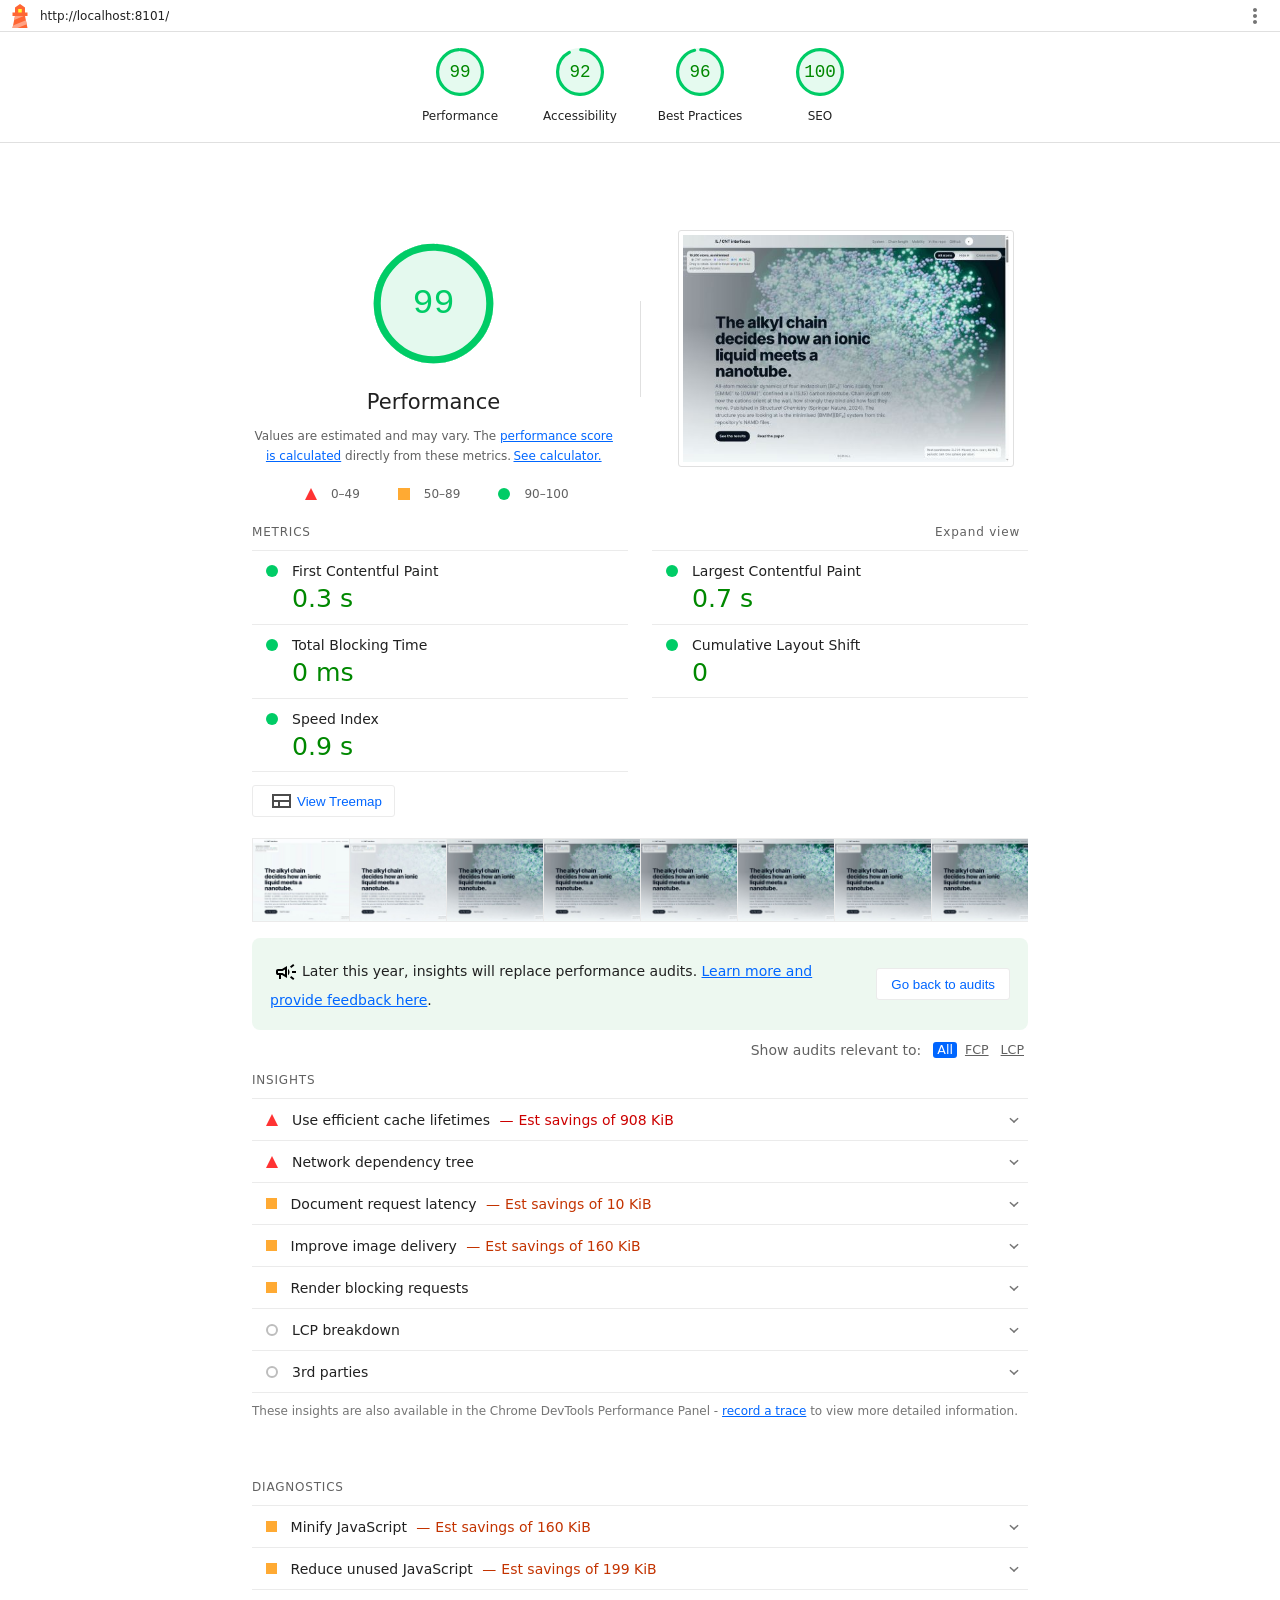
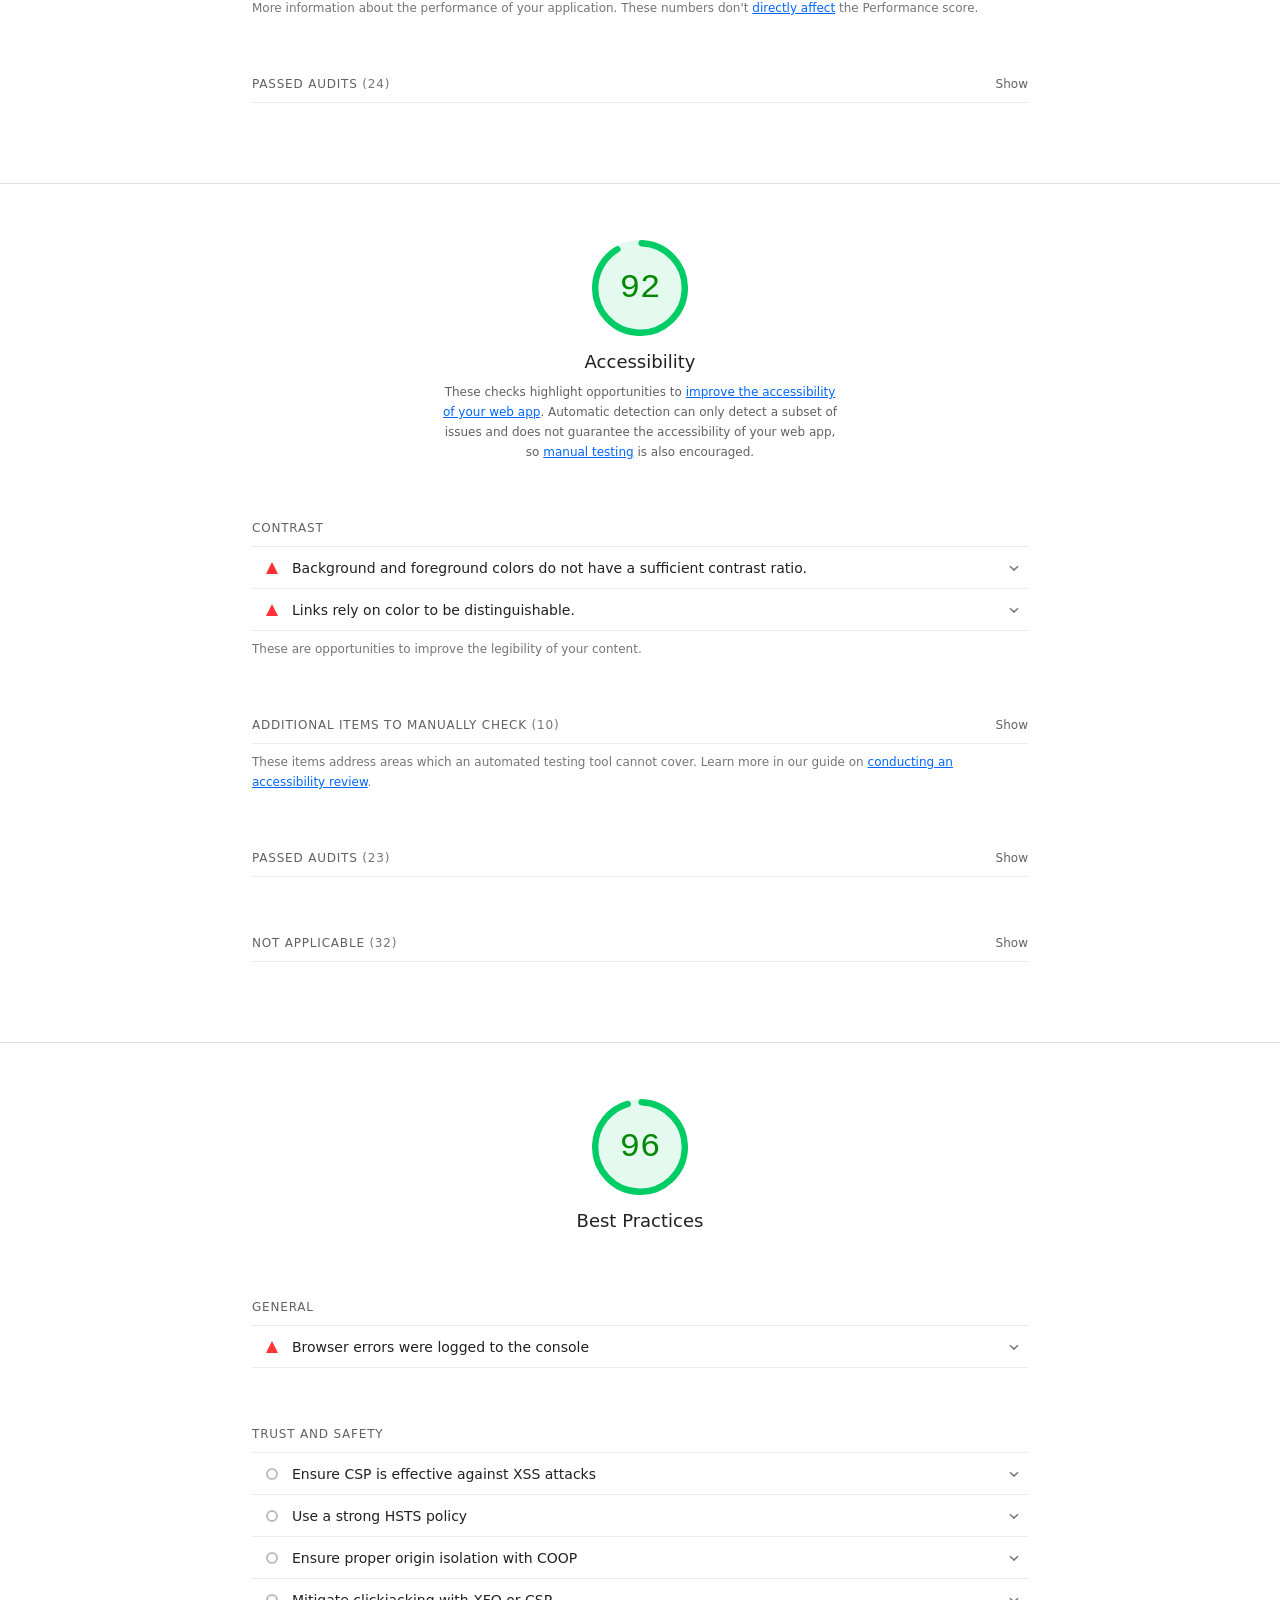
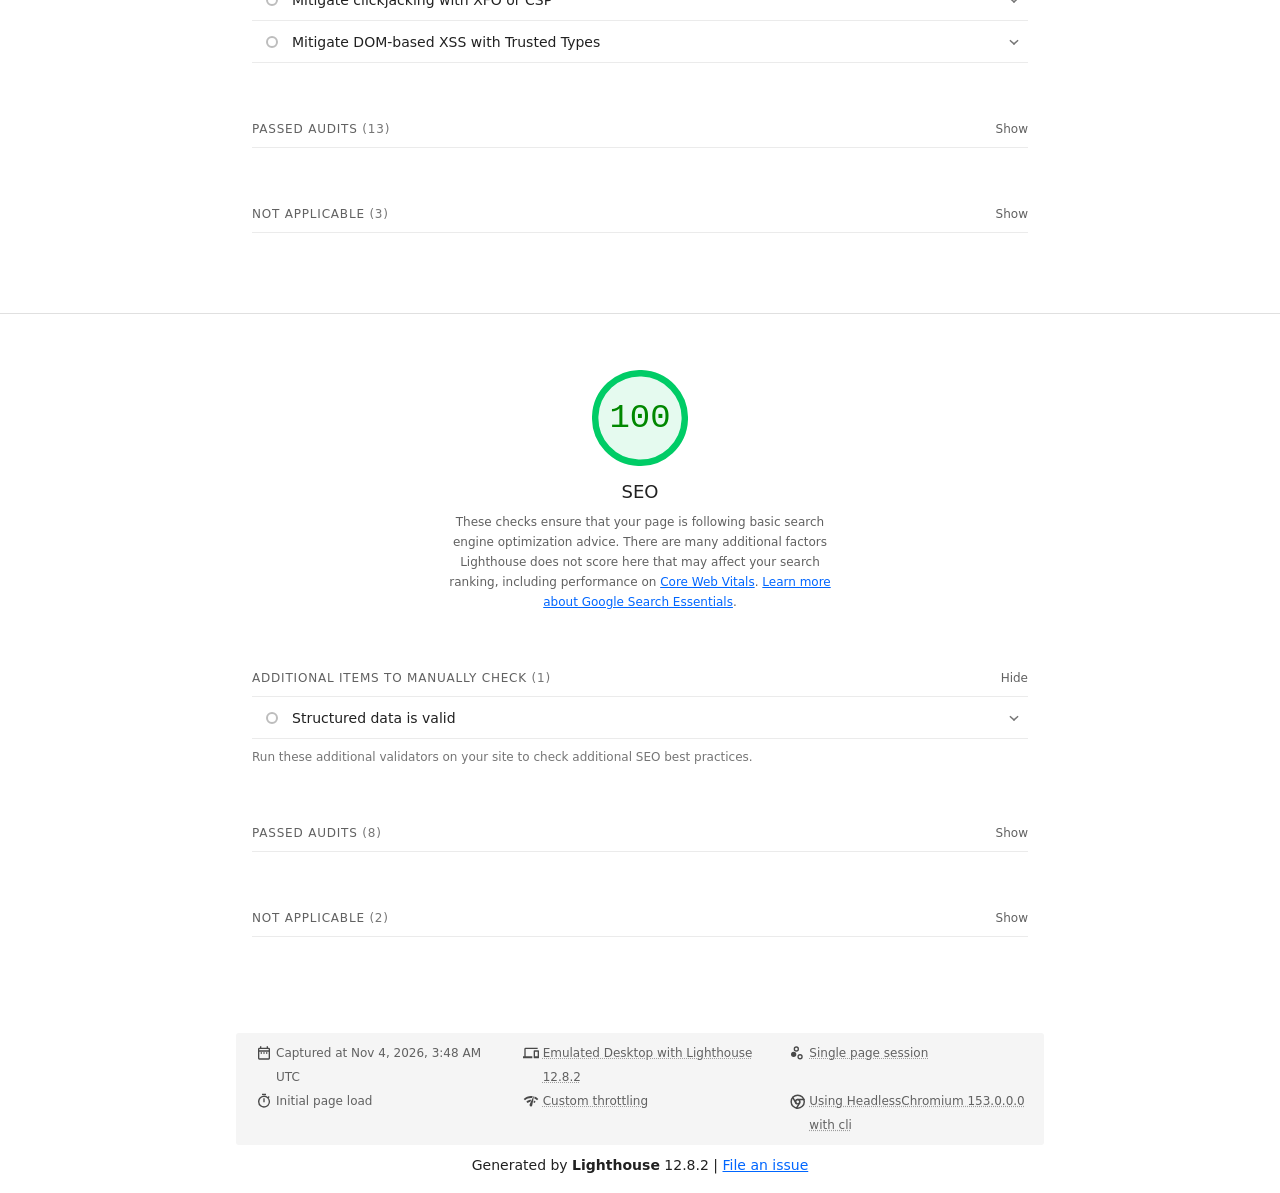
==== docs/qa/lighthouse.report.html @ 0d7b4948 "Rebuild the live page: scroll-driven 3D hero, post-processing, smooth scroll, animated README hero, " ====
<!--
@license
Copyright 2018 Google LLC
SPDX-License-Identifier: Apache-2.0
-->
<!doctype html>
<html lang="en">
<head>
  <meta charset="utf-8">
  <meta name="viewport" content="width=device-width, initial-scale=1, minimum-scale=1">
  <link rel="icon" href='data:image/svg+xml;utf8,<svg fill="none" xmlns="http://www.w3.org/2000/svg" viewBox="0 0 48 48"><path d="m14 7 10-7 10 7v10h5v7h-5l5 24H9l5-24H9v-7h5V7Z" fill="%23F63"/><path d="M31.561 24H14l-1.689 8.105L31.561 24ZM18.983 48H9l1.022-4.907L35.723 32.27l1.663 7.98L18.983 48Z" fill="%23FFA385"/><path fill="%23FF3" d="M20.5 10h7v7h-7z"/></svg>'>
  <title>Lighthouse Report</title>
  <style>body {margin: 0}</style>
</head>
<body>
  <noscript>Lighthouse report requires JavaScript. Please enable.</noscript>

  <div id="lh-log"></div>

  <script>window.__LIGHTHOUSE_JSON__ = {"lighthouseVersion":"12.8.2","requestedUrl":"http://localhost:8101/","mainDocumentUrl":"http://localhost:8101/","finalDisplayedUrl":"http://localhost:8101/","finalUrl":"http://localhost:8101/","fetchTime":"2026-11-04T03:48:01.990Z","gatherMode":"navigation","runWarnings":[],"userAgent":"Mozilla/5.0 (X11; Linux x86_64) AppleWebKit/537.36 (KHTML, like Gecko) HeadlessChrome/153.0.0.0 Safari/537.36","environment":{"networkUserAgent":"Mozilla/5.0 (Macintosh; Intel Mac OS X 10_15_7) AppleWebKit/537.36 (KHTML, like Gecko) Chrome/136.0.0.0 Safari/537.36","hostUserAgent":"Mozilla/5.0 (X11; Linux x86_64) AppleWebKit/537.36 (KHTML, like Gecko) HeadlessChrome/153.0.0.0 Safari/537.36","benchmarkIndex":2749.5,"credits":{"axe-core":"4.14.0"}},"audits":{"is-on-https":{"id":"is-on-https","title":"Uses HTTPS","description":"All sites should be protected with HTTPS, even ones that don't handle sensitive data. This includes avoiding [mixed content](https://developers.google.com/web/fundamentals/security/prevent-mixed-content/what-is-mixed-content), where some resources are loaded over HTTP despite the initial request being served over HTTPS. HTTPS prevents intruders from tampering with or passively listening in on the communications between your app and your users, and is a prerequisite for HTTP/2 and many new web platform APIs. [Learn more about HTTPS](https://developer.chrome.com/docs/lighthouse/pwa/is-on-https/).","score":1,"scoreDisplayMode":"binary","details":{"type":"table","headings":[{"key":"url","valueType":"url","label":"Insecure URL"},{"key":"resolution","valueType":"text","label":"Request Resolution"}],"items":[]}},"redirects-http":{"id":"redirects-http","title":"Redirects HTTP traffic to HTTPS","description":"Make sure that you redirect all HTTP traffic to HTTPS in order to enable secure web features for all your users. [Learn more](https://developer.chrome.com/docs/lighthouse/pwa/redirects-http/).","score":null,"scoreDisplayMode":"notApplicable"},"viewport":{"id":"viewport","title":"Has a `\u003cmeta name=\"viewport\">` tag with `width` or `initial-scale`","description":"A `\u003cmeta name=\"viewport\">` not only optimizes your app for mobile screen sizes, but also prevents [a 300 millisecond delay to user input](https://developer.chrome.com/blog/300ms-tap-delay-gone-away/). [Learn more about using the viewport meta tag](https://developer.chrome.com/docs/lighthouse/pwa/viewport/).","score":1,"scoreDisplayMode":"metricSavings","warnings":[],"metricSavings":{"INP":0},"details":{"type":"debugdata","viewportContent":"width=device-width, initial-scale=1"},"guidanceLevel":3},"first-contentful-paint":{"id":"first-contentful-paint","title":"First Contentful Paint","description":"First Contentful Paint marks the time at which the first text or image is painted. [Learn more about the First Contentful Paint metric](https://developer.chrome.com/docs/lighthouse/performance/first-contentful-paint/).","score":1,"scoreDisplayMode":"numeric","numericValue":322.50075000000004,"numericUnit":"millisecond","displayValue":"0.3 s","scoringOptions":{"p10":934,"median":1600}},"largest-contentful-paint":{"id":"largest-contentful-paint","title":"Largest Contentful Paint","description":"Largest Contentful Paint marks the time at which the largest text or image is painted. [Learn more about the Largest Contentful Paint metric](https://developer.chrome.com/docs/lighthouse/performance/lighthouse-largest-contentful-paint/)","score":0.98,"scoreDisplayMode":"numeric","numericValue":742.0006000000001,"numericUnit":"millisecond","displayValue":"0.7 s","scoringOptions":{"p10":1200,"median":2400}},"first-meaningful-paint":{"id":"first-meaningful-paint","title":"First Meaningful Paint","description":"First Meaningful Paint measures when the primary content of a page is visible. [Learn more about the First Meaningful Paint metric](https://developer.chrome.com/docs/lighthouse/performance/first-meaningful-paint/).","score":null,"scoreDisplayMode":"notApplicable"},"speed-index":{"id":"speed-index","title":"Speed Index","description":"Speed Index shows how quickly the contents of a page are visibly populated. [Learn more about the Speed Index metric](https://developer.chrome.com/docs/lighthouse/performance/speed-index/).","score":0.98,"scoreDisplayMode":"numeric","numericValue":906.3702199044739,"numericUnit":"millisecond","displayValue":"0.9 s","scoringOptions":{"p10":1311,"median":2300}},"screenshot-thumbnails":{"id":"screenshot-thumbnails","title":"Screenshot Thumbnails","description":"This is what the load of your site looked like.","score":1,"scoreDisplayMode":"informative","details":{"type":"filmstrip","scale":3000,"items":[{"timing":375,"timestamp":3261159986,"data":"[data-uri]"},{"timing":750,"timestamp":3261534986,"data":"[data-uri]"},{"timing":1125,"timestamp":3261909986,"data":"[data-uri]"},{"timing":1500,"timestamp":3262284986,"data":"[data-uri]"},{"timing":1875,"timestamp":3262659986,"data":"[data-uri]"},{"timing":2250,"timestamp":3263034986,"data":"[data-uri]"},{"timing":2625,"timestamp":3263409986,"data":"[data-uri]"},{"timing":3000,"timestamp":3263784986,"data":"[data-uri]"}]}},"final-screenshot":{"id":"final-screenshot","title":"Final Screenshot","description":"The last screenshot captured of the pageload.","score":1,"scoreDisplayMode":"informative","details":{"type":"screenshot","timing":1127,"timestamp":3261912342,"data":"[data-uri]"}},"total-blocking-time":{"id":"total-blocking-time","title":"Total Blocking Time","description":"Sum of all time periods between FCP and Time to Interactive, when task length exceeded 50ms, expressed in milliseconds. [Learn more about the Total Blocking Time metric](https://developer.chrome.com/docs/lighthouse/performance/lighthouse-total-blocking-time/).","score":1,"scoreDisplayMode":"numeric","numericValue":0,"numericUnit":"millisecond","displayValue":"0 ms","scoringOptions":{"p10":150,"median":350}},"max-potential-fid":{"id":"max-potential-fid","title":"Max Potential First Input Delay","description":"The maximum potential First Input Delay that your users could experience is the duration of the longest task. [Learn more about the Maximum Potential First Input Delay metric](https://developer.chrome.com/docs/lighthouse/performance/lighthouse-max-potential-fid/).","score":1,"scoreDisplayMode":"numeric","numericValue":30.5,"numericUnit":"millisecond","displayValue":"30 ms"},"cumulative-layout-shift":{"id":"cumulative-layout-shift","title":"Cumulative Layout Shift","description":"Cumulative Layout Shift measures the movement of visible elements within the viewport. [Learn more about the Cumulative Layout Shift metric](https://web.dev/articles/cls).","score":1,"scoreDisplayMode":"numeric","numericValue":0,"numericUnit":"unitless","displayValue":"0","scoringOptions":{"p10":0.1,"median":0.25},"details":{"type":"debugdata","items":[{"cumulativeLayoutShiftMainFrame":0,"newEngineResult":{"cumulativeLayoutShift":0,"cumulativeLayoutShiftMainFrame":0},"newEngineResultDiffered":false}]}},"errors-in-console":{"id":"errors-in-console","title":"Browser errors were logged to the console","description":"Errors logged to the console indicate unresolved problems. They can come from network request failures and other browser concerns. [Learn more about this errors in console diagnostic audit](https://developer.chrome.com/docs/lighthouse/best-practices/errors-in-console/)","score":0,"scoreDisplayMode":"binary","details":{"type":"table","headings":[{"key":"sourceLocation","valueType":"source-location","label":"Source"},{"key":"description","valueType":"code","label":"Description"}],"items":[{"source":"console.error","description":"THREE.WebGLRenderer: A WebGL context could not be created. Reason:  Could not create a WebGL context, VENDOR = 0xffff, DEVICE = 0xffff, GL_VENDOR = Disabled, GL_RENDERER = Disabled, Sandboxed = no, Optimus = no, AMD switchable = no, Reset notification strategy = 0x0000, ErrorMessage = BindToCurrentSequence failed: .","sourceLocation":{"type":"source-location","url":"https://cdn.jsdelivr.net/npm/three@0.186.1/build/three.core.js","urlProvider":"network","line":2060,"column":11}},{"source":"console.error","description":"THREE.WebGLRenderer: A WebGL context could not be created. Reason:  Could not create a WebGL context, VENDOR = 0xffff, DEVICE = 0xffff, GL_VENDOR = Disabled, GL_RENDERER = Disabled, Sandboxed = no, Optimus = no, AMD switchable = no, Reset notification strategy = 0x0000, ErrorMessage = BindToCurrentSequence failed: .","sourceLocation":{"type":"source-location","url":"https://cdn.jsdelivr.net/npm/three@0.186.1/build/three.core.js","urlProvider":"network","line":2060,"column":11}},{"source":"console.error","description":"THREE.WebGLRenderer: A WebGL context could not be created. Reason:  Could not create a WebGL context, VENDOR = 0xffff, DEVICE = 0xffff, GL_VENDOR = Disabled, GL_RENDERER = Disabled, Sandboxed = no, Optimus = no, AMD switchable = no, Reset notification strategy = 0x0000, ErrorMessage = BindToCurrentSequence failed: .","sourceLocation":{"type":"source-location","url":"https://cdn.jsdelivr.net/npm/three@0.186.1/build/three.core.js","urlProvider":"network","line":2060,"column":11}},{"source":"console.error","description":"THREE.WebGLRenderer: A WebGL context could not be created. Reason:  Could not create a WebGL context, VENDOR = 0xffff, DEVICE = 0xffff, GL_VENDOR = Disabled, GL_RENDERER = Disabled, Sandboxed = no, Optimus = no, AMD switchable = no, Reset notification strategy = 0x0000, ErrorMessage = BindToCurrentSequence failed: .","sourceLocation":{"type":"source-location","url":"https://cdn.jsdelivr.net/npm/three@0.186.1/build/three.core.js","urlProvider":"network","line":2060,"column":11}},{"source":"console.error","description":"THREE.WebGLRenderer: THREE.WebGLRenderer: Error creating WebGL context.","sourceLocation":{"type":"source-location","url":"https://cdn.jsdelivr.net/npm/three@0.186.1/build/three.core.js","urlProvider":"network","line":2060,"column":11}},{"source":"console.error","description":"THREE.WebGLRenderer: THREE.WebGLRenderer: Error creating WebGL context.","sourceLocation":{"type":"source-location","url":"https://cdn.jsdelivr.net/npm/three@0.186.1/build/three.core.js","urlProvider":"network","line":2060,"column":11}}]}},"server-response-time":{"id":"server-response-time","title":"Initial server response time was short","description":"Keep the server response time for the main document short because all other requests depend on it. [Learn more about the Time to First Byte metric](https://developer.chrome.com/docs/lighthouse/performance/time-to-first-byte/).","score":1,"scoreDisplayMode":"metricSavings","numericValue":0.7400000000000002,"numericUnit":"millisecond","displayValue":"Root document took 0 ms","metricSavings":{"FCP":0,"LCP":0},"details":{"type":"opportunity","headings":[{"key":"url","valueType":"url","label":"URL"},{"key":"responseTime","valueType":"timespanMs","label":"Time Spent"}],"items":[{"url":"http://localhost:8101/","responseTime":0.7400000000000002}],"overallSavingsMs":0},"guidanceLevel":1},"interactive":{"id":"interactive","title":"Time to Interactive","description":"Time to Interactive is the amount of time it takes for the page to become fully interactive. [Learn more about the Time to Interactive metric](https://developer.chrome.com/docs/lighthouse/performance/interactive/).","score":1,"scoreDisplayMode":"numeric","numericValue":742.0006000000001,"numericUnit":"millisecond","displayValue":"0.7 s"},"user-timings":{"id":"user-timings","title":"User Timing marks and measures","description":"Consider instrumenting your app with the User Timing API to measure your app's real-world performance during key user experiences. [Learn more about User Timing marks](https://developer.chrome.com/docs/lighthouse/performance/user-timings/).","score":null,"scoreDisplayMode":"notApplicable","details":{"type":"table","headings":[{"key":"name","valueType":"text","label":"Name"},{"key":"timingType","valueType":"text","label":"Type"},{"key":"startTime","valueType":"ms","granularity":0.01,"label":"Start Time"},{"key":"duration","valueType":"ms","granularity":0.01,"label":"Duration"}],"items":[]},"guidanceLevel":2},"critical-request-chains":{"id":"critical-request-chains","title":"Avoid chaining critical requests","description":"The Critical Request Chains below show you what resources are loaded with a high priority. Consider reducing the length of chains, reducing the download size of resources, or deferring the download of unnecessary resources to improve page load. [Learn how to avoid chaining critical requests](https://developer.chrome.com/docs/lighthouse/performance/critical-request-chains/).","score":1,"scoreDisplayMode":"informative","displayValue":"10 chains found","details":{"type":"criticalrequestchain","chains":{"EE38BE9EE37611DB2C313713AD232117":{"request":{"url":"http://localhost:8101/","startTime":3260.788118,"endTime":3260.791836,"responseReceivedTime":3260.791181,"transferSize":15839},"children":{"5132.2":{"request":{"url":"http://localhost:8101/assets/site.css","startTime":3260.807823,"endTime":3260.815475,"responseReceivedTime":3260.8134910000003,"transferSize":9549}},"5132.9":{"request":{"url":"http://localhost:8101/assets/scene.js","startTime":3260.808882,"endTime":3260.822928,"responseReceivedTime":3260.8147079999994,"transferSize":7864},"children":{"5132.26":{"request":{"url":"http://localhost:8101/assets/three-kit.js","startTime":3260.891462,"endTime":3260.895276,"responseReceivedTime":3260.894751,"transferSize":6264},"children":{"5132.28":{"request":{"url":"https://cdn.jsdelivr.net/npm/three@0.186.1/examples/jsm/postprocessing/EffectComposer.js","startTime":3260.898089,"endTime":3261.246448,"responseReceivedTime":3261.2448009999994,"transferSize":3202},"children":{"5132.39":{"request":{"url":"https://cdn.jsdelivr.net/npm/three@0.186.1/examples/jsm/shaders/CopyShader.js","startTime":3261.256694,"endTime":3261.326772,"responseReceivedTime":3261.32637,"transferSize":1096}},"5132.40":{"request":{"url":"https://cdn.jsdelivr.net/npm/three@0.186.1/examples/jsm/postprocessing/ShaderPass.js","startTime":3261.256939,"endTime":3261.327806,"responseReceivedTime":3261.327479,"transferSize":1601}},"5132.41":{"request":{"url":"https://cdn.jsdelivr.net/npm/three@0.186.1/examples/jsm/postprocessing/MaskPass.js","startTime":3261.257009,"endTime":3261.327287,"responseReceivedTime":3261.3269569999998,"transferSize":1663}}}},"5132.29":{"request":{"url":"https://cdn.jsdelivr.net/npm/three@0.186.1/examples/jsm/postprocessing/RenderPass.js","startTime":3260.899523,"endTime":3261.238786,"responseReceivedTime":3261.2382900000002,"transferSize":1680},"children":{"5132.37":{"request":{"url":"https://cdn.jsdelivr.net/npm/three@0.186.1/examples/jsm/postprocessing/Pass.js","startTime":3261.251827,"endTime":3261.3260980000005,"responseReceivedTime":3261.3248340000005,"transferSize":1829}}}},"5132.30":{"request":{"url":"https://cdn.jsdelivr.net/npm/three@0.186.1/examples/jsm/postprocessing/UnrealBloomPass.js","startTime":3260.899644,"endTime":3261.246617,"responseReceivedTime":3261.245712,"transferSize":4329},"children":{"5132.43":{"request":{"url":"https://cdn.jsdelivr.net/npm/three@0.186.1/examples/jsm/shaders/LuminosityHighPassShader.js","startTime":3261.258171,"endTime":3261.330278,"responseReceivedTime":3261.329924,"transferSize":906}}}},"5132.31":{"request":{"url":"https://cdn.jsdelivr.net/npm/three@0.186.1/examples/jsm/postprocessing/BokehPass.js","startTime":3260.899732,"endTime":3261.2397,"responseReceivedTime":3261.2392459999996,"transferSize":2200},"children":{"5132.38":{"request":{"url":"https://cdn.jsdelivr.net/npm/three@0.186.1/examples/jsm/shaders/BokehShader.js","startTime":3261.255764,"endTime":3261.329706,"responseReceivedTime":3261.3279580000003,"transferSize":1552}}}},"5132.32":{"request":{"url":"https://cdn.jsdelivr.net/npm/three@0.186.1/examples/jsm/postprocessing/OutputPass.js","startTime":3260.899841,"endTime":3261.246539,"responseReceivedTime":3261.2452719999997,"transferSize":1803},"children":{"5132.42":{"request":{"url":"https://cdn.jsdelivr.net/npm/three@0.186.1/examples/jsm/shaders/OutputShader.js","startTime":3261.257124,"endTime":3261.330887,"responseReceivedTime":3261.3304820000003,"transferSize":1440}}}},"5132.33":{"request":{"url":"https://cdn.jsdelivr.net/npm/three@0.186.1/examples/jsm/environments/RoomEnvironment.js","startTime":3260.900165,"endTime":3261.246239,"responseReceivedTime":3261.240585,"transferSize":1975}}}},"5132.27":{"request":{"url":"https://cdn.jsdelivr.net/npm/three@0.186.1/examples/jsm/controls/OrbitControls.js","startTime":3260.89164,"endTime":3261.246087,"responseReceivedTime":3261.2398999999996,"transferSize":9320}}}}}}},"longestChain":{"duration":542.7690000003204,"length":5,"transferSize":1440}},"guidanceLevel":1},"redirects":{"id":"redirects","title":"Avoid multiple page redirects","description":"Redirects introduce additional delays before the page can be loaded. [Learn how to avoid page redirects](https://developer.chrome.com/docs/lighthouse/performance/redirects/).","score":1,"scoreDisplayMode":"metricSavings","numericValue":0,"numericUnit":"millisecond","displayValue":"","metricSavings":{"LCP":0,"FCP":0},"details":{"type":"opportunity","headings":[],"items":[],"overallSavingsMs":0},"guidanceLevel":2},"image-aspect-ratio":{"id":"image-aspect-ratio","title":"Displays images with correct aspect ratio","description":"Image display dimensions should match natural aspect ratio. [Learn more about image aspect ratio](https://developer.chrome.com/docs/lighthouse/best-practices/image-aspect-ratio/).","score":1,"scoreDisplayMode":"binary","details":{"type":"table","headings":[{"key":"node","valueType":"node","label":""},{"key":"url","valueType":"url","label":"URL"},{"key":"displayedAspectRatio","valueType":"text","label":"Aspect Ratio (Displayed)"},{"key":"actualAspectRatio","valueType":"text","label":"Aspect Ratio (Actual)"}],"items":[]}},"image-size-responsive":{"id":"image-size-responsive","title":"Serves images with appropriate resolution","description":"Image natural dimensions should be proportional to the display size and the pixel ratio to maximize image clarity. [Learn how to provide responsive images](https://web.dev/articles/serve-responsive-images).","score":1,"scoreDisplayMode":"binary","details":{"type":"table","headings":[{"key":"node","valueType":"node","label":""},{"key":"url","valueType":"url","label":"URL"},{"key":"displayedSize","valueType":"text","label":"Displayed size"},{"key":"actualSize","valueType":"text","label":"Actual size"},{"key":"expectedSize","valueType":"text","label":"Expected size"}],"items":[]}},"deprecations":{"id":"deprecations","title":"Avoids deprecated APIs","description":"Deprecated APIs will eventually be removed from the browser. [Learn more about deprecated APIs](https://developer.chrome.com/docs/lighthouse/best-practices/deprecations/).","score":1,"scoreDisplayMode":"binary","details":{"type":"table","headings":[{"key":"value","valueType":"text","label":"Deprecation / Warning"},{"key":"source","valueType":"source-location","label":"Source"}],"items":[]}},"third-party-cookies":{"id":"third-party-cookies","title":"Avoids third-party cookies","description":"Third-party cookies may be blocked in some contexts. [Learn more about preparing for third-party cookie restrictions](https://privacysandbox.google.com/cookies/prepare/overview).","score":1,"scoreDisplayMode":"binary","details":{"type":"table","headings":[{"key":"name","valueType":"text","label":"Name"},{"key":"url","valueType":"url","label":"URL"}],"items":[]}},"mainthread-work-breakdown":{"id":"mainthread-work-breakdown","title":"Minimizes main-thread work","description":"Consider reducing the time spent parsing, compiling and executing JS. You may find delivering smaller JS payloads helps with this. [Learn how to minimize main-thread work](https://developer.chrome.com/docs/lighthouse/performance/mainthread-work-breakdown/)","score":1,"scoreDisplayMode":"metricSavings","numericValue":330.778000000002,"numericUnit":"millisecond","displayValue":"0.3 s","metricSavings":{"TBT":0},"details":{"type":"table","headings":[{"key":"groupLabel","valueType":"text","label":"Category"},{"key":"duration","valueType":"ms","granularity":1,"label":"Time Spent"}],"items":[{"group":"other","groupLabel":"Other","duration":174.86000000000163},{"group":"scriptEvaluation","groupLabel":"Script Evaluation","duration":69.89200000000034},{"group":"styleLayout","groupLabel":"Style & Layout","duration":55.357},{"group":"scriptParseCompile","groupLabel":"Script Parsing & Compilation","duration":15.095000000000006},{"group":"paintCompositeRender","groupLabel":"Rendering","duration":7.651000000000002},{"group":"parseHTML","groupLabel":"Parse HTML & CSS","duration":5.076},{"group":"garbageCollection","groupLabel":"Garbage Collection","duration":2.846999999999999}],"sortedBy":["duration"]},"guidanceLevel":1},"bootup-time":{"id":"bootup-time","title":"JavaScript execution time","description":"Consider reducing the time spent parsing, compiling, and executing JS. You may find delivering smaller JS payloads helps with this. [Learn how to reduce Javascript execution time](https://developer.chrome.com/docs/lighthouse/performance/bootup-time/).","score":1,"scoreDisplayMode":"metricSavings","numericValue":36.361000000000054,"numericUnit":"millisecond","displayValue":"0.0 s","metricSavings":{"TBT":0},"details":{"type":"table","headings":[{"key":"url","valueType":"url","label":"URL"},{"key":"total","granularity":1,"valueType":"ms","label":"Total CPU Time"},{"key":"scripting","granularity":1,"valueType":"ms","label":"Script Evaluation"},{"key":"scriptParseCompile","granularity":1,"valueType":"ms","label":"Script Parse"}],"items":[{"url":"Unattributable","total":115.60900000000078,"scripting":1.752,"scriptParseCompile":0},{"url":"https://cdn.jsdelivr.net/npm/gsap@3.15.0/dist/gsap.min.js","total":76.31200000000013,"scripting":28.082000000000058,"scriptParseCompile":1.5310000000000001},{"url":"http://localhost:8101/","total":65.554,"scripting":4.200999999999998,"scriptParseCompile":0.795}],"summary":{"wastedMs":36.361000000000054},"sortedBy":["total"]},"guidanceLevel":1},"uses-rel-preconnect":{"id":"uses-rel-preconnect","title":"Preconnect to required origins","description":"Consider adding `preconnect` or `dns-prefetch` resource hints to establish early connections to important third-party origins. [Learn how to preconnect to required origins](https://developer.chrome.com/docs/lighthouse/performance/uses-rel-preconnect/).","score":1,"scoreDisplayMode":"metricSavings","numericValue":0,"numericUnit":"millisecond","displayValue":"","warnings":[],"metricSavings":{"LCP":0,"FCP":0},"details":{"type":"opportunity","headings":[],"items":[],"overallSavingsMs":0,"sortedBy":["wastedMs"]},"guidanceLevel":3},"font-display":{"id":"font-display","title":"All text remains visible during webfont loads","description":"Leverage the `font-display` CSS feature to ensure text is user-visible while webfonts are loading. [Learn more about `font-display`](https://developer.chrome.com/docs/lighthouse/performance/font-display/).","score":1,"scoreDisplayMode":"metricSavings","warnings":[],"details":{"type":"table","headings":[{"key":"url","valueType":"url","label":"URL"},{"key":"wastedMs","valueType":"ms","label":"Est Savings"}],"items":[]},"guidanceLevel":3},"diagnostics":{"id":"diagnostics","title":"Diagnostics","description":"Collection of useful page vitals.","score":1,"scoreDisplayMode":"informative","details":{"type":"debugdata","items":[{"numRequests":30,"numScripts":23,"numStylesheets":1,"numFonts":0,"numTasks":1022,"numTasksOver10ms":7,"numTasksOver25ms":2,"numTasksOver50ms":0,"numTasksOver100ms":0,"numTasksOver500ms":0,"rtt":0.3207,"throughput":79286994.29072419,"maxRtt":61.00399999999996,"maxServerLatency":10.348000000000042,"totalByteWeight":1378226,"totalTaskTime":330.77799999999957,"mainDocumentTransferSize":15839}]}},"network-requests":{"id":"network-requests","title":"Network Requests","description":"Lists the network requests that were made during page load.","score":1,"scoreDisplayMode":"informative","details":{"type":"table","headings":[{"key":"url","valueType":"url","label":"URL"},{"key":"protocol","valueType":"text","label":"Protocol"},{"key":"networkRequestTime","valueType":"ms","granularity":1,"label":"Network Request Time"},{"key":"networkEndTime","valueType":"ms","granularity":1,"label":"Network End Time"},{"key":"transferSize","valueType":"bytes","displayUnit":"kb","granularity":1,"label":"Transfer Size"},{"key":"resourceSize","valueType":"bytes","displayUnit":"kb","granularity":1,"label":"Resource Size"},{"key":"statusCode","valueType":"text","label":"Status Code"},{"key":"mimeType","valueType":"text","label":"MIME Type"},{"key":"resourceType","valueType":"text","label":"Resource Type"}],"items":[{"url":"http://localhost:8101/","sessionTargetType":"page","protocol":"http/1.0","rendererStartTime":0,"networkRequestTime":1.322999999858439,"networkEndTime":5.040999999735504,"finished":true,"transferSize":15839,"resourceSize":15650,"statusCode":200,"mimeType":"text/html","resourceType":"Document","priority":"VeryHigh","experimentalFromMainFrame":true,"entity":"localhost"},{"url":"http://localhost:8101/assets/site.css","sessionTargetType":"page","protocol":"http/1.0","rendererStartTime":14.837999999988824,"networkRequestTime":21.028000000398606,"networkEndTime":28.680000000167638,"finished":true,"transferSize":9549,"resourceSize":9362,"statusCode":200,"mimeType":"text/css","resourceType":"Stylesheet","priority":"VeryHigh","experimentalFromMainFrame":true,"entity":"localhost"},{"url":"https://cdn.jsdelivr.net/npm/three@0.186.1/build/three.module.js","sessionTargetType":"page","protocol":"h2","rendererStartTime":15.76299999980256,"networkRequestTime":21.330999999772757,"networkEndTime":452.2510000001639,"finished":true,"transferSize":133391,"resourceSize":662772,"statusCode":200,"mimeType":"application/javascript","resourceType":"Script","priority":"High","isLinkPreload":true,"experimentalFromMainFrame":true,"entity":"JSDelivr CDN"},{"url":"https://cdn.jsdelivr.net/npm/gsap@3.15.0/dist/gsap.min.js","sessionTargetType":"page","protocol":"h2","rendererStartTime":17.469000000040978,"networkRequestTime":34.080000000074506,"networkEndTime":368.17199999978766,"finished":true,"transferSize":30114,"resourceSize":72927,"statusCode":200,"mimeType":"application/javascript","resourceType":"Script","priority":"Low","experimentalFromMainFrame":true,"entity":"JSDelivr CDN"},{"url":"https://cdn.jsdelivr.net/npm/gsap@3.15.0/dist/ScrollTrigger.min.js","sessionTargetType":"page","protocol":"h2","rendererStartTime":17.686000000219792,"networkRequestTime":34.22800000011921,"networkEndTime":390.9239999996498,"finished":true,"transferSize":18712,"resourceSize":44575,"statusCode":200,"mimeType":"application/javascript","resourceType":"Script","priority":"Low","experimentalFromMainFrame":true,"entity":"JSDelivr CDN"},{"url":"https://cdn.jsdelivr.net/npm/lenis@1.3.27/dist/lenis.min.js","sessionTargetType":"page","protocol":"h2","rendererStartTime":17.828999999910593,"networkRequestTime":35.02600000007078,"networkEndTime":384.6809999998659,"finished":true,"transferSize":5937,"resourceSize":18815,"statusCode":200,"mimeType":"application/javascript","resourceType":"Script","priority":"Low","experimentalFromMainFrame":true,"entity":"JSDelivr CDN"},{"url":"http://localhost:8101/assets/data.js","sessionTargetType":"page","protocol":"http/1.0","rendererStartTime":17.942999999970198,"networkRequestTime":35.46100000012666,"networkEndTime":53.66399999987334,"finished":true,"transferSize":399555,"resourceSize":399359,"statusCode":200,"mimeType":"text/javascript","resourceType":"Script","priority":"Low","experimentalFromMainFrame":true,"entity":"localhost"},{"url":"http://localhost:8101/assets/site.js","sessionTargetType":"page","protocol":"http/1.0","rendererStartTime":18.018000000156462,"networkRequestTime":35.94900000002235,"networkEndTime":51.82700000051409,"finished":true,"transferSize":5075,"resourceSize":4881,"statusCode":200,"mimeType":"text/javascript","resourceType":"Script","priority":"Low","experimentalFromMainFrame":true,"entity":"localhost"},{"url":"http://localhost:8101/assets/scene.js","sessionTargetType":"page","protocol":"http/1.0","rendererStartTime":18.12900000018999,"networkRequestTime":22.08699999982491,"networkEndTime":36.13299999991432,"finished":true,"transferSize":7864,"resourceSize":7670,"statusCode":200,"mimeType":"text/javascript","resourceType":"Script","priority":"High","experimentalFromMainFrame":true,"entity":"localhost"},{"url":"http://localhost:8101/assets/fig_rdf_dark.svg","sessionTargetType":"page","protocol":"http/1.0","rendererStartTime":18.257000000216067,"networkRequestTime":22.471000000368804,"networkEndTime":37.265000000130385,"finished":true,"transferSize":48256,"resourceSize":48063,"statusCode":200,"mimeType":"image/svg+xml","resourceType":"Image","priority":"Medium","experimentalFromMainFrame":true,"entity":"localhost"},{"url":"http://localhost:8101/assets/interaction_energy_plot.png","sessionTargetType":"page","protocol":"http/1.0","rendererStartTime":18.341999999713153,"networkRequestTime":22.91700000036508,"networkEndTime":46.106000000145286,"finished":true,"transferSize":5707,"resourceSize":5519,"statusCode":200,"mimeType":"image/png","resourceType":"Image","priority":"Medium","experimentalFromMainFrame":true,"entity":"localhost"},{"url":"[data-uri]","sessionTargetType":"page","protocol":"data","rendererStartTime":32.787000000011176,"networkRequestTime":32.787000000011176,"networkEndTime":32.91699999989942,"finished":true,"transferSize":0,"resourceSize":37,"statusCode":200,"mimeType":"image/gif","resourceType":"Image","priority":"Low","experimentalFromMainFrame":true},{"url":"http://localhost:8101/assets/three-kit.js","sessionTargetType":"page","protocol":"http/1.0","rendererStartTime":103.89000000013039,"networkRequestTime":104.66699999989942,"networkEndTime":108.48100000014529,"finished":true,"transferSize":6264,"resourceSize":6070,"statusCode":200,"mimeType":"text/javascript","resourceType":"Script","priority":"High","experimentalFromMainFrame":true,"entity":"localhost"},{"url":"https://cdn.jsdelivr.net/npm/three@0.186.1/examples/jsm/controls/OrbitControls.js","sessionTargetType":"page","protocol":"h2","rendererStartTime":104.28500000014901,"networkRequestTime":104.84499999973923,"networkEndTime":459.2919999998994,"finished":true,"transferSize":9320,"resourceSize":40755,"statusCode":200,"mimeType":"application/javascript","resourceType":"Script","priority":"High","experimentalFromMainFrame":true,"entity":"JSDelivr CDN"},{"url":"https://cdn.jsdelivr.net/npm/three@0.186.1/examples/jsm/postprocessing/EffectComposer.js","sessionTargetType":"page","protocol":"h2","rendererStartTime":110.43600000021979,"networkRequestTime":111.29399999976158,"networkEndTime":459.65299999993294,"finished":true,"transferSize":3202,"resourceSize":8501,"statusCode":200,"mimeType":"application/javascript","resourceType":"Script","priority":"High","experimentalFromMainFrame":true,"entity":"JSDelivr CDN"},{"url":"https://cdn.jsdelivr.net/npm/three@0.186.1/examples/jsm/postprocessing/RenderPass.js","sessionTargetType":"page","protocol":"h2","rendererStartTime":110.7090000002645,"networkRequestTime":112.72800000011921,"networkEndTime":451.99099999992177,"finished":true,"transferSize":1680,"resourceSize":4280,"statusCode":200,"mimeType":"application/javascript","resourceType":"Script","priority":"High","experimentalFromMainFrame":true,"entity":"JSDelivr CDN"},{"url":"https://cdn.jsdelivr.net/npm/three@0.186.1/examples/jsm/postprocessing/UnrealBloomPass.js","sessionTargetType":"page","protocol":"h2","rendererStartTime":110.77400000020862,"networkRequestTime":112.84899999992922,"networkEndTime":459.8219999996945,"finished":true,"transferSize":4329,"resourceSize":15397,"statusCode":200,"mimeType":"application/javascript","resourceType":"Script","priority":"High","experimentalFromMainFrame":true,"entity":"JSDelivr CDN"},{"url":"https://cdn.jsdelivr.net/npm/three@0.186.1/examples/jsm/postprocessing/BokehPass.js","sessionTargetType":"page","protocol":"h2","rendererStartTime":110.83199999993667,"networkRequestTime":112.93699999991804,"networkEndTime":452.90500000026077,"finished":true,"transferSize":2200,"resourceSize":5531,"statusCode":200,"mimeType":"application/javascript","resourceType":"Script","priority":"High","experimentalFromMainFrame":true,"entity":"JSDelivr CDN"},{"url":"https://cdn.jsdelivr.net/npm/three@0.186.1/examples/jsm/postprocessing/OutputPass.js","sessionTargetType":"page","protocol":"h2","rendererStartTime":110.89300000015646,"networkRequestTime":113.0460000000894,"networkEndTime":459.7440000004135,"finished":true,"transferSize":1803,"resourceSize":4184,"statusCode":200,"mimeType":"application/javascript","resourceType":"Script","priority":"High","experimentalFromMainFrame":true,"entity":"JSDelivr CDN"},{"url":"https://cdn.jsdelivr.net/npm/three@0.186.1/examples/jsm/environments/RoomEnvironment.js","sessionTargetType":"page","protocol":"h2","rendererStartTime":110.95200000004843,"networkRequestTime":113.37000000011176,"networkEndTime":459.4440000001341,"finished":true,"transferSize":1975,"resourceSize":4960,"statusCode":200,"mimeType":"application/javascript","resourceType":"Script","priority":"High","experimentalFromMainFrame":true,"entity":"JSDelivr CDN"},{"url":"http://localhost:8101/assets/fig_rdf_light.svg","sessionTargetType":"page","protocol":"http/1.0","rendererStartTime":423.719000000041,"networkRequestTime":424.28899999987334,"networkEndTime":426.74600000027567,"finished":true,"transferSize":48256,"resourceSize":48063,"statusCode":200,"mimeType":"image/svg+xml","resourceType":"Image","priority":"Low","experimentalFromMainFrame":true,"entity":"localhost"},{"url":"https://cdn.jsdelivr.net/npm/three@0.186.1/build/three.core.js","sessionTargetType":"page","protocol":"h2","rendererStartTime":462.58200000040233,"networkRequestTime":464.910000000149,"networkEndTime":539.1300000003539,"finished":true,"transferSize":209520,"resourceSize":1458113,"statusCode":200,"mimeType":"application/javascript","resourceType":"Script","priority":"High","experimentalFromMainFrame":true,"entity":"JSDelivr CDN"},{"url":"https://cdn.jsdelivr.net/npm/three@0.186.1/examples/jsm/postprocessing/Pass.js","sessionTargetType":"page","protocol":"h2","rendererStartTime":463.6239999998361,"networkRequestTime":465.03200000012293,"networkEndTime":539.3030000003055,"finished":true,"transferSize":1829,"resourceSize":4218,"statusCode":200,"mimeType":"application/javascript","resourceType":"Script","priority":"High","experimentalFromMainFrame":true,"entity":"JSDelivr CDN"},{"url":"https://cdn.jsdelivr.net/npm/three@0.186.1/examples/jsm/shaders/BokehShader.js","sessionTargetType":"page","protocol":"h2","rendererStartTime":468.4560000002384,"networkRequestTime":468.969000000041,"networkEndTime":542.9109999998473,"finished":true,"transferSize":1552,"resourceSize":5934,"statusCode":200,"mimeType":"application/javascript","resourceType":"Script","priority":"High","experimentalFromMainFrame":true,"entity":"JSDelivr CDN"},{"url":"https://cdn.jsdelivr.net/npm/three@0.186.1/examples/jsm/shaders/CopyShader.js","sessionTargetType":"page","protocol":"h2","rendererStartTime":469.11899999994785,"networkRequestTime":469.8990000002086,"networkEndTime":539.9769999999553,"finished":true,"transferSize":1096,"resourceSize":729,"statusCode":200,"mimeType":"application/javascript","resourceType":"Script","priority":"High","experimentalFromMainFrame":true,"entity":"JSDelivr CDN"},{"url":"https://cdn.jsdelivr.net/npm/three@0.186.1/examples/jsm/postprocessing/ShaderPass.js","sessionTargetType":"page","protocol":"h2","rendererStartTime":469.24800000013784,"networkRequestTime":470.1439999998547,"networkEndTime":541.0109999999404,"finished":true,"transferSize":1601,"resourceSize":3228,"statusCode":200,"mimeType":"application/javascript","resourceType":"Script","priority":"High","experimentalFromMainFrame":true,"entity":"JSDelivr CDN"},{"url":"https://cdn.jsdelivr.net/npm/three@0.186.1/examples/jsm/postprocessing/MaskPass.js","sessionTargetType":"page","protocol":"h2","rendererStartTime":469.3220000001602,"networkRequestTime":470.21400000015274,"networkEndTime":540.4920000000857,"finished":true,"transferSize":1663,"resourceSize":4694,"statusCode":200,"mimeType":"application/javascript","resourceType":"Script","priority":"High","experimentalFromMainFrame":true,"entity":"JSDelivr CDN"},{"url":"https://cdn.jsdelivr.net/npm/three@0.186.1/examples/jsm/shaders/OutputShader.js","sessionTargetType":"page","protocol":"h2","rendererStartTime":469.47200000006706,"networkRequestTime":470.32900000037625,"networkEndTime":544.0920000001788,"finished":true,"transferSize":1440,"resourceSize":1876,"statusCode":200,"mimeType":"application/javascript","resourceType":"Script","priority":"High","experimentalFromMainFrame":true,"entity":"JSDelivr CDN"},{"url":"https://cdn.jsdelivr.net/npm/three@0.186.1/examples/jsm/shaders/LuminosityHighPassShader.js","sessionTargetType":"page","protocol":"h2","rendererStartTime":470.3300000000745,"networkRequestTime":471.3760000001639,"networkEndTime":543.4830000000075,"finished":true,"transferSize":906,"resourceSize":1291,"statusCode":200,"mimeType":"application/javascript","resourceType":"Script","priority":"High","experimentalFromMainFrame":true,"entity":"JSDelivr CDN"},{"url":"http://localhost:8101/assets/hero.png","sessionTargetType":"page","protocol":"http/1.0","rendererStartTime":614.9860000000335,"networkRequestTime":615.4620000002906,"networkEndTime":618.2620000001043,"finished":true,"transferSize":399591,"resourceSize":399401,"statusCode":200,"mimeType":"image/png","resourceType":"Image","priority":"High","experimentalFromMainFrame":true,"entity":"localhost"}],"debugData":{"type":"debugdata","networkStartTimeTs":3260786795,"initiators":[{"type":"parser","url":"http://localhost:8101/","lineNumber":12,"columnNumber":46},{"type":"parser","url":"http://localhost:8101/","lineNumber":14,"columnNumber":98},{"type":"parser","url":"http://localhost:8101/","lineNumber":15,"columnNumber":78},{"type":"parser","url":"http://localhost:8101/","lineNumber":16,"columnNumber":87},{"type":"parser","url":"http://localhost:8101/","lineNumber":17,"columnNumber":80},{"type":"parser","url":"http://localhost:8101/","lineNumber":18,"columnNumber":35},{"type":"parser","url":"http://localhost:8101/","lineNumber":19,"columnNumber":35},{"type":"parser","url":"http://localhost:8101/","lineNumber":20,"columnNumber":44},{"type":"parser","url":"http://localhost:8101/","lineNumber":56,"columnNumber":371},{"type":"parser","url":"http://localhost:8101/","lineNumber":74,"columnNumber":365},{"type":"parser","url":"http://localhost:8101/","lineNumber":119,"columnNumber":9},{"type":"script","url":"http://localhost:8101/assets/scene.js","lineNumber":1,"columnNumber":47},{"type":"script","url":"http://localhost:8101/assets/scene.js","lineNumber":2,"columnNumber":30},{"type":"script","url":"http://localhost:8101/assets/three-kit.js","lineNumber":4,"columnNumber":31},{"type":"script","url":"http://localhost:8101/assets/three-kit.js","lineNumber":5,"columnNumber":27},{"type":"script","url":"http://localhost:8101/assets/three-kit.js","lineNumber":6,"columnNumber":32},{"type":"script","url":"http://localhost:8101/assets/three-kit.js","lineNumber":7,"columnNumber":26},{"type":"script","url":"http://localhost:8101/assets/three-kit.js","lineNumber":8,"columnNumber":27},{"type":"script","url":"http://localhost:8101/assets/three-kit.js","lineNumber":9,"columnNumber":32},{"type":"script","url":"https://cdn.jsdelivr.net/npm/three@0.186.1/build/three.module.js","lineNumber":5,"columnNumber":3499},{"type":"script","url":"https://cdn.jsdelivr.net/npm/three@0.186.1/examples/jsm/postprocessing/RenderPass.js","lineNumber":3,"columnNumber":21},{"type":"script","url":"https://cdn.jsdelivr.net/npm/three@0.186.1/examples/jsm/postprocessing/BokehPass.js","lineNumber":12,"columnNumber":28},{"type":"script","url":"https://cdn.jsdelivr.net/npm/three@0.186.1/examples/jsm/postprocessing/EffectComposer.js","lineNumber":7,"columnNumber":27},{"type":"script","url":"https://cdn.jsdelivr.net/npm/three@0.186.1/examples/jsm/postprocessing/EffectComposer.js","lineNumber":8,"columnNumber":27},{"type":"script","url":"https://cdn.jsdelivr.net/npm/three@0.186.1/examples/jsm/postprocessing/EffectComposer.js","lineNumber":9,"columnNumber":40},{"type":"script","url":"https://cdn.jsdelivr.net/npm/three@0.186.1/examples/jsm/postprocessing/OutputPass.js","lineNumber":14,"columnNumber":29},{"type":"script","url":"https://cdn.jsdelivr.net/npm/three@0.186.1/examples/jsm/postprocessing/UnrealBloomPass.js","lineNumber":13,"columnNumber":41}]}}},"network-rtt":{"id":"network-rtt","title":"Network Round Trip Times","description":"Network round trip times (RTT) have a large impact on performance. If the RTT to an origin is high, it's an indication that servers closer to the user could improve performance. [Learn more about the Round Trip Time](https://hpbn.co/primer-on-latency-and-bandwidth/).","score":1,"scoreDisplayMode":"informative","numericValue":61.00399999999996,"numericUnit":"millisecond","displayValue":"60 ms","details":{"type":"table","headings":[{"key":"origin","valueType":"text","label":"URL"},{"key":"rtt","valueType":"ms","granularity":1,"label":"Time Spent"}],"items":[{"origin":"https://cdn.jsdelivr.net","rtt":61.00399999999996},{"origin":"http://localhost:8101","rtt":0.3207}],"sortedBy":["rtt"]}},"network-server-latency":{"id":"network-server-latency","title":"Server Backend Latencies","description":"Server latencies can impact web performance. If the server latency of an origin is high, it's an indication the server is overloaded or has poor backend performance. [Learn more about server response time](https://hpbn.co/primer-on-web-performance/#analyzing-the-resource-waterfall).","score":1,"scoreDisplayMode":"informative","numericValue":10.348000000000042,"numericUnit":"millisecond","displayValue":"10 ms","details":{"type":"table","headings":[{"key":"origin","valueType":"text","label":"URL"},{"key":"serverResponseTime","valueType":"ms","granularity":1,"label":"Time Spent"}],"items":[{"origin":"https://cdn.jsdelivr.net","serverResponseTime":10.348000000000042},{"origin":"http://localhost:8101","serverResponseTime":1.0003000000000002}],"sortedBy":["serverResponseTime"]}},"main-thread-tasks":{"id":"main-thread-tasks","title":"Tasks","description":"Lists the toplevel main thread tasks that executed during page load.","score":1,"scoreDisplayMode":"informative","details":{"type":"table","headings":[{"key":"startTime","valueType":"ms","granularity":1,"label":"Start Time"},{"key":"duration","valueType":"ms","granularity":1,"label":"End Time"}],"items":[{"duration":19.919,"startTime":9.088},{"duration":6.671,"startTime":29.871},{"duration":48.277,"startTime":39.199},{"duration":12.502,"startTime":87.493},{"duration":10.273,"startTime":373.161},{"duration":8.301,"startTime":400.702},{"duration":17.23,"startTime":409.012},{"duration":9.363,"startTime":429.077},{"duration":44.813,"startTime":561.869},{"duration":13.251,"startTime":606.695}]}},"metrics":{"id":"metrics","title":"Metrics","description":"Collects all available metrics.","score":1,"scoreDisplayMode":"informative","numericValue":742,"numericUnit":"millisecond","details":{"type":"debugdata","items":[{"firstContentfulPaint":323,"largestContentfulPaint":742,"interactive":742,"speedIndex":906,"totalBlockingTime":0,"maxPotentialFID":31,"cumulativeLayoutShift":0,"cumulativeLayoutShiftMainFrame":0,"timeToFirstByte":121,"observedTimeOrigin":0,"observedTimeOriginTs":3260784986,"observedNavigationStart":0,"observedNavigationStartTs":3260784986,"observedFirstPaint":131,"observedFirstPaintTs":3260916363,"observedFirstContentfulPaint":131,"observedFirstContentfulPaintTs":3260916363,"observedFirstContentfulPaintAllFrames":131,"observedFirstContentfulPaintAllFramesTs":3260916363,"observedLargestContentfulPaint":131,"observedLargestContentfulPaintTs":3260916363,"observedLargestContentfulPaintAllFrames":131,"observedLargestContentfulPaintAllFramesTs":3260916363,"observedTraceEnd":2950,"observedTraceEndTs":3263735474,"observedLoad":625,"observedLoadTs":3261409917,"observedDomContentLoaded":619,"observedDomContentLoadedTs":3261404480,"observedCumulativeLayoutShift":0,"observedCumulativeLayoutShiftMainFrame":0,"observedFirstVisualChange":131,"observedFirstVisualChangeTs":3260915986,"observedLastVisualChange":1127,"observedLastVisualChangeTs":3261911986,"observedSpeedIndex":735,"observedSpeedIndexTs":3261519865},{"lcpInvalidated":false}]}},"resource-summary":{"id":"resource-summary","title":"Resources Summary","description":"Aggregates all network requests and groups them by type","score":1,"scoreDisplayMode":"informative","details":{"type":"table","headings":[{"key":"label","valueType":"text","label":"Resource Type"},{"key":"requestCount","valueType":"numeric","label":"Requests"},{"key":"transferSize","valueType":"bytes","label":"Transfer Size"}],"items":[{"resourceType":"total","label":"Total","requestCount":29,"transferSize":1378226},{"resourceType":"script","label":"Script","requestCount":23,"transferSize":851028},{"resourceType":"image","label":"Image","requestCount":4,"transferSize":501810},{"resourceType":"document","label":"Document","requestCount":1,"transferSize":15839},{"resourceType":"stylesheet","label":"Stylesheet","requestCount":1,"transferSize":9549},{"resourceType":"media","label":"Media","requestCount":0,"transferSize":0},{"resourceType":"font","label":"Font","requestCount":0,"transferSize":0},{"resourceType":"other","label":"Other","requestCount":0,"transferSize":0},{"resourceType":"third-party","label":"Third-party","requestCount":19,"transferSize":432270}]}},"third-party-summary":{"id":"third-party-summary","title":"Minimize third-party usage","description":"Third-party code can significantly impact load performance. Limit the number of redundant third-party providers and try to load third-party code after your page has primarily finished loading. [Learn how to minimize third-party impact](https://developers.google.com/web/fundamentals/performance/optimizing-content-efficiency/loading-third-party-javascript/).","score":1,"scoreDisplayMode":"informative","displayValue":"Third-party code blocked the main thread for 0 ms","metricSavings":{"TBT":0},"details":{"type":"table","headings":[{"key":"entity","valueType":"text","label":"Third-Party","subItemsHeading":{"key":"url","valueType":"url"}},{"key":"transferSize","granularity":1,"valueType":"bytes","label":"Transfer Size","subItemsHeading":{"key":"transferSize"}},{"key":"blockingTime","granularity":1,"valueType":"ms","label":"Main-Thread Blocking Time","subItemsHeading":{"key":"blockingTime"}}],"items":[{"mainThreadTime":120.4770000000002,"blockingTime":0,"transferSize":432270,"tbtImpact":0,"entity":"JSDelivr CDN","subItems":{"type":"subitems","items":[{"url":"https://cdn.jsdelivr.net/npm/three@0.186.1/build/three.core.js","mainThreadTime":3.293,"blockingTime":0,"transferSize":209520,"tbtImpact":0},{"url":"https://cdn.jsdelivr.net/npm/three@0.186.1/build/three.module.js","mainThreadTime":13.682,"blockingTime":0,"transferSize":133391,"tbtImpact":0},{"url":"https://cdn.jsdelivr.net/npm/gsap@3.15.0/dist/gsap.min.js","mainThreadTime":76.31200000000021,"blockingTime":0,"transferSize":30114,"tbtImpact":0},{"url":"https://cdn.jsdelivr.net/npm/gsap@3.15.0/dist/ScrollTrigger.min.js","mainThreadTime":12.872999999999992,"blockingTime":0,"transferSize":18712,"tbtImpact":0},{"url":"https://cdn.jsdelivr.net/npm/three@0.186.1/examples/jsm/controls/OrbitControls.js","mainThreadTime":0.565,"blockingTime":0,"transferSize":9320,"tbtImpact":0},{"url":"https://cdn.jsdelivr.net/npm/lenis@1.3.27/dist/lenis.min.js","mainThreadTime":0.8160000000000001,"blockingTime":0,"transferSize":5937,"tbtImpact":0},{"url":"https://cdn.jsdelivr.net/npm/three@0.186.1/examples/jsm/postprocessing/UnrealBloomPass.js","mainThreadTime":0.762,"blockingTime":0,"transferSize":4329,"tbtImpact":0},{"url":"https://cdn.jsdelivr.net/npm/three@0.186.1/examples/jsm/postprocessing/EffectComposer.js","mainThreadTime":0.5680000000000001,"blockingTime":0,"transferSize":3202,"tbtImpact":0},{"url":"https://cdn.jsdelivr.net/npm/three@0.186.1/examples/jsm/postprocessing/BokehPass.js","mainThreadTime":0.8320000000000001,"blockingTime":0,"transferSize":2200,"tbtImpact":0},{"url":"https://cdn.jsdelivr.net/npm/three@0.186.1/examples/jsm/environments/RoomEnvironment.js","mainThreadTime":0.35800000000000004,"blockingTime":0,"transferSize":1975,"tbtImpact":0},{"url":"https://cdn.jsdelivr.net/npm/three@0.186.1/examples/jsm/postprocessing/Pass.js","mainThreadTime":4.023,"blockingTime":0,"transferSize":1829,"tbtImpact":0},{"url":"https://cdn.jsdelivr.net/npm/three@0.186.1/examples/jsm/postprocessing/OutputPass.js","mainThreadTime":0.3,"blockingTime":0,"transferSize":1803,"tbtImpact":0},{"url":"https://cdn.jsdelivr.net/npm/three@0.186.1/examples/jsm/postprocessing/RenderPass.js","mainThreadTime":0.461,"blockingTime":0,"transferSize":1680,"tbtImpact":0},{"url":"https://cdn.jsdelivr.net/npm/three@0.186.1/examples/jsm/postprocessing/MaskPass.js","mainThreadTime":0.681,"blockingTime":0,"transferSize":1663,"tbtImpact":0},{"url":"https://cdn.jsdelivr.net/npm/three@0.186.1/examples/jsm/postprocessing/ShaderPass.js","mainThreadTime":2.192,"blockingTime":0,"transferSize":1601,"tbtImpact":0},{"url":"https://cdn.jsdelivr.net/npm/three@0.186.1/examples/jsm/shaders/BokehShader.js","mainThreadTime":0.41800000000000004,"blockingTime":0,"transferSize":1552,"tbtImpact":0},{"url":"https://cdn.jsdelivr.net/npm/three@0.186.1/examples/jsm/shaders/OutputShader.js","mainThreadTime":0.368,"blockingTime":0,"transferSize":1440,"tbtImpact":0},{"url":"https://cdn.jsdelivr.net/npm/three@0.186.1/examples/jsm/shaders/CopyShader.js","mainThreadTime":1.643,"blockingTime":0,"transferSize":1096,"tbtImpact":0},{"url":"https://cdn.jsdelivr.net/npm/three@0.186.1/examples/jsm/shaders/LuminosityHighPassShader.js","mainThreadTime":0.33,"blockingTime":0,"transferSize":906,"tbtImpact":0}]}}],"summary":{"wastedBytes":432270,"wastedMs":0},"isEntityGrouped":true},"guidanceLevel":1},"third-party-facades":{"id":"third-party-facades","title":"Lazy load third-party resources with facades","description":"Some third-party embeds can be lazy loaded. Consider replacing them with a facade until they are required. [Learn how to defer third-parties with a facade](https://developer.chrome.com/docs/lighthouse/performance/third-party-facades/).","score":null,"scoreDisplayMode":"notApplicable","metricSavings":{"TBT":0},"guidanceLevel":3},"largest-contentful-paint-element":{"id":"largest-contentful-paint-element","title":"Largest Contentful Paint element","description":"This is the largest contentful element painted within the viewport. [Learn more about the Largest Contentful Paint element](https://developer.chrome.com/docs/lighthouse/performance/lighthouse-largest-contentful-paint/)","score":1,"scoreDisplayMode":"informative","displayValue":"740 ms","metricSavings":{"LCP":0},"details":{"type":"list","items":[{"type":"table","headings":[{"key":"node","valueType":"node","label":"Element"}],"items":[{"node":{"type":"node","lhId":"page-0-H1","path":"1,HTML,1,BODY,1,DIV,0,DIV,5,DIV,0,DIV,0,H1","selector":"div.hero > div.copy > div.wrap > h1","boundingRect":{"top":328,"bottom":597,"left":134,"right":818,"width":685,"height":269},"snippet":"\u003ch1>","nodeLabel":"The alkyl chain decides how an ionic liquid meets a nanotube."}}]},{"type":"table","headings":[{"key":"phase","valueType":"text","label":"Phase"},{"key":"percent","valueType":"text","label":"% of LCP"},{"key":"timing","valueType":"ms","label":"Timing"}],"items":[{"phase":"TTFB","timing":121.0003,"percent":"16%"},{"phase":"Load Delay","timing":0,"percent":"0%"},{"phase":"Load Time","timing":0,"percent":"0%"},{"phase":"Render Delay","timing":621.0003,"percent":"84%"}]}]},"guidanceLevel":1},"lcp-lazy-loaded":{"id":"lcp-lazy-loaded","title":"Largest Contentful Paint image was not lazily loaded","description":"Above-the-fold images that are lazily loaded render later in the page lifecycle, which can delay the largest contentful paint. [Learn more about optimal lazy loading](https://web.dev/articles/lcp-lazy-loading).","score":null,"scoreDisplayMode":"notApplicable","metricSavings":{"LCP":0},"guidanceLevel":3},"layout-shifts":{"id":"layout-shifts","title":"Avoid large layout shifts","description":"These are the largest layout shifts observed on the page. Each table item represents a single layout shift, and shows the element that shifted the most. Below each item are possible root causes that led to the layout shift. Some of these layout shifts may not be included in the CLS metric value due to [windowing](https://web.dev/articles/cls#what_is_cls). [Learn how to improve CLS](https://web.dev/articles/optimize-cls)","score":null,"scoreDisplayMode":"notApplicable","metricSavings":{"CLS":0},"details":{"type":"table","headings":[{"key":"node","valueType":"node","subItemsHeading":{"key":"extra"},"label":"Element"},{"key":"score","valueType":"numeric","subItemsHeading":{"key":"cause","valueType":"text"},"granularity":0.001,"label":"Layout shift score"}],"items":[]},"guidanceLevel":2},"long-tasks":{"id":"long-tasks","title":"Avoid long main-thread tasks","description":"Lists the longest tasks on the main thread, useful for identifying worst contributors to input delay. [Learn how to avoid long main-thread tasks](https://web.dev/articles/optimize-long-tasks)","score":null,"scoreDisplayMode":"notApplicable","metricSavings":{"TBT":0},"details":{"type":"table","headings":[{"key":"url","valueType":"url","label":"URL"},{"key":"startTime","valueType":"ms","granularity":1,"label":"Start Time"},{"key":"duration","valueType":"ms","granularity":1,"label":"Duration"}],"items":[],"debugData":{"type":"debugdata","urls":[],"tasks":[]}},"guidanceLevel":1},"non-composited-animations":{"id":"non-composited-animations","title":"Avoid non-composited animations","description":"Animations which are not composited can be janky and increase CLS. [Learn how to avoid non-composited animations](https://developer.chrome.com/docs/lighthouse/performance/non-composited-animations/)","score":null,"scoreDisplayMode":"notApplicable","metricSavings":{"CLS":0},"details":{"type":"table","headings":[{"key":"node","valueType":"node","subItemsHeading":{"key":"failureReason","valueType":"text"},"label":"Element"}],"items":[]},"guidanceLevel":2},"unsized-images":{"id":"unsized-images","title":"Image elements have explicit `width` and `height`","description":"Set an explicit width and height on image elements to reduce layout shifts and improve CLS. [Learn how to set image dimensions](https://web.dev/articles/optimize-cls#images_without_dimensions)","score":1,"scoreDisplayMode":"metricSavings","metricSavings":{"CLS":0},"details":{"type":"table","headings":[{"key":"node","valueType":"node","label":""},{"key":"url","valueType":"url","label":"URL"}],"items":[]},"guidanceLevel":4},"valid-source-maps":{"id":"valid-source-maps","title":"Page has valid source maps","description":"Source maps translate minified code to the original source code. This helps developers debug in production. In addition, Lighthouse is able to provide further insights. Consider deploying source maps to take advantage of these benefits. [Learn more about source maps](https://developer.chrome.com/docs/devtools/javascript/source-maps/).","score":1,"scoreDisplayMode":"binary","details":{"type":"table","headings":[{"key":"scriptUrl","valueType":"url","subItemsHeading":{"key":"error"},"label":"URL"},{"key":"sourceMapUrl","valueType":"url","label":"Map URL"}],"items":[{"scriptUrl":"https://cdn.jsdelivr.net/npm/lenis@1.3.27/dist/lenis.min.js","sourceMapUrl":"https://cdn.jsdelivr.net/npm/lenis@1.3.27/dist/lenis.min.js.map","subItems":{"type":"subitems","items":[{"error":"Warning: missing 1 item in `.sourcesContent`"}]}}]}},"prioritize-lcp-image":{"id":"prioritize-lcp-image","title":"Preload Largest Contentful Paint image","description":"If the LCP element is dynamically added to the page, you should preload the image in order to improve LCP. [Learn more about preloading LCP elements](https://web.dev/articles/optimize-lcp#optimize_when_the_resource_is_discovered).","score":null,"scoreDisplayMode":"notApplicable","metricSavings":{"LCP":0},"guidanceLevel":4},"csp-xss":{"id":"csp-xss","title":"Ensure CSP is effective against XSS attacks","description":"A strong Content Security Policy (CSP) significantly reduces the risk of cross-site scripting (XSS) attacks. [Learn how to use a CSP to prevent XSS](https://developer.chrome.com/docs/lighthouse/best-practices/csp-xss/)","score":1,"scoreDisplayMode":"informative","details":{"type":"table","headings":[{"key":"description","valueType":"text","subItemsHeading":{"key":"description"},"label":"Description"},{"key":"directive","valueType":"code","subItemsHeading":{"key":"directive"},"label":"Directive"},{"key":"severity","valueType":"text","subItemsHeading":{"key":"severity"},"label":"Severity"}],"items":[{"severity":"High","description":"No CSP found in enforcement mode"}]}},"has-hsts":{"id":"has-hsts","title":"Use a strong HSTS policy","description":"Deployment of the HSTS header significantly reduces the risk of downgrading HTTP connections and eavesdropping attacks. A rollout in stages, starting with a low max-age is recommended. [Learn more about using a strong HSTS policy.](https://developer.chrome.com/docs/lighthouse/best-practices/has-hsts)","score":1,"scoreDisplayMode":"informative","details":{"type":"table","headings":[{"key":"description","valueType":"text","subItemsHeading":{"key":"description"},"label":"Description"},{"key":"directive","valueType":"code","subItemsHeading":{"key":"directive"},"label":"Directive"},{"key":"severity","valueType":"text","subItemsHeading":{"key":"severity"},"label":"Severity"}],"items":[{"severity":"High","description":"No HSTS header found"}]}},"origin-isolation":{"id":"origin-isolation","title":"Ensure proper origin isolation with COOP","description":"The Cross-Origin-Opener-Policy (COOP) can be used to isolate the top-level window from other documents such as pop-ups. [Learn more about deploying the COOP header.](https://web.dev/articles/why-coop-coep#coop)","score":1,"scoreDisplayMode":"informative","details":{"type":"table","headings":[{"key":"description","valueType":"text","subItemsHeading":{"key":"description"},"label":"Description"},{"key":"directive","valueType":"code","subItemsHeading":{"key":"directive"},"label":"Directive"},{"key":"severity","valueType":"text","subItemsHeading":{"key":"severity"},"label":"Severity"}],"items":[{"description":"No COOP header found","severity":"High"}]}},"clickjacking-mitigation":{"id":"clickjacking-mitigation","title":"Mitigate clickjacking with XFO or CSP","description":"The `X-Frame-Options` (XFO) header or the `frame-ancestors` directive in the `Content-Security-Policy` (CSP) header control where a page can be embedded. These can mitigate clickjacking attacks by blocking some or all sites from embedding the page. [Learn more about mitigating clickjacking](https://developer.chrome.com/docs/lighthouse/best-practices/clickjacking-mitigation).","score":1,"scoreDisplayMode":"informative","details":{"type":"table","headings":[{"key":"description","valueType":"text","subItemsHeading":{"key":"description"},"label":"Description"},{"key":"severity","valueType":"text","subItemsHeading":{"key":"severity"},"label":"Severity"}],"items":[{"severity":"High","description":"No frame control policy found"}]}},"trusted-types-xss":{"id":"trusted-types-xss","title":"Mitigate DOM-based XSS with Trusted Types","description":"The `require-trusted-types-for` directive in the `Content-Security-Policy` (CSP) header instructs user agents to control the data passed to DOM XSS sink functions. [Learn more about mitigating DOM-based XSS with Trusted Types](https://developer.chrome.com/docs/lighthouse/best-practices/trusted-types-xss).","score":1,"scoreDisplayMode":"informative","details":{"type":"table","headings":[{"key":"description","valueType":"text","subItemsHeading":{"key":"description"},"label":"Description"},{"key":"severity","valueType":"text","subItemsHeading":{"key":"severity"},"label":"Severity"}],"items":[{"severity":"High","description":"No `Content-Security-Policy` header with Trusted Types directive found"}]}},"script-treemap-data":{"id":"script-treemap-data","title":"Script Treemap Data","description":"Used for treemap app","score":1,"scoreDisplayMode":"informative","details":{"type":"treemap-data","nodes":[{"name":"http://localhost:8101/","resourceBytes":2030,"encodedBytes":2029,"children":[{"name":"(inline) document.addEve…","resourceBytes":2030,"unusedBytes":0}]},{"name":"https://cdn.jsdelivr.net/npm/gsap@3.15.0/dist/gsap.min.js","resourceBytes":72927,"encodedBytes":29357,"unusedBytes":41183},{"name":"https://cdn.jsdelivr.net/npm/gsap@3.15.0/dist/ScrollTrigger.min.js","resourceBytes":44575,"encodedBytes":18375,"unusedBytes":22223},{"name":"https://cdn.jsdelivr.net/npm/lenis@1.3.27/dist/lenis.min.js","resourceBytes":18815,"encodedBytes":5589,"unusedBytes":12534,"children":[{"name":"../packages/core","resourceBytes":18751,"unusedBytes":12534,"children":[{"name":"src","resourceBytes":18688,"unusedBytes":12534,"children":[{"name":"maths.ts","resourceBytes":170,"unusedBytes":170},{"name":"animate.ts","resourceBytes":736,"unusedBytes":221},{"name":"debounce.ts","resourceBytes":108},{"name":"dimensions.ts","resourceBytes":1338,"unusedBytes":277},{"name":"emitter.ts","resourceBytes":310,"unusedBytes":217},{"name":"virtual-scroll.ts","resourceBytes":1877,"unusedBytes":1194},{"name":"lenis.ts","resourceBytes":14149,"unusedBytes":10455}]},{"name":"browser.ts","resourceBytes":63}]},{"name":"(unmapped)","resourceBytes":64}]},{"name":"http://localhost:8101/assets/data.js","resourceBytes":399359,"encodedBytes":399359,"unusedBytes":0},{"name":"http://localhost:8101/assets/site.js","resourceBytes":4857,"encodedBytes":4881,"unusedBytes":646},{"name":"http://localhost:8101/assets/scene.js","resourceBytes":7669,"encodedBytes":7670,"unusedBytes":3428},{"name":"http://localhost:8101/assets/three-kit.js","resourceBytes":6070,"encodedBytes":6070,"unusedBytes":2007},{"name":"https://cdn.jsdelivr.net/npm/three@0.186.1/build/three.module.js","resourceBytes":662772,"encodedBytes":132631,"unusedBytes":428269},{"name":"https://cdn.jsdelivr.net/npm/three@0.186.1/build/three.core.js","resourceBytes":1458076,"encodedBytes":209197,"unusedBytes":824756},{"name":"https://cdn.jsdelivr.net/npm/three@0.186.1/examples/jsm/postprocessing/EffectComposer.js","resourceBytes":8501,"encodedBytes":2475,"unusedBytes":5148},{"name":"https://cdn.jsdelivr.net/npm/three@0.186.1/examples/jsm/shaders/CopyShader.js","resourceBytes":729,"encodedBytes":388,"unusedBytes":0},{"name":"https://cdn.jsdelivr.net/npm/three@0.186.1/examples/jsm/postprocessing/ShaderPass.js","resourceBytes":3228,"encodedBytes":1273,"unusedBytes":1708},{"name":"https://cdn.jsdelivr.net/npm/three@0.186.1/examples/jsm/postprocessing/Pass.js","resourceBytes":4218,"encodedBytes":1494,"unusedBytes":1419},{"name":"https://cdn.jsdelivr.net/npm/three@0.186.1/examples/jsm/postprocessing/MaskPass.js","resourceBytes":4694,"encodedBytes":1310,"unusedBytes":2611},{"name":"https://cdn.jsdelivr.net/npm/three@0.186.1/examples/jsm/postprocessing/RenderPass.js","resourceBytes":4280,"encodedBytes":1349,"unusedBytes":2810},{"name":"https://cdn.jsdelivr.net/npm/three@0.186.1/examples/jsm/postprocessing/UnrealBloomPass.js","resourceBytes":15397,"encodedBytes":3995,"unusedBytes":12874},{"name":"https://cdn.jsdelivr.net/npm/three@0.186.1/examples/jsm/shaders/LuminosityHighPassShader.js","resourceBytes":1291,"encodedBytes":568,"unusedBytes":0},{"name":"https://cdn.jsdelivr.net/npm/three@0.186.1/examples/jsm/postprocessing/BokehPass.js","resourceBytes":5531,"encodedBytes":1867,"unusedBytes":3506},{"name":"https://cdn.jsdelivr.net/npm/three@0.186.1/examples/jsm/shaders/BokehShader.js","resourceBytes":5934,"encodedBytes":1213,"unusedBytes":0},{"name":"https://cdn.jsdelivr.net/npm/three@0.186.1/examples/jsm/postprocessing/OutputPass.js","resourceBytes":4184,"encodedBytes":1459,"unusedBytes":2505},{"name":"https://cdn.jsdelivr.net/npm/three@0.186.1/examples/jsm/shaders/OutputShader.js","resourceBytes":1876,"encodedBytes":726,"unusedBytes":0},{"name":"https://cdn.jsdelivr.net/npm/three@0.186.1/examples/jsm/environments/RoomEnvironment.js","resourceBytes":4960,"encodedBytes":1642,"unusedBytes":3709},{"name":"https://cdn.jsdelivr.net/npm/three@0.186.1/examples/jsm/controls/OrbitControls.js","resourceBytes":40755,"encodedBytes":8985,"unusedBytes":36487}]}},"accesskeys":{"id":"accesskeys","title":"`[accesskey]` values are unique","description":"Access keys let users quickly focus a part of the page. For proper navigation, each access key must be unique. [Learn more about access keys](https://dequeuniversity.com/rules/axe/4.10/accesskeys).","score":null,"scoreDisplayMode":"notApplicable"},"aria-allowed-attr":{"id":"aria-allowed-attr","title":"`[aria-*]` attributes match their roles","description":"Each ARIA `role` supports a specific subset of `aria-*` attributes. Mismatching these invalidates the `aria-*` attributes. [Learn how to match ARIA attributes to their roles](https://dequeuniversity.com/rules/axe/4.10/aria-allowed-attr).","score":1,"scoreDisplayMode":"binary","details":{"type":"table","headings":[{"key":"node","valueType":"node","subItemsHeading":{"key":"relatedNode","valueType":"node"},"label":"Failing Elements"}],"items":[]}},"aria-allowed-role":{"id":"aria-allowed-role","title":"Uses ARIA roles only on compatible elements","description":"Many HTML elements can only be assigned certain ARIA roles. Using ARIA roles where they are not allowed can interfere with the accessibility of the web page. [Learn more about ARIA roles](https://dequeuniversity.com/rules/axe/4.10/aria-allowed-role).","score":1,"scoreDisplayMode":"binary","details":{"type":"table","headings":[{"key":"node","valueType":"node","subItemsHeading":{"key":"relatedNode","valueType":"node"},"label":"Failing Elements"}],"items":[]}},"aria-command-name":{"id":"aria-command-name","title":"`button`, `link`, and `menuitem` elements have accessible names","description":"When an element doesn't have an accessible name, screen readers announce it with a generic name, making it unusable for users who rely on screen readers. [Learn how to make command elements more accessible](https://dequeuniversity.com/rules/axe/4.10/aria-command-name).","score":null,"scoreDisplayMode":"notApplicable"},"aria-conditional-attr":{"id":"aria-conditional-attr","title":"ARIA attributes are used as specified for the element's role","description":"Some ARIA attributes are only allowed on an element under certain conditions. [Learn more about conditional ARIA attributes](https://dequeuniversity.com/rules/axe/4.10/aria-conditional-attr).","score":1,"scoreDisplayMode":"binary","details":{"type":"table","headings":[{"key":"node","valueType":"node","subItemsHeading":{"key":"relatedNode","valueType":"node"},"label":"Failing Elements"}],"items":[]}},"aria-deprecated-role":{"id":"aria-deprecated-role","title":"Deprecated ARIA roles were not used","description":"Deprecated ARIA roles may not be processed correctly by assistive technology. [Learn more about deprecated ARIA roles](https://dequeuniversity.com/rules/axe/4.10/aria-deprecated-role).","score":1,"scoreDisplayMode":"binary","details":{"type":"table","headings":[{"key":"node","valueType":"node","subItemsHeading":{"key":"relatedNode","valueType":"node"},"label":"Failing Elements"}],"items":[]}},"aria-dialog-name":{"id":"aria-dialog-name","title":"Elements with `role=\"dialog\"` or `role=\"alertdialog\"` have accessible names.","description":"ARIA dialog elements without accessible names may prevent screen readers users from discerning the purpose of these elements. [Learn how to make ARIA dialog elements more accessible](https://dequeuniversity.com/rules/axe/4.10/aria-dialog-name).","score":null,"scoreDisplayMode":"notApplicable"},"aria-hidden-body":{"id":"aria-hidden-body","title":"`[aria-hidden=\"true\"]` is not present on the document `\u003cbody>`","description":"Assistive technologies, like screen readers, work inconsistently when `aria-hidden=\"true\"` is set on the document `\u003cbody>`. [Learn how `aria-hidden` affects the document body](https://dequeuniversity.com/rules/axe/4.10/aria-hidden-body).","score":1,"scoreDisplayMode":"binary","details":{"type":"table","headings":[{"key":"node","valueType":"node","subItemsHeading":{"key":"relatedNode","valueType":"node"},"label":"Failing Elements"}],"items":[]}},"aria-hidden-focus":{"id":"aria-hidden-focus","title":"`[aria-hidden=\"true\"]` elements do not contain focusable descendents","description":"Focusable descendents within an `[aria-hidden=\"true\"]` element prevent those interactive elements from being available to users of assistive technologies like screen readers. [Learn how `aria-hidden` affects focusable elements](https://dequeuniversity.com/rules/axe/4.10/aria-hidden-focus).","score":1,"scoreDisplayMode":"binary","details":{"type":"table","headings":[{"key":"node","valueType":"node","subItemsHeading":{"key":"relatedNode","valueType":"node"},"label":"Failing Elements"}],"items":[]}},"aria-input-field-name":{"id":"aria-input-field-name","title":"ARIA input fields have accessible names","description":"When an input field doesn't have an accessible name, screen readers announce it with a generic name, making it unusable for users who rely on screen readers. [Learn more about input field labels](https://dequeuniversity.com/rules/axe/4.10/aria-input-field-name).","score":null,"scoreDisplayMode":"notApplicable"},"aria-meter-name":{"id":"aria-meter-name","title":"ARIA `meter` elements have accessible names","description":"When a meter element doesn't have an accessible name, screen readers announce it with a generic name, making it unusable for users who rely on screen readers. [Learn how to name `meter` elements](https://dequeuniversity.com/rules/axe/4.10/aria-meter-name).","score":null,"scoreDisplayMode":"notApplicable"},"aria-progressbar-name":{"id":"aria-progressbar-name","title":"ARIA `progressbar` elements have accessible names","description":"When a `progressbar` element doesn't have an accessible name, screen readers announce it with a generic name, making it unusable for users who rely on screen readers. [Learn how to label `progressbar` elements](https://dequeuniversity.com/rules/axe/4.10/aria-progressbar-name).","score":null,"scoreDisplayMode":"notApplicable"},"aria-prohibited-attr":{"id":"aria-prohibited-attr","title":"Elements use only permitted ARIA attributes","description":"Using ARIA attributes in roles where they are prohibited can mean that important information is not communicated to users of assistive technologies. [Learn more about prohibited ARIA roles](https://dequeuniversity.com/rules/axe/4.10/aria-prohibited-attr).","score":1,"scoreDisplayMode":"binary","details":{"type":"table","headings":[{"key":"node","valueType":"node","subItemsHeading":{"key":"relatedNode","valueType":"node"},"label":"Failing Elements"}],"items":[]}},"aria-required-attr":{"id":"aria-required-attr","title":"`[role]`s have all required `[aria-*]` attributes","description":"Some ARIA roles have required attributes that describe the state of the element to screen readers. [Learn more about roles and required attributes](https://dequeuniversity.com/rules/axe/4.10/aria-required-attr).","score":1,"scoreDisplayMode":"binary","details":{"type":"table","headings":[{"key":"node","valueType":"node","subItemsHeading":{"key":"relatedNode","valueType":"node"},"label":"Failing Elements"}],"items":[]}},"aria-required-children":{"id":"aria-required-children","title":"Elements with an ARIA `[role]` that require children to contain a specific `[role]` have all required children.","description":"Some ARIA parent roles must contain specific child roles to perform their intended accessibility functions. [Learn more about roles and required children elements](https://dequeuniversity.com/rules/axe/4.10/aria-required-children).","score":null,"scoreDisplayMode":"notApplicable"},"aria-required-parent":{"id":"aria-required-parent","title":"`[role]`s are contained by their required parent element","description":"Some ARIA child roles must be contained by specific parent roles to properly perform their intended accessibility functions. [Learn more about ARIA roles and required parent element](https://dequeuniversity.com/rules/axe/4.10/aria-required-parent).","score":null,"scoreDisplayMode":"notApplicable"},"aria-roles":{"id":"aria-roles","title":"`[role]` values are valid","description":"ARIA roles must have valid values in order to perform their intended accessibility functions. [Learn more about valid ARIA roles](https://dequeuniversity.com/rules/axe/4.10/aria-roles).","score":1,"scoreDisplayMode":"binary","details":{"type":"table","headings":[{"key":"node","valueType":"node","subItemsHeading":{"key":"relatedNode","valueType":"node"},"label":"Failing Elements"}],"items":[]}},"aria-text":{"id":"aria-text","title":"Elements with the `role=text` attribute do not have focusable descendents.","description":"Adding `role=text` around a text node split by markup enables VoiceOver to treat it as one phrase, but the element's focusable descendents will not be announced. [Learn more about the `role=text` attribute](https://dequeuniversity.com/rules/axe/4.10/aria-text).","score":null,"scoreDisplayMode":"notApplicable"},"aria-toggle-field-name":{"id":"aria-toggle-field-name","title":"ARIA toggle fields have accessible names","description":"When a toggle field doesn't have an accessible name, screen readers announce it with a generic name, making it unusable for users who rely on screen readers. [Learn more about toggle fields](https://dequeuniversity.com/rules/axe/4.10/aria-toggle-field-name).","score":null,"scoreDisplayMode":"notApplicable"},"aria-tooltip-name":{"id":"aria-tooltip-name","title":"ARIA `tooltip` elements have accessible names","description":"When a tooltip element doesn't have an accessible name, screen readers announce it with a generic name, making it unusable for users who rely on screen readers. [Learn how to name `tooltip` elements](https://dequeuniversity.com/rules/axe/4.10/aria-tooltip-name).","score":null,"scoreDisplayMode":"notApplicable"},"aria-treeitem-name":{"id":"aria-treeitem-name","title":"ARIA `treeitem` elements have accessible names","description":"When a `treeitem` element doesn't have an accessible name, screen readers announce it with a generic name, making it unusable for users who rely on screen readers. [Learn more about labeling `treeitem` elements](https://dequeuniversity.com/rules/axe/4.10/aria-treeitem-name).","score":null,"scoreDisplayMode":"notApplicable"},"aria-valid-attr-value":{"id":"aria-valid-attr-value","title":"`[aria-*]` attributes have valid values","description":"Assistive technologies, like screen readers, can't interpret ARIA attributes with invalid values. [Learn more about valid values for ARIA attributes](https://dequeuniversity.com/rules/axe/4.10/aria-valid-attr-value).","score":1,"scoreDisplayMode":"binary","details":{"type":"table","headings":[{"key":"node","valueType":"node","subItemsHeading":{"key":"relatedNode","valueType":"node"},"label":"Failing Elements"}],"items":[]}},"aria-valid-attr":{"id":"aria-valid-attr","title":"`[aria-*]` attributes are valid and not misspelled","description":"Assistive technologies, like screen readers, can't interpret ARIA attributes with invalid names. [Learn more about valid ARIA attributes](https://dequeuniversity.com/rules/axe/4.10/aria-valid-attr).","score":1,"scoreDisplayMode":"binary","details":{"type":"table","headings":[{"key":"node","valueType":"node","subItemsHeading":{"key":"relatedNode","valueType":"node"},"label":"Failing Elements"}],"items":[]}},"button-name":{"id":"button-name","title":"Buttons have an accessible name","description":"When a button doesn't have an accessible name, screen readers announce it as \"button\", making it unusable for users who rely on screen readers. [Learn how to make buttons more accessible](https://dequeuniversity.com/rules/axe/4.10/button-name).","score":1,"scoreDisplayMode":"binary","details":{"type":"table","headings":[{"key":"node","valueType":"node","subItemsHeading":{"key":"relatedNode","valueType":"node"},"label":"Failing Elements"}],"items":[]}},"bypass":{"id":"bypass","title":"The page contains a heading, skip link, or landmark region","description":"Adding ways to bypass repetitive content lets keyboard users navigate the page more efficiently. [Learn more about bypass blocks](https://dequeuniversity.com/rules/axe/4.10/bypass).","score":null,"scoreDisplayMode":"notApplicable"},"color-contrast":{"id":"color-contrast","title":"Background and foreground colors do not have a sufficient contrast ratio.","description":"Low-contrast text is difficult or impossible for many users to read. [Learn how to provide sufficient color contrast](https://dequeuniversity.com/rules/axe/4.10/color-contrast).","score":0,"scoreDisplayMode":"binary","details":{"type":"table","headings":[{"key":"node","valueType":"node","subItemsHeading":{"key":"relatedNode","valueType":"node"},"label":"Failing Elements"}],"items":[{"node":{"type":"node","lhId":"1-0-H3","path":"1,HTML,1,BODY,4,SECTION,0,DIV,3,DIV,1,DIV,1,DIV,0,H3","selector":"div.sticky-wrap > div#steps > div.step > h3","boundingRect":{"top":5058,"bottom":5103,"left":688,"right":1202,"width":514,"height":45},"snippet":"\u003ch3>","nodeLabel":"[BMIM]⁺, C4","explanation":"Fix any of the following:\n  Element has insufficient color contrast of 2.27 (foreground color: #aaacb1, background color: #ffffff, font size: 22.5pt (30px), font weight: bold). Expected contrast ratio of 3:1"},"subItems":{"type":"subitems","items":[{"relatedNode":{"type":"node","lhId":"1-1-SECTION","path":"1,HTML,1,BODY,4,SECTION","selector":"body > section#chain","boundingRect":{"top":4031,"bottom":6877,"left":0,"right":1335,"width":1335,"height":2846},"snippet":"\u003csection class=\"story alt\" id=\"chain\">","nodeLabel":"02 · CHAIN LENGTH PUBLISHED RESULTS\nLonger chains lie down on the wall and bind…"}}]}},{"node":{"type":"node","lhId":"1-2-P","path":"1,HTML,1,BODY,4,SECTION,0,DIV,3,DIV,1,DIV,1,DIV,1,P","selector":"div.sticky-wrap > div#steps > div.step > p","boundingRect":{"top":5113,"bottom":5189,"left":688,"right":1202,"width":514,"height":77},"snippet":"\u003cp>","nodeLabel":"A butyl chain starts to compete with the ring for the wall. Binding roughly dou…","explanation":"Fix any of the following:\n  Element has insufficient color contrast of 1.65 (foreground color: #c6c9cf, background color: #ffffff, font size: 12.8pt (17px), font weight: normal). Expected contrast ratio of 4.5:1"},"subItems":{"type":"subitems","items":[{"relatedNode":{"type":"node","lhId":"1-1-SECTION","path":"1,HTML,1,BODY,4,SECTION","selector":"body > section#chain","boundingRect":{"top":4031,"bottom":6877,"left":0,"right":1335,"width":1335,"height":2846},"snippet":"\u003csection class=\"story alt\" id=\"chain\">","nodeLabel":"02 · CHAIN LENGTH PUBLISHED RESULTS\nLonger chains lie down on the wall and bind…"}}]}},{"node":{"type":"node","lhId":"1-3-H3","path":"1,HTML,1,BODY,4,SECTION,0,DIV,3,DIV,1,DIV,2,DIV,0,H3","selector":"div.sticky-wrap > div#steps > div.step > h3","boundingRect":{"top":5500,"bottom":5545,"left":688,"right":1202,"width":514,"height":45},"snippet":"\u003ch3>","nodeLabel":"[HMIM]⁺, C6","explanation":"Fix any of the following:\n  Element has insufficient color contrast of 2.27 (foreground color: #aaacb1, background color: #ffffff, font size: 22.5pt (30px), font weight: bold). Expected contrast ratio of 3:1"},"subItems":{"type":"subitems","items":[{"relatedNode":{"type":"node","lhId":"1-1-SECTION","path":"1,HTML,1,BODY,4,SECTION","selector":"body > section#chain","boundingRect":{"top":4031,"bottom":6877,"left":0,"right":1335,"width":1335,"height":2846},"snippet":"\u003csection class=\"story alt\" id=\"chain\">","nodeLabel":"02 · CHAIN LENGTH PUBLISHED RESULTS\nLonger chains lie down on the wall and bind…"}}]}},{"node":{"type":"node","lhId":"1-4-P","path":"1,HTML,1,BODY,4,SECTION,0,DIV,3,DIV,1,DIV,2,DIV,1,P","selector":"div.sticky-wrap > div#steps > div.step > p","boundingRect":{"top":5555,"bottom":5632,"left":688,"right":1202,"width":514,"height":77},"snippet":"\u003cp>","nodeLabel":"The hexyl tail lies along the graphene-like wall and the ring tilts toward the …","explanation":"Fix any of the following:\n  Element has insufficient color contrast of 1.65 (foreground color: #c6c9cf, background color: #ffffff, font size: 12.8pt (17px), font weight: normal). Expected contrast ratio of 4.5:1"},"subItems":{"type":"subitems","items":[{"relatedNode":{"type":"node","lhId":"1-1-SECTION","path":"1,HTML,1,BODY,4,SECTION","selector":"body > section#chain","boundingRect":{"top":4031,"bottom":6877,"left":0,"right":1335,"width":1335,"height":2846},"snippet":"\u003csection class=\"story alt\" id=\"chain\">","nodeLabel":"02 · CHAIN LENGTH PUBLISHED RESULTS\nLonger chains lie down on the wall and bind…"}}]}},{"node":{"type":"node","lhId":"1-5-H3","path":"1,HTML,1,BODY,4,SECTION,0,DIV,3,DIV,1,DIV,3,DIV,0,H3","selector":"div.sticky-wrap > div#steps > div.step > h3","boundingRect":{"top":5943,"bottom":5988,"left":688,"right":1202,"width":514,"height":45},"snippet":"\u003ch3>","nodeLabel":"[OMIM]⁺, C8","explanation":"Fix any of the following:\n  Element has insufficient color contrast of 2.27 (foreground color: #aaacb1, background color: #ffffff, font size: 22.5pt (30px), font weight: bold). Expected contrast ratio of 3:1"},"subItems":{"type":"subitems","items":[{"relatedNode":{"type":"node","lhId":"1-1-SECTION","path":"1,HTML,1,BODY,4,SECTION","selector":"body > section#chain","boundingRect":{"top":4031,"bottom":6877,"left":0,"right":1335,"width":1335,"height":2846},"snippet":"\u003csection class=\"story alt\" id=\"chain\">","nodeLabel":"02 · CHAIN LENGTH PUBLISHED RESULTS\nLonger chains lie down on the wall and bind…"}}]}},{"node":{"type":"node","lhId":"1-6-P","path":"1,HTML,1,BODY,4,SECTION,0,DIV,3,DIV,1,DIV,3,DIV,1,P","selector":"div.sticky-wrap > div#steps > div.step > p","boundingRect":{"top":5998,"bottom":6100,"left":688,"right":1202,"width":514,"height":102},"snippet":"\u003cp>","nodeLabel":"Strongest interfacial binding, −8.75 kcal/mol per ion, and the most hydrogen bo…","explanation":"Fix any of the following:\n  Element has insufficient color contrast of 1.65 (foreground color: #c6c9cf, background color: #ffffff, font size: 12.8pt (17px), font weight: normal). Expected contrast ratio of 4.5:1"},"subItems":{"type":"subitems","items":[{"relatedNode":{"type":"node","lhId":"1-1-SECTION","path":"1,HTML,1,BODY,4,SECTION","selector":"body > section#chain","boundingRect":{"top":4031,"bottom":6877,"left":0,"right":1335,"width":1335,"height":2846},"snippet":"\u003csection class=\"story alt\" id=\"chain\">","nodeLabel":"02 · CHAIN LENGTH PUBLISHED RESULTS\nLonger chains lie down on the wall and bind…"}}]}},{"node":{"type":"node","lhId":"1-7-A","path":"1,HTML,1,BODY,7,FOOTER,0,DIV,0,DIV,3,A","selector":"footer > div.wrap > div > a","boundingRect":{"top":8779,"bottom":8796,"left":134,"right":304,"width":170,"height":17},"snippet":"\u003ca href=\"mailto:stg3719@seas.upenn.edu\">","nodeLabel":"stg3719@seas.upenn.edu","explanation":"Fix any of the following:\n  Element has insufficient color contrast of 3.76 (foreground color: #059669, background color: #ffffff, font size: 10.5pt (14px), font weight: normal). Expected contrast ratio of 4.5:1"},"subItems":{"type":"subitems","items":[{"relatedNode":{"type":"node","lhId":"1-8-FOOTER","path":"1,HTML,1,BODY,7,FOOTER","selector":"body > footer","boundingRect":{"top":8715,"bottom":8875,"left":0,"right":1335,"width":1335,"height":160},"snippet":"\u003cfooter>","nodeLabel":"Soham Kavathekar · MS Chemical & Biomolecular Engineering, University of Pennsy…"}}]}},{"node":{"type":"node","lhId":"1-9-A","path":"1,HTML,1,BODY,7,FOOTER,0,DIV,0,DIV,5,A","selector":"footer > div.wrap > div > a","boundingRect":{"top":8779,"bottom":8796,"left":316,"right":595,"width":279,"height":17},"snippet":"\u003ca href=\"https://www.linkedin.com/in/soham-kavathekar-cheme\">","nodeLabel":"linkedin.com/in/soham-kavathekar-cheme","explanation":"Fix any of the following:\n  Element has insufficient color contrast of 3.76 (foreground color: #059669, background color: #ffffff, font size: 10.5pt (14px), font weight: normal). Expected contrast ratio of 4.5:1"},"subItems":{"type":"subitems","items":[{"relatedNode":{"type":"node","lhId":"1-8-FOOTER","path":"1,HTML,1,BODY,7,FOOTER","selector":"body > footer","boundingRect":{"top":8715,"bottom":8875,"left":0,"right":1335,"width":1335,"height":160},"snippet":"\u003cfooter>","nodeLabel":"Soham Kavathekar · MS Chemical & Biomolecular Engineering, University of Pennsy…"}}]}},{"node":{"type":"node","lhId":"1-10-A","path":"1,HTML,1,BODY,7,FOOTER,0,DIV,0,DIV,7,A","selector":"footer > div.wrap > div > a","boundingRect":{"top":8779,"bottom":8796,"left":607,"right":786,"width":179,"height":17},"snippet":"\u003ca href=\"https://github.com/Soham-ChemE\">","nodeLabel":"github.com/Soham-ChemE","explanation":"Fix any of the following:\n  Element has insufficient color contrast of 3.76 (foreground color: #059669, background color: #ffffff, font size: 10.5pt (14px), font weight: normal). Expected contrast ratio of 4.5:1"},"subItems":{"type":"subitems","items":[{"relatedNode":{"type":"node","lhId":"1-8-FOOTER","path":"1,HTML,1,BODY,7,FOOTER","selector":"body > footer","boundingRect":{"top":8715,"bottom":8875,"left":0,"right":1335,"width":1335,"height":160},"snippet":"\u003cfooter>","nodeLabel":"Soham Kavathekar · MS Chemical & Biomolecular Engineering, University of Pennsy…"}}]}},{"node":{"type":"node","lhId":"1-11-A","path":"1,HTML,1,BODY,7,FOOTER,0,DIV,1,DIV,1,A","selector":"footer > div.wrap > div > a","boundingRect":{"top":8816,"bottom":8833,"left":540,"right":625,"width":85,"height":17},"snippet":"\u003ca href=\"DESIGN.md\">","nodeLabel":"design notes","explanation":"Fix any of the following:\n  Element has insufficient color contrast of 3.76 (foreground color: #059669, background color: #ffffff, font size: 10.5pt (14px), font weight: normal). Expected contrast ratio of 4.5:1"},"subItems":{"type":"subitems","items":[{"relatedNode":{"type":"node","lhId":"1-8-FOOTER","path":"1,HTML,1,BODY,7,FOOTER","selector":"body > footer","boundingRect":{"top":8715,"bottom":8875,"left":0,"right":1335,"width":1335,"height":160},"snippet":"\u003cfooter>","nodeLabel":"Soham Kavathekar · MS Chemical & Biomolecular Engineering, University of Pennsy…"}}]}}],"debugData":{"type":"debugdata","impact":"serious","tags":["cat.color","wcag2aa","wcag143","TTv5","TT13.c","EN-301-549","EN-9.1.4.3","ACT","RGAAv4","RGAA-3.2.1"]}}},"definition-list":{"id":"definition-list","title":"`\u003cdl>`'s contain only properly-ordered `\u003cdt>` and `\u003cdd>` groups, `\u003cscript>`, `\u003ctemplate>` or `\u003cdiv>` elements.","description":"When definition lists are not properly marked up, screen readers may produce confusing or inaccurate output. [Learn how to structure definition lists correctly](https://dequeuniversity.com/rules/axe/4.10/definition-list).","score":null,"scoreDisplayMode":"notApplicable"},"dlitem":{"id":"dlitem","title":"Definition list items are wrapped in `\u003cdl>` elements","description":"Definition list items (`\u003cdt>` and `\u003cdd>`) must be wrapped in a parent `\u003cdl>` element to ensure that screen readers can properly announce them. [Learn how to structure definition lists correctly](https://dequeuniversity.com/rules/axe/4.10/dlitem).","score":null,"scoreDisplayMode":"notApplicable"},"document-title":{"id":"document-title","title":"Document has a `\u003ctitle>` element","description":"The title gives screen reader users an overview of the page, and search engine users rely on it heavily to determine if a page is relevant to their search. [Learn more about document titles](https://dequeuniversity.com/rules/axe/4.10/document-title).","score":1,"scoreDisplayMode":"binary","details":{"type":"table","headings":[{"key":"node","valueType":"node","subItemsHeading":{"key":"relatedNode","valueType":"node"},"label":"Failing Elements"}],"items":[]}},"duplicate-id-aria":{"id":"duplicate-id-aria","title":"ARIA IDs are unique","description":"The value of an ARIA ID must be unique to prevent other instances from being overlooked by assistive technologies. [Learn how to fix duplicate ARIA IDs](https://dequeuniversity.com/rules/axe/4.10/duplicate-id-aria).","score":null,"scoreDisplayMode":"notApplicable"},"empty-heading":{"id":"empty-heading","title":"All heading elements contain content.","description":"A heading with no content or inaccessible text prevent screen reader users from accessing information on the page's structure. [Learn more about headings](https://dequeuniversity.com/rules/axe/4.10/empty-heading).","score":null,"scoreDisplayMode":"notApplicable"},"form-field-multiple-labels":{"id":"form-field-multiple-labels","title":"No form fields have multiple labels","description":"Form fields with multiple labels can be confusingly announced by assistive technologies like screen readers which use either the first, the last, or all of the labels. [Learn how to use form labels](https://dequeuniversity.com/rules/axe/4.10/form-field-multiple-labels).","score":null,"scoreDisplayMode":"notApplicable"},"frame-title":{"id":"frame-title","title":"`\u003cframe>` or `\u003ciframe>` elements have a title","description":"Screen reader users rely on frame titles to describe the contents of frames. [Learn more about frame titles](https://dequeuniversity.com/rules/axe/4.10/frame-title).","score":null,"scoreDisplayMode":"notApplicable"},"heading-order":{"id":"heading-order","title":"Heading elements appear in a sequentially-descending order","description":"Properly ordered headings that do not skip levels convey the semantic structure of the page, making it easier to navigate and understand when using assistive technologies. [Learn more about heading order](https://dequeuniversity.com/rules/axe/4.10/heading-order).","score":1,"scoreDisplayMode":"binary","details":{"type":"table","headings":[{"key":"node","valueType":"node","subItemsHeading":{"key":"relatedNode","valueType":"node"},"label":"Failing Elements"}],"items":[]}},"html-has-lang":{"id":"html-has-lang","title":"`\u003chtml>` element has a `[lang]` attribute","description":"If a page doesn't specify a `lang` attribute, a screen reader assumes that the page is in the default language that the user chose when setting up the screen reader. If the page isn't actually in the default language, then the screen reader might not announce the page's text correctly. [Learn more about the `lang` attribute](https://dequeuniversity.com/rules/axe/4.10/html-has-lang).","score":1,"scoreDisplayMode":"binary","details":{"type":"table","headings":[{"key":"node","valueType":"node","subItemsHeading":{"key":"relatedNode","valueType":"node"},"label":"Failing Elements"}],"items":[]}},"html-lang-valid":{"id":"html-lang-valid","title":"`\u003chtml>` element has a valid value for its `[lang]` attribute","description":"Specifying a valid [BCP 47 language](https://www.w3.org/International/questions/qa-choosing-language-tags#question) helps screen readers announce text properly. [Learn how to use the `lang` attribute](https://dequeuniversity.com/rules/axe/4.10/html-lang-valid).","score":1,"scoreDisplayMode":"binary","details":{"type":"table","headings":[{"key":"node","valueType":"node","subItemsHeading":{"key":"relatedNode","valueType":"node"},"label":"Failing Elements"}],"items":[]}},"html-xml-lang-mismatch":{"id":"html-xml-lang-mismatch","title":"`\u003chtml>` element has an `[xml:lang]` attribute with the same base language as the `[lang]` attribute.","description":"If the webpage does not specify a consistent language, then the screen reader might not announce the page's text correctly. [Learn more about the `lang` attribute](https://dequeuniversity.com/rules/axe/4.10/html-xml-lang-mismatch).","score":null,"scoreDisplayMode":"notApplicable"},"identical-links-same-purpose":{"id":"identical-links-same-purpose","title":"Identical links have the same purpose.","description":"Links with the same destination should have the same description, to help users understand the link's purpose and decide whether to follow it. [Learn more about identical links](https://dequeuniversity.com/rules/axe/4.10/identical-links-same-purpose).","score":null,"scoreDisplayMode":"notApplicable"},"image-alt":{"id":"image-alt","title":"Image elements have `[alt]` attributes","description":"Informative elements should aim for short, descriptive alternate text. Decorative elements can be ignored with an empty alt attribute. [Learn more about the `alt` attribute](https://dequeuniversity.com/rules/axe/4.10/image-alt).","score":1,"scoreDisplayMode":"binary","details":{"type":"table","headings":[{"key":"node","valueType":"node","subItemsHeading":{"key":"relatedNode","valueType":"node"},"label":"Failing Elements"}],"items":[]}},"image-redundant-alt":{"id":"image-redundant-alt","title":"Image elements do not have `[alt]` attributes that are redundant text.","description":"Informative elements should aim for short, descriptive alternative text. Alternative text that is exactly the same as the text adjacent to the link or image is potentially confusing for screen reader users, because the text will be read twice. [Learn more about the `alt` attribute](https://dequeuniversity.com/rules/axe/4.10/image-redundant-alt).","score":1,"scoreDisplayMode":"binary","details":{"type":"table","headings":[{"key":"node","valueType":"node","subItemsHeading":{"key":"relatedNode","valueType":"node"},"label":"Failing Elements"}],"items":[]}},"input-button-name":{"id":"input-button-name","title":"Input buttons have discernible text.","description":"Adding discernable and accessible text to input buttons may help screen reader users understand the purpose of the input button. [Learn more about input buttons](https://dequeuniversity.com/rules/axe/4.10/input-button-name).","score":null,"scoreDisplayMode":"notApplicable"},"input-image-alt":{"id":"input-image-alt","title":"`\u003cinput type=\"image\">` elements have `[alt]` text","description":"When an image is being used as an `\u003cinput>` button, providing alternative text can help screen reader users understand the purpose of the button. [Learn about input image alt text](https://dequeuniversity.com/rules/axe/4.10/input-image-alt).","score":null,"scoreDisplayMode":"notApplicable"},"label-content-name-mismatch":{"id":"label-content-name-mismatch","title":"Elements with visible text labels have matching accessible names.","description":"Visible text labels that do not match the accessible name can result in a confusing experience for screen reader users. [Learn more about accessible names](https://dequeuniversity.com/rules/axe/4.10/label-content-name-mismatch).","score":1,"scoreDisplayMode":"binary","details":{"type":"table","headings":[{"key":"node","valueType":"node","subItemsHeading":{"key":"relatedNode","valueType":"node"},"label":"Failing Elements"}],"items":[]}},"label":{"id":"label","title":"Form elements have associated labels","description":"Labels ensure that form controls are announced properly by assistive technologies, like screen readers. [Learn more about form element labels](https://dequeuniversity.com/rules/axe/4.10/label).","score":null,"scoreDisplayMode":"notApplicable"},"landmark-one-main":{"id":"landmark-one-main","title":"Document has a main landmark.","description":"One main landmark helps screen reader users navigate a web page. [Learn more about landmarks](https://dequeuniversity.com/rules/axe/4.10/landmark-one-main).","score":null,"scoreDisplayMode":"notApplicable"},"link-name":{"id":"link-name","title":"Links have a discernible name","description":"Link text (and alternate text for images, when used as links) that is discernible, unique, and focusable improves the navigation experience for screen reader users. [Learn how to make links accessible](https://dequeuniversity.com/rules/axe/4.10/link-name).","score":1,"scoreDisplayMode":"binary","details":{"type":"table","headings":[{"key":"node","valueType":"node","subItemsHeading":{"key":"relatedNode","valueType":"node"},"label":"Failing Elements"}],"items":[]}},"link-in-text-block":{"id":"link-in-text-block","title":"Links rely on color to be distinguishable.","description":"Low-contrast text is difficult or impossible for many users to read. Link text that is discernible improves the experience for users with low vision. [Learn how to make links distinguishable](https://dequeuniversity.com/rules/axe/4.10/link-in-text-block).","score":0,"scoreDisplayMode":"binary","details":{"type":"table","headings":[{"key":"node","valueType":"node","subItemsHeading":{"key":"relatedNode","valueType":"node"},"label":"Failing Elements"}],"items":[{"node":{"type":"node","lhId":"1-11-A","path":"1,HTML,1,BODY,7,FOOTER,0,DIV,1,DIV,1,A","selector":"footer > div.wrap > div > a","boundingRect":{"top":8816,"bottom":8833,"left":540,"right":625,"width":85,"height":17},"snippet":"\u003ca href=\"DESIGN.md\">","nodeLabel":"design notes","explanation":"Fix any of the following:\n  The link has insufficient color contrast of 1.54:1 with the surrounding text. (Minimum contrast is 3:1, link text: #059669, surrounding text: #5b6676)\n  The link has no styling (such as underline) to distinguish it from the surrounding text"},"subItems":{"type":"subitems","items":[{"relatedNode":{"type":"node","lhId":"1-12-DIV","path":"1,HTML,1,BODY,7,FOOTER,0,DIV,1,DIV","selector":"body > footer > div.wrap > div","boundingRect":{"top":8814,"bottom":8835,"left":134,"right":625,"width":491,"height":21},"snippet":"\u003cdiv>","nodeLabel":"NAMD 2.14 · OPLS-AA · three.js 0.186 · GSAP 3.15 · Lenis 1.3 · design notes"}}]}}],"debugData":{"type":"debugdata","impact":"serious","tags":["cat.color","wcag2a","wcag141","TTv5","TT13.a","EN-301-549","EN-9.1.4.1","RGAAv4","RGAA-10.6.1"]}}},"list":{"id":"list","title":"Lists contain only `\u003cli>` elements and script supporting elements (`\u003cscript>` and `\u003ctemplate>`).","description":"Screen readers have a specific way of announcing lists. Ensuring proper list structure aids screen reader output. [Learn more about proper list structure](https://dequeuniversity.com/rules/axe/4.10/list).","score":null,"scoreDisplayMode":"notApplicable"},"listitem":{"id":"listitem","title":"List items (`\u003cli>`) are contained within `\u003cul>`, `\u003col>` or `\u003cmenu>` parent elements","description":"Screen readers require list items (`\u003cli>`) to be contained within a parent `\u003cul>`, `\u003col>` or `\u003cmenu>` to be announced properly. [Learn more about proper list structure](https://dequeuniversity.com/rules/axe/4.10/listitem).","score":null,"scoreDisplayMode":"notApplicable"},"meta-refresh":{"id":"meta-refresh","title":"The document does not use `\u003cmeta http-equiv=\"refresh\">`","description":"Users do not expect a page to refresh automatically, and doing so will move focus back to the top of the page. This may create a frustrating or confusing experience. [Learn more about the refresh meta tag](https://dequeuniversity.com/rules/axe/4.10/meta-refresh).","score":null,"scoreDisplayMode":"notApplicable"},"meta-viewport":{"id":"meta-viewport","title":"`[user-scalable=\"no\"]` is not used in the `\u003cmeta name=\"viewport\">` element and the `[maximum-scale]` attribute is not less than 5.","description":"Disabling zooming is problematic for users with low vision who rely on screen magnification to properly see the contents of a web page. [Learn more about the viewport meta tag](https://dequeuniversity.com/rules/axe/4.10/meta-viewport).","score":1,"scoreDisplayMode":"binary","details":{"type":"table","headings":[{"key":"node","valueType":"node","subItemsHeading":{"key":"relatedNode","valueType":"node"},"label":"Failing Elements"}],"items":[]}},"object-alt":{"id":"object-alt","title":"`\u003cobject>` elements have alternate text","description":"Screen readers cannot translate non-text content. Adding alternate text to `\u003cobject>` elements helps screen readers convey meaning to users. [Learn more about alt text for `object` elements](https://dequeuniversity.com/rules/axe/4.10/object-alt).","score":null,"scoreDisplayMode":"notApplicable"},"select-name":{"id":"select-name","title":"Select elements have associated label elements.","description":"Form elements without effective labels can create frustrating experiences for screen reader users. [Learn more about the `select` element](https://dequeuniversity.com/rules/axe/4.10/select-name).","score":null,"scoreDisplayMode":"notApplicable"},"skip-link":{"id":"skip-link","title":"Skip links are focusable.","description":"Including a skip link can help users skip to the main content to save time. [Learn more about skip links](https://dequeuniversity.com/rules/axe/4.10/skip-link).","score":null,"scoreDisplayMode":"notApplicable"},"tabindex":{"id":"tabindex","title":"No element has a `[tabindex]` value greater than 0","description":"A value greater than 0 implies an explicit navigation ordering. Although technically valid, this often creates frustrating experiences for users who rely on assistive technologies. [Learn more about the `tabindex` attribute](https://dequeuniversity.com/rules/axe/4.10/tabindex).","score":null,"scoreDisplayMode":"notApplicable"},"table-duplicate-name":{"id":"table-duplicate-name","title":"Tables have different content in the summary attribute and `\u003ccaption>`.","description":"The summary attribute should describe the table structure, while `\u003ccaption>` should have the onscreen title. Accurate table mark-up helps users of screen readers. [Learn more about summary and caption](https://dequeuniversity.com/rules/axe/4.10/table-duplicate-name).","score":1,"scoreDisplayMode":"binary","details":{"type":"table","headings":[{"key":"node","valueType":"node","subItemsHeading":{"key":"relatedNode","valueType":"node"},"label":"Failing Elements"}],"items":[]}},"table-fake-caption":{"id":"table-fake-caption","title":"Tables use `\u003ccaption>` instead of cells with the `[colspan]` attribute to indicate a caption.","description":"Screen readers have features to make navigating tables easier. Ensuring that tables use the actual caption element instead of cells with the `[colspan]` attribute may improve the experience for screen reader users. [Learn more about captions](https://dequeuniversity.com/rules/axe/4.10/table-fake-caption).","score":1,"scoreDisplayMode":"binary","details":{"type":"table","headings":[{"key":"node","valueType":"node","subItemsHeading":{"key":"relatedNode","valueType":"node"},"label":"Failing Elements"}],"items":[]}},"target-size":{"id":"target-size","title":"Touch targets have sufficient size and spacing.","description":"Touch targets with sufficient size and spacing help users who may have difficulty targeting small controls to activate the targets. [Learn more about touch targets](https://dequeuniversity.com/rules/axe/4.10/target-size).","score":1,"scoreDisplayMode":"binary","details":{"type":"table","headings":[{"key":"node","valueType":"node","subItemsHeading":{"key":"relatedNode","valueType":"node"},"label":"Failing Elements"}],"items":[]}},"td-has-header":{"id":"td-has-header","title":"`\u003ctd>` elements in a large `\u003ctable>` have one or more table headers.","description":"Screen readers have features to make navigating tables easier. Ensuring that `\u003ctd>` elements in a large table (3 or more cells in width and height) have an associated table header may improve the experience for screen reader users. [Learn more about table headers](https://dequeuniversity.com/rules/axe/4.10/td-has-header).","score":1,"scoreDisplayMode":"binary","details":{"type":"table","headings":[{"key":"node","valueType":"node","subItemsHeading":{"key":"relatedNode","valueType":"node"},"label":"Failing Elements"}],"items":[]}},"td-headers-attr":{"id":"td-headers-attr","title":"Cells in a `\u003ctable>` element that use the `[headers]` attribute refer to table cells within the same table.","description":"Screen readers have features to make navigating tables easier. Ensuring `\u003ctd>` cells using the `[headers]` attribute only refer to other cells in the same table may improve the experience for screen reader users. [Learn more about the `headers` attribute](https://dequeuniversity.com/rules/axe/4.10/td-headers-attr).","score":1,"scoreDisplayMode":"binary","details":{"type":"table","headings":[{"key":"node","valueType":"node","subItemsHeading":{"key":"relatedNode","valueType":"node"},"label":"Failing Elements"}],"items":[]}},"th-has-data-cells":{"id":"th-has-data-cells","title":"`\u003cth>` elements and elements with `[role=\"columnheader\"/\"rowheader\"]` have data cells they describe.","description":"Screen readers have features to make navigating tables easier. Ensuring table headers always refer to some set of cells may improve the experience for screen reader users. [Learn more about table headers](https://dequeuniversity.com/rules/axe/4.10/th-has-data-cells).","score":null,"scoreDisplayMode":"notApplicable"},"valid-lang":{"id":"valid-lang","title":"`[lang]` attributes have a valid value","description":"Specifying a valid [BCP 47 language](https://www.w3.org/International/questions/qa-choosing-language-tags#question) on elements helps ensure that text is pronounced correctly by a screen reader. [Learn how to use the `lang` attribute](https://dequeuniversity.com/rules/axe/4.10/valid-lang).","score":null,"scoreDisplayMode":"notApplicable"},"video-caption":{"id":"video-caption","title":"`\u003cvideo>` elements contain a `\u003ctrack>` element with `[kind=\"captions\"]`","description":"When a video provides a caption it is easier for deaf and hearing impaired users to access its information. [Learn more about video captions](https://dequeuniversity.com/rules/axe/4.10/video-caption).","score":null,"scoreDisplayMode":"notApplicable"},"custom-controls-labels":{"id":"custom-controls-labels","title":"Custom controls have associated labels","description":"Custom interactive controls have associated labels, provided by aria-label or aria-labelledby. [Learn more about custom controls and labels](https://developer.chrome.com/docs/lighthouse/accessibility/custom-controls-labels/).","score":null,"scoreDisplayMode":"manual"},"custom-controls-roles":{"id":"custom-controls-roles","title":"Custom controls have ARIA roles","description":"Custom interactive controls have appropriate ARIA roles. [Learn how to add roles to custom controls](https://developer.chrome.com/docs/lighthouse/accessibility/custom-control-roles/).","score":null,"scoreDisplayMode":"manual"},"focus-traps":{"id":"focus-traps","title":"User focus is not accidentally trapped in a region","description":"A user can tab into and out of any control or region without accidentally trapping their focus. [Learn how to avoid focus traps](https://developer.chrome.com/docs/lighthouse/accessibility/focus-traps/).","score":null,"scoreDisplayMode":"manual"},"focusable-controls":{"id":"focusable-controls","title":"Interactive controls are keyboard focusable","description":"Custom interactive controls are keyboard focusable and display a focus indicator. [Learn how to make custom controls focusable](https://developer.chrome.com/docs/lighthouse/accessibility/focusable-controls/).","score":null,"scoreDisplayMode":"manual"},"interactive-element-affordance":{"id":"interactive-element-affordance","title":"Interactive elements indicate their purpose and state","description":"Interactive elements, such as links and buttons, should indicate their state and be distinguishable from non-interactive elements. [Learn how to decorate interactive elements with affordance hints](https://developer.chrome.com/docs/lighthouse/accessibility/interactive-element-affordance/).","score":null,"scoreDisplayMode":"manual"},"logical-tab-order":{"id":"logical-tab-order","title":"The page has a logical tab order","description":"Tabbing through the page follows the visual layout. Users cannot focus elements that are offscreen. [Learn more about logical tab ordering](https://developer.chrome.com/docs/lighthouse/accessibility/logical-tab-order/).","score":null,"scoreDisplayMode":"manual"},"managed-focus":{"id":"managed-focus","title":"The user's focus is directed to new content added to the page","description":"If new content, such as a dialog, is added to the page, the user's focus is directed to it. [Learn how to direct focus to new content](https://developer.chrome.com/docs/lighthouse/accessibility/managed-focus/).","score":null,"scoreDisplayMode":"manual"},"offscreen-content-hidden":{"id":"offscreen-content-hidden","title":"Offscreen content is hidden from assistive technology","description":"Offscreen content is hidden with display: none or aria-hidden=true. [Learn how to properly hide offscreen content](https://developer.chrome.com/docs/lighthouse/accessibility/offscreen-content-hidden/).","score":null,"scoreDisplayMode":"manual"},"use-landmarks":{"id":"use-landmarks","title":"HTML5 landmark elements are used to improve navigation","description":"Landmark elements (`\u003cmain>`, `\u003cnav>`, etc.) are used to improve the keyboard navigation of the page for assistive technology. [Learn more about landmark elements](https://developer.chrome.com/docs/lighthouse/accessibility/use-landmarks/).","score":null,"scoreDisplayMode":"manual"},"visual-order-follows-dom":{"id":"visual-order-follows-dom","title":"Visual order on the page follows DOM order","description":"DOM order matches the visual order, improving navigation for assistive technology. [Learn more about DOM and visual ordering](https://developer.chrome.com/docs/lighthouse/accessibility/visual-order-follows-dom/).","score":null,"scoreDisplayMode":"manual"},"uses-long-cache-ttl":{"id":"uses-long-cache-ttl","title":"Serve static assets with an efficient cache policy","description":"A long cache lifetime can speed up repeat visits to your page. [Learn more about efficient cache policies](https://developer.chrome.com/docs/lighthouse/performance/uses-long-cache-ttl/).","score":0.5,"scoreDisplayMode":"metricSavings","numericValue":930117,"numericUnit":"byte","displayValue":"9 resources found","details":{"type":"table","headings":[{"key":"url","valueType":"url","label":"URL"},{"key":"cacheLifetimeMs","valueType":"ms","label":"Cache TTL","displayUnit":"duration"},{"key":"totalBytes","valueType":"bytes","label":"Transfer Size","displayUnit":"kb","granularity":1}],"items":[{"url":"http://localhost:8101/assets/hero.png","cacheLifetimeMs":0,"cacheHitProbability":0,"totalBytes":399591,"wastedBytes":399591},{"url":"http://localhost:8101/assets/data.js","cacheLifetimeMs":0,"cacheHitProbability":0,"totalBytes":399555,"wastedBytes":399555},{"url":"http://localhost:8101/assets/fig_rdf_dark.svg","cacheLifetimeMs":0,"cacheHitProbability":0,"totalBytes":48256,"wastedBytes":48256},{"url":"http://localhost:8101/assets/fig_rdf_light.svg","cacheLifetimeMs":0,"cacheHitProbability":0,"totalBytes":48256,"wastedBytes":48256},{"url":"http://localhost:8101/assets/site.css","cacheLifetimeMs":0,"cacheHitProbability":0,"totalBytes":9549,"wastedBytes":9549},{"url":"http://localhost:8101/assets/scene.js","cacheLifetimeMs":0,"cacheHitProbability":0,"totalBytes":7864,"wastedBytes":7864},{"url":"http://localhost:8101/assets/three-kit.js","cacheLifetimeMs":0,"cacheHitProbability":0,"totalBytes":6264,"wastedBytes":6264},{"url":"http://localhost:8101/assets/interaction_energy_plot.png","cacheLifetimeMs":0,"cacheHitProbability":0,"totalBytes":5707,"wastedBytes":5707},{"url":"http://localhost:8101/assets/site.js","cacheLifetimeMs":0,"cacheHitProbability":0,"totalBytes":5075,"wastedBytes":5075}],"summary":{"wastedBytes":930117},"sortedBy":["totalBytes"],"skipSumming":["cacheLifetimeMs"]},"guidanceLevel":3},"total-byte-weight":{"id":"total-byte-weight","title":"Avoids enormous network payloads","description":"Large network payloads cost users real money and are highly correlated with long load times. [Learn how to reduce payload sizes](https://developer.chrome.com/docs/lighthouse/performance/total-byte-weight/).","score":1,"scoreDisplayMode":"metricSavings","numericValue":1378226,"numericUnit":"byte","displayValue":"Total size was 1,346 KiB","details":{"type":"table","headings":[{"key":"url","valueType":"url","label":"URL"},{"key":"totalBytes","valueType":"bytes","label":"Transfer Size"}],"items":[{"url":"http://localhost:8101/assets/hero.png","totalBytes":399591},{"url":"http://localhost:8101/assets/data.js","totalBytes":399555},{"url":"https://cdn.jsdelivr.net/npm/three@0.186.1/build/three.core.js","totalBytes":209520},{"url":"https://cdn.jsdelivr.net/npm/three@0.186.1/build/three.module.js","totalBytes":133391},{"url":"http://localhost:8101/assets/fig_rdf_dark.svg","totalBytes":48256},{"url":"http://localhost:8101/assets/fig_rdf_light.svg","totalBytes":48256},{"url":"https://cdn.jsdelivr.net/npm/gsap@3.15.0/dist/gsap.min.js","totalBytes":30114},{"url":"https://cdn.jsdelivr.net/npm/gsap@3.15.0/dist/ScrollTrigger.min.js","totalBytes":18712},{"url":"http://localhost:8101/","totalBytes":15839},{"url":"http://localhost:8101/assets/site.css","totalBytes":9549}],"sortedBy":["totalBytes"]},"guidanceLevel":1},"offscreen-images":{"id":"offscreen-images","title":"Defer offscreen images","description":"Consider lazy-loading offscreen and hidden images after all critical resources have finished loading to lower time to interactive. [Learn how to defer offscreen images](https://developer.chrome.com/docs/lighthouse/performance/offscreen-images/).","score":1,"scoreDisplayMode":"metricSavings","numericValue":0,"numericUnit":"millisecond","displayValue":"","warnings":[],"metricSavings":{"FCP":0,"LCP":0},"details":{"type":"opportunity","headings":[],"items":[],"overallSavingsMs":0,"overallSavingsBytes":0,"sortedBy":["wastedBytes"],"debugData":{"type":"debugdata","metricSavings":{"FCP":0,"LCP":0}}},"guidanceLevel":2},"render-blocking-resources":{"id":"render-blocking-resources","title":"Eliminate render-blocking resources","description":"Resources are blocking the first paint of your page. Consider delivering critical JS/CSS inline and deferring all non-critical JS/styles. [Learn how to eliminate render-blocking resources](https://developer.chrome.com/docs/lighthouse/performance/render-blocking-resources/).","score":1,"scoreDisplayMode":"metricSavings","numericValue":0,"numericUnit":"millisecond","metricSavings":{"FCP":0,"LCP":0},"details":{"type":"opportunity","headings":[],"items":[],"overallSavingsMs":0},"guidanceLevel":2},"unminified-css":{"id":"unminified-css","title":"Minify CSS","description":"Minifying CSS files can reduce network payload sizes. [Learn how to minify CSS](https://developer.chrome.com/docs/lighthouse/performance/unminified-css/).","score":1,"scoreDisplayMode":"metricSavings","numericValue":0,"numericUnit":"millisecond","displayValue":"","metricSavings":{"FCP":0,"LCP":0},"details":{"type":"opportunity","headings":[],"items":[],"overallSavingsMs":0,"overallSavingsBytes":0,"sortedBy":["wastedBytes"],"debugData":{"type":"debugdata","metricSavings":{"FCP":0,"LCP":0}}},"guidanceLevel":3},"unminified-javascript":{"id":"unminified-javascript","title":"Minify JavaScript","description":"Minifying JavaScript files can reduce payload sizes and script parse time. [Learn how to minify JavaScript](https://developer.chrome.com/docs/lighthouse/performance/unminified-javascript/).","score":0.5,"scoreDisplayMode":"metricSavings","numericValue":0,"numericUnit":"millisecond","displayValue":"Est savings of 160 KiB","warnings":[],"metricSavings":{"FCP":0,"LCP":0},"details":{"type":"opportunity","headings":[{"key":"url","valueType":"url","label":"URL"},{"key":"totalBytes","valueType":"bytes","label":"Transfer Size"},{"key":"wastedBytes","valueType":"bytes","label":"Est Savings"}],"items":[{"url":"https://cdn.jsdelivr.net/npm/three@0.186.1/build/three.core.js","totalBytes":209197,"wastedBytes":130565,"wastedPercent":62.41259029021806},{"url":"https://cdn.jsdelivr.net/npm/three@0.186.1/build/three.module.js","totalBytes":132631,"wastedBytes":29945,"wastedPercent":22.57790009233944},{"url":"https://cdn.jsdelivr.net/npm/three@0.186.1/examples/jsm/controls/OrbitControls.js","totalBytes":8985,"wastedBytes":3753,"wastedPercent":41.77156177156177}],"overallSavingsMs":0,"overallSavingsBytes":164263,"sortedBy":["wastedBytes"],"debugData":{"type":"debugdata","metricSavings":{"FCP":0,"LCP":0}}},"guidanceLevel":3},"unused-css-rules":{"id":"unused-css-rules","title":"Reduce unused CSS","description":"Reduce unused rules from stylesheets and defer CSS not used for above-the-fold content to decrease bytes consumed by network activity. [Learn how to reduce unused CSS](https://developer.chrome.com/docs/lighthouse/performance/unused-css-rules/).","score":1,"scoreDisplayMode":"metricSavings","numericValue":0,"numericUnit":"millisecond","displayValue":"","metricSavings":{"FCP":0,"LCP":0},"details":{"type":"opportunity","headings":[],"items":[],"overallSavingsMs":0,"overallSavingsBytes":0,"sortedBy":["wastedBytes"],"debugData":{"type":"debugdata","metricSavings":{"FCP":0,"LCP":0}}},"guidanceLevel":1},"unused-javascript":{"id":"unused-javascript","title":"Reduce unused JavaScript","description":"Reduce unused JavaScript and defer loading scripts until they are required to decrease bytes consumed by network activity. [Learn how to reduce unused JavaScript](https://developer.chrome.com/docs/lighthouse/performance/unused-javascript/).","score":0.5,"scoreDisplayMode":"metricSavings","numericValue":0,"numericUnit":"millisecond","displayValue":"Est savings of 199 KiB","metricSavings":{"FCP":0,"LCP":0},"details":{"type":"opportunity","headings":[{"key":"url","valueType":"url","subItemsHeading":{"key":"source","valueType":"code"},"label":"URL"},{"key":"totalBytes","valueType":"bytes","subItemsHeading":{"key":"sourceBytes"},"label":"Transfer Size"},{"key":"wastedBytes","valueType":"bytes","subItemsHeading":{"key":"sourceWastedBytes"},"label":"Est Savings"}],"items":[{"url":"https://cdn.jsdelivr.net/npm/three@0.186.1/build/three.core.js","totalBytes":209192,"wastedBytes":118329,"wastedPercent":56.564678384391485},{"url":"https://cdn.jsdelivr.net/npm/three@0.186.1/build/three.module.js","totalBytes":132631,"wastedBytes":85703,"wastedPercent":64.61784746488989}],"overallSavingsMs":0,"overallSavingsBytes":204032,"sortedBy":["wastedBytes"],"debugData":{"type":"debugdata","metricSavings":{"FCP":0,"LCP":0}}},"guidanceLevel":1},"modern-image-formats":{"id":"modern-image-formats","title":"Serve images in next-gen formats","description":"Image formats like WebP and AVIF often provide better compression than PNG or JPEG, which means faster downloads and less data consumption. [Learn more about modern image formats](https://developer.chrome.com/docs/lighthouse/performance/uses-webp-images/).","score":0.5,"scoreDisplayMode":"metricSavings","numericValue":0,"numericUnit":"millisecond","displayValue":"Est savings of 258 KiB","warnings":[],"metricSavings":{"FCP":0,"LCP":0},"details":{"type":"opportunity","headings":[{"key":"node","valueType":"node","label":""},{"key":"url","valueType":"url","label":"URL"},{"key":"totalBytes","valueType":"bytes","label":"Resource Size"},{"key":"wastedBytes","valueType":"bytes","label":"Est Savings"}],"items":[{"node":{"type":"node","lhId":"1-27-IMG","path":"1,HTML,1,BODY,1,DIV,0,DIV,1,IMG","selector":"body > div#top > div.hero > img.fallback","boundingRect":{"top":0,"bottom":940,"left":0,"right":1335,"width":1335,"height":940},"snippet":"\u003cimg class=\"fallback\" alt=\"\" data-src=\"assets/hero.png\" src=\"assets/hero.png\">","nodeLabel":"body > div#top > div.hero > img.fallback"},"url":"http://localhost:8101/assets/hero.png","fromProtocol":true,"isCrossOrigin":false,"totalBytes":399401,"wastedBytes":264676.3,"wastedWebpBytes":252503}],"overallSavingsMs":0,"overallSavingsBytes":264676.3,"sortedBy":["wastedBytes"],"debugData":{"type":"debugdata","metricSavings":{"FCP":0,"LCP":0}}},"guidanceLevel":3},"uses-optimized-images":{"id":"uses-optimized-images","title":"Efficiently encode images","description":"Optimized images load faster and consume less cellular data. [Learn how to efficiently encode images](https://developer.chrome.com/docs/lighthouse/performance/uses-optimized-images/).","score":1,"scoreDisplayMode":"metricSavings","numericValue":0,"numericUnit":"millisecond","displayValue":"","warnings":[],"metricSavings":{"FCP":0,"LCP":0},"details":{"type":"opportunity","headings":[],"items":[],"overallSavingsMs":0,"overallSavingsBytes":0,"sortedBy":["wastedBytes"],"debugData":{"type":"debugdata","metricSavings":{"FCP":0,"LCP":0}}},"guidanceLevel":2},"uses-text-compression":{"id":"uses-text-compression","title":"Enable text compression","description":"Text-based resources should be served with compression (gzip, deflate or brotli) to minimize total network bytes. [Learn more about text compression](https://developer.chrome.com/docs/lighthouse/performance/uses-text-compression/).","score":0,"scoreDisplayMode":"metricSavings","numericValue":280,"numericUnit":"millisecond","displayValue":"Est savings of 293 KiB","metricSavings":{"FCP":50,"LCP":300},"details":{"type":"opportunity","headings":[{"key":"url","valueType":"url","label":"URL"},{"key":"totalBytes","valueType":"bytes","label":"Transfer Size"},{"key":"wastedBytes","valueType":"bytes","label":"Est Savings"}],"items":[{"url":"http://localhost:8101/assets/data.js","totalBytes":399359,"wastedBytes":272946},{"url":"http://localhost:8101/","totalBytes":15650,"wastedBytes":9905},{"url":"http://localhost:8101/assets/site.css","totalBytes":9362,"wastedBytes":6485},{"url":"http://localhost:8101/assets/scene.js","totalBytes":7670,"wastedBytes":4618},{"url":"http://localhost:8101/assets/three-kit.js","totalBytes":6070,"wastedBytes":3606},{"url":"http://localhost:8101/assets/site.js","totalBytes":4881,"wastedBytes":2640}],"overallSavingsMs":280,"overallSavingsBytes":300200,"sortedBy":["wastedBytes"],"debugData":{"type":"debugdata","metricSavings":{"FCP":40,"LCP":280}}},"guidanceLevel":3},"uses-responsive-images":{"id":"uses-responsive-images","title":"Properly size images","description":"Serve images that are appropriately-sized to save cellular data and improve load time. [Learn how to size images](https://developer.chrome.com/docs/lighthouse/performance/uses-responsive-images/).","score":0.5,"scoreDisplayMode":"metricSavings","numericValue":0,"numericUnit":"millisecond","displayValue":"Est savings of 84 KiB","metricSavings":{"FCP":0,"LCP":0},"details":{"type":"opportunity","headings":[{"key":"node","valueType":"node","label":""},{"key":"url","valueType":"url","label":"URL"},{"key":"totalBytes","valueType":"bytes","label":"Resource Size"},{"key":"wastedBytes","valueType":"bytes","label":"Est Savings"}],"items":[{"node":{"type":"node","lhId":"1-27-IMG","path":"1,HTML,1,BODY,1,DIV,0,DIV,1,IMG","selector":"body > div#top > div.hero > img.fallback","boundingRect":{"top":0,"bottom":940,"left":0,"right":1335,"width":1335,"height":940},"snippet":"\u003cimg class=\"fallback\" alt=\"\" data-src=\"assets/hero.png\" src=\"assets/hero.png\">","nodeLabel":"body > div#top > div.hero > img.fallback"},"url":"http://localhost:8101/assets/hero.png","totalBytes":399401,"wastedBytes":86146,"wastedPercent":21.56875}],"overallSavingsMs":0,"overallSavingsBytes":86146,"sortedBy":["wastedBytes"],"debugData":{"type":"debugdata","metricSavings":{"FCP":0,"LCP":0}}},"guidanceLevel":2},"efficient-animated-content":{"id":"efficient-animated-content","title":"Use video formats for animated content","description":"Large GIFs are inefficient for delivering animated content. Consider using MPEG4/WebM videos for animations and PNG/WebP for static images instead of GIF to save network bytes. [Learn more about efficient video formats](https://developer.chrome.com/docs/lighthouse/performance/efficient-animated-content/)","score":1,"scoreDisplayMode":"metricSavings","numericValue":0,"numericUnit":"millisecond","displayValue":"","metricSavings":{"FCP":0,"LCP":0},"details":{"type":"opportunity","headings":[],"items":[],"overallSavingsMs":0,"overallSavingsBytes":0,"sortedBy":["wastedBytes"],"debugData":{"type":"debugdata","metricSavings":{"FCP":0,"LCP":0}}},"guidanceLevel":3},"duplicated-javascript":{"id":"duplicated-javascript","title":"Remove duplicate modules in JavaScript bundles","description":"Remove large, duplicate JavaScript modules from bundles to reduce unnecessary bytes consumed by network activity. ","score":1,"scoreDisplayMode":"metricSavings","numericValue":0,"numericUnit":"millisecond","displayValue":"","metricSavings":{"FCP":0,"LCP":0},"details":{"type":"opportunity","headings":[],"items":[],"overallSavingsMs":0,"overallSavingsBytes":0,"sortedBy":["wastedBytes"],"debugData":{"type":"debugdata","metricSavings":{"FCP":0,"LCP":0}}},"guidanceLevel":2},"legacy-javascript":{"id":"legacy-javascript","title":"Avoid serving legacy JavaScript to modern browsers","description":"Polyfills and transforms enable legacy browsers to use new JavaScript features. However, many aren't necessary for modern browsers. Consider modifying your JavaScript build process to not transpile [Baseline](https://web.dev/baseline) features, unless you know you must support legacy browsers. [Learn why most sites can deploy ES6+ code without transpiling](https://philipwalton.com/articles/the-state-of-es5-on-the-web/)","score":1,"scoreDisplayMode":"metricSavings","numericValue":0,"numericUnit":"millisecond","displayValue":"","warnings":[],"metricSavings":{"FCP":0,"LCP":0},"details":{"type":"opportunity","headings":[],"items":[],"overallSavingsMs":0,"overallSavingsBytes":0,"sortedBy":["wastedBytes"],"debugData":{"type":"debugdata","metricSavings":{"FCP":0,"LCP":0}}},"guidanceLevel":2},"doctype":{"id":"doctype","title":"Page has the HTML doctype","description":"Specifying a doctype prevents the browser from switching to quirks-mode. [Learn more about the doctype declaration](https://developer.chrome.com/docs/lighthouse/best-practices/doctype/).","score":1,"scoreDisplayMode":"binary"},"charset":{"id":"charset","title":"Properly defines charset","description":"A character encoding declaration is required. It can be done with a `\u003cmeta>` tag in the first 1024 bytes of the HTML or in the Content-Type HTTP response header. [Learn more about declaring the character encoding](https://developer.chrome.com/docs/lighthouse/best-practices/charset/).","score":1,"scoreDisplayMode":"binary"},"dom-size":{"id":"dom-size","title":"Avoids an excessive DOM size","description":"A large DOM will increase memory usage, cause longer [style calculations](https://developers.google.com/web/fundamentals/performance/rendering/reduce-the-scope-and-complexity-of-style-calculations), and produce costly [layout reflows](https://developers.google.com/speed/articles/reflow). [Learn how to avoid an excessive DOM size](https://developer.chrome.com/docs/lighthouse/performance/dom-size/).","score":1,"scoreDisplayMode":"metricSavings","numericValue":231,"numericUnit":"element","displayValue":"231 elements","metricSavings":{"TBT":0},"details":{"type":"table","headings":[{"key":"statistic","valueType":"text","label":"Statistic"},{"key":"node","valueType":"node","label":"Element"},{"key":"value","valueType":"numeric","label":"Value"}],"items":[{"statistic":"Total DOM Elements","value":{"type":"numeric","granularity":1,"value":231}},{"node":{"type":"node","lhId":"1-25-SPAN","path":"1,HTML,1,BODY,3,SECTION,0,DIV,3,DIV,0,DIV,0,TABLE,1,TBODY,0,TR,2,TD,0,SPAN","selector":"tbody#sysTable > tr > td > span.note","boundingRect":{"top":3576,"bottom":3592,"left":506,"right":642,"width":136,"height":16},"snippet":"\u003cspan class=\"note\">","nodeLabel":"IL219-Mixed_min.coor"},"statistic":"Maximum DOM Depth","value":{"type":"numeric","granularity":1,"value":10}},{"node":{"type":"node","lhId":"1-26-BODY","path":"1,HTML,1,BODY","selector":"body","boundingRect":{"top":0,"bottom":8875,"left":0,"right":1335,"width":1335,"height":8875},"snippet":"\u003cbody>","nodeLabel":"body"},"statistic":"Maximum Child Elements","value":{"type":"numeric","granularity":1,"value":9}}]},"guidanceLevel":1},"geolocation-on-start":{"id":"geolocation-on-start","title":"Avoids requesting the geolocation permission on page load","description":"Users are mistrustful of or confused by sites that request their location without context. Consider tying the request to a user action instead. [Learn more about the geolocation permission](https://developer.chrome.com/docs/lighthouse/best-practices/geolocation-on-start/).","score":1,"scoreDisplayMode":"binary","details":{"type":"table","headings":[{"key":"source","valueType":"source-location","label":"Source"}],"items":[]}},"inspector-issues":{"id":"inspector-issues","title":"No issues in the `Issues` panel in Chrome Devtools","description":"Issues logged to the `Issues` panel in Chrome Devtools indicate unresolved problems. They can come from network request failures, insufficient security controls, and other browser concerns. Open up the Issues panel in Chrome DevTools for more details on each issue.","score":1,"scoreDisplayMode":"binary","details":{"type":"table","headings":[{"key":"issueType","valueType":"text","subItemsHeading":{"key":"url","valueType":"url"},"label":"Issue type"}],"items":[]}},"no-document-write":{"id":"no-document-write","title":"Avoids `document.write()`","description":"For users on slow connections, external scripts dynamically injected via `document.write()` can delay page load by tens of seconds. [Learn how to avoid document.write()](https://developer.chrome.com/docs/lighthouse/best-practices/no-document-write/).","score":1,"scoreDisplayMode":"metricSavings","details":{"type":"table","headings":[{"key":"source","valueType":"source-location","label":"Source"}],"items":[]},"guidanceLevel":2},"js-libraries":{"id":"js-libraries","title":"Detected JavaScript libraries","description":"All front-end JavaScript libraries detected on the page. [Learn more about this JavaScript library detection diagnostic audit](https://developer.chrome.com/docs/lighthouse/best-practices/js-libraries/).","score":null,"scoreDisplayMode":"notApplicable"},"notification-on-start":{"id":"notification-on-start","title":"Avoids requesting the notification permission on page load","description":"Users are mistrustful of or confused by sites that request to send notifications without context. Consider tying the request to user gestures instead. [Learn more about responsibly getting permission for notifications](https://developer.chrome.com/docs/lighthouse/best-practices/notification-on-start/).","score":1,"scoreDisplayMode":"binary","details":{"type":"table","headings":[{"key":"source","valueType":"source-location","label":"Source"}],"items":[]}},"paste-preventing-inputs":{"id":"paste-preventing-inputs","title":"Allows users to paste into input fields","description":"Preventing input pasting is a bad practice for the UX, and weakens security by blocking password managers.[Learn more about user-friendly input fields](https://developer.chrome.com/docs/lighthouse/best-practices/paste-preventing-inputs/).","score":1,"scoreDisplayMode":"binary","details":{"type":"table","headings":[{"key":"node","valueType":"node","label":"Failing Elements"}],"items":[]}},"uses-http2":{"id":"uses-http2","title":"Use HTTP/2","description":"HTTP/2 offers many benefits over HTTP/1.1, including binary headers and multiplexing. [Learn more about HTTP/2](https://developer.chrome.com/docs/lighthouse/best-practices/uses-http2/).","score":1,"scoreDisplayMode":"metricSavings","numericValue":0,"numericUnit":"millisecond","metricSavings":{"LCP":0,"FCP":0},"details":{"type":"opportunity","headings":[],"items":[],"overallSavingsMs":0},"guidanceLevel":3},"uses-passive-event-listeners":{"id":"uses-passive-event-listeners","title":"Uses passive listeners to improve scrolling performance","description":"Consider marking your touch and wheel event listeners as `passive` to improve your page's scroll performance. [Learn more about adopting passive event listeners](https://developer.chrome.com/docs/lighthouse/best-practices/uses-passive-event-listeners/).","score":1,"scoreDisplayMode":"metricSavings","details":{"type":"table","headings":[{"key":"source","valueType":"source-location","label":"Source"}],"items":[]},"guidanceLevel":3},"meta-description":{"id":"meta-description","title":"Document has a meta description","description":"Meta descriptions may be included in search results to concisely summarize page content. [Learn more about the meta description](https://developer.chrome.com/docs/lighthouse/seo/meta-description/).","score":1,"scoreDisplayMode":"binary"},"http-status-code":{"id":"http-status-code","title":"Page has successful HTTP status code","description":"Pages with unsuccessful HTTP status codes may not be indexed properly. [Learn more about HTTP status codes](https://developer.chrome.com/docs/lighthouse/seo/http-status-code/).","score":1,"scoreDisplayMode":"binary"},"font-size":{"id":"font-size","title":"Document uses legible font sizes","description":"Font sizes less than 12px are too small to be legible and require mobile visitors to “pinch to zoom” in order to read. Strive to have >60% of page text ≥12px. [Learn more about legible font sizes](https://developer.chrome.com/docs/lighthouse/seo/font-size/).","score":null,"scoreDisplayMode":"notApplicable"},"link-text":{"id":"link-text","title":"Links have descriptive text","description":"Descriptive link text helps search engines understand your content. [Learn how to make links more accessible](https://developer.chrome.com/docs/lighthouse/seo/link-text/).","score":1,"scoreDisplayMode":"binary","details":{"type":"table","headings":[{"key":"href","valueType":"url","label":"Link destination"},{"key":"text","valueType":"text","label":"Link Text"}],"items":[]}},"crawlable-anchors":{"id":"crawlable-anchors","title":"Links are crawlable","description":"Search engines may use `href` attributes on links to crawl websites. Ensure that the `href` attribute of anchor elements links to an appropriate destination, so more pages of the site can be discovered. [Learn how to make links crawlable](https://support.google.com/webmasters/answer/9112205)","score":1,"scoreDisplayMode":"binary","details":{"type":"table","headings":[{"key":"node","valueType":"node","label":"Uncrawlable Link"}],"items":[]}},"is-crawlable":{"id":"is-crawlable","title":"Page isn’t blocked from indexing","description":"Search engines are unable to include your pages in search results if they don't have permission to crawl them. [Learn more about crawler directives](https://developer.chrome.com/docs/lighthouse/seo/is-crawlable/).","score":1,"scoreDisplayMode":"binary","warnings":[],"details":{"type":"table","headings":[{"key":"source","valueType":"code","label":"Blocking Directive Source"}],"items":[]}},"robots-txt":{"id":"robots-txt","title":"robots.txt is valid","description":"If your robots.txt file is malformed, crawlers may not be able to understand how you want your website to be crawled or indexed. [Learn more about robots.txt](https://developer.chrome.com/docs/lighthouse/seo/invalid-robots-txt/).","score":null,"scoreDisplayMode":"notApplicable"},"hreflang":{"id":"hreflang","title":"Document has a valid `hreflang`","description":"hreflang links tell search engines what version of a page they should list in search results for a given language or region. [Learn more about `hreflang`](https://developer.chrome.com/docs/lighthouse/seo/hreflang/).","score":1,"scoreDisplayMode":"binary","details":{"type":"table","headings":[{"key":"source","valueType":"code","subItemsHeading":{"key":"reason","valueType":"text"},"label":""}],"items":[]}},"canonical":{"id":"canonical","title":"Document has a valid `rel=canonical`","description":"Canonical links suggest which URL to show in search results. [Learn more about canonical links](https://developer.chrome.com/docs/lighthouse/seo/canonical/).","score":null,"scoreDisplayMode":"notApplicable"},"structured-data":{"id":"structured-data","title":"Structured data is valid","description":"Run the [Structured Data Testing Tool](https://search.google.com/structured-data/testing-tool/) and the [Structured Data Linter](http://linter.structured-data.org/) to validate structured data. [Learn more about Structured Data](https://developer.chrome.com/docs/lighthouse/seo/structured-data/).","score":null,"scoreDisplayMode":"manual"},"bf-cache":{"id":"bf-cache","title":"Page didn't prevent back/forward cache restoration","description":"Many navigations are performed by going back to a previous page, or forwards again. The back/forward cache (bfcache) can speed up these return navigations. [Learn more about the bfcache](https://developer.chrome.com/docs/lighthouse/performance/bf-cache/)","score":1,"scoreDisplayMode":"binary","guidanceLevel":4},"cache-insight":{"id":"cache-insight","title":"Use efficient cache lifetimes","description":"A long cache lifetime can speed up repeat visits to your page. [Learn more](https://web.dev/uses-long-cache-ttl/).","score":0,"scoreDisplayMode":"metricSavings","displayValue":"Est savings of 908 KiB","metricSavings":{"FCP":0,"LCP":350},"details":{"type":"table","headings":[{"key":"url","valueType":"url","label":"Request"},{"key":"cacheLifetimeMs","valueType":"ms","label":"Cache TTL","displayUnit":"duration"},{"key":"totalBytes","valueType":"bytes","label":"Transfer Size","displayUnit":"kb","granularity":1}],"items":[{"url":"http://localhost:8101/assets/hero.png","cacheLifetimeMs":0,"totalBytes":399591,"wastedBytes":399591},{"url":"http://localhost:8101/assets/data.js","cacheLifetimeMs":0,"totalBytes":399555,"wastedBytes":399555},{"url":"http://localhost:8101/assets/fig_rdf_dark.svg","cacheLifetimeMs":0,"totalBytes":48256,"wastedBytes":48256},{"url":"http://localhost:8101/assets/fig_rdf_light.svg","cacheLifetimeMs":0,"totalBytes":48256,"wastedBytes":48256},{"url":"http://localhost:8101/assets/site.css","cacheLifetimeMs":0,"totalBytes":9549,"wastedBytes":9549},{"url":"http://localhost:8101/assets/scene.js","cacheLifetimeMs":0,"totalBytes":7864,"wastedBytes":7864},{"url":"http://localhost:8101/assets/three-kit.js","cacheLifetimeMs":0,"totalBytes":6264,"wastedBytes":6264},{"url":"http://localhost:8101/assets/interaction_energy_plot.png","cacheLifetimeMs":0,"totalBytes":5707,"wastedBytes":5707},{"url":"http://localhost:8101/assets/site.js","cacheLifetimeMs":0,"totalBytes":5075,"wastedBytes":5075}],"sortedBy":["wastedBytes"],"skipSumming":["cacheLifetimeMs"],"debugData":{"type":"debugdata","wastedBytes":930117}},"guidanceLevel":3,"replacesAudits":["uses-long-cache-ttl"]},"cls-culprits-insight":{"id":"cls-culprits-insight","title":"Layout shift culprits","description":"Layout shifts occur when elements move absent any user interaction. [Investigate the causes of layout shifts](https://web.dev/articles/optimize-cls), such as elements being added, removed, or their fonts changing as the page loads.","score":1,"scoreDisplayMode":"numeric","metricSavings":{"CLS":0},"details":{"type":"list","items":[]},"guidanceLevel":3,"replacesAudits":["layout-shifts","non-composited-animations","unsized-images"]},"document-latency-insight":{"id":"document-latency-insight","title":"Document request latency","description":"Your first network request is the most important.  Reduce its latency by avoiding redirects, ensuring a fast server response, and enabling text compression.","score":0.5,"scoreDisplayMode":"metricSavings","displayValue":"Est savings of 10 KiB","metricSavings":{"FCP":0,"LCP":0},"details":{"type":"checklist","items":{"noRedirects":{"label":"Avoids redirects","value":true},"serverResponseIsFast":{"label":"Server responds quickly (observed 1 ms)","value":true},"usesCompression":{"label":"No compression applied","value":false}},"debugData":{"type":"debugdata","redirectDuration":0,"serverResponseTime":1,"uncompressedResponseBytes":10486,"wastedBytes":10486}},"guidanceLevel":3,"replacesAudits":["redirects","server-response-time","uses-text-compression"]},"dom-size-insight":{"id":"dom-size-insight","title":"Optimize DOM size","description":"A large DOM can increase the duration of style calculations and layout reflows, impacting page responsiveness. A large DOM will also increase memory usage. [Learn how to avoid an excessive DOM size](https://developer.chrome.com/docs/lighthouse/performance/dom-size/).","score":1,"scoreDisplayMode":"numeric","metricSavings":{"INP":0},"details":{"type":"table","headings":[{"key":"statistic","valueType":"text","label":"Statistic"},{"key":"node","valueType":"node","label":"Element"},{"key":"value","valueType":"numeric","label":"Value"}],"items":[{"statistic":"Total elements","value":{"type":"numeric","granularity":1,"value":233}},{"statistic":"Most children","node":{"type":"node","lhId":"page-3-BODY","path":"1,HTML,1,BODY","selector":"body","boundingRect":{"top":0,"bottom":8875,"left":0,"right":1335,"width":1335,"height":8875},"snippet":"\u003cbody>","nodeLabel":"body"},"value":{"type":"numeric","granularity":1,"value":9}},{"statistic":"DOM depth","node":{"type":"node","lhId":"page-4-SPAN","path":"1,HTML,1,BODY,3,SECTION,0,DIV,3,DIV,0,DIV,0,TABLE,1,TBODY,0,TR,2,TD,0,SPAN","selector":"tbody#sysTable > tr > td > span.note","boundingRect":{"top":3576,"bottom":3592,"left":506,"right":642,"width":136,"height":16},"snippet":"\u003cspan class=\"note\">","nodeLabel":"IL219-Mixed_min.coor"},"value":{"type":"numeric","granularity":1,"value":10}}],"debugData":{"type":"debugdata","totalElements":233,"maxChildren":9,"maxDepth":10}},"guidanceLevel":3,"replacesAudits":["dom-size"]},"duplicated-javascript-insight":{"id":"duplicated-javascript-insight","title":"Duplicated JavaScript","description":"Remove large, duplicate JavaScript modules from bundles to reduce unnecessary bytes consumed by network activity.","score":1,"scoreDisplayMode":"metricSavings","metricSavings":{"FCP":0,"LCP":0},"details":{"type":"table","headings":[{"key":"source","valueType":"code","subItemsHeading":{"key":"url","valueType":"url"},"label":"Source"},{"key":"wastedBytes","valueType":"bytes","subItemsHeading":{"key":"sourceTransferBytes"},"granularity":10,"label":"Duplicated bytes"}],"items":[],"debugData":{"type":"debugdata","wastedBytes":0}},"guidanceLevel":2,"replacesAudits":["duplicated-javascript"]},"font-display-insight":{"id":"font-display-insight","title":"Font display","description":"Consider setting [font-display](https://developer.chrome.com/blog/font-display) to swap or optional to ensure text is consistently visible. swap can be further optimized to mitigate layout shifts with [font metric overrides](https://developer.chrome.com/blog/font-fallbacks).","score":1,"scoreDisplayMode":"metricSavings","metricSavings":{"INP":0},"details":{"type":"table","headings":[{"key":"url","valueType":"url","label":"URL"},{"key":"wastedMs","valueType":"ms","label":"Est Savings"}],"items":[]},"guidanceLevel":3,"replacesAudits":["font-display"]},"forced-reflow-insight":{"id":"forced-reflow-insight","title":"Forced reflow","description":"A forced reflow occurs when JavaScript queries geometric properties (such as offsetWidth) after styles have been invalidated by a change to the DOM state. This can result in poor performance. Learn more about [forced reflows](https://developers.google.com/web/fundamentals/performance/rendering/avoid-large-complex-layouts-and-layout-thrashing#avoid-forced-synchronous-layouts) and possible mitigations.","score":1,"scoreDisplayMode":"numeric","details":{"type":"list","items":[{"type":"table","headings":[{"key":"source","valueType":"source-location","label":"Source"},{"key":"reflowTime","valueType":"ms","granularity":1,"label":"Total reflow time"}],"items":[]}]},"guidanceLevel":3},"image-delivery-insight":{"id":"image-delivery-insight","title":"Improve image delivery","description":"Reducing the download time of images can improve the perceived load time of the page and LCP. [Learn more about optimizing image size](https://developer.chrome.com/docs/lighthouse/performance/uses-optimized-images/)","score":0.5,"scoreDisplayMode":"metricSavings","displayValue":"Est savings of 160 KiB","metricSavings":{"FCP":0,"LCP":0},"details":{"type":"table","headings":[{"key":"url","valueType":"url","label":"URL","subItemsHeading":{"key":"reason","valueType":"text"}},{"key":"totalBytes","valueType":"bytes","label":"Resource Size"},{"key":"wastedBytes","valueType":"bytes","label":"Est Savings","subItemsHeading":{"key":"wastedBytes","valueType":"bytes"}}],"items":[{"url":"http://localhost:8101/assets/hero.png","totalBytes":399401,"wastedBytes":163774,"subItems":{"type":"subitems","items":[{"reason":"Using a modern image format (WebP, AVIF) or increasing the image compression could improve this image's download size.","wastedBytes":162699}]}}],"debugData":{"type":"debugdata","wastedBytes":163774}},"guidanceLevel":3,"replacesAudits":["modern-image-formats","uses-optimized-images","efficient-animated-content","uses-responsive-images"]},"inp-breakdown-insight":{"id":"inp-breakdown-insight","title":"INP breakdown","description":"Start investigating with the longest subpart. [Delays can be minimized](https://web.dev/articles/optimize-inp#optimize_interactions). To reduce processing duration, [optimize the main-thread costs](https://web.dev/articles/optimize-long-tasks), often JS.","score":null,"scoreDisplayMode":"notApplicable","guidanceLevel":3,"replacesAudits":["work-during-interaction"]},"lcp-breakdown-insight":{"id":"lcp-breakdown-insight","title":"LCP breakdown","description":"Each [subpart has specific improvement strategies](https://web.dev/articles/optimize-lcp#lcp-breakdown). Ideally, most of the LCP time should be spent on loading the resources, not within delays.","score":1,"scoreDisplayMode":"informative","metricSavings":{"LCP":0},"details":{"type":"list","items":[{"type":"table","headings":[{"key":"label","valueType":"text","label":"Subpart"},{"key":"duration","valueType":"ms","label":"Duration"}],"items":[{"subpart":"timeToFirstByte","label":"Time to first byte","duration":6.135},{"subpart":"elementRenderDelay","label":"Element render delay","duration":125.242}]},{"type":"node","lhId":"page-0-H1","path":"1,HTML,1,BODY,1,DIV,0,DIV,5,DIV,0,DIV,0,H1","selector":"div.hero > div.copy > div.wrap > h1","boundingRect":{"top":328,"bottom":597,"left":134,"right":818,"width":685,"height":269},"snippet":"\u003ch1>","nodeLabel":"The alkyl chain decides how an ionic liquid meets a nanotube."}]},"guidanceLevel":3,"replacesAudits":["largest-contentful-paint-element"]},"lcp-discovery-insight":{"id":"lcp-discovery-insight","title":"LCP request discovery","description":"Optimize LCP by making the LCP image [discoverable](https://web.dev/articles/optimize-lcp#1_eliminate_resource_load_delay) from the HTML immediately, and [avoiding lazy-loading](https://web.dev/articles/lcp-lazy-loading)","score":null,"scoreDisplayMode":"notApplicable","guidanceLevel":3,"replacesAudits":["prioritize-lcp-image","lcp-lazy-loaded"]},"legacy-javascript-insight":{"id":"legacy-javascript-insight","title":"Legacy JavaScript","description":"Polyfills and transforms enable older browsers to use new JavaScript features. However, many aren't necessary for modern browsers. Consider modifying your JavaScript build process to not transpile [Baseline](https://web.dev/articles/baseline-and-polyfills) features, unless you know you must support older browsers. [Learn why most sites can deploy ES6+ code without transpiling](https://philipwalton.com/articles/the-state-of-es5-on-the-web/)","score":1,"scoreDisplayMode":"metricSavings","metricSavings":{"FCP":0,"LCP":0},"details":{"type":"table","headings":[{"key":"url","valueType":"url","subItemsHeading":{"key":"location","valueType":"source-location"},"label":"URL"},{"key":null,"valueType":"code","subItemsHeading":{"key":"signal"},"label":""},{"key":"wastedBytes","valueType":"bytes","label":"Wasted bytes"}],"items":[],"debugData":{"type":"debugdata","wastedBytes":0}},"guidanceLevel":2},"modern-http-insight":{"id":"modern-http-insight","title":"Modern HTTP","description":"HTTP/2 and HTTP/3 offer many benefits over HTTP/1.1, such as multiplexing. [Learn more about using modern HTTP](https://developer.chrome.com/docs/lighthouse/best-practices/uses-http2/).","score":1,"scoreDisplayMode":"metricSavings","metricSavings":{"FCP":0,"LCP":0},"details":{"type":"table","headings":[{"key":"url","valueType":"url","label":"URL"},{"key":"protocol","valueType":"text","label":"Protocol"}],"items":[]},"guidanceLevel":3},"network-dependency-tree-insight":{"id":"network-dependency-tree-insight","title":"Network dependency tree","description":"[Avoid chaining critical requests](https://developer.chrome.com/docs/lighthouse/performance/critical-request-chains) by reducing the length of chains, reducing the download size of resources, or deferring the download of unnecessary resources to improve page load.","score":0,"scoreDisplayMode":"numeric","metricSavings":{"LCP":0},"details":{"type":"list","items":[{"type":"list-section","value":{"type":"network-tree","chains":{"EE38BE9EE37611DB2C313713AD232117":{"url":"http://localhost:8101/","navStartToEndTime":99,"transferSize":15839,"isLongest":true,"children":{"5132.9":{"url":"http://localhost:8101/assets/scene.js","navStartToEndTime":100,"transferSize":7864,"isLongest":true,"children":{"5132.26":{"url":"http://localhost:8101/assets/three-kit.js","navStartToEndTime":110,"transferSize":6264,"isLongest":true,"children":{"5132.32":{"url":"https://cdn.jsdelivr.net/npm/three@0.186.1/examples/jsm/postprocessing/OutputPass.js","navStartToEndTime":467,"transferSize":1803,"isLongest":true,"children":{"5132.42":{"url":"https://cdn.jsdelivr.net/npm/three@0.186.1/examples/jsm/shaders/OutputShader.js","navStartToEndTime":556,"transferSize":1440,"isLongest":true,"children":{}}}},"5132.30":{"url":"https://cdn.jsdelivr.net/npm/three@0.186.1/examples/jsm/postprocessing/UnrealBloomPass.js","navStartToEndTime":468,"transferSize":4329,"children":{"5132.43":{"url":"https://cdn.jsdelivr.net/npm/three@0.186.1/examples/jsm/shaders/LuminosityHighPassShader.js","navStartToEndTime":556,"transferSize":906,"children":{}}}},"5132.31":{"url":"https://cdn.jsdelivr.net/npm/three@0.186.1/examples/jsm/postprocessing/BokehPass.js","navStartToEndTime":466,"transferSize":2200,"children":{"5132.38":{"url":"https://cdn.jsdelivr.net/npm/three@0.186.1/examples/jsm/shaders/BokehShader.js","navStartToEndTime":555,"transferSize":1552,"children":{}}}},"5132.28":{"url":"https://cdn.jsdelivr.net/npm/three@0.186.1/examples/jsm/postprocessing/EffectComposer.js","navStartToEndTime":466,"transferSize":3202,"children":{"5132.41":{"url":"https://cdn.jsdelivr.net/npm/three@0.186.1/examples/jsm/postprocessing/MaskPass.js","navStartToEndTime":555,"transferSize":1663,"children":{}},"5132.40":{"url":"https://cdn.jsdelivr.net/npm/three@0.186.1/examples/jsm/postprocessing/ShaderPass.js","navStartToEndTime":553,"transferSize":1601,"children":{}},"5132.39":{"url":"https://cdn.jsdelivr.net/npm/three@0.186.1/examples/jsm/shaders/CopyShader.js","navStartToEndTime":552,"transferSize":1096,"children":{}}}},"5132.29":{"url":"https://cdn.jsdelivr.net/npm/three@0.186.1/examples/jsm/postprocessing/RenderPass.js","navStartToEndTime":463,"transferSize":1680,"children":{"5132.37":{"url":"https://cdn.jsdelivr.net/npm/three@0.186.1/examples/jsm/postprocessing/Pass.js","navStartToEndTime":550,"transferSize":1829,"children":{}}}},"5132.33":{"url":"https://cdn.jsdelivr.net/npm/three@0.186.1/examples/jsm/environments/RoomEnvironment.js","navStartToEndTime":469,"transferSize":1975,"children":{}}}},"5132.27":{"url":"https://cdn.jsdelivr.net/npm/three@0.186.1/examples/jsm/controls/OrbitControls.js","navStartToEndTime":465,"transferSize":9320,"children":{}}}},"5132.2":{"url":"http://localhost:8101/assets/site.css","navStartToEndTime":36,"transferSize":9549,"children":{}}}}},"longestChain":{"duration":556}}},{"type":"list-section","title":"Preconnected origins","description":"[preconnect](https://developer.chrome.com/docs/lighthouse/performance/uses-rel-preconnect/) hints help the browser establish a connection earlier in the page load, saving time when the first request for that origin is made. The following are the origins that the page preconnected to.","value":{"type":"text","value":"no origins were preconnected"}},{"type":"list-section","title":"Preconnect candidates","description":"Add [preconnect](https://developer.chrome.com/docs/lighthouse/performance/uses-rel-preconnect/) hints to your most important origins, but try to use no more than 4.","value":{"type":"text","value":"No additional origins are good candidates for preconnecting"}}]},"guidanceLevel":1,"replacesAudits":["critical-request-chains","uses-rel-preconnect"]},"render-blocking-insight":{"id":"render-blocking-insight","title":"Render blocking requests","description":"Requests are blocking the page's initial render, which may delay LCP. [Deferring or inlining](https://web.dev/learn/performance/understanding-the-critical-path#render-blocking_resources) can move these network requests out of the critical path.","score":0.5,"scoreDisplayMode":"metricSavings","metricSavings":{"FCP":0,"LCP":0},"details":{"type":"table","headings":[{"key":"url","valueType":"url","label":"URL"},{"key":"totalBytes","valueType":"bytes","label":"Transfer Size"},{"key":"wastedMs","valueType":"timespanMs","label":"Duration"}],"items":[{"url":"http://localhost:8101/assets/site.css","totalBytes":9549}]},"guidanceLevel":3,"replacesAudits":["render-blocking-resources"]},"third-parties-insight":{"id":"third-parties-insight","title":"3rd parties","description":"3rd party code can significantly impact load performance. [Reduce and defer loading of 3rd party code](https://web.dev/articles/optimizing-content-efficiency-loading-third-party-javascript/) to prioritize your page's content.","score":1,"scoreDisplayMode":"informative","details":{"type":"table","headings":[{"key":"entity","valueType":"text","label":"3rd party","subItemsHeading":{"key":"url","valueType":"url"}},{"key":"transferSize","granularity":1,"valueType":"bytes","label":"Transfer size","subItemsHeading":{"key":"transferSize"}},{"key":"mainThreadTime","granularity":1,"valueType":"ms","label":"Main thread time","subItemsHeading":{"key":"mainThreadTime"}}],"items":[{"entity":"JSDelivr CDN","mainThreadTime":35.35899999784306,"transferSize":432270,"subItems":{"type":"subitems","items":[{"url":"https://cdn.jsdelivr.net/npm/gsap@3.15.0/dist/gsap.min.js","mainThreadTime":23.280999999959022,"transferSize":30114},{"url":"https://cdn.jsdelivr.net/npm/gsap@3.15.0/dist/ScrollTrigger.min.js","mainThreadTime":10.292999998200685,"transferSize":18712},{"url":"https://cdn.jsdelivr.net/npm/three@0.186.1/build/three.module.js","mainThreadTime":1.108999999705702,"transferSize":133391},{"url":"https://cdn.jsdelivr.net/npm/lenis@1.3.27/dist/lenis.min.js","mainThreadTime":0.6759999999776483,"transferSize":5937},{"url":"https://cdn.jsdelivr.net/npm/three@0.186.1/build/three.core.js","mainThreadTime":0,"transferSize":209520},{"url":"https://cdn.jsdelivr.net/npm/three@0.186.1/examples/jsm/controls/OrbitControls.js","mainThreadTime":0,"transferSize":9320},{"url":"https://cdn.jsdelivr.net/npm/three@0.186.1/examples/jsm/postprocessing/UnrealBloomPass.js","mainThreadTime":0,"transferSize":4329},{"url":"https://cdn.jsdelivr.net/npm/three@0.186.1/examples/jsm/postprocessing/EffectComposer.js","mainThreadTime":0,"transferSize":3202},{"url":"https://cdn.jsdelivr.net/npm/three@0.186.1/examples/jsm/postprocessing/BokehPass.js","mainThreadTime":0,"transferSize":2200},{"url":"https://cdn.jsdelivr.net/npm/three@0.186.1/examples/jsm/environments/RoomEnvironment.js","mainThreadTime":0,"transferSize":1975},{"url":"https://cdn.jsdelivr.net/npm/three@0.186.1/examples/jsm/postprocessing/Pass.js","mainThreadTime":0,"transferSize":1829},{"url":"https://cdn.jsdelivr.net/npm/three@0.186.1/examples/jsm/postprocessing/OutputPass.js","mainThreadTime":0,"transferSize":1803},{"url":"https://cdn.jsdelivr.net/npm/three@0.186.1/examples/jsm/postprocessing/RenderPass.js","mainThreadTime":0,"transferSize":1680},{"url":"https://cdn.jsdelivr.net/npm/three@0.186.1/examples/jsm/postprocessing/MaskPass.js","mainThreadTime":0,"transferSize":1663},{"url":"https://cdn.jsdelivr.net/npm/three@0.186.1/examples/jsm/postprocessing/ShaderPass.js","mainThreadTime":0,"transferSize":1601},{"url":"https://cdn.jsdelivr.net/npm/three@0.186.1/examples/jsm/shaders/BokehShader.js","mainThreadTime":0,"transferSize":1552},{"url":"https://cdn.jsdelivr.net/npm/three@0.186.1/examples/jsm/shaders/OutputShader.js","mainThreadTime":0,"transferSize":1440},{"url":"https://cdn.jsdelivr.net/npm/three@0.186.1/examples/jsm/shaders/CopyShader.js","mainThreadTime":0,"transferSize":1096},{"url":"https://cdn.jsdelivr.net/npm/three@0.186.1/examples/jsm/shaders/LuminosityHighPassShader.js","mainThreadTime":0,"transferSize":906}]}}],"isEntityGrouped":true},"guidanceLevel":3,"replacesAudits":["third-party-summary"]},"viewport-insight":{"id":"viewport-insight","title":"Optimize viewport for mobile","description":"Tap interactions may be [delayed by up to 300 ms](https://developer.chrome.com/blog/300ms-tap-delay-gone-away/) if the viewport is not optimized for mobile.","score":1,"scoreDisplayMode":"numeric","metricSavings":{"INP":0},"details":{"type":"table","headings":[{"key":"node","valueType":"node","label":""}],"items":[{"node":{"type":"node","lhId":"page-2-META","path":"1,HTML,0,HEAD,1,META","selector":"head > meta","boundingRect":{"top":0,"bottom":0,"left":0,"right":0,"width":0,"height":0},"snippet":"\u003cmeta name=\"viewport\" content=\"width=device-width, initial-scale=1\">","nodeLabel":"head > meta"}}]},"guidanceLevel":3,"replacesAudits":["viewport"]}},"configSettings":{"output":["html","json"],"maxWaitForFcp":30000,"maxWaitForLoad":45000,"pauseAfterFcpMs":1000,"pauseAfterLoadMs":1000,"networkQuietThresholdMs":1000,"cpuQuietThresholdMs":1000,"formFactor":"desktop","throttling":{"rttMs":40,"throughputKbps":10240,"requestLatencyMs":0,"downloadThroughputKbps":0,"uploadThroughputKbps":0,"cpuSlowdownMultiplier":1},"throttlingMethod":"simulate","screenEmulation":{"mobile":false,"width":1350,"height":940,"deviceScaleFactor":1,"disabled":false},"emulatedUserAgent":"Mozilla/5.0 (Macintosh; Intel Mac OS X 10_15_7) AppleWebKit/537.36 (KHTML, like Gecko) Chrome/136.0.0.0 Safari/537.36","auditMode":false,"gatherMode":false,"clearStorageTypes":["file_systems","shader_cache","service_workers","cache_storage"],"disableStorageReset":false,"debugNavigation":false,"channel":"cli","usePassiveGathering":false,"disableFullPageScreenshot":false,"skipAboutBlank":false,"blankPage":"about:blank","ignoreStatusCode":false,"locale":"en-US","blockedUrlPatterns":null,"additionalTraceCategories":null,"extraHeaders":null,"precomputedLanternData":null,"onlyAudits":null,"onlyCategories":["performance","accessibility","best-practices","seo"],"skipAudits":null},"categories":{"performance":{"title":"Performance","supportedModes":["navigation","timespan","snapshot"],"auditRefs":[{"id":"first-contentful-paint","weight":10,"group":"metrics","acronym":"FCP"},{"id":"largest-contentful-paint","weight":25,"group":"metrics","acronym":"LCP"},{"id":"total-blocking-time","weight":30,"group":"metrics","acronym":"TBT"},{"id":"cumulative-layout-shift","weight":25,"group":"metrics","acronym":"CLS"},{"id":"speed-index","weight":10,"group":"metrics","acronym":"SI"},{"id":"cache-insight","weight":0,"group":"hidden"},{"id":"cls-culprits-insight","weight":0,"group":"hidden"},{"id":"document-latency-insight","weight":0,"group":"hidden"},{"id":"dom-size-insight","weight":0,"group":"hidden"},{"id":"duplicated-javascript-insight","weight":0,"group":"hidden"},{"id":"font-display-insight","weight":0,"group":"hidden"},{"id":"forced-reflow-insight","weight":0,"group":"hidden"},{"id":"image-delivery-insight","weight":0,"group":"hidden"},{"id":"inp-breakdown-insight","weight":0,"group":"hidden"},{"id":"lcp-breakdown-insight","weight":0,"group":"hidden"},{"id":"lcp-discovery-insight","weight":0,"group":"hidden"},{"id":"legacy-javascript-insight","weight":0,"group":"hidden"},{"id":"modern-http-insight","weight":0,"group":"hidden"},{"id":"network-dependency-tree-insight","weight":0,"group":"hidden"},{"id":"render-blocking-insight","weight":0,"group":"hidden"},{"id":"third-parties-insight","weight":0,"group":"hidden"},{"id":"viewport-insight","weight":0,"group":"hidden"},{"id":"interactive","weight":0,"group":"hidden","acronym":"TTI"},{"id":"max-potential-fid","weight":0,"group":"hidden"},{"id":"first-meaningful-paint","weight":0,"acronym":"FMP","group":"hidden"},{"id":"render-blocking-resources","weight":0,"group":"diagnostics"},{"id":"uses-responsive-images","weight":0,"group":"diagnostics"},{"id":"offscreen-images","weight":0,"group":"diagnostics"},{"id":"unminified-css","weight":0,"group":"diagnostics"},{"id":"unminified-javascript","weight":0,"group":"diagnostics"},{"id":"unused-css-rules","weight":0,"group":"diagnostics"},{"id":"unused-javascript","weight":0,"group":"diagnostics"},{"id":"uses-optimized-images","weight":0,"group":"diagnostics"},{"id":"modern-image-formats","weight":0,"group":"diagnostics"},{"id":"uses-text-compression","weight":0,"group":"diagnostics"},{"id":"uses-rel-preconnect","weight":0,"group":"diagnostics"},{"id":"server-response-time","weight":0,"group":"diagnostics"},{"id":"redirects","weight":0,"group":"diagnostics"},{"id":"uses-http2","weight":0,"group":"diagnostics"},{"id":"efficient-animated-content","weight":0,"group":"diagnostics"},{"id":"duplicated-javascript","weight":0,"group":"diagnostics"},{"id":"legacy-javascript","weight":0,"group":"diagnostics"},{"id":"prioritize-lcp-image","weight":0,"group":"diagnostics"},{"id":"total-byte-weight","weight":0,"group":"diagnostics"},{"id":"uses-long-cache-ttl","weight":0,"group":"diagnostics"},{"id":"dom-size","weight":0,"group":"diagnostics"},{"id":"critical-request-chains","weight":0,"group":"diagnostics"},{"id":"user-timings","weight":0,"group":"diagnostics"},{"id":"bootup-time","weight":0,"group":"diagnostics"},{"id":"mainthread-work-breakdown","weight":0,"group":"diagnostics"},{"id":"font-display","weight":0,"group":"diagnostics"},{"id":"third-party-summary","weight":0,"group":"diagnostics"},{"id":"third-party-facades","weight":0,"group":"diagnostics"},{"id":"largest-contentful-paint-element","weight":0,"group":"diagnostics"},{"id":"lcp-lazy-loaded","weight":0,"group":"diagnostics"},{"id":"layout-shifts","weight":0,"group":"diagnostics"},{"id":"uses-passive-event-listeners","weight":0,"group":"diagnostics"},{"id":"no-document-write","weight":0,"group":"diagnostics"},{"id":"long-tasks","weight":0,"group":"diagnostics"},{"id":"non-composited-animations","weight":0,"group":"diagnostics"},{"id":"unsized-images","weight":0,"group":"diagnostics"},{"id":"viewport","weight":0,"group":"diagnostics"},{"id":"bf-cache","weight":0,"group":"diagnostics"},{"id":"network-requests","weight":0,"group":"hidden"},{"id":"network-rtt","weight":0,"group":"hidden"},{"id":"network-server-latency","weight":0,"group":"hidden"},{"id":"main-thread-tasks","weight":0,"group":"hidden"},{"id":"diagnostics","weight":0,"group":"hidden"},{"id":"metrics","weight":0,"group":"hidden"},{"id":"screenshot-thumbnails","weight":0,"group":"hidden"},{"id":"final-screenshot","weight":0,"group":"hidden"},{"id":"script-treemap-data","weight":0,"group":"hidden"},{"id":"resource-summary","weight":0,"group":"hidden"}],"id":"performance","score":0.99},"accessibility":{"title":"Accessibility","description":"These checks highlight opportunities to [improve the accessibility of your web app](https://developer.chrome.com/docs/lighthouse/accessibility/). Automatic detection can only detect a subset of issues and does not guarantee the accessibility of your web app, so [manual testing](https://web.dev/articles/how-to-review) is also encouraged.","manualDescription":"These items address areas which an automated testing tool cannot cover. Learn more in our guide on [conducting an accessibility review](https://web.dev/articles/how-to-review).","supportedModes":["navigation","snapshot"],"auditRefs":[{"id":"accesskeys","weight":0,"group":"a11y-navigation"},{"id":"aria-allowed-attr","weight":10,"group":"a11y-aria"},{"id":"aria-allowed-role","weight":1,"group":"a11y-aria"},{"id":"aria-command-name","weight":0,"group":"a11y-aria"},{"id":"aria-conditional-attr","weight":7,"group":"a11y-aria"},{"id":"aria-deprecated-role","weight":1,"group":"a11y-aria"},{"id":"aria-dialog-name","weight":0,"group":"a11y-aria"},{"id":"aria-hidden-body","weight":10,"group":"a11y-aria"},{"id":"aria-hidden-focus","weight":7,"group":"a11y-aria"},{"id":"aria-input-field-name","weight":0,"group":"a11y-aria"},{"id":"aria-meter-name","weight":0,"group":"a11y-aria"},{"id":"aria-progressbar-name","weight":0,"group":"a11y-aria"},{"id":"aria-prohibited-attr","weight":7,"group":"a11y-aria"},{"id":"aria-required-attr","weight":10,"group":"a11y-aria"},{"id":"aria-required-children","weight":0,"group":"a11y-aria"},{"id":"aria-required-parent","weight":0,"group":"a11y-aria"},{"id":"aria-roles","weight":7,"group":"a11y-aria"},{"id":"aria-text","weight":0,"group":"a11y-aria"},{"id":"aria-toggle-field-name","weight":0,"group":"a11y-aria"},{"id":"aria-tooltip-name","weight":0,"group":"a11y-aria"},{"id":"aria-treeitem-name","weight":0,"group":"a11y-aria"},{"id":"aria-valid-attr-value","weight":10,"group":"a11y-aria"},{"id":"aria-valid-attr","weight":10,"group":"a11y-aria"},{"id":"button-name","weight":10,"group":"a11y-names-labels"},{"id":"bypass","weight":0,"group":"a11y-navigation"},{"id":"color-contrast","weight":7,"group":"a11y-color-contrast"},{"id":"definition-list","weight":0,"group":"a11y-tables-lists"},{"id":"dlitem","weight":0,"group":"a11y-tables-lists"},{"id":"document-title","weight":7,"group":"a11y-names-labels"},{"id":"duplicate-id-aria","weight":0,"group":"a11y-aria"},{"id":"form-field-multiple-labels","weight":0,"group":"a11y-names-labels"},{"id":"frame-title","weight":0,"group":"a11y-names-labels"},{"id":"heading-order","weight":3,"group":"a11y-navigation"},{"id":"html-has-lang","weight":7,"group":"a11y-language"},{"id":"html-lang-valid","weight":7,"group":"a11y-language"},{"id":"html-xml-lang-mismatch","weight":0,"group":"a11y-language"},{"id":"image-alt","weight":10,"group":"a11y-names-labels"},{"id":"image-redundant-alt","weight":1,"group":"a11y-names-labels"},{"id":"input-button-name","weight":0,"group":"a11y-names-labels"},{"id":"input-image-alt","weight":0,"group":"a11y-names-labels"},{"id":"label","weight":0,"group":"a11y-names-labels"},{"id":"link-in-text-block","weight":7,"group":"a11y-color-contrast"},{"id":"link-name","weight":7,"group":"a11y-names-labels"},{"id":"list","weight":0,"group":"a11y-tables-lists"},{"id":"listitem","weight":0,"group":"a11y-tables-lists"},{"id":"meta-refresh","weight":0,"group":"a11y-best-practices"},{"id":"meta-viewport","weight":10,"group":"a11y-best-practices"},{"id":"object-alt","weight":0,"group":"a11y-names-labels"},{"id":"select-name","weight":0,"group":"a11y-names-labels"},{"id":"skip-link","weight":0,"group":"a11y-names-labels"},{"id":"tabindex","weight":0,"group":"a11y-navigation"},{"id":"table-duplicate-name","weight":1,"group":"a11y-tables-lists"},{"id":"target-size","weight":7,"group":"a11y-best-practices"},{"id":"td-headers-attr","weight":7,"group":"a11y-tables-lists"},{"id":"th-has-data-cells","weight":0,"group":"a11y-tables-lists"},{"id":"valid-lang","weight":0,"group":"a11y-language"},{"id":"video-caption","weight":0,"group":"a11y-audio-video"},{"id":"focusable-controls","weight":0},{"id":"interactive-element-affordance","weight":0},{"id":"logical-tab-order","weight":0},{"id":"visual-order-follows-dom","weight":0},{"id":"focus-traps","weight":0},{"id":"managed-focus","weight":0},{"id":"use-landmarks","weight":0},{"id":"offscreen-content-hidden","weight":0},{"id":"custom-controls-labels","weight":0},{"id":"custom-controls-roles","weight":0},{"id":"empty-heading","weight":0,"group":"hidden"},{"id":"identical-links-same-purpose","weight":0,"group":"hidden"},{"id":"landmark-one-main","weight":0,"group":"hidden"},{"id":"label-content-name-mismatch","weight":0,"group":"hidden"},{"id":"table-fake-caption","weight":0,"group":"hidden"},{"id":"td-has-header","weight":0,"group":"hidden"}],"id":"accessibility","score":0.92},"best-practices":{"title":"Best Practices","supportedModes":["navigation","timespan","snapshot"],"auditRefs":[{"id":"is-on-https","weight":5,"group":"best-practices-trust-safety"},{"id":"redirects-http","weight":0,"group":"best-practices-trust-safety"},{"id":"geolocation-on-start","weight":1,"group":"best-practices-trust-safety"},{"id":"notification-on-start","weight":1,"group":"best-practices-trust-safety"},{"id":"csp-xss","weight":0,"group":"best-practices-trust-safety"},{"id":"has-hsts","weight":0,"group":"best-practices-trust-safety"},{"id":"origin-isolation","weight":0,"group":"best-practices-trust-safety"},{"id":"clickjacking-mitigation","weight":0,"group":"best-practices-trust-safety"},{"id":"trusted-types-xss","weight":0,"group":"best-practices-trust-safety"},{"id":"paste-preventing-inputs","weight":3,"group":"best-practices-ux"},{"id":"image-aspect-ratio","weight":1,"group":"best-practices-ux"},{"id":"image-size-responsive","weight":1,"group":"best-practices-ux"},{"id":"viewport","weight":1,"group":"best-practices-ux"},{"id":"font-size","weight":0,"group":"best-practices-ux"},{"id":"doctype","weight":1,"group":"best-practices-browser-compat"},{"id":"charset","weight":1,"group":"best-practices-browser-compat"},{"id":"js-libraries","weight":0,"group":"best-practices-general"},{"id":"deprecations","weight":5,"group":"best-practices-general"},{"id":"third-party-cookies","weight":5,"group":"best-practices-general"},{"id":"errors-in-console","weight":1,"group":"best-practices-general"},{"id":"valid-source-maps","weight":0,"group":"best-practices-general"},{"id":"inspector-issues","weight":1,"group":"best-practices-general"}],"id":"best-practices","score":0.96},"seo":{"title":"SEO","description":"These checks ensure that your page is following basic search engine optimization advice. There are many additional factors Lighthouse does not score here that may affect your search ranking, including performance on [Core Web Vitals](https://web.dev/explore/vitals). [Learn more about Google Search Essentials](https://support.google.com/webmasters/answer/35769).","manualDescription":"Run these additional validators on your site to check additional SEO best practices.","supportedModes":["navigation","snapshot"],"auditRefs":[{"id":"is-crawlable","weight":4.043478260869565,"group":"seo-crawl"},{"id":"document-title","weight":1,"group":"seo-content"},{"id":"meta-description","weight":1,"group":"seo-content"},{"id":"http-status-code","weight":1,"group":"seo-crawl"},{"id":"link-text","weight":1,"group":"seo-content"},{"id":"crawlable-anchors","weight":1,"group":"seo-crawl"},{"id":"robots-txt","weight":0,"group":"seo-crawl"},{"id":"image-alt","weight":1,"group":"seo-content"},{"id":"hreflang","weight":1,"group":"seo-content"},{"id":"canonical","weight":0,"group":"seo-content"},{"id":"structured-data","weight":0}],"id":"seo","score":1}},"categoryGroups":{"metrics":{"title":"Metrics"},"insights":{"title":"Insights","description":"These insights are also available in the Chrome DevTools Performance Panel - [record a trace](https://developer.chrome.com/docs/devtools/performance/reference) to view more detailed information."},"diagnostics":{"title":"Diagnostics","description":"More information about the performance of your application. These numbers don't [directly affect](https://developer.chrome.com/docs/lighthouse/performance/performance-scoring/) the Performance score."},"a11y-best-practices":{"title":"Best practices","description":"These items highlight common accessibility best practices."},"a11y-color-contrast":{"title":"Contrast","description":"These are opportunities to improve the legibility of your content."},"a11y-names-labels":{"title":"Names and labels","description":"These are opportunities to improve the semantics of the controls in your application. This may enhance the experience for users of assistive technology, like a screen reader."},"a11y-navigation":{"title":"Navigation","description":"These are opportunities to improve keyboard navigation in your application."},"a11y-aria":{"title":"ARIA","description":"These are opportunities to improve the usage of ARIA in your application which may enhance the experience for users of assistive technology, like a screen reader."},"a11y-language":{"title":"Internationalization and localization","description":"These are opportunities to improve the interpretation of your content by users in different locales."},"a11y-audio-video":{"title":"Audio and video","description":"These are opportunities to provide alternative content for audio and video. This may improve the experience for users with hearing or vision impairments."},"a11y-tables-lists":{"title":"Tables and lists","description":"These are opportunities to improve the experience of reading tabular or list data using assistive technology, like a screen reader."},"seo-mobile":{"title":"Mobile Friendly","description":"Make sure your pages are mobile friendly so users don’t have to pinch or zoom in order to read the content pages. [Learn how to make pages mobile-friendly](https://developers.google.com/search/mobile-sites/)."},"seo-content":{"title":"Content Best Practices","description":"Format your HTML in a way that enables crawlers to better understand your app’s content."},"seo-crawl":{"title":"Crawling and Indexing","description":"To appear in search results, crawlers need access to your app."},"best-practices-trust-safety":{"title":"Trust and Safety"},"best-practices-ux":{"title":"User Experience"},"best-practices-browser-compat":{"title":"Browser Compatibility"},"best-practices-general":{"title":"General"},"hidden":{"title":""}},"stackPacks":[],"entities":[{"name":"localhost","origins":["http://localhost:8101"],"isFirstParty":true,"isUnrecognized":true},{"name":"JSDelivr CDN","homepage":"https://www.jsdelivr.com/","origins":["https://cdn.jsdelivr.net"],"category":"cdn"}],"fullPageScreenshot":{"screenshot":{"data":"[data-uri]","width":1335,"height":8875},"nodes":{"page-0-H1":{"id":"","top":7549,"bottom":7818,"left":134,"right":818,"width":685,"height":269},"page-1-IMG":{"id":"","top":0,"bottom":8875,"left":0,"right":1335,"width":1335,"height":8875},"page-2-META":{"id":"","top":0,"bottom":0,"left":0,"right":0,"width":0,"height":0},"page-3-BODY":{"id":"","top":0,"bottom":43631,"left":0,"right":1335,"width":1335,"height":43631},"page-4-SPAN":{"id":"","top":27540,"bottom":27556,"left":506,"right":642,"width":136,"height":16},"page-5-IMG":{"id":"","top":27519,"bottom":27803,"left":723,"right":1179,"width":455,"height":284},"1-0-H3":{"id":"","top":32672,"bottom":32717,"left":688,"right":1202,"width":514,"height":45},"1-1-SECTION":{"id":"chain","top":27995,"bottom":41633,"left":0,"right":1335,"width":1335,"height":13638},"1-2-P":{"id":"","top":32727,"bottom":32803,"left":688,"right":1202,"width":514,"height":77},"1-3-H3":{"id":"","top":35653,"bottom":35698,"left":688,"right":1202,"width":514,"height":45},"1-4-P":{"id":"","top":35708,"bottom":35785,"left":688,"right":1202,"width":514,"height":77},"1-5-H3":{"id":"","top":38635,"bottom":38680,"left":688,"right":1202,"width":514,"height":45},"1-6-P":{"id":"","top":38690,"bottom":38792,"left":688,"right":1202,"width":514,"height":102},"1-7-A":{"id":"","top":43535,"bottom":43552,"left":134,"right":304,"width":170,"height":17},"1-8-FOOTER":{"id":"","top":43471,"bottom":43631,"left":0,"right":1335,"width":1335,"height":160},"1-9-A":{"id":"","top":43535,"bottom":43552,"left":316,"right":595,"width":279,"height":17},"1-10-A":{"id":"","top":43535,"bottom":43552,"left":607,"right":786,"width":179,"height":17},"1-11-A":{"id":"","top":43572,"bottom":43589,"left":540,"right":625,"width":85,"height":17},"1-12-DIV":{"id":"","top":43570,"bottom":43591,"left":134,"right":625,"width":491,"height":21},"1-13-A":{"id":"","top":14,"bottom":38,"left":134,"right":279,"width":145,"height":24},"1-14-NAV":{"id":"","top":0,"bottom":53,"left":0,"right":1335,"width":1335,"height":53},"1-15-DIV":{"id":"","top":0,"bottom":8875,"left":0,"right":1335,"width":1335,"height":8875},"1-16-BUTTON":{"id":"themeBtn","top":9,"bottom":43,"left":1168,"right":1202,"width":34,"height":34},"1-17-A":{"id":"","top":16,"bottom":37,"left":784,"right":833,"width":49,"height":21},"1-18-A":{"id":"","top":16,"bottom":37,"left":849,"right":932,"width":83,"height":21},"1-19-A":{"id":"","top":16,"bottom":37,"left":948,"right":1001,"width":53,"height":21},"1-20-A":{"id":"","top":16,"bottom":37,"left":1017,"right":1088,"width":71,"height":21},"1-21-A":{"id":"","top":16,"bottom":37,"left":1104,"right":1150,"width":46,"height":21},"1-22-A":{"id":"","top":8033,"bottom":8075,"left":134,"right":277,"width":144,"height":43},"1-23-A":{"id":"","top":8032,"bottom":8076,"left":289,"right":437,"width":148,"height":45},"1-24-A":{"id":"","top":43335,"bottom":43351,"left":449,"right":629,"width":181,"height":16},"1-25-SPAN":{"id":"","top":27540,"bottom":27556,"left":506,"right":642,"width":136,"height":16},"1-26-BODY":{"id":"","top":0,"bottom":43631,"left":0,"right":1335,"width":1335,"height":43631},"1-27-IMG":{"id":"","top":0,"bottom":8875,"left":0,"right":1335,"width":1335,"height":8875},"1-28-IMG":{"id":"","top":27519,"bottom":27803,"left":723,"right":1179,"width":455,"height":284},"1-29-IMG":{"id":"","top":41233,"bottom":41548,"left":723,"right":1179,"width":455,"height":314},"1-30-IMG":{"id":"","top":41913,"bottom":42522,"left":157,"right":637,"width":481,"height":609},"1-31-IMG":{"id":"","top":42147,"bottom":42497,"left":723,"right":1179,"width":455,"height":350},"1-32-IMG":{"id":"","top":43040,"bottom":43194,"left":157,"right":430,"width":273,"height":154},"1-33-LINK":{"id":"","top":0,"bottom":0,"left":0,"right":0,"width":0,"height":0},"1-34-LINK":{"id":"","top":0,"bottom":0,"left":0,"right":0,"width":0,"height":0},"1-35-LINK":{"id":"","top":0,"bottom":0,"left":0,"right":0,"width":0,"height":0},"1-36-META":{"id":"","top":0,"bottom":0,"left":0,"right":0,"width":0,"height":0},"1-37-META":{"id":"","top":0,"bottom":0,"left":0,"right":0,"width":0,"height":0},"1-38-META":{"id":"","top":0,"bottom":0,"left":0,"right":0,"width":0,"height":0},"1-39-META":{"id":"","top":0,"bottom":0,"left":0,"right":0,"width":0,"height":0},"1-40-META":{"id":"","top":0,"bottom":0,"left":0,"right":0,"width":0,"height":0},"1-41-META":{"id":"","top":0,"bottom":0,"left":0,"right":0,"width":0,"height":0},"1-42-META":{"id":"","top":0,"bottom":0,"left":0,"right":0,"width":0,"height":0}}},"timing":{"entries":[{"startTime":1180.97,"name":"lh:config","duration":572.42,"entryType":"measure"},{"startTime":1182.74,"name":"lh:config:resolveArtifactsToDefns","duration":36.52,"entryType":"measure"},{"startTime":1753.62,"name":"lh:runner:gather","duration":8645.97,"entryType":"measure"},{"startTime":1830.68,"name":"lh:driver:connect","duration":9.91,"entryType":"measure"},{"startTime":1840.79,"name":"lh:driver:navigate","duration":7.67,"entryType":"measure"},{"startTime":1848.72,"name":"lh:gather:getBenchmarkIndex","duration":1009.36,"entryType":"measure"},{"startTime":2858.34,"name":"lh:gather:getVersion","duration":1.85,"entryType":"measure"},{"startTime":2860.37,"name":"lh:gather:getDevicePixelRatio","duration":2.09,"entryType":"measure"},{"startTime":2862.96,"name":"lh:prepare:navigationMode","duration":38.9,"entryType":"measure"},{"startTime":2884.33,"name":"lh:storage:clearDataForOrigin","duration":5.3,"entryType":"measure"},{"startTime":2889.8,"name":"lh:storage:clearBrowserCaches","duration":7.16,"entryType":"measure"},{"startTime":2899.04,"name":"lh:gather:prepareThrottlingAndNetwork","duration":2.78,"entryType":"measure"},{"startTime":2959.87,"name":"lh:driver:navigate","duration":2951.17,"entryType":"measure"},{"startTime":6412.9,"name":"lh:computed:NetworkRecords","duration":1.18,"entryType":"measure"},{"startTime":6414.57,"name":"lh:gather:getArtifact:DevtoolsLog","duration":0.03,"entryType":"measure"},{"startTime":6414.61,"name":"lh:gather:getArtifact:Trace","duration":0.01,"entryType":"measure"},{"startTime":6414.63,"name":"lh:gather:getArtifact:Accessibility","duration":242.53,"entryType":"measure"},{"startTime":6657.2,"name":"lh:gather:getArtifact:AnchorElements","duration":66.26,"entryType":"measure"},{"startTime":6723.51,"name":"lh:gather:getArtifact:ConsoleMessages","duration":0.07,"entryType":"measure"},{"startTime":6723.59,"name":"lh:gather:getArtifact:CSSUsage","duration":17.05,"entryType":"measure"},{"startTime":6740.67,"name":"lh:gather:getArtifact:Doctype","duration":1.58,"entryType":"measure"},{"startTime":6742.28,"name":"lh:gather:getArtifact:DOMStats","duration":6.98,"entryType":"measure"},{"startTime":6749.29,"name":"lh:gather:getArtifact:FontSize","duration":44.23,"entryType":"measure"},{"startTime":6793.56,"name":"lh:gather:getArtifact:Inputs","duration":3.11,"entryType":"measure"},{"startTime":6796.7,"name":"lh:gather:getArtifact:ImageElements","duration":71.44,"entryType":"measure"},{"startTime":6868.33,"name":"lh:gather:getArtifact:InspectorIssues","duration":0.27,"entryType":"measure"},{"startTime":6868.61,"name":"lh:gather:getArtifact:JsUsage","duration":0.15,"entryType":"measure"},{"startTime":6868.78,"name":"lh:gather:getArtifact:LinkElements","duration":5.01,"entryType":"measure"},{"startTime":6873.4,"name":"lh:computed:MainResource","duration":0.34,"entryType":"measure"},{"startTime":6873.83,"name":"lh:gather:getArtifact:MainDocumentContent","duration":3.22,"entryType":"measure"},{"startTime":6877.09,"name":"lh:gather:getArtifact:MetaElements","duration":4.84,"entryType":"measure"},{"startTime":6881.99,"name":"lh:gather:getArtifact:NetworkUserAgent","duration":0.13,"entryType":"measure"},{"startTime":6882.15,"name":"lh:gather:getArtifact:OptimizedImages","duration":168.64,"entryType":"measure"},{"startTime":7050.86,"name":"lh:gather:getArtifact:ResponseCompression","duration":38.8,"entryType":"measure"},{"startTime":7089.75,"name":"lh:gather:getArtifact:RobotsTxt","duration":6.17,"entryType":"measure"},{"startTime":7095.97,"name":"lh:gather:getArtifact:Scripts","duration":0.22,"entryType":"measure"},{"startTime":7096.22,"name":"lh:gather:getArtifact:SourceMaps","duration":78.1,"entryType":"measure"},{"startTime":7174.36,"name":"lh:gather:getArtifact:Stacks","duration":13.49,"entryType":"measure"},{"startTime":7174.5,"name":"lh:gather:collectStacks","duration":13.32,"entryType":"measure"},{"startTime":7187.86,"name":"lh:gather:getArtifact:Stylesheets","duration":20.64,"entryType":"measure"},{"startTime":7208.56,"name":"lh:gather:getArtifact:TraceElements","duration":340.49,"entryType":"measure"},{"startTime":7208.97,"name":"lh:computed:TraceEngineResult","duration":292.63,"entryType":"measure"},{"startTime":7209.09,"name":"lh:computed:ProcessedTrace","duration":30.19,"entryType":"measure"},{"startTime":7241.2,"name":"lh:computed:TraceEngineResult:total","duration":242.77,"entryType":"measure"},{"startTime":7241.23,"name":"lh:computed:TraceEngineResult:parse","duration":167.16,"entryType":"measure"},{"startTime":7242.13,"name":"lh:computed:TraceEngineResult:parse:handleEvent","duration":93.95,"entryType":"measure"},{"startTime":7336.15,"name":"lh:computed:TraceEngineResult:parse:Meta:finalize","duration":1.7,"entryType":"measure"},{"startTime":7337.98,"name":"lh:computed:TraceEngineResult:parse:AnimationFrames:finalize","duration":1.42,"entryType":"measure"},{"startTime":7339.48,"name":"lh:computed:TraceEngineResult:parse:Animations:finalize","duration":1.61,"entryType":"measure"},{"startTime":7341.13,"name":"lh:computed:TraceEngineResult:parse:Samples:finalize","duration":1.4,"entryType":"measure"},{"startTime":7342.57,"name":"lh:computed:TraceEngineResult:parse:AuctionWorklets:finalize","duration":1.45,"entryType":"measure"},{"startTime":7344.08,"name":"lh:computed:TraceEngineResult:parse:NetworkRequests:finalize","duration":3.92,"entryType":"measure"},{"startTime":7348.05,"name":"lh:computed:TraceEngineResult:parse:Renderer:finalize","duration":12.13,"entryType":"measure"},{"startTime":7360.22,"name":"lh:computed:TraceEngineResult:parse:Flows:finalize","duration":5.58,"entryType":"measure"},{"startTime":7365.85,"name":"lh:computed:TraceEngineResult:parse:AsyncJSCalls:finalize","duration":2.25,"entryType":"measure"},{"startTime":7368.21,"name":"lh:computed:TraceEngineResult:parse:DOMStats:finalize","duration":1.31,"entryType":"measure"},{"startTime":7369.76,"name":"lh:computed:TraceEngineResult:parse:UserTimings:finalize","duration":1.32,"entryType":"measure"},{"startTime":7371.32,"name":"lh:computed:TraceEngineResult:parse:ExtensionTraceData:finalize","duration":1.85,"entryType":"measure"},{"startTime":7373.22,"name":"lh:computed:TraceEngineResult:parse:LayerTree:finalize","duration":1.83,"entryType":"measure"},{"startTime":7375.09,"name":"lh:computed:TraceEngineResult:parse:Frames:finalize","duration":5.21,"entryType":"measure"},{"startTime":7380.33,"name":"lh:computed:TraceEngineResult:parse:GPU:finalize","duration":1.32,"entryType":"measure"},{"startTime":7381.69,"name":"lh:computed:TraceEngineResult:parse:ImagePainting:finalize","duration":1.56,"entryType":"measure"},{"startTime":7383.31,"name":"lh:computed:TraceEngineResult:parse:Initiators:finalize","duration":1.81,"entryType":"measure"},{"startTime":7385.16,"name":"lh:computed:TraceEngineResult:parse:Invalidations:finalize","duration":1.34,"entryType":"measure"},{"startTime":7386.53,"name":"lh:computed:TraceEngineResult:parse:PageLoadMetrics:finalize","duration":2.13,"entryType":"measure"},{"startTime":7388.7,"name":"lh:computed:TraceEngineResult:parse:LargestImagePaint:finalize","duration":1.5,"entryType":"measure"},{"startTime":7390.23,"name":"lh:computed:TraceEngineResult:parse:LargestTextPaint:finalize","duration":1.22,"entryType":"measure"},{"startTime":7391.48,"name":"lh:computed:TraceEngineResult:parse:Screenshots:finalize","duration":2.12,"entryType":"measure"},{"startTime":7393.65,"name":"lh:computed:TraceEngineResult:parse:LayoutShifts:finalize","duration":1.85,"entryType":"measure"},{"startTime":7395.54,"name":"lh:computed:TraceEngineResult:parse:Memory:finalize","duration":1.42,"entryType":"measure"},{"startTime":7397.01,"name":"lh:computed:TraceEngineResult:parse:PageFrames:finalize","duration":1.32,"entryType":"measure"},{"startTime":7398.38,"name":"lh:computed:TraceEngineResult:parse:Scripts:finalize","duration":2.42,"entryType":"measure"},{"startTime":7400.84,"name":"lh:computed:TraceEngineResult:parse:SelectorStats:finalize","duration":1.41,"entryType":"measure"},{"startTime":7402.31,"name":"lh:computed:TraceEngineResult:parse:UserInteractions:finalize","duration":1.58,"entryType":"measure"},{"startTime":7403.93,"name":"lh:computed:TraceEngineResult:parse:Workers:finalize","duration":1.3,"entryType":"measure"},{"startTime":7405.26,"name":"lh:computed:TraceEngineResult:parse:Warnings:finalize","duration":1.43,"entryType":"measure"},{"startTime":7406.72,"name":"lh:computed:TraceEngineResult:parse:clone","duration":1.62,"entryType":"measure"},{"startTime":7408.4,"name":"lh:computed:TraceEngineResult:insights","duration":75.54,"entryType":"measure"},{"startTime":7408.79,"name":"lh:computed:TraceEngineResult:insights:CLSCulprits","duration":0.48,"entryType":"measure"},{"startTime":7409.29,"name":"lh:computed:TraceEngineResult:insights:Cache","duration":0.2,"entryType":"measure"},{"startTime":7409.5,"name":"lh:computed:TraceEngineResult:insights:DOMSize","duration":0.48,"entryType":"measure"},{"startTime":7410,"name":"lh:computed:TraceEngineResult:insights:DocumentLatency","duration":0.15,"entryType":"measure"},{"startTime":7410.15,"name":"lh:computed:TraceEngineResult:insights:DuplicatedJavaScript","duration":1.51,"entryType":"measure"},{"startTime":7411.7,"name":"lh:computed:TraceEngineResult:insights:FontDisplay","duration":0.15,"entryType":"measure"},{"startTime":7411.86,"name":"lh:computed:TraceEngineResult:insights:ForcedReflow","duration":0.16,"entryType":"measure"},{"startTime":7412.02,"name":"lh:computed:TraceEngineResult:insights:INPBreakdown","duration":0.09,"entryType":"measure"},{"startTime":7412.12,"name":"lh:computed:TraceEngineResult:insights:ImageDelivery","duration":0.24,"entryType":"measure"},{"startTime":7412.37,"name":"lh:computed:TraceEngineResult:insights:LCPBreakdown","duration":0.15,"entryType":"measure"},{"startTime":7412.54,"name":"lh:computed:TraceEngineResult:insights:LCPDiscovery","duration":0.12,"entryType":"measure"},{"startTime":7412.67,"name":"lh:computed:TraceEngineResult:insights:LegacyJavaScript","duration":0.22,"entryType":"measure"},{"startTime":7412.9,"name":"lh:computed:TraceEngineResult:insights:ModernHTTP","duration":0.2,"entryType":"measure"},{"startTime":7413.16,"name":"lh:computed:TraceEngineResult:insights:NetworkDependencyTree","duration":0.12,"entryType":"measure"},{"startTime":7413.29,"name":"lh:computed:TraceEngineResult:insights:RenderBlocking","duration":0.23,"entryType":"measure"},{"startTime":7413.53,"name":"lh:computed:TraceEngineResult:insights:SlowCSSSelector","duration":0.18,"entryType":"measure"},{"startTime":7413.72,"name":"lh:computed:TraceEngineResult:insights:ThirdParties","duration":1.73,"entryType":"measure"},{"startTime":7415.48,"name":"lh:computed:TraceEngineResult:insights:Viewport","duration":0.23,"entryType":"measure"},{"startTime":7415.91,"name":"lh:computed:TraceEngineResult:insights:createLanternContext","duration":29.2,"entryType":"measure"},{"startTime":7445.18,"name":"lh:computed:TraceEngineResult:insights:CLSCulprits","duration":0.5,"entryType":"measure"},{"startTime":7445.7,"name":"lh:computed:TraceEngineResult:insights:Cache","duration":1.65,"entryType":"measure"},{"startTime":7447.37,"name":"lh:computed:TraceEngineResult:insights:DOMSize","duration":0.12,"entryType":"measure"},{"startTime":7447.5,"name":"lh:computed:TraceEngineResult:insights:DocumentLatency","duration":0.33,"entryType":"measure"},{"startTime":7447.83,"name":"lh:computed:TraceEngineResult:insights:DuplicatedJavaScript","duration":6.72,"entryType":"measure"},{"startTime":7454.58,"name":"lh:computed:TraceEngineResult:insights:FontDisplay","duration":0.03,"entryType":"measure"},{"startTime":7454.61,"name":"lh:computed:TraceEngineResult:insights:ForcedReflow","duration":0.02,"entryType":"measure"},{"startTime":7454.64,"name":"lh:computed:TraceEngineResult:insights:INPBreakdown","duration":0.01,"entryType":"measure"},{"startTime":7454.65,"name":"lh:computed:TraceEngineResult:insights:ImageDelivery","duration":1.33,"entryType":"measure"},{"startTime":7456.01,"name":"lh:computed:TraceEngineResult:insights:LCPBreakdown","duration":0.21,"entryType":"measure"},{"startTime":7456.23,"name":"lh:computed:TraceEngineResult:insights:LCPDiscovery","duration":0.02,"entryType":"measure"},{"startTime":7456.25,"name":"lh:computed:TraceEngineResult:insights:LegacyJavaScript","duration":3.01,"entryType":"measure"},{"startTime":7459.28,"name":"lh:computed:TraceEngineResult:insights:ModernHTTP","duration":1.49,"entryType":"measure"},{"startTime":7460.8,"name":"lh:computed:TraceEngineResult:insights:NetworkDependencyTree","duration":1.31,"entryType":"measure"},{"startTime":7462.13,"name":"lh:computed:TraceEngineResult:insights:RenderBlocking","duration":0.22,"entryType":"measure"},{"startTime":7462.36,"name":"lh:computed:TraceEngineResult:insights:SlowCSSSelector","duration":0.02,"entryType":"measure"},{"startTime":7462.38,"name":"lh:computed:TraceEngineResult:insights:ThirdParties","duration":20.1,"entryType":"measure"},{"startTime":7482.52,"name":"lh:computed:TraceEngineResult:insights:Viewport","duration":0.25,"entryType":"measure"},{"startTime":7509.94,"name":"lh:computed:ProcessedNavigation","duration":1.64,"entryType":"measure"},{"startTime":7511.74,"name":"lh:computed:CumulativeLayoutShift","duration":11.55,"entryType":"measure"},{"startTime":7524.37,"name":"lh:computed:Responsiveness","duration":0.24,"entryType":"measure"},{"startTime":7549.09,"name":"lh:gather:getArtifact:ViewportDimensions","duration":1.92,"entryType":"measure"},{"startTime":7551.03,"name":"lh:gather:getArtifact:FullPageScreenshot","duration":2558.07,"entryType":"measure"},{"startTime":10109.2,"name":"lh:gather:getArtifact:BFCacheFailures","duration":274.86,"entryType":"measure"},{"startTime":10399.96,"name":"lh:runner:audit","duration":1096.77,"entryType":"measure"},{"startTime":10400.06,"name":"lh:runner:auditing","duration":1096.09,"entryType":"measure"},{"startTime":10401.07,"name":"lh:audit:is-on-https","duration":1.23,"entryType":"measure"},{"startTime":10402.59,"name":"lh:audit:redirects-http","duration":1.36,"entryType":"measure"},{"startTime":10404.15,"name":"lh:audit:viewport","duration":1.47,"entryType":"measure"},{"startTime":10404.45,"name":"lh:computed:ViewportMeta","duration":0.6,"entryType":"measure"},{"startTime":10405.86,"name":"lh:audit:first-contentful-paint","duration":9.89,"entryType":"measure"},{"startTime":10406.31,"name":"lh:computed:FirstContentfulPaint","duration":7.68,"entryType":"measure"},{"startTime":10406.62,"name":"lh:computed:LanternFirstContentfulPaint","duration":7.36,"entryType":"measure"},{"startTime":10406.72,"name":"lh:computed:PageDependencyGraph","duration":5.67,"entryType":"measure"},{"startTime":10412.48,"name":"lh:computed:LoadSimulator","duration":0.64,"entryType":"measure"},{"startTime":10412.56,"name":"lh:computed:NetworkAnalysis","duration":0.5,"entryType":"measure"},{"startTime":10415.91,"name":"lh:audit:largest-contentful-paint","duration":5.32,"entryType":"measure"},{"startTime":10419.18,"name":"lh:computed:LargestContentfulPaint","duration":1.3,"entryType":"measure"},{"startTime":10419.27,"name":"lh:computed:LanternLargestContentfulPaint","duration":1.19,"entryType":"measure"},{"startTime":10421.39,"name":"lh:audit:first-meaningful-paint","duration":0.57,"entryType":"measure"},{"startTime":10422.1,"name":"lh:audit:speed-index","duration":332.65,"entryType":"measure"},{"startTime":10422.36,"name":"lh:computed:SpeedIndex","duration":331.42,"entryType":"measure"},{"startTime":10422.47,"name":"lh:computed:LanternSpeedIndex","duration":331.28,"entryType":"measure"},{"startTime":10422.52,"name":"lh:computed:Speedline","duration":327.89,"entryType":"measure"},{"startTime":10754.8,"name":"lh:audit:screenshot-thumbnails","duration":0.67,"entryType":"measure"},{"startTime":10755.51,"name":"lh:audit:final-screenshot","duration":1.46,"entryType":"measure"},{"startTime":10755.7,"name":"lh:computed:Screenshots","duration":1.14,"entryType":"measure"},{"startTime":10757.31,"name":"lh:audit:total-blocking-time","duration":4.83,"entryType":"measure"},{"startTime":10757.69,"name":"lh:computed:TotalBlockingTime","duration":3.7,"entryType":"measure"},{"startTime":10757.8,"name":"lh:computed:LanternTotalBlockingTime","duration":3.57,"entryType":"measure"},{"startTime":10757.9,"name":"lh:computed:LanternInteractive","duration":1.68,"entryType":"measure"},{"startTime":10762.29,"name":"lh:audit:max-potential-fid","duration":4.53,"entryType":"measure"},{"startTime":10762.64,"name":"lh:computed:MaxPotentialFID","duration":2.47,"entryType":"measure"},{"startTime":10762.71,"name":"lh:computed:LanternMaxPotentialFID","duration":2.37,"entryType":"measure"},{"startTime":10766.99,"name":"lh:audit:cumulative-layout-shift","duration":0.8,"entryType":"measure"},{"startTime":10767.97,"name":"lh:audit:errors-in-console","duration":4.9,"entryType":"measure"},{"startTime":10768.27,"name":"lh:computed:JSBundles","duration":2.62,"entryType":"measure"},{"startTime":10773.06,"name":"lh:audit:server-response-time","duration":1.29,"entryType":"measure"},{"startTime":10774.59,"name":"lh:audit:interactive","duration":1.03,"entryType":"measure"},{"startTime":10774.83,"name":"lh:computed:Interactive","duration":0.1,"entryType":"measure"},{"startTime":10775.77,"name":"lh:audit:user-timings","duration":2.32,"entryType":"measure"},{"startTime":10776.01,"name":"lh:computed:UserTimings","duration":1.54,"entryType":"measure"},{"startTime":10778.28,"name":"lh:audit:critical-request-chains","duration":3.87,"entryType":"measure"},{"startTime":10778.68,"name":"lh:computed:CriticalRequestChains","duration":0.84,"entryType":"measure"},{"startTime":10782.47,"name":"lh:audit:redirects","duration":2.63,"entryType":"measure"},{"startTime":10785.29,"name":"lh:audit:image-aspect-ratio","duration":2.59,"entryType":"measure"},{"startTime":10788.08,"name":"lh:audit:image-size-responsive","duration":1.88,"entryType":"measure"},{"startTime":10788.41,"name":"lh:computed:ImageRecords","duration":0.41,"entryType":"measure"},{"startTime":10790.15,"name":"lh:audit:deprecations","duration":0.83,"entryType":"measure"},{"startTime":10791.31,"name":"lh:audit:third-party-cookies","duration":0.74,"entryType":"measure"},{"startTime":10792.23,"name":"lh:audit:mainthread-work-breakdown","duration":16.85,"entryType":"measure"},{"startTime":10792.67,"name":"lh:computed:MainThreadTasks","duration":14.73,"entryType":"measure"},{"startTime":10809.27,"name":"lh:audit:bootup-time","duration":7.12,"entryType":"measure"},{"startTime":10811.56,"name":"lh:computed:TBTImpactTasks","duration":3.06,"entryType":"measure"},{"startTime":10816.61,"name":"lh:audit:uses-rel-preconnect","duration":1.71,"entryType":"measure"},{"startTime":10818.58,"name":"lh:audit:font-display","duration":1.25,"entryType":"measure"},{"startTime":10819.86,"name":"lh:audit:diagnostics","duration":0.68,"entryType":"measure"},{"startTime":10820.72,"name":"lh:audit:network-requests","duration":2.57,"entryType":"measure"},{"startTime":10820.95,"name":"lh:computed:EntityClassification","duration":1.65,"entryType":"measure"},{"startTime":10823.61,"name":"lh:audit:network-rtt","duration":0.97,"entryType":"measure"},{"startTime":10824.72,"name":"lh:audit:network-server-latency","duration":0.96,"entryType":"measure"},{"startTime":10825.7,"name":"lh:audit:main-thread-tasks","duration":0.34,"entryType":"measure"},{"startTime":10826.06,"name":"lh:audit:metrics","duration":2.67,"entryType":"measure"},{"startTime":10826.21,"name":"lh:computed:TimingSummary","duration":2.37,"entryType":"measure"},{"startTime":10826.55,"name":"lh:computed:FirstContentfulPaintAllFrames","duration":0.08,"entryType":"measure"},{"startTime":10826.66,"name":"lh:computed:LargestContentfulPaintAllFrames","duration":0.11,"entryType":"measure"},{"startTime":10826.82,"name":"lh:computed:LCPBreakdown","duration":1.21,"entryType":"measure"},{"startTime":10826.9,"name":"lh:computed:TimeToFirstByte","duration":0.12,"entryType":"measure"},{"startTime":10827.03,"name":"lh:computed:LCPImageRecord","duration":0.96,"entryType":"measure"},{"startTime":10828.75,"name":"lh:audit:resource-summary","duration":1.31,"entryType":"measure"},{"startTime":10828.93,"name":"lh:computed:ResourceSummary","duration":0.56,"entryType":"measure"},{"startTime":10830.26,"name":"lh:audit:third-party-summary","duration":3.28,"entryType":"measure"},{"startTime":10833.77,"name":"lh:audit:third-party-facades","duration":2.16,"entryType":"measure"},{"startTime":10836.08,"name":"lh:audit:largest-contentful-paint-element","duration":2.27,"entryType":"measure"},{"startTime":10838.61,"name":"lh:audit:lcp-lazy-loaded","duration":0.74,"entryType":"measure"},{"startTime":10839.55,"name":"lh:audit:layout-shifts","duration":1,"entryType":"measure"},{"startTime":10840.7,"name":"lh:audit:long-tasks","duration":7.55,"entryType":"measure"},{"startTime":10848.51,"name":"lh:audit:non-composited-animations","duration":0.75,"entryType":"measure"},{"startTime":10849.5,"name":"lh:audit:unsized-images","duration":1.04,"entryType":"measure"},{"startTime":10850.73,"name":"lh:audit:valid-source-maps","duration":1.62,"entryType":"measure"},{"startTime":10852.59,"name":"lh:audit:prioritize-lcp-image","duration":0.7,"entryType":"measure"},{"startTime":10853.53,"name":"lh:audit:csp-xss","duration":0.94,"entryType":"measure"},{"startTime":10854.65,"name":"lh:audit:has-hsts","duration":1.06,"entryType":"measure"},{"startTime":10855.88,"name":"lh:audit:origin-isolation","duration":1.04,"entryType":"measure"},{"startTime":10857.48,"name":"lh:audit:clickjacking-mitigation","duration":0.86,"entryType":"measure"},{"startTime":10858.56,"name":"lh:audit:trusted-types-xss","duration":0.81,"entryType":"measure"},{"startTime":10859.4,"name":"lh:audit:script-treemap-data","duration":36.39,"entryType":"measure"},{"startTime":10859.77,"name":"lh:computed:ModuleDuplication","duration":0.24,"entryType":"measure"},{"startTime":10860.05,"name":"lh:computed:UnusedJavascriptSummary","duration":0.3,"entryType":"measure"},{"startTime":10860.74,"name":"lh:computed:UnusedJavascriptSummary","duration":2.6,"entryType":"measure"},{"startTime":10863.57,"name":"lh:computed:UnusedJavascriptSummary","duration":1.16,"entryType":"measure"},{"startTime":10864.78,"name":"lh:computed:UnusedJavascriptSummary","duration":1.84,"entryType":"measure"},{"startTime":10867.3,"name":"lh:computed:UnusedJavascriptSummary","duration":13.05,"entryType":"measure"},{"startTime":10880.49,"name":"lh:computed:UnusedJavascriptSummary","duration":0.08,"entryType":"measure"},{"startTime":10880.61,"name":"lh:computed:UnusedJavascriptSummary","duration":0.07,"entryType":"measure"},{"startTime":10880.72,"name":"lh:computed:UnusedJavascriptSummary","duration":0.06,"entryType":"measure"},{"startTime":10880.83,"name":"lh:computed:UnusedJavascriptSummary","duration":3.42,"entryType":"measure"},{"startTime":10884.31,"name":"lh:computed:UnusedJavascriptSummary","duration":7.98,"entryType":"measure"},{"startTime":10892.39,"name":"lh:computed:UnusedJavascriptSummary","duration":0.14,"entryType":"measure"},{"startTime":10892.6,"name":"lh:computed:UnusedJavascriptSummary","duration":0.06,"entryType":"measure"},{"startTime":10892.72,"name":"lh:computed:UnusedJavascriptSummary","duration":0.07,"entryType":"measure"},{"startTime":10893.02,"name":"lh:computed:UnusedJavascriptSummary","duration":0.08,"entryType":"measure"},{"startTime":10893.19,"name":"lh:computed:UnusedJavascriptSummary","duration":0.09,"entryType":"measure"},{"startTime":10893.35,"name":"lh:computed:UnusedJavascriptSummary","duration":0.18,"entryType":"measure"},{"startTime":10893.72,"name":"lh:computed:UnusedJavascriptSummary","duration":0.16,"entryType":"measure"},{"startTime":10893.97,"name":"lh:computed:UnusedJavascriptSummary","duration":0.09,"entryType":"measure"},{"startTime":10894.18,"name":"lh:computed:UnusedJavascriptSummary","duration":0.12,"entryType":"measure"},{"startTime":10894.49,"name":"lh:computed:UnusedJavascriptSummary","duration":0.13,"entryType":"measure"},{"startTime":10894.71,"name":"lh:computed:UnusedJavascriptSummary","duration":0.11,"entryType":"measure"},{"startTime":10894.9,"name":"lh:computed:UnusedJavascriptSummary","duration":0.1,"entryType":"measure"},{"startTime":10895.08,"name":"lh:computed:UnusedJavascriptSummary","duration":0.15,"entryType":"measure"},{"startTime":10895.34,"name":"lh:computed:UnusedJavascriptSummary","duration":0.34,"entryType":"measure"},{"startTime":10896.08,"name":"lh:audit:accesskeys","duration":0.8,"entryType":"measure"},{"startTime":10899.28,"name":"lh:audit:aria-allowed-attr","duration":2.58,"entryType":"measure"},{"startTime":10902.04,"name":"lh:audit:aria-allowed-role","duration":2.25,"entryType":"measure"},{"startTime":10904.52,"name":"lh:audit:aria-command-name","duration":0.62,"entryType":"measure"},{"startTime":10905.29,"name":"lh:audit:aria-conditional-attr","duration":2.77,"entryType":"measure"},{"startTime":10908.23,"name":"lh:audit:aria-deprecated-role","duration":2.22,"entryType":"measure"},{"startTime":10910.71,"name":"lh:audit:aria-dialog-name","duration":0.69,"entryType":"measure"},{"startTime":10911.61,"name":"lh:audit:aria-hidden-body","duration":2.29,"entryType":"measure"},{"startTime":10914.07,"name":"lh:audit:aria-hidden-focus","duration":2.39,"entryType":"measure"},{"startTime":10916.66,"name":"lh:audit:aria-input-field-name","duration":0.72,"entryType":"measure"},{"startTime":10917.58,"name":"lh:audit:aria-meter-name","duration":0.72,"entryType":"measure"},{"startTime":10918.49,"name":"lh:audit:aria-progressbar-name","duration":0.86,"entryType":"measure"},{"startTime":10919.55,"name":"lh:audit:aria-prohibited-attr","duration":2.17,"entryType":"measure"},{"startTime":10921.93,"name":"lh:audit:aria-required-attr","duration":2.29,"entryType":"measure"},{"startTime":10924.4,"name":"lh:audit:aria-required-children","duration":1.05,"entryType":"measure"},{"startTime":10925.63,"name":"lh:audit:aria-required-parent","duration":0.72,"entryType":"measure"},{"startTime":10926.53,"name":"lh:audit:aria-roles","duration":1.95,"entryType":"measure"},{"startTime":10928.67,"name":"lh:audit:aria-text","duration":6.11,"entryType":"measure"},{"startTime":10934.95,"name":"lh:audit:aria-toggle-field-name","duration":1,"entryType":"measure"},{"startTime":10936.11,"name":"lh:audit:aria-tooltip-name","duration":0.94,"entryType":"measure"},{"startTime":10937.2,"name":"lh:audit:aria-treeitem-name","duration":1,"entryType":"measure"},{"startTime":10938.35,"name":"lh:audit:aria-valid-attr-value","duration":1.98,"entryType":"measure"},{"startTime":10940.54,"name":"lh:audit:aria-valid-attr","duration":1.83,"entryType":"measure"},{"startTime":10942.58,"name":"lh:audit:button-name","duration":1.97,"entryType":"measure"},{"startTime":10944.73,"name":"lh:audit:bypass","duration":1.94,"entryType":"measure"},{"startTime":10946.82,"name":"lh:audit:color-contrast","duration":7.89,"entryType":"measure"},{"startTime":10954.9,"name":"lh:audit:definition-list","duration":1.2,"entryType":"measure"},{"startTime":10956.26,"name":"lh:audit:dlitem","duration":1.02,"entryType":"measure"},{"startTime":10957.47,"name":"lh:audit:document-title","duration":1.89,"entryType":"measure"},{"startTime":10959.59,"name":"lh:audit:duplicate-id-aria","duration":1,"entryType":"measure"},{"startTime":10960.74,"name":"lh:audit:empty-heading","duration":1.89,"entryType":"measure"},{"startTime":10962.79,"name":"lh:audit:form-field-multiple-labels","duration":1.12,"entryType":"measure"},{"startTime":10964.06,"name":"lh:audit:frame-title","duration":1.09,"entryType":"measure"},{"startTime":10965.29,"name":"lh:audit:heading-order","duration":1.89,"entryType":"measure"},{"startTime":10967.36,"name":"lh:audit:html-has-lang","duration":2.29,"entryType":"measure"},{"startTime":10969.84,"name":"lh:audit:html-lang-valid","duration":2.07,"entryType":"measure"},{"startTime":10972.09,"name":"lh:audit:html-xml-lang-mismatch","duration":1.26,"entryType":"measure"},{"startTime":10973.57,"name":"lh:audit:identical-links-same-purpose","duration":7.41,"entryType":"measure"},{"startTime":10981.15,"name":"lh:audit:image-alt","duration":1.82,"entryType":"measure"},{"startTime":10983.21,"name":"lh:audit:image-redundant-alt","duration":1.94,"entryType":"measure"},{"startTime":10985.3,"name":"lh:audit:input-button-name","duration":1.38,"entryType":"measure"},{"startTime":10986.84,"name":"lh:audit:input-image-alt","duration":1.27,"entryType":"measure"},{"startTime":10988.27,"name":"lh:audit:label-content-name-mismatch","duration":1.96,"entryType":"measure"},{"startTime":10990.39,"name":"lh:audit:label","duration":1.3,"entryType":"measure"},{"startTime":10991.84,"name":"lh:audit:landmark-one-main","duration":1.82,"entryType":"measure"},{"startTime":10993.81,"name":"lh:audit:link-name","duration":1.88,"entryType":"measure"},{"startTime":10995.85,"name":"lh:audit:link-in-text-block","duration":8.02,"entryType":"measure"},{"startTime":11004.04,"name":"lh:audit:list","duration":1.4,"entryType":"measure"},{"startTime":11005.62,"name":"lh:audit:listitem","duration":1.4,"entryType":"measure"},{"startTime":11007.23,"name":"lh:audit:meta-refresh","duration":1.41,"entryType":"measure"},{"startTime":11008.81,"name":"lh:audit:meta-viewport","duration":1.94,"entryType":"measure"},{"startTime":11010.95,"name":"lh:audit:object-alt","duration":1.44,"entryType":"measure"},{"startTime":11012.59,"name":"lh:audit:select-name","duration":1.4,"entryType":"measure"},{"startTime":11014.13,"name":"lh:audit:skip-link","duration":1.46,"entryType":"measure"},{"startTime":11015.75,"name":"lh:audit:tabindex","duration":1.63,"entryType":"measure"},{"startTime":11017.6,"name":"lh:audit:table-duplicate-name","duration":2.05,"entryType":"measure"},{"startTime":11019.83,"name":"lh:audit:table-fake-caption","duration":7.57,"entryType":"measure"},{"startTime":11027.63,"name":"lh:audit:target-size","duration":1.81,"entryType":"measure"},{"startTime":11029.63,"name":"lh:audit:td-has-header","duration":2.12,"entryType":"measure"},{"startTime":11031.93,"name":"lh:audit:td-headers-attr","duration":2.08,"entryType":"measure"},{"startTime":11034.17,"name":"lh:audit:th-has-data-cells","duration":2.2,"entryType":"measure"},{"startTime":11036.58,"name":"lh:audit:valid-lang","duration":1.74,"entryType":"measure"},{"startTime":11038.53,"name":"lh:audit:video-caption","duration":1.66,"entryType":"measure"},{"startTime":11040.22,"name":"lh:audit:custom-controls-labels","duration":0.12,"entryType":"measure"},{"startTime":11040.34,"name":"lh:audit:custom-controls-roles","duration":0.01,"entryType":"measure"},{"startTime":11040.36,"name":"lh:audit:focus-traps","duration":0.01,"entryType":"measure"},{"startTime":11040.37,"name":"lh:audit:focusable-controls","duration":0.01,"entryType":"measure"},{"startTime":11040.39,"name":"lh:audit:interactive-element-affordance","duration":0.01,"entryType":"measure"},{"startTime":11040.4,"name":"lh:audit:logical-tab-order","duration":0.01,"entryType":"measure"},{"startTime":11040.41,"name":"lh:audit:managed-focus","duration":0.03,"entryType":"measure"},{"startTime":11040.45,"name":"lh:audit:offscreen-content-hidden","duration":0.01,"entryType":"measure"},{"startTime":11040.47,"name":"lh:audit:use-landmarks","duration":0.01,"entryType":"measure"},{"startTime":11040.49,"name":"lh:audit:visual-order-follows-dom","duration":0.01,"entryType":"measure"},{"startTime":11040.69,"name":"lh:audit:uses-long-cache-ttl","duration":2.36,"entryType":"measure"},{"startTime":11043.29,"name":"lh:audit:total-byte-weight","duration":1.1,"entryType":"measure"},{"startTime":11044.61,"name":"lh:audit:offscreen-images","duration":9.27,"entryType":"measure"},{"startTime":11054.02,"name":"lh:audit:render-blocking-resources","duration":1.85,"entryType":"measure"},{"startTime":11054.5,"name":"lh:computed:UnusedCSS","duration":0.38,"entryType":"measure"},{"startTime":11054.91,"name":"lh:computed:NavigationInsights","duration":0.08,"entryType":"measure"},{"startTime":11055.02,"name":"lh:computed:FirstContentfulPaint","duration":0.2,"entryType":"measure"},{"startTime":11056,"name":"lh:audit:unminified-css","duration":3,"entryType":"measure"},{"startTime":11059.2,"name":"lh:audit:unminified-javascript","duration":116.29,"entryType":"measure"},{"startTime":11175.78,"name":"lh:audit:unused-css-rules","duration":2.87,"entryType":"measure"},{"startTime":11178.87,"name":"lh:audit:unused-javascript","duration":7.08,"entryType":"measure"},{"startTime":11186.2,"name":"lh:audit:modern-image-formats","duration":3.19,"entryType":"measure"},{"startTime":11189.65,"name":"lh:audit:uses-optimized-images","duration":2.59,"entryType":"measure"},{"startTime":11192.5,"name":"lh:audit:uses-text-compression","duration":2.77,"entryType":"measure"},{"startTime":11195.54,"name":"lh:audit:uses-responsive-images","duration":3.69,"entryType":"measure"},{"startTime":11199.64,"name":"lh:audit:efficient-animated-content","duration":2.38,"entryType":"measure"},{"startTime":11202.24,"name":"lh:audit:duplicated-javascript","duration":2.52,"entryType":"measure"},{"startTime":11205,"name":"lh:audit:legacy-javascript","duration":240.29,"entryType":"measure"},{"startTime":11445.54,"name":"lh:audit:doctype","duration":0.77,"entryType":"measure"},{"startTime":11446.53,"name":"lh:audit:charset","duration":1.18,"entryType":"measure"},{"startTime":11447.89,"name":"lh:audit:dom-size","duration":1.67,"entryType":"measure"},{"startTime":11449.75,"name":"lh:audit:geolocation-on-start","duration":0.65,"entryType":"measure"},{"startTime":11450.63,"name":"lh:audit:inspector-issues","duration":0.55,"entryType":"measure"},{"startTime":11451.33,"name":"lh:audit:no-document-write","duration":0.58,"entryType":"measure"},{"startTime":11452.01,"name":"lh:audit:js-libraries","duration":0.37,"entryType":"measure"},{"startTime":11452.56,"name":"lh:audit:notification-on-start","duration":0.51,"entryType":"measure"},{"startTime":11453.2,"name":"lh:audit:paste-preventing-inputs","duration":0.52,"entryType":"measure"},{"startTime":11453.85,"name":"lh:audit:uses-http2","duration":2.02,"entryType":"measure"},{"startTime":11456.03,"name":"lh:audit:uses-passive-event-listeners","duration":0.58,"entryType":"measure"},{"startTime":11456.76,"name":"lh:audit:meta-description","duration":0.47,"entryType":"measure"},{"startTime":11457.35,"name":"lh:audit:http-status-code","duration":0.5,"entryType":"measure"},{"startTime":11457.98,"name":"lh:audit:font-size","duration":0.55,"entryType":"measure"},{"startTime":11458.66,"name":"lh:audit:link-text","duration":0.75,"entryType":"measure"},{"startTime":11459.59,"name":"lh:audit:crawlable-anchors","duration":2.73,"entryType":"measure"},{"startTime":11462.52,"name":"lh:audit:is-crawlable","duration":0.93,"entryType":"measure"},{"startTime":11463.62,"name":"lh:audit:robots-txt","duration":0.53,"entryType":"measure"},{"startTime":11464.29,"name":"lh:audit:hreflang","duration":0.62,"entryType":"measure"},{"startTime":11465.05,"name":"lh:audit:canonical","duration":0.61,"entryType":"measure"},{"startTime":11465.79,"name":"lh:audit:structured-data","duration":0.24,"entryType":"measure"},{"startTime":11466.16,"name":"lh:audit:bf-cache","duration":0.61,"entryType":"measure"},{"startTime":11466.9,"name":"lh:audit:cache-insight","duration":1.17,"entryType":"measure"},{"startTime":11468.21,"name":"lh:audit:cls-culprits-insight","duration":0.99,"entryType":"measure"},{"startTime":11469.4,"name":"lh:audit:document-latency-insight","duration":0.92,"entryType":"measure"},{"startTime":11470.53,"name":"lh:audit:dom-size-insight","duration":0.83,"entryType":"measure"},{"startTime":11471.57,"name":"lh:audit:duplicated-javascript-insight","duration":0.56,"entryType":"measure"},{"startTime":11472.25,"name":"lh:audit:font-display-insight","duration":0.64,"entryType":"measure"},{"startTime":11473.04,"name":"lh:audit:forced-reflow-insight","duration":0.76,"entryType":"measure"},{"startTime":11473.93,"name":"lh:audit:image-delivery-insight","duration":1.02,"entryType":"measure"},{"startTime":11475.1,"name":"lh:audit:inp-breakdown-insight","duration":0.84,"entryType":"measure"},{"startTime":11476.13,"name":"lh:audit:lcp-breakdown-insight","duration":0.93,"entryType":"measure"},{"startTime":11477.19,"name":"lh:audit:lcp-discovery-insight","duration":0.7,"entryType":"measure"},{"startTime":11478.06,"name":"lh:audit:legacy-javascript-insight","duration":0.81,"entryType":"measure"},{"startTime":11479.01,"name":"lh:audit:modern-http-insight","duration":0.69,"entryType":"measure"},{"startTime":11479.86,"name":"lh:audit:network-dependency-tree-insight","duration":0.9,"entryType":"measure"},{"startTime":11480.91,"name":"lh:audit:render-blocking-insight","duration":0.75,"entryType":"measure"},{"startTime":11481.82,"name":"lh:audit:third-parties-insight","duration":13.66,"entryType":"measure"},{"startTime":11495.63,"name":"lh:audit:viewport-insight","duration":0.5,"entryType":"measure"},{"startTime":11496.15,"name":"lh:runner:generate","duration":0.55,"entryType":"measure"}],"total":9742.74},"i18n":{"rendererFormattedStrings":{"calculatorLink":"See calculator.","collapseView":"Collapse view","crcInitialNavigation":"Initial Navigation","crcLongestDurationLabel":"Maximum critical path latency:","dropdownCopyJSON":"Copy JSON","dropdownDarkTheme":"Toggle Dark Theme","dropdownPrintExpanded":"Print Expanded","dropdownPrintSummary":"Print Summary","dropdownSaveGist":"Save as Gist","dropdownSaveHTML":"Save as HTML","dropdownSaveJSON":"Save as JSON","dropdownViewUnthrottledTrace":"View Unthrottled Trace","dropdownViewer":"Open in Viewer","errorLabel":"Error!","errorMissingAuditInfo":"Report error: no audit information","expandView":"Expand view","firstPartyChipLabel":"1st party","footerIssue":"File an issue","goBackToAudits":"Go back to audits","hide":"Hide","insightsNotice":"Later this year, insights will replace performance audits. [Learn more and provide feedback here](https://github.com/GoogleChrome/lighthouse/discussions/16462).","labDataTitle":"Lab Data","lsPerformanceCategoryDescription":"[Lighthouse](https://developers.google.com/web/tools/lighthouse/) analysis of the current page on an emulated mobile network. Values are estimated and may vary.","manualAuditsGroupTitle":"Additional items to manually check","notApplicableAuditsGroupTitle":"Not applicable","openInANewTabTooltip":"Open in a new tab","opportunityResourceColumnLabel":"Opportunity","opportunitySavingsColumnLabel":"Estimated Savings","passedAuditsGroupTitle":"Passed audits","runtimeAnalysisWindow":"Initial page load","runtimeAnalysisWindowSnapshot":"Point-in-time snapshot","runtimeAnalysisWindowTimespan":"User interactions timespan","runtimeCustom":"Custom throttling","runtimeDesktopEmulation":"Emulated Desktop","runtimeMobileEmulation":"Emulated Moto G Power","runtimeNoEmulation":"No emulation","runtimeSettingsAxeVersion":"Axe version","runtimeSettingsBenchmark":"Unthrottled CPU/Memory Power","runtimeSettingsCPUThrottling":"CPU throttling","runtimeSettingsDevice":"Device","runtimeSettingsNetworkThrottling":"Network throttling","runtimeSettingsScreenEmulation":"Screen emulation","runtimeSettingsUANetwork":"User agent (network)","runtimeSingleLoad":"Single page session","runtimeSingleLoadTooltip":"This data is taken from a single page session, as opposed to field data summarizing many sessions.","runtimeSlow4g":"Slow 4G throttling","runtimeUnknown":"Unknown","show":"Show","showRelevantAudits":"Show audits relevant to:","snippetCollapseButtonLabel":"Collapse snippet","snippetExpandButtonLabel":"Expand snippet","thirdPartyResourcesLabel":"Show 3rd-party resources","throttlingProvided":"Provided by environment","toplevelWarningsMessage":"There were issues affecting this run of Lighthouse:","tryInsights":"Try insights","unattributable":"Unattributable","varianceDisclaimer":"Values are estimated and may vary. The [performance score is calculated](https://developer.chrome.com/docs/lighthouse/performance/performance-scoring/) directly from these metrics.","viewTraceLabel":"View Trace","viewTreemapLabel":"View Treemap","warningAuditsGroupTitle":"Passed audits but with warnings","warningHeader":"Warnings: "},"icuMessagePaths":{"core/audits/is-on-https.js | title":["audits[is-on-https].title"],"core/audits/is-on-https.js | description":["audits[is-on-https].description"],"core/audits/is-on-https.js | columnInsecureURL":["audits[is-on-https].details.headings[0].label"],"core/audits/is-on-https.js | columnResolution":["audits[is-on-https].details.headings[1].label"],"core/audits/redirects-http.js | title":["audits[redirects-http].title"],"core/audits/redirects-http.js | description":["audits[redirects-http].description"],"core/audits/viewport.js | title":["audits.viewport.title"],"core/audits/viewport.js | description":["audits.viewport.description"],"core/lib/i18n/i18n.js | firstContentfulPaintMetric":["audits[first-contentful-paint].title"],"core/audits/metrics/first-contentful-paint.js | description":["audits[first-contentful-paint].description"],"core/lib/i18n/i18n.js | seconds":[{"values":{"timeInMs":322.50075000000004},"path":"audits[first-contentful-paint].displayValue"},{"values":{"timeInMs":742.0006000000001},"path":"audits[largest-contentful-paint].displayValue"},{"values":{"timeInMs":906.3702199044739},"path":"audits[speed-index].displayValue"},{"values":{"timeInMs":742.0006000000001},"path":"audits.interactive.displayValue"},{"values":{"timeInMs":330.778000000002},"path":"audits[mainthread-work-breakdown].displayValue"},{"values":{"timeInMs":36.361000000000054},"path":"audits[bootup-time].displayValue"}],"core/lib/i18n/i18n.js | largestContentfulPaintMetric":["audits[largest-contentful-paint].title"],"core/audits/metrics/largest-contentful-paint.js | description":["audits[largest-contentful-paint].description"],"core/lib/i18n/i18n.js | firstMeaningfulPaintMetric":["audits[first-meaningful-paint].title"],"core/audits/metrics/first-meaningful-paint.js | description":["audits[first-meaningful-paint].description"],"core/lib/i18n/i18n.js | speedIndexMetric":["audits[speed-index].title"],"core/audits/metrics/speed-index.js | description":["audits[speed-index].description"],"core/lib/i18n/i18n.js | totalBlockingTimeMetric":["audits[total-blocking-time].title"],"core/audits/metrics/total-blocking-time.js | description":["audits[total-blocking-time].description"],"core/lib/i18n/i18n.js | ms":[{"values":{"timeInMs":0},"path":"audits[total-blocking-time].displayValue"},{"values":{"timeInMs":30.5},"path":"audits[max-potential-fid].displayValue"},{"values":{"timeInMs":61.00399999999996},"path":"audits[network-rtt].displayValue"},{"values":{"timeInMs":10.348000000000042},"path":"audits[network-server-latency].displayValue"},{"values":{"timeInMs":742.0006000000001},"path":"audits[largest-contentful-paint-element].displayValue"}],"core/lib/i18n/i18n.js | maxPotentialFIDMetric":["audits[max-potential-fid].title"],"core/audits/metrics/max-potential-fid.js | description":["audits[max-potential-fid].description"],"core/lib/i18n/i18n.js | cumulativeLayoutShiftMetric":["audits[cumulative-layout-shift].title"],"core/audits/metrics/cumulative-layout-shift.js | description":["audits[cumulative-layout-shift].description"],"core/audits/errors-in-console.js | failureTitle":["audits[errors-in-console].title"],"core/audits/errors-in-console.js | description":["audits[errors-in-console].description"],"core/lib/i18n/i18n.js | columnSource":["audits[errors-in-console].details.headings[0].label","audits.deprecations.details.headings[1].label","audits[geolocation-on-start].details.headings[0].label","audits[no-document-write].details.headings[0].label","audits[notification-on-start].details.headings[0].label","audits[uses-passive-event-listeners].details.headings[0].label","audits[forced-reflow-insight].details.items[0].headings[0].label"],"core/lib/i18n/i18n.js | columnDescription":["audits[errors-in-console].details.headings[1].label","audits[csp-xss].details.headings[0].label","audits[has-hsts].details.headings[0].label","audits[origin-isolation].details.headings[0].label","audits[clickjacking-mitigation].details.headings[0].label","audits[trusted-types-xss].details.headings[0].label"],"core/audits/server-response-time.js | title":["audits[server-response-time].title"],"core/audits/server-response-time.js | description":["audits[server-response-time].description"],"core/audits/server-response-time.js | displayValue":[{"values":{"timeInMs":0.7400000000000002},"path":"audits[server-response-time].displayValue"}],"core/lib/i18n/i18n.js | columnURL":["audits[server-response-time].details.headings[0].label","audits[image-aspect-ratio].details.headings[1].label","audits[image-size-responsive].details.headings[1].label","audits[third-party-cookies].details.headings[1].label","audits[bootup-time].details.headings[0].label","audits[font-display].details.headings[0].label","audits[network-rtt].details.headings[0].label","audits[network-server-latency].details.headings[0].label","audits[long-tasks].details.headings[0].label","audits[unsized-images].details.headings[1].label","audits[valid-source-maps].details.headings[0].label","audits[uses-long-cache-ttl].details.headings[0].label","audits[total-byte-weight].details.headings[0].label","audits[unminified-javascript].details.headings[0].label","audits[unused-javascript].details.headings[0].label","audits[modern-image-formats].details.headings[1].label","audits[uses-text-compression].details.headings[0].label","audits[uses-responsive-images].details.headings[1].label","audits[font-display-insight].details.headings[0].label","audits[image-delivery-insight].details.headings[0].label","audits[legacy-javascript-insight].details.headings[0].label","audits[modern-http-insight].details.headings[0].label","audits[render-blocking-insight].details.headings[0].label"],"core/lib/i18n/i18n.js | columnTimeSpent":["audits[server-response-time].details.headings[1].label","audits[mainthread-work-breakdown].details.headings[1].label","audits[network-rtt].details.headings[1].label","audits[network-server-latency].details.headings[1].label"],"core/lib/i18n/i18n.js | interactiveMetric":["audits.interactive.title"],"core/audits/metrics/interactive.js | description":["audits.interactive.description"],"core/audits/user-timings.js | title":["audits[user-timings].title"],"core/audits/user-timings.js | description":["audits[user-timings].description"],"core/lib/i18n/i18n.js | columnName":["audits[user-timings].details.headings[0].label","audits[third-party-cookies].details.headings[0].label"],"core/audits/user-timings.js | columnType":["audits[user-timings].details.headings[1].label"],"core/lib/i18n/i18n.js | columnStartTime":["audits[user-timings].details.headings[2].label","audits[long-tasks].details.headings[1].label"],"core/lib/i18n/i18n.js | columnDuration":["audits[user-timings].details.headings[3].label","audits[long-tasks].details.headings[2].label","audits[lcp-breakdown-insight].details.items[0].headings[1].label","audits[render-blocking-insight].details.headings[2].label"],"core/audits/critical-request-chains.js | title":["audits[critical-request-chains].title"],"core/audits/critical-request-chains.js | description":["audits[critical-request-chains].description"],"core/audits/critical-request-chains.js | displayValue":[{"values":{"itemCount":10},"path":"audits[critical-request-chains].displayValue"}],"core/audits/redirects.js | title":["audits.redirects.title"],"core/audits/redirects.js | description":["audits.redirects.description"],"core/audits/image-aspect-ratio.js | title":["audits[image-aspect-ratio].title"],"core/audits/image-aspect-ratio.js | description":["audits[image-aspect-ratio].description"],"core/audits/image-aspect-ratio.js | columnDisplayed":["audits[image-aspect-ratio].details.headings[2].label"],"core/audits/image-aspect-ratio.js | columnActual":["audits[image-aspect-ratio].details.headings[3].label"],"core/audits/image-size-responsive.js | title":["audits[image-size-responsive].title"],"core/audits/image-size-responsive.js | description":["audits[image-size-responsive].description"],"core/audits/image-size-responsive.js | columnDisplayed":["audits[image-size-responsive].details.headings[2].label"],"core/audits/image-size-responsive.js | columnActual":["audits[image-size-responsive].details.headings[3].label"],"core/audits/image-size-responsive.js | columnExpected":["audits[image-size-responsive].details.headings[4].label"],"core/audits/deprecations.js | title":["audits.deprecations.title"],"core/audits/deprecations.js | description":["audits.deprecations.description"],"core/audits/deprecations.js | columnDeprecate":["audits.deprecations.details.headings[0].label"],"core/audits/third-party-cookies.js | title":["audits[third-party-cookies].title"],"core/audits/third-party-cookies.js | description":["audits[third-party-cookies].description"],"core/audits/mainthread-work-breakdown.js | title":["audits[mainthread-work-breakdown].title"],"core/audits/mainthread-work-breakdown.js | description":["audits[mainthread-work-breakdown].description"],"core/audits/mainthread-work-breakdown.js | columnCategory":["audits[mainthread-work-breakdown].details.headings[0].label"],"core/audits/bootup-time.js | title":["audits[bootup-time].title"],"core/audits/bootup-time.js | description":["audits[bootup-time].description"],"core/audits/bootup-time.js | columnTotal":["audits[bootup-time].details.headings[1].label"],"core/audits/bootup-time.js | columnScriptEval":["audits[bootup-time].details.headings[2].label"],"core/audits/bootup-time.js | columnScriptParse":["audits[bootup-time].details.headings[3].label"],"core/audits/uses-rel-preconnect.js | title":["audits[uses-rel-preconnect].title"],"core/audits/uses-rel-preconnect.js | description":["audits[uses-rel-preconnect].description"],"core/audits/font-display.js | title":["audits[font-display].title"],"core/audits/font-display.js | description":["audits[font-display].description"],"core/lib/i18n/i18n.js | columnWastedBytes":["audits[font-display].details.headings[1].label","audits[unminified-javascript].details.headings[2].label","audits[unused-javascript].details.headings[2].label","audits[modern-image-formats].details.headings[3].label","audits[uses-text-compression].details.headings[2].label","audits[uses-responsive-images].details.headings[3].label","audits[font-display-insight].details.headings[1].label","audits[image-delivery-insight].details.headings[2].label"],"core/audits/network-rtt.js | title":["audits[network-rtt].title"],"core/audits/network-rtt.js | description":["audits[network-rtt].description"],"core/audits/network-server-latency.js | title":["audits[network-server-latency].title"],"core/audits/network-server-latency.js | description":["audits[network-server-latency].description"],"core/lib/i18n/i18n.js | columnResourceType":["audits[resource-summary].details.headings[0].label"],"core/lib/i18n/i18n.js | columnRequests":["audits[resource-summary].details.headings[1].label"],"core/lib/i18n/i18n.js | columnTransferSize":["audits[resource-summary].details.headings[2].label","audits[third-party-summary].details.headings[1].label","audits[uses-long-cache-ttl].details.headings[2].label","audits[total-byte-weight].details.headings[1].label","audits[unminified-javascript].details.headings[1].label","audits[unused-javascript].details.headings[1].label","audits[uses-text-compression].details.headings[1].label","audits[cache-insight].details.headings[2].label","audits[render-blocking-insight].details.headings[1].label"],"core/lib/i18n/i18n.js | total":["audits[resource-summary].details.items[0].label"],"core/lib/i18n/i18n.js | scriptResourceType":["audits[resource-summary].details.items[1].label"],"core/lib/i18n/i18n.js | imageResourceType":["audits[resource-summary].details.items[2].label"],"core/lib/i18n/i18n.js | documentResourceType":["audits[resource-summary].details.items[3].label"],"core/lib/i18n/i18n.js | stylesheetResourceType":["audits[resource-summary].details.items[4].label"],"core/lib/i18n/i18n.js | mediaResourceType":["audits[resource-summary].details.items[5].label"],"core/lib/i18n/i18n.js | fontResourceType":["audits[resource-summary].details.items[6].label"],"core/lib/i18n/i18n.js | otherResourceType":["audits[resource-summary].details.items[7].label"],"core/lib/i18n/i18n.js | thirdPartyResourceType":["audits[resource-summary].details.items[8].label"],"core/audits/third-party-summary.js | title":["audits[third-party-summary].title"],"core/audits/third-party-summary.js | description":["audits[third-party-summary].description"],"core/audits/third-party-summary.js | displayValue":[{"values":{"timeInMs":0},"path":"audits[third-party-summary].displayValue"}],"core/audits/third-party-summary.js | columnThirdParty":["audits[third-party-summary].details.headings[0].label"],"core/lib/i18n/i18n.js | columnBlockingTime":["audits[third-party-summary].details.headings[2].label"],"core/audits/third-party-facades.js | title":["audits[third-party-facades].title"],"core/audits/third-party-facades.js | description":["audits[third-party-facades].description"],"core/audits/largest-contentful-paint-element.js | title":["audits[largest-contentful-paint-element].title"],"core/audits/largest-contentful-paint-element.js | description":["audits[largest-contentful-paint-element].description"],"core/lib/i18n/i18n.js | columnElement":["audits[largest-contentful-paint-element].details.items[0].headings[0].label","audits[layout-shifts].details.headings[0].label","audits[non-composited-animations].details.headings[0].label","audits[dom-size].details.headings[1].label","audits[dom-size-insight].details.headings[1].label"],"core/audits/largest-contentful-paint-element.js | columnPhase":["audits[largest-contentful-paint-element].details.items[1].headings[0].label"],"core/audits/largest-contentful-paint-element.js | columnPercentOfLCP":["audits[largest-contentful-paint-element].details.items[1].headings[1].label"],"core/audits/largest-contentful-paint-element.js | columnTiming":["audits[largest-contentful-paint-element].details.items[1].headings[2].label"],"core/audits/largest-contentful-paint-element.js | itemTTFB":["audits[largest-contentful-paint-element].details.items[1].items[0].phase"],"core/audits/largest-contentful-paint-element.js | itemLoadDelay":["audits[largest-contentful-paint-element].details.items[1].items[1].phase"],"core/audits/largest-contentful-paint-element.js | itemLoadTime":["audits[largest-contentful-paint-element].details.items[1].items[2].phase"],"core/audits/largest-contentful-paint-element.js | itemRenderDelay":["audits[largest-contentful-paint-element].details.items[1].items[3].phase"],"core/audits/lcp-lazy-loaded.js | title":["audits[lcp-lazy-loaded].title"],"core/audits/lcp-lazy-loaded.js | description":["audits[lcp-lazy-loaded].description"],"core/audits/layout-shifts.js | title":["audits[layout-shifts].title"],"core/audits/layout-shifts.js | description":["audits[layout-shifts].description"],"core/audits/layout-shifts.js | columnScore":["audits[layout-shifts].details.headings[1].label"],"core/audits/long-tasks.js | title":["audits[long-tasks].title"],"core/audits/long-tasks.js | description":["audits[long-tasks].description"],"core/audits/non-composited-animations.js | title":["audits[non-composited-animations].title"],"core/audits/non-composited-animations.js | description":["audits[non-composited-animations].description"],"core/audits/unsized-images.js | title":["audits[unsized-images].title"],"core/audits/unsized-images.js | description":["audits[unsized-images].description"],"core/audits/valid-source-maps.js | title":["audits[valid-source-maps].title"],"core/audits/valid-source-maps.js | description":["audits[valid-source-maps].description"],"core/audits/valid-source-maps.js | columnMapURL":["audits[valid-source-maps].details.headings[1].label"],"core/audits/valid-source-maps.js | missingSourceMapItemsWarningMesssage":[{"values":{"missingItems":1},"path":"audits[valid-source-maps].details.items[0].subItems.items[0].error"}],"core/audits/prioritize-lcp-image.js | title":["audits[prioritize-lcp-image].title"],"core/audits/prioritize-lcp-image.js | description":["audits[prioritize-lcp-image].description"],"core/audits/csp-xss.js | title":["audits[csp-xss].title"],"core/audits/csp-xss.js | description":["audits[csp-xss].description"],"core/audits/csp-xss.js | columnDirective":["audits[csp-xss].details.headings[1].label"],"core/audits/csp-xss.js | columnSeverity":["audits[csp-xss].details.headings[2].label"],"core/lib/i18n/i18n.js | itemSeverityHigh":["audits[csp-xss].details.items[0].severity","audits[has-hsts].details.items[0].severity","audits[origin-isolation].details.items[0].severity","audits[clickjacking-mitigation].details.items[0].severity","audits[trusted-types-xss].details.items[0].severity"],"core/audits/csp-xss.js | noCsp":["audits[csp-xss].details.items[0].description"],"core/audits/has-hsts.js | title":["audits[has-hsts].title"],"core/audits/has-hsts.js | description":["audits[has-hsts].description"],"core/audits/has-hsts.js | columnDirective":["audits[has-hsts].details.headings[1].label"],"core/audits/has-hsts.js | columnSeverity":["audits[has-hsts].details.headings[2].label"],"core/audits/has-hsts.js | noHsts":["audits[has-hsts].details.items[0].description"],"core/audits/origin-isolation.js | title":["audits[origin-isolation].title"],"core/audits/origin-isolation.js | description":["audits[origin-isolation].description"],"core/audits/origin-isolation.js | columnDirective":["audits[origin-isolation].details.headings[1].label"],"core/audits/origin-isolation.js | columnSeverity":["audits[origin-isolation].details.headings[2].label"],"core/audits/origin-isolation.js | noCoop":["audits[origin-isolation].details.items[0].description"],"core/audits/clickjacking-mitigation.js | title":["audits[clickjacking-mitigation].title"],"core/audits/clickjacking-mitigation.js | description":["audits[clickjacking-mitigation].description"],"core/audits/clickjacking-mitigation.js | columnSeverity":["audits[clickjacking-mitigation].details.headings[1].label"],"core/audits/clickjacking-mitigation.js | noClickjackingMitigation":["audits[clickjacking-mitigation].details.items[0].description"],"core/audits/trusted-types-xss.js | title":["audits[trusted-types-xss].title"],"core/audits/trusted-types-xss.js | description":["audits[trusted-types-xss].description"],"core/audits/trusted-types-xss.js | columnSeverity":["audits[trusted-types-xss].details.headings[1].label"],"core/audits/trusted-types-xss.js | noTrustedTypesToMitigateXss":["audits[trusted-types-xss].details.items[0].description"],"core/audits/accessibility/accesskeys.js | title":["audits.accesskeys.title"],"core/audits/accessibility/accesskeys.js | description":["audits.accesskeys.description"],"core/audits/accessibility/aria-allowed-attr.js | title":["audits[aria-allowed-attr].title"],"core/audits/accessibility/aria-allowed-attr.js | description":["audits[aria-allowed-attr].description"],"core/lib/i18n/i18n.js | columnFailingElem":["audits[aria-allowed-attr].details.headings[0].label","audits[aria-allowed-role].details.headings[0].label","audits[aria-conditional-attr].details.headings[0].label","audits[aria-deprecated-role].details.headings[0].label","audits[aria-hidden-body].details.headings[0].label","audits[aria-hidden-focus].details.headings[0].label","audits[aria-prohibited-attr].details.headings[0].label","audits[aria-required-attr].details.headings[0].label","audits[aria-roles].details.headings[0].label","audits[aria-valid-attr-value].details.headings[0].label","audits[aria-valid-attr].details.headings[0].label","audits[button-name].details.headings[0].label","audits[color-contrast].details.headings[0].label","audits[document-title].details.headings[0].label","audits[heading-order].details.headings[0].label","audits[html-has-lang].details.headings[0].label","audits[html-lang-valid].details.headings[0].label","audits[image-alt].details.headings[0].label","audits[image-redundant-alt].details.headings[0].label","audits[label-content-name-mismatch].details.headings[0].label","audits[link-name].details.headings[0].label","audits[link-in-text-block].details.headings[0].label","audits[meta-viewport].details.headings[0].label","audits[table-duplicate-name].details.headings[0].label","audits[table-fake-caption].details.headings[0].label","audits[target-size].details.headings[0].label","audits[td-has-header].details.headings[0].label","audits[td-headers-attr].details.headings[0].label","audits[paste-preventing-inputs].details.headings[0].label"],"core/audits/accessibility/aria-allowed-role.js | title":["audits[aria-allowed-role].title"],"core/audits/accessibility/aria-allowed-role.js | description":["audits[aria-allowed-role].description"],"core/audits/accessibility/aria-command-name.js | title":["audits[aria-command-name].title"],"core/audits/accessibility/aria-command-name.js | description":["audits[aria-command-name].description"],"core/audits/accessibility/aria-conditional-attr.js | title":["audits[aria-conditional-attr].title"],"core/audits/accessibility/aria-conditional-attr.js | description":["audits[aria-conditional-attr].description"],"core/audits/accessibility/aria-deprecated-role.js | title":["audits[aria-deprecated-role].title"],"core/audits/accessibility/aria-deprecated-role.js | description":["audits[aria-deprecated-role].description"],"core/audits/accessibility/aria-dialog-name.js | title":["audits[aria-dialog-name].title"],"core/audits/accessibility/aria-dialog-name.js | description":["audits[aria-dialog-name].description"],"core/audits/accessibility/aria-hidden-body.js | title":["audits[aria-hidden-body].title"],"core/audits/accessibility/aria-hidden-body.js | description":["audits[aria-hidden-body].description"],"core/audits/accessibility/aria-hidden-focus.js | title":["audits[aria-hidden-focus].title"],"core/audits/accessibility/aria-hidden-focus.js | description":["audits[aria-hidden-focus].description"],"core/audits/accessibility/aria-input-field-name.js | title":["audits[aria-input-field-name].title"],"core/audits/accessibility/aria-input-field-name.js | description":["audits[aria-input-field-name].description"],"core/audits/accessibility/aria-meter-name.js | title":["audits[aria-meter-name].title"],"core/audits/accessibility/aria-meter-name.js | description":["audits[aria-meter-name].description"],"core/audits/accessibility/aria-progressbar-name.js | title":["audits[aria-progressbar-name].title"],"core/audits/accessibility/aria-progressbar-name.js | description":["audits[aria-progressbar-name].description"],"core/audits/accessibility/aria-prohibited-attr.js | title":["audits[aria-prohibited-attr].title"],"core/audits/accessibility/aria-prohibited-attr.js | description":["audits[aria-prohibited-attr].description"],"core/audits/accessibility/aria-required-attr.js | title":["audits[aria-required-attr].title"],"core/audits/accessibility/aria-required-attr.js | description":["audits[aria-required-attr].description"],"core/audits/accessibility/aria-required-children.js | title":["audits[aria-required-children].title"],"core/audits/accessibility/aria-required-children.js | description":["audits[aria-required-children].description"],"core/audits/accessibility/aria-required-parent.js | title":["audits[aria-required-parent].title"],"core/audits/accessibility/aria-required-parent.js | description":["audits[aria-required-parent].description"],"core/audits/accessibility/aria-roles.js | title":["audits[aria-roles].title"],"core/audits/accessibility/aria-roles.js | description":["audits[aria-roles].description"],"core/audits/accessibility/aria-text.js | title":["audits[aria-text].title"],"core/audits/accessibility/aria-text.js | description":["audits[aria-text].description"],"core/audits/accessibility/aria-toggle-field-name.js | title":["audits[aria-toggle-field-name].title"],"core/audits/accessibility/aria-toggle-field-name.js | description":["audits[aria-toggle-field-name].description"],"core/audits/accessibility/aria-tooltip-name.js | title":["audits[aria-tooltip-name].title"],"core/audits/accessibility/aria-tooltip-name.js | description":["audits[aria-tooltip-name].description"],"core/audits/accessibility/aria-treeitem-name.js | title":["audits[aria-treeitem-name].title"],"core/audits/accessibility/aria-treeitem-name.js | description":["audits[aria-treeitem-name].description"],"core/audits/accessibility/aria-valid-attr-value.js | title":["audits[aria-valid-attr-value].title"],"core/audits/accessibility/aria-valid-attr-value.js | description":["audits[aria-valid-attr-value].description"],"core/audits/accessibility/aria-valid-attr.js | title":["audits[aria-valid-attr].title"],"core/audits/accessibility/aria-valid-attr.js | description":["audits[aria-valid-attr].description"],"core/audits/accessibility/button-name.js | title":["audits[button-name].title"],"core/audits/accessibility/button-name.js | description":["audits[button-name].description"],"core/audits/accessibility/bypass.js | title":["audits.bypass.title"],"core/audits/accessibility/bypass.js | description":["audits.bypass.description"],"core/audits/accessibility/color-contrast.js | failureTitle":["audits[color-contrast].title"],"core/audits/accessibility/color-contrast.js | description":["audits[color-contrast].description"],"core/audits/accessibility/definition-list.js | title":["audits[definition-list].title"],"core/audits/accessibility/definition-list.js | description":["audits[definition-list].description"],"core/audits/accessibility/dlitem.js | title":["audits.dlitem.title"],"core/audits/accessibility/dlitem.js | description":["audits.dlitem.description"],"core/audits/accessibility/document-title.js | title":["audits[document-title].title"],"core/audits/accessibility/document-title.js | description":["audits[document-title].description"],"core/audits/accessibility/duplicate-id-aria.js | title":["audits[duplicate-id-aria].title"],"core/audits/accessibility/duplicate-id-aria.js | description":["audits[duplicate-id-aria].description"],"core/audits/accessibility/empty-heading.js | title":["audits[empty-heading].title"],"core/audits/accessibility/empty-heading.js | description":["audits[empty-heading].description"],"core/audits/accessibility/form-field-multiple-labels.js | title":["audits[form-field-multiple-labels].title"],"core/audits/accessibility/form-field-multiple-labels.js | description":["audits[form-field-multiple-labels].description"],"core/audits/accessibility/frame-title.js | title":["audits[frame-title].title"],"core/audits/accessibility/frame-title.js | description":["audits[frame-title].description"],"core/audits/accessibility/heading-order.js | title":["audits[heading-order].title"],"core/audits/accessibility/heading-order.js | description":["audits[heading-order].description"],"core/audits/accessibility/html-has-lang.js | title":["audits[html-has-lang].title"],"core/audits/accessibility/html-has-lang.js | description":["audits[html-has-lang].description"],"core/audits/accessibility/html-lang-valid.js | title":["audits[html-lang-valid].title"],"core/audits/accessibility/html-lang-valid.js | description":["audits[html-lang-valid].description"],"core/audits/accessibility/html-xml-lang-mismatch.js | title":["audits[html-xml-lang-mismatch].title"],"core/audits/accessibility/html-xml-lang-mismatch.js | description":["audits[html-xml-lang-mismatch].description"],"core/audits/accessibility/identical-links-same-purpose.js | title":["audits[identical-links-same-purpose].title"],"core/audits/accessibility/identical-links-same-purpose.js | description":["audits[identical-links-same-purpose].description"],"core/audits/accessibility/image-alt.js | title":["audits[image-alt].title"],"core/audits/accessibility/image-alt.js | description":["audits[image-alt].description"],"core/audits/accessibility/image-redundant-alt.js | title":["audits[image-redundant-alt].title"],"core/audits/accessibility/image-redundant-alt.js | description":["audits[image-redundant-alt].description"],"core/audits/accessibility/input-button-name.js | title":["audits[input-button-name].title"],"core/audits/accessibility/input-button-name.js | description":["audits[input-button-name].description"],"core/audits/accessibility/input-image-alt.js | title":["audits[input-image-alt].title"],"core/audits/accessibility/input-image-alt.js | description":["audits[input-image-alt].description"],"core/audits/accessibility/label-content-name-mismatch.js | title":["audits[label-content-name-mismatch].title"],"core/audits/accessibility/label-content-name-mismatch.js | description":["audits[label-content-name-mismatch].description"],"core/audits/accessibility/label.js | title":["audits.label.title"],"core/audits/accessibility/label.js | description":["audits.label.description"],"core/audits/accessibility/landmark-one-main.js | title":["audits[landmark-one-main].title"],"core/audits/accessibility/landmark-one-main.js | description":["audits[landmark-one-main].description"],"core/audits/accessibility/link-name.js | title":["audits[link-name].title"],"core/audits/accessibility/link-name.js | description":["audits[link-name].description"],"core/audits/accessibility/link-in-text-block.js | failureTitle":["audits[link-in-text-block].title"],"core/audits/accessibility/link-in-text-block.js | description":["audits[link-in-text-block].description"],"core/audits/accessibility/list.js | title":["audits.list.title"],"core/audits/accessibility/list.js | description":["audits.list.description"],"core/audits/accessibility/listitem.js | title":["audits.listitem.title"],"core/audits/accessibility/listitem.js | description":["audits.listitem.description"],"core/audits/accessibility/meta-refresh.js | title":["audits[meta-refresh].title"],"core/audits/accessibility/meta-refresh.js | description":["audits[meta-refresh].description"],"core/audits/accessibility/meta-viewport.js | title":["audits[meta-viewport].title"],"core/audits/accessibility/meta-viewport.js | description":["audits[meta-viewport].description"],"core/audits/accessibility/object-alt.js | title":["audits[object-alt].title"],"core/audits/accessibility/object-alt.js | description":["audits[object-alt].description"],"core/audits/accessibility/select-name.js | title":["audits[select-name].title"],"core/audits/accessibility/select-name.js | description":["audits[select-name].description"],"core/audits/accessibility/skip-link.js | title":["audits[skip-link].title"],"core/audits/accessibility/skip-link.js | description":["audits[skip-link].description"],"core/audits/accessibility/tabindex.js | title":["audits.tabindex.title"],"core/audits/accessibility/tabindex.js | description":["audits.tabindex.description"],"core/audits/accessibility/table-duplicate-name.js | title":["audits[table-duplicate-name].title"],"core/audits/accessibility/table-duplicate-name.js | description":["audits[table-duplicate-name].description"],"core/audits/accessibility/table-fake-caption.js | title":["audits[table-fake-caption].title"],"core/audits/accessibility/table-fake-caption.js | description":["audits[table-fake-caption].description"],"core/audits/accessibility/target-size.js | title":["audits[target-size].title"],"core/audits/accessibility/target-size.js | description":["audits[target-size].description"],"core/audits/accessibility/td-has-header.js | title":["audits[td-has-header].title"],"core/audits/accessibility/td-has-header.js | description":["audits[td-has-header].description"],"core/audits/accessibility/td-headers-attr.js | title":["audits[td-headers-attr].title"],"core/audits/accessibility/td-headers-attr.js | description":["audits[td-headers-attr].description"],"core/audits/accessibility/th-has-data-cells.js | title":["audits[th-has-data-cells].title"],"core/audits/accessibility/th-has-data-cells.js | description":["audits[th-has-data-cells].description"],"core/audits/accessibility/valid-lang.js | title":["audits[valid-lang].title"],"core/audits/accessibility/valid-lang.js | description":["audits[valid-lang].description"],"core/audits/accessibility/video-caption.js | title":["audits[video-caption].title"],"core/audits/accessibility/video-caption.js | description":["audits[video-caption].description"],"core/audits/byte-efficiency/uses-long-cache-ttl.js | failureTitle":["audits[uses-long-cache-ttl].title"],"core/audits/byte-efficiency/uses-long-cache-ttl.js | description":["audits[uses-long-cache-ttl].description"],"core/audits/byte-efficiency/uses-long-cache-ttl.js | displayValue":[{"values":{"itemCount":9},"path":"audits[uses-long-cache-ttl].displayValue"}],"core/lib/i18n/i18n.js | columnCacheTTL":["audits[uses-long-cache-ttl].details.headings[1].label","audits[cache-insight].details.headings[1].label"],"core/audits/byte-efficiency/total-byte-weight.js | title":["audits[total-byte-weight].title"],"core/audits/byte-efficiency/total-byte-weight.js | description":["audits[total-byte-weight].description"],"core/audits/byte-efficiency/total-byte-weight.js | displayValue":[{"values":{"totalBytes":1378226},"path":"audits[total-byte-weight].displayValue"}],"core/audits/byte-efficiency/offscreen-images.js | title":["audits[offscreen-images].title"],"core/audits/byte-efficiency/offscreen-images.js | description":["audits[offscreen-images].description"],"core/audits/byte-efficiency/render-blocking-resources.js | title":["audits[render-blocking-resources].title"],"core/audits/byte-efficiency/render-blocking-resources.js | description":["audits[render-blocking-resources].description"],"core/audits/byte-efficiency/unminified-css.js | title":["audits[unminified-css].title"],"core/audits/byte-efficiency/unminified-css.js | description":["audits[unminified-css].description"],"core/audits/byte-efficiency/unminified-javascript.js | title":["audits[unminified-javascript].title"],"core/audits/byte-efficiency/unminified-javascript.js | description":["audits[unminified-javascript].description"],"core/lib/i18n/i18n.js | displayValueByteSavings":[{"values":{"wastedBytes":164263},"path":"audits[unminified-javascript].displayValue"},{"values":{"wastedBytes":204032},"path":"audits[unused-javascript].displayValue"},{"values":{"wastedBytes":264676.3},"path":"audits[modern-image-formats].displayValue"},{"values":{"wastedBytes":300200},"path":"audits[uses-text-compression].displayValue"},{"values":{"wastedBytes":86146},"path":"audits[uses-responsive-images].displayValue"},{"values":{"wastedBytes":930117},"path":"audits[cache-insight].displayValue"},{"values":{"wastedBytes":10486},"path":"audits[document-latency-insight].displayValue"},{"values":{"wastedBytes":163774},"path":"audits[image-delivery-insight].displayValue"}],"core/audits/byte-efficiency/unused-css-rules.js | title":["audits[unused-css-rules].title"],"core/audits/byte-efficiency/unused-css-rules.js | description":["audits[unused-css-rules].description"],"core/audits/byte-efficiency/unused-javascript.js | title":["audits[unused-javascript].title"],"core/audits/byte-efficiency/unused-javascript.js | description":["audits[unused-javascript].description"],"core/audits/byte-efficiency/modern-image-formats.js | title":["audits[modern-image-formats].title"],"core/audits/byte-efficiency/modern-image-formats.js | description":["audits[modern-image-formats].description"],"core/lib/i18n/i18n.js | columnResourceSize":["audits[modern-image-formats].details.headings[2].label","audits[uses-responsive-images].details.headings[2].label","audits[image-delivery-insight].details.headings[1].label"],"core/audits/byte-efficiency/uses-optimized-images.js | title":["audits[uses-optimized-images].title"],"core/audits/byte-efficiency/uses-optimized-images.js | description":["audits[uses-optimized-images].description"],"core/audits/byte-efficiency/uses-text-compression.js | title":["audits[uses-text-compression].title"],"core/audits/byte-efficiency/uses-text-compression.js | description":["audits[uses-text-compression].description"],"core/audits/byte-efficiency/uses-responsive-images.js | title":["audits[uses-responsive-images].title"],"core/audits/byte-efficiency/uses-responsive-images.js | description":["audits[uses-responsive-images].description"],"core/audits/byte-efficiency/efficient-animated-content.js | title":["audits[efficient-animated-content].title"],"core/audits/byte-efficiency/efficient-animated-content.js | description":["audits[efficient-animated-content].description"],"core/audits/byte-efficiency/duplicated-javascript.js | title":["audits[duplicated-javascript].title"],"core/audits/byte-efficiency/duplicated-javascript.js | description":["audits[duplicated-javascript].description"],"core/audits/byte-efficiency/legacy-javascript.js | title":["audits[legacy-javascript].title"],"core/audits/byte-efficiency/legacy-javascript.js | description":["audits[legacy-javascript].description"],"core/audits/dobetterweb/doctype.js | title":["audits.doctype.title"],"core/audits/dobetterweb/doctype.js | description":["audits.doctype.description"],"core/audits/dobetterweb/charset.js | title":["audits.charset.title"],"core/audits/dobetterweb/charset.js | description":["audits.charset.description"],"core/audits/dobetterweb/dom-size.js | title":["audits[dom-size].title"],"core/audits/dobetterweb/dom-size.js | description":["audits[dom-size].description"],"core/audits/dobetterweb/dom-size.js | displayValue":[{"values":{"itemCount":231},"path":"audits[dom-size].displayValue"}],"core/audits/dobetterweb/dom-size.js | columnStatistic":["audits[dom-size].details.headings[0].label"],"core/audits/dobetterweb/dom-size.js | columnValue":["audits[dom-size].details.headings[2].label"],"core/audits/dobetterweb/dom-size.js | statisticDOMElements":["audits[dom-size].details.items[0].statistic"],"core/audits/dobetterweb/dom-size.js | statisticDOMDepth":["audits[dom-size].details.items[1].statistic"],"core/audits/dobetterweb/dom-size.js | statisticDOMWidth":["audits[dom-size].details.items[2].statistic"],"core/audits/dobetterweb/geolocation-on-start.js | title":["audits[geolocation-on-start].title"],"core/audits/dobetterweb/geolocation-on-start.js | description":["audits[geolocation-on-start].description"],"core/audits/dobetterweb/inspector-issues.js | title":["audits[inspector-issues].title"],"core/audits/dobetterweb/inspector-issues.js | description":["audits[inspector-issues].description"],"core/audits/dobetterweb/inspector-issues.js | columnIssueType":["audits[inspector-issues].details.headings[0].label"],"core/audits/dobetterweb/no-document-write.js | title":["audits[no-document-write].title"],"core/audits/dobetterweb/no-document-write.js | description":["audits[no-document-write].description"],"core/audits/dobetterweb/js-libraries.js | title":["audits[js-libraries].title"],"core/audits/dobetterweb/js-libraries.js | description":["audits[js-libraries].description"],"core/audits/dobetterweb/notification-on-start.js | title":["audits[notification-on-start].title"],"core/audits/dobetterweb/notification-on-start.js | description":["audits[notification-on-start].description"],"core/audits/dobetterweb/paste-preventing-inputs.js | title":["audits[paste-preventing-inputs].title"],"core/audits/dobetterweb/paste-preventing-inputs.js | description":["audits[paste-preventing-inputs].description"],"core/audits/dobetterweb/uses-http2.js | title":["audits[uses-http2].title"],"core/audits/dobetterweb/uses-http2.js | description":["audits[uses-http2].description"],"core/audits/dobetterweb/uses-passive-event-listeners.js | title":["audits[uses-passive-event-listeners].title"],"core/audits/dobetterweb/uses-passive-event-listeners.js | description":["audits[uses-passive-event-listeners].description"],"core/audits/seo/meta-description.js | title":["audits[meta-description].title"],"core/audits/seo/meta-description.js | description":["audits[meta-description].description"],"core/audits/seo/http-status-code.js | title":["audits[http-status-code].title"],"core/audits/seo/http-status-code.js | description":["audits[http-status-code].description"],"core/audits/seo/font-size.js | title":["audits[font-size].title"],"core/audits/seo/font-size.js | description":["audits[font-size].description"],"core/audits/seo/link-text.js | title":["audits[link-text].title"],"core/audits/seo/link-text.js | description":["audits[link-text].description"],"core/audits/seo/crawlable-anchors.js | title":["audits[crawlable-anchors].title"],"core/audits/seo/crawlable-anchors.js | description":["audits[crawlable-anchors].description"],"core/audits/seo/crawlable-anchors.js | columnFailingLink":["audits[crawlable-anchors].details.headings[0].label"],"core/audits/seo/is-crawlable.js | title":["audits[is-crawlable].title"],"core/audits/seo/is-crawlable.js | description":["audits[is-crawlable].description"],"core/audits/seo/robots-txt.js | title":["audits[robots-txt].title"],"core/audits/seo/robots-txt.js | description":["audits[robots-txt].description"],"core/audits/seo/hreflang.js | title":["audits.hreflang.title"],"core/audits/seo/hreflang.js | description":["audits.hreflang.description"],"core/audits/seo/canonical.js | title":["audits.canonical.title"],"core/audits/seo/canonical.js | description":["audits.canonical.description"],"core/audits/seo/manual/structured-data.js | title":["audits[structured-data].title"],"core/audits/seo/manual/structured-data.js | description":["audits[structured-data].description"],"core/audits/bf-cache.js | title":["audits[bf-cache].title"],"core/audits/bf-cache.js | description":["audits[bf-cache].description"],"node_modules/@paulirish/trace_engine/models/trace/insights/Cache.js | title":["audits[cache-insight].title"],"node_modules/@paulirish/trace_engine/models/trace/insights/Cache.js | description":["audits[cache-insight].description"],"node_modules/@paulirish/trace_engine/models/trace/insights/Cache.js | requestColumn":["audits[cache-insight].details.headings[0].label"],"node_modules/@paulirish/trace_engine/models/trace/insights/CLSCulprits.js | title":["audits[cls-culprits-insight].title"],"node_modules/@paulirish/trace_engine/models/trace/insights/CLSCulprits.js | description":["audits[cls-culprits-insight].description"],"node_modules/@paulirish/trace_engine/models/trace/insights/DocumentLatency.js | title":["audits[document-latency-insight].title"],"node_modules/@paulirish/trace_engine/models/trace/insights/DocumentLatency.js | description":["audits[document-latency-insight].description"],"node_modules/@paulirish/trace_engine/models/trace/insights/DocumentLatency.js | passingRedirects":["audits[document-latency-insight].details.items.noRedirects.label"],"node_modules/@paulirish/trace_engine/models/trace/insights/DocumentLatency.js | passingServerResponseTime":[{"values":{"PH1":"1 ms"},"path":"audits[document-latency-insight].details.items.serverResponseIsFast.label"}],"node_modules/@paulirish/trace_engine/models/trace/insights/DocumentLatency.js | failedTextCompression":["audits[document-latency-insight].details.items.usesCompression.label"],"node_modules/@paulirish/trace_engine/models/trace/insights/DOMSize.js | title":["audits[dom-size-insight].title"],"node_modules/@paulirish/trace_engine/models/trace/insights/DOMSize.js | description":["audits[dom-size-insight].description"],"node_modules/@paulirish/trace_engine/models/trace/insights/DOMSize.js | statistic":["audits[dom-size-insight].details.headings[0].label"],"node_modules/@paulirish/trace_engine/models/trace/insights/DOMSize.js | value":["audits[dom-size-insight].details.headings[2].label"],"node_modules/@paulirish/trace_engine/models/trace/insights/DOMSize.js | totalElements":["audits[dom-size-insight].details.items[0].statistic"],"node_modules/@paulirish/trace_engine/models/trace/insights/DOMSize.js | maxChildren":["audits[dom-size-insight].details.items[1].statistic"],"node_modules/@paulirish/trace_engine/models/trace/insights/DOMSize.js | maxDOMDepth":["audits[dom-size-insight].details.items[2].statistic"],"node_modules/@paulirish/trace_engine/models/trace/insights/DuplicatedJavaScript.js | title":["audits[duplicated-javascript-insight].title"],"node_modules/@paulirish/trace_engine/models/trace/insights/DuplicatedJavaScript.js | description":["audits[duplicated-javascript-insight].description"],"node_modules/@paulirish/trace_engine/models/trace/insights/DuplicatedJavaScript.js | columnSource":["audits[duplicated-javascript-insight].details.headings[0].label"],"node_modules/@paulirish/trace_engine/models/trace/insights/DuplicatedJavaScript.js | columnDuplicatedBytes":["audits[duplicated-javascript-insight].details.headings[1].label"],"node_modules/@paulirish/trace_engine/models/trace/insights/FontDisplay.js | title":["audits[font-display-insight].title"],"node_modules/@paulirish/trace_engine/models/trace/insights/FontDisplay.js | description":["audits[font-display-insight].description"],"node_modules/@paulirish/trace_engine/models/trace/insights/ForcedReflow.js | title":["audits[forced-reflow-insight].title"],"node_modules/@paulirish/trace_engine/models/trace/insights/ForcedReflow.js | description":["audits[forced-reflow-insight].description"],"node_modules/@paulirish/trace_engine/models/trace/insights/ForcedReflow.js | totalReflowTime":["audits[forced-reflow-insight].details.items[0].headings[1].label"],"node_modules/@paulirish/trace_engine/models/trace/insights/ImageDelivery.js | title":["audits[image-delivery-insight].title"],"node_modules/@paulirish/trace_engine/models/trace/insights/ImageDelivery.js | description":["audits[image-delivery-insight].description"],"node_modules/@paulirish/trace_engine/models/trace/insights/ImageDelivery.js | useModernFormat":["audits[image-delivery-insight].details.items[0].subItems.items[0].reason"],"node_modules/@paulirish/trace_engine/models/trace/insights/INPBreakdown.js | title":["audits[inp-breakdown-insight].title"],"node_modules/@paulirish/trace_engine/models/trace/insights/INPBreakdown.js | description":["audits[inp-breakdown-insight].description"],"node_modules/@paulirish/trace_engine/models/trace/insights/LCPBreakdown.js | title":["audits[lcp-breakdown-insight].title"],"node_modules/@paulirish/trace_engine/models/trace/insights/LCPBreakdown.js | description":["audits[lcp-breakdown-insight].description"],"node_modules/@paulirish/trace_engine/models/trace/insights/LCPBreakdown.js | subpart":["audits[lcp-breakdown-insight].details.items[0].headings[0].label"],"node_modules/@paulirish/trace_engine/models/trace/insights/LCPBreakdown.js | timeToFirstByte":["audits[lcp-breakdown-insight].details.items[0].items[0].label"],"node_modules/@paulirish/trace_engine/models/trace/insights/LCPBreakdown.js | elementRenderDelay":["audits[lcp-breakdown-insight].details.items[0].items[1].label"],"node_modules/@paulirish/trace_engine/models/trace/insights/LCPDiscovery.js | title":["audits[lcp-discovery-insight].title"],"node_modules/@paulirish/trace_engine/models/trace/insights/LCPDiscovery.js | description":["audits[lcp-discovery-insight].description"],"node_modules/@paulirish/trace_engine/models/trace/insights/LegacyJavaScript.js | title":["audits[legacy-javascript-insight].title"],"node_modules/@paulirish/trace_engine/models/trace/insights/LegacyJavaScript.js | description":["audits[legacy-javascript-insight].description"],"node_modules/@paulirish/trace_engine/models/trace/insights/LegacyJavaScript.js | columnWastedBytes":["audits[legacy-javascript-insight].details.headings[2].label"],"node_modules/@paulirish/trace_engine/models/trace/insights/ModernHTTP.js | title":["audits[modern-http-insight].title"],"node_modules/@paulirish/trace_engine/models/trace/insights/ModernHTTP.js | description":["audits[modern-http-insight].description"],"node_modules/@paulirish/trace_engine/models/trace/insights/ModernHTTP.js | protocol":["audits[modern-http-insight].details.headings[1].label"],"node_modules/@paulirish/trace_engine/models/trace/insights/NetworkDependencyTree.js | title":["audits[network-dependency-tree-insight].title"],"node_modules/@paulirish/trace_engine/models/trace/insights/NetworkDependencyTree.js | description":["audits[network-dependency-tree-insight].description"],"node_modules/@paulirish/trace_engine/models/trace/insights/NetworkDependencyTree.js | preconnectOriginsTableTitle":["audits[network-dependency-tree-insight].details.items[1].title"],"node_modules/@paulirish/trace_engine/models/trace/insights/NetworkDependencyTree.js | preconnectOriginsTableDescription":["audits[network-dependency-tree-insight].details.items[1].description"],"node_modules/@paulirish/trace_engine/models/trace/insights/NetworkDependencyTree.js | noPreconnectOrigins":["audits[network-dependency-tree-insight].details.items[1].value.value"],"node_modules/@paulirish/trace_engine/models/trace/insights/NetworkDependencyTree.js | estSavingTableTitle":["audits[network-dependency-tree-insight].details.items[2].title"],"node_modules/@paulirish/trace_engine/models/trace/insights/NetworkDependencyTree.js | estSavingTableDescription":["audits[network-dependency-tree-insight].details.items[2].description"],"node_modules/@paulirish/trace_engine/models/trace/insights/NetworkDependencyTree.js | noPreconnectCandidates":["audits[network-dependency-tree-insight].details.items[2].value.value"],"node_modules/@paulirish/trace_engine/models/trace/insights/RenderBlocking.js | title":["audits[render-blocking-insight].title"],"node_modules/@paulirish/trace_engine/models/trace/insights/RenderBlocking.js | description":["audits[render-blocking-insight].description"],"node_modules/@paulirish/trace_engine/models/trace/insights/ThirdParties.js | title":["audits[third-parties-insight].title"],"node_modules/@paulirish/trace_engine/models/trace/insights/ThirdParties.js | description":["audits[third-parties-insight].description"],"node_modules/@paulirish/trace_engine/models/trace/insights/ThirdParties.js | columnThirdParty":["audits[third-parties-insight].details.headings[0].label"],"node_modules/@paulirish/trace_engine/models/trace/insights/ThirdParties.js | columnTransferSize":["audits[third-parties-insight].details.headings[1].label"],"node_modules/@paulirish/trace_engine/models/trace/insights/ThirdParties.js | columnMainThreadTime":["audits[third-parties-insight].details.headings[2].label"],"node_modules/@paulirish/trace_engine/models/trace/insights/Viewport.js | title":["audits[viewport-insight].title"],"node_modules/@paulirish/trace_engine/models/trace/insights/Viewport.js | description":["audits[viewport-insight].description"],"core/config/default-config.js | performanceCategoryTitle":["categories.performance.title"],"core/config/default-config.js | a11yCategoryTitle":["categories.accessibility.title"],"core/config/default-config.js | a11yCategoryDescription":["categories.accessibility.description"],"core/config/default-config.js | a11yCategoryManualDescription":["categories.accessibility.manualDescription"],"core/config/default-config.js | bestPracticesCategoryTitle":["categories[best-practices].title"],"core/config/default-config.js | seoCategoryTitle":["categories.seo.title"],"core/config/default-config.js | seoCategoryDescription":["categories.seo.description"],"core/config/default-config.js | seoCategoryManualDescription":["categories.seo.manualDescription"],"core/config/default-config.js | metricGroupTitle":["categoryGroups.metrics.title"],"core/config/default-config.js | insightsGroupTitle":["categoryGroups.insights.title"],"core/config/default-config.js | insightsGroupDescription":["categoryGroups.insights.description"],"core/config/default-config.js | diagnosticsGroupTitle":["categoryGroups.diagnostics.title"],"core/config/default-config.js | diagnosticsGroupDescription":["categoryGroups.diagnostics.description"],"core/config/default-config.js | a11yBestPracticesGroupTitle":["categoryGroups[a11y-best-practices].title"],"core/config/default-config.js | a11yBestPracticesGroupDescription":["categoryGroups[a11y-best-practices].description"],"core/config/default-config.js | a11yColorContrastGroupTitle":["categoryGroups[a11y-color-contrast].title"],"core/config/default-config.js | a11yColorContrastGroupDescription":["categoryGroups[a11y-color-contrast].description"],"core/config/default-config.js | a11yNamesLabelsGroupTitle":["categoryGroups[a11y-names-labels].title"],"core/config/default-config.js | a11yNamesLabelsGroupDescription":["categoryGroups[a11y-names-labels].description"],"core/config/default-config.js | a11yNavigationGroupTitle":["categoryGroups[a11y-navigation].title"],"core/config/default-config.js | a11yNavigationGroupDescription":["categoryGroups[a11y-navigation].description"],"core/config/default-config.js | a11yAriaGroupTitle":["categoryGroups[a11y-aria].title"],"core/config/default-config.js | a11yAriaGroupDescription":["categoryGroups[a11y-aria].description"],"core/config/default-config.js | a11yLanguageGroupTitle":["categoryGroups[a11y-language].title"],"core/config/default-config.js | a11yLanguageGroupDescription":["categoryGroups[a11y-language].description"],"core/config/default-config.js | a11yAudioVideoGroupTitle":["categoryGroups[a11y-audio-video].title"],"core/config/default-config.js | a11yAudioVideoGroupDescription":["categoryGroups[a11y-audio-video].description"],"core/config/default-config.js | a11yTablesListsVideoGroupTitle":["categoryGroups[a11y-tables-lists].title"],"core/config/default-config.js | a11yTablesListsVideoGroupDescription":["categoryGroups[a11y-tables-lists].description"],"core/config/default-config.js | seoMobileGroupTitle":["categoryGroups[seo-mobile].title"],"core/config/default-config.js | seoMobileGroupDescription":["categoryGroups[seo-mobile].description"],"core/config/default-config.js | seoContentGroupTitle":["categoryGroups[seo-content].title"],"core/config/default-config.js | seoContentGroupDescription":["categoryGroups[seo-content].description"],"core/config/default-config.js | seoCrawlingGroupTitle":["categoryGroups[seo-crawl].title"],"core/config/default-config.js | seoCrawlingGroupDescription":["categoryGroups[seo-crawl].description"],"core/config/default-config.js | bestPracticesTrustSafetyGroupTitle":["categoryGroups[best-practices-trust-safety].title"],"core/config/default-config.js | bestPracticesUXGroupTitle":["categoryGroups[best-practices-ux].title"],"core/config/default-config.js | bestPracticesBrowserCompatGroupTitle":["categoryGroups[best-practices-browser-compat].title"],"core/config/default-config.js | bestPracticesGeneralGroupTitle":["categoryGroups[best-practices-general].title"]}}};</script>
  <script>"use strict";(()=>{var He=.8999999999999999,Re=.5,Ne=.49999999999999994;function Ue(o){let e=Math.sign(o);o=Math.abs(o);let t=.254829592,n=-.284496736,r=1.421413741,i=-1.453152027,a=1.061405429,s=1/(1+.3275911*o),c=s*(t+s*(n+s*(r+s*(i+s*a))));return e*(1-c*Math.exp(-o*o))}function fe({median:o,p10:e},t){if(o<=0)throw new Error("median must be greater than zero");if(e<=0)throw new Error("p10 must be greater than zero");if(e>=o)throw new Error("p10 must be less than the median");if(t<=0)return 1;let n=.9061938024368232,r=Math.max(Number.MIN_VALUE,t/o),i=Math.log(r),a=Math.max(Number.MIN_VALUE,e/o),l=-Math.log(a),s=i*n/l,c=(1-Ue(s))/2,d;return t<=e?d=Math.max(.9,Math.min(1,c)):t<=o?d=Math.max(Re,Math.min(He,c)):d=Math.max(0,Math.min(Ne,c)),d}var O="\u2026",Ve="\xA0",ve=.9,$e={PASS:{label:"pass",minScore:ve},AVERAGE:{label:"average",minScore:.5},FAIL:{label:"fail"},ERROR:{label:"error"}},Ge=["com","co","gov","edu","ac","org","go","gob","or","net","in","ne","nic","gouv","web","spb","blog","jus","kiev","mil","wi","qc","ca","bel","on"],E=class o{static get RATINGS(){return $e}static get PASS_THRESHOLD(){return ve}static get MS_DISPLAY_VALUE(){return`%10d${Ve}ms`}static getFinalDisplayedUrl(e){if(e.finalDisplayedUrl)return e.finalDisplayedUrl;if(e.finalUrl)return e.finalUrl;throw new Error("Could not determine final displayed URL")}static getMainDocumentUrl(e){return e.mainDocumentUrl||e.finalUrl}static getFullPageScreenshot(e){return e.fullPageScreenshot?e.fullPageScreenshot:e.audits["full-page-screenshot"]?.details}static getEntityFromUrl(e,t){return t&&t.find(r=>r.origins.find(i=>e.startsWith(i)))||o.getPseudoRootDomain(e)}static splitMarkdownCodeSpans(e){let t=[],n=e.split(/`(.*?)`/g);for(let r=0;r<n.length;r++){let i=n[r];if(!i)continue;let a=r%2!==0;t.push({isCode:a,text:i})}return t}static splitMarkdownLink(e){let t=[],n=e.split(/\[([^\]]+?)\]\((https?:\/\/.*?)\)/g);for(;n.length;){let[r,i,a]=n.splice(0,3);r&&t.push({isLink:!1,text:r}),i&&a&&t.push({isLink:!0,text:i,linkHref:a})}return t}static truncate(e,t,n="\u2026"){if(e.length<=t)return e;let i=new Intl.Segmenter(void 0,{granularity:"grapheme"}).segment(e)[Symbol.iterator](),a=0;for(let l=0;l<=t-n.length;l++){let s=i.next();if(s.done)return e;a=s.value.index}for(let l=0;l<n.length;l++)if(i.next().done)return e;return e.slice(0,a)+n}static getURLDisplayName(e,t){t=t||{numPathParts:void 0,preserveQuery:void 0,preserveHost:void 0};let n=t.numPathParts!==void 0?t.numPathParts:2,r=t.preserveQuery!==void 0?t.preserveQuery:!0,i=t.preserveHost||!1,a;if(e.protocol==="about:"||e.protocol==="data:")a=e.href;else{a=e.pathname;let s=a.split("/").filter(c=>c.length);n&&s.length>n&&(a=O+s.slice(-1*n).join("/")),i&&(a=`${e.host}/${a.replace(/^\//,"")}`),r&&(a=`${a}${e.search}`)}let l=64;if(e.protocol!=="data:"&&(a=a.slice(0,200),a=a.replace(/([a-f0-9]{7})[a-f0-9]{13}[a-f0-9]*/g,`$1${O}`),a=a.replace(/([a-zA-Z0-9-_]{9})(?=.*[a-z])(?=.*[A-Z])(?=.*[0-9])[a-zA-Z0-9-_]{10,}/g,`$1${O}`),a=a.replace(/(\d{3})\d{6,}/g,`$1${O}`),a=a.replace(/\u2026+/g,O),a.length>l&&a.includes("?")&&(a=a.replace(/\?([^=]*)(=)?.*/,`?$1$2${O}`),a.length>l&&(a=a.replace(/\?.*/,`?${O}`)))),a.length>l){let s=a.lastIndexOf(".");s>=0?a=a.slice(0,l-1-(a.length-s))+`${O}${a.slice(s)}`:a=a.slice(0,l-1)+O}return a}static getChromeExtensionOrigin(e){let t=new URL(e);return t.protocol+"//"+t.host}static parseURL(e){let t=new URL(e);return{file:o.getURLDisplayName(t),hostname:t.hostname,origin:t.protocol==="chrome-extension:"?o.getChromeExtensionOrigin(e):t.origin}}static createOrReturnURL(e){return e instanceof URL?e:new URL(e)}static getPseudoTld(e){let t=e.split(".").slice(-2);return Ge.includes(t[0])?`.${t.join(".")}`:`.${t[t.length-1]}`}static getPseudoRootDomain(e){let t=o.createOrReturnURL(e).hostname,r=o.getPseudoTld(t).split(".");return t.split(".").slice(-r.length).join(".")}static filterRelevantLines(e,t,n){if(t.length===0)return e.slice(0,n*2+1);let r=3,i=new Set;return t=t.sort((a,l)=>(a.lineNumber||0)-(l.lineNumber||0)),t.forEach(({lineNumber:a})=>{let l=a-n,s=a+n;for(;l<1;)l++,s++;i.has(l-r-1)&&(l-=r);for(let c=l;c<=s;c++){let d=c;i.add(d)}}),e.filter(a=>i.has(a.lineNumber))}static computeLogNormalScore(e,t){let n=fe(e,t);return n>.9&&(n+=.05*(n-.9)),Math.floor(n*100)/100}};function Be(o){let e=o.createFragment(),t=o.createElement("style");t.append(`
    .lh-3p-filter {
      color: var(--color-gray-600);
      float: right;
      padding: 6px var(--stackpack-padding-horizontal);
    }
    .lh-3p-filter-label, .lh-3p-filter-input {
      vertical-align: middle;
      user-select: none;
    }
    .lh-3p-filter-input:disabled + .lh-3p-ui-string {
      text-decoration: line-through;
    }
  `),e.append(t);let n=o.createElement("div","lh-3p-filter"),r=o.createElement("label","lh-3p-filter-label"),i=o.createElement("input","lh-3p-filter-input");i.setAttribute("type","checkbox"),i.setAttribute("checked","");let a=o.createElement("span","lh-3p-ui-string");a.append("Show 3rd party resources");let l=o.createElement("span","lh-3p-filter-count");return r.append(" ",i," ",a," (",l,") "),n.append(" ",r," "),e.append(n),e}function qe(o){let e=o.createFragment(),t=o.createElement("div","lh-audit"),n=o.createElement("details","lh-expandable-details"),r=o.createElement("summary"),i=o.createElement("div","lh-audit__header lh-expandable-details__summary"),a=o.createElement("span","lh-audit__score-icon"),l=o.createElement("span","lh-audit__title-and-text"),s=o.createElement("span","lh-audit__title"),c=o.createElement("span","lh-audit__display-text");l.append(" ",s," ",c," ");let d=o.createElement("div","lh-chevron-container");i.append(" ",a," ",l," ",d," "),r.append(" ",i," ");let h=o.createElement("div","lh-audit__description"),p=o.createElement("div","lh-audit__stackpacks");return n.append(" ",r," ",h," ",p," "),t.append(" ",n," "),e.append(t),e}function je(o){let e=o.createFragment(),t=o.createElement("div","lh-category-header"),n=o.createElement("div","lh-score__gauge");n.setAttribute("role","heading"),n.setAttribute("aria-level","2");let r=o.createElement("div","lh-category-header__description");return t.append(" ",n," ",r," "),e.append(t),e}function We(o){let e=o.createFragment(),t=o.createElementNS("http://www.w3.org/2000/svg","svg","lh-chevron");t.setAttribute("viewBox","0 0 100 100");let n=o.createElementNS("http://www.w3.org/2000/svg","g","lh-chevron__lines"),r=o.createElementNS("http://www.w3.org/2000/svg","path","lh-chevron__line lh-chevron__line-left");r.setAttribute("d","M10 50h40");let i=o.createElementNS("http://www.w3.org/2000/svg","path","lh-chevron__line lh-chevron__line-right");return i.setAttribute("d","M90 50H50"),n.append(" ",r," ",i," "),t.append(" ",n," "),e.append(t),e}function Ke(o){let e=o.createFragment(),t=o.createElement("div","lh-audit-group"),n=o.createElement("details","lh-clump"),r=o.createElement("summary"),i=o.createElement("div","lh-audit-group__summary"),a=o.createElement("div","lh-audit-group__header"),l=o.createElement("span","lh-audit-group__title"),s=o.createElement("span","lh-audit-group__itemcount");a.append(" ",l," ",s," "," "," ");let c=o.createElement("div","lh-clump-toggle"),d=o.createElement("span","lh-clump-toggletext--show"),h=o.createElement("span","lh-clump-toggletext--hide");return c.append(" ",d," ",h," "),i.append(" ",a," ",c," "),r.append(" ",i," "),n.append(" ",r," "),t.append(" "," ",n," "),e.append(t),e}function Ze(o){let e=o.createFragment(),t=o.createElement("div","lh-crc-container"),n=o.createElement("style");n.append(`
      .lh-crc .lh-tree-marker {
        width: 12px;
        height: 26px;
        display: block;
        float: left;
        background-position: top left;
      }
      .lh-crc .lh-horiz-down {
        background: url('data:image/svg+xml;utf8,<svg width="16" height="26" viewBox="0 0 16 26" xmlns="http://www.w3.org/2000/svg"><g fill="%23D8D8D8" fill-rule="evenodd"><path d="M16 12v2H-2v-2z"/><path d="M9 12v14H7V12z"/>\u003c/g>\u003c/svg>');
      }
      .lh-crc .lh-right {
        background: url('data:image/svg+xml;utf8,<svg width="16" height="26" viewBox="0 0 16 26" xmlns="http://www.w3.org/2000/svg"><path d="M16 12v2H0v-2z" fill="%23D8D8D8" fill-rule="evenodd"/>\u003c/svg>');
      }
      .lh-crc .lh-up-right {
        background: url('data:image/svg+xml;utf8,<svg width="16" height="26" viewBox="0 0 16 26" xmlns="http://www.w3.org/2000/svg"><path d="M7 0h2v14H7zm2 12h7v2H9z" fill="%23D8D8D8" fill-rule="evenodd"/>\u003c/svg>');
      }
      .lh-crc .lh-vert-right {
        background: url('data:image/svg+xml;utf8,<svg width="16" height="26" viewBox="0 0 16 26" xmlns="http://www.w3.org/2000/svg"><path d="M7 0h2v27H7zm2 12h7v2H9z" fill="%23D8D8D8" fill-rule="evenodd"/>\u003c/svg>');
      }
      .lh-crc .lh-vert {
        background: url('data:image/svg+xml;utf8,<svg width="16" height="26" viewBox="0 0 16 26" xmlns="http://www.w3.org/2000/svg"><path d="M7 0h2v26H7z" fill="%23D8D8D8" fill-rule="evenodd"/>\u003c/svg>');
      }
      .lh-crc .lh-crc-tree {
        font-size: 14px;
        width: 100%;
        overflow-x: auto;
      }
      .lh-crc .lh-crc-node {
        height: 26px;
        line-height: 26px;
        white-space: nowrap;
      }
      .lh-crc .lh-crc-node__longest {
        color: var(--color-average-secondary);
      }
      .lh-crc .lh-crc-node__tree-value {
        margin-left: 10px;
      }
      .lh-crc .lh-crc-node__tree-value div {
        display: inline;
      }
      .lh-crc .lh-crc-node__chain-duration {
        font-weight: 700;
      }
      .lh-crc .lh-crc-initial-nav {
        color: #595959;
        font-style: italic;
      }
      .lh-crc__summary-value {
        margin-bottom: 10px;
      }
    `);let r=o.createElement("div"),i=o.createElement("div","lh-crc__summary-value"),a=o.createElement("span","lh-crc__longest_duration_label"),l=o.createElement("b","lh-crc__longest_duration");i.append(" ",a," ",l," "),r.append(" ",i," ");let s=o.createElement("div","lh-crc"),c=o.createElement("div","lh-crc-initial-nav");return s.append(" ",c," "," "),t.append(" ",n," ",r," ",s," "),e.append(t),e}function Je(o){let e=o.createFragment(),t=o.createElement("div","lh-crc-node"),n=o.createElement("span","lh-crc-node__tree-marker"),r=o.createElement("span","lh-crc-node__tree-value");return t.append(" ",n," ",r," "),e.append(t),e}function Qe(o){let e=o.createFragment(),t=o.createElement("div","lh-element-screenshot"),n=o.createElement("div","lh-element-screenshot__content"),r=o.createElement("div","lh-element-screenshot__image"),i=o.createElement("div","lh-element-screenshot__mask"),a=o.createElementNS("http://www.w3.org/2000/svg","svg");a.setAttribute("height","0"),a.setAttribute("width","0");let l=o.createElementNS("http://www.w3.org/2000/svg","defs"),s=o.createElementNS("http://www.w3.org/2000/svg","clipPath");s.setAttribute("clipPathUnits","objectBoundingBox"),l.append(" ",s," "," "),a.append(" ",l," "),i.append(" ",a," ");let c=o.createElement("div","lh-element-screenshot__element-marker");return r.append(" ",i," ",c," "),n.append(" ",r," "),t.append(" ",n," "),e.append(t),e}function Ye(o){let e=o.createFragment(),t=o.createElement("div","lh-exp-gauge-component"),n=o.createElement("div","lh-exp-gauge__wrapper");n.setAttribute("target","_blank");let r=o.createElement("div","lh-exp-gauge__svg-wrapper"),i=o.createElementNS("http://www.w3.org/2000/svg","svg","lh-exp-gauge"),a=o.createElementNS("http://www.w3.org/2000/svg","g","lh-exp-gauge__inner"),l=o.createElementNS("http://www.w3.org/2000/svg","circle","lh-exp-gauge__bg"),s=o.createElementNS("http://www.w3.org/2000/svg","circle","lh-exp-gauge__base lh-exp-gauge--faded"),c=o.createElementNS("http://www.w3.org/2000/svg","circle","lh-exp-gauge__arc"),d=o.createElementNS("http://www.w3.org/2000/svg","text","lh-exp-gauge__percentage");a.append(" ",l," ",s," ",c," ",d," ");let h=o.createElementNS("http://www.w3.org/2000/svg","g","lh-exp-gauge__outer"),p=o.createElementNS("http://www.w3.org/2000/svg","circle","lh-cover");h.append(" ",p," ");let g=o.createElementNS("http://www.w3.org/2000/svg","text","lh-exp-gauge__label");return g.setAttribute("text-anchor","middle"),g.setAttribute("x","0"),g.setAttribute("y","60"),i.append(" ",a," ",h," ",g," "),r.append(" ",i," "),n.append(" ",r," "),t.append(" ",n," "),e.append(t),e}function Xe(o){let e=o.createFragment(),t=o.createElement("style");t.append(`
    .lh-footer {
      padding: var(--footer-padding-vertical) calc(var(--default-padding) * 2);
      max-width: var(--report-content-max-width);
      margin: 0 auto;
    }
    .lh-footer .lh-generated {
      text-align: center;
    }
  `),e.append(t);let n=o.createElement("footer","lh-footer"),r=o.createElement("ul","lh-meta__items");r.append(" ");let i=o.createElement("div","lh-generated"),a=o.createElement("b");a.append("Lighthouse");let l=o.createElement("span","lh-footer__version"),s=o.createElement("a","lh-footer__version_issue");return s.setAttribute("href","https://github.com/GoogleChrome/Lighthouse/issues"),s.setAttribute("target","_blank"),s.setAttribute("rel","noopener"),s.append("File an issue"),i.append(" "," Generated by ",a," ",l," | ",s," "),n.append(" ",r," ",i," "),e.append(n),e}function et(o){let e=o.createFragment(),t=o.createElement("a","lh-fraction__wrapper"),n=o.createElement("div","lh-fraction__content-wrapper"),r=o.createElement("div","lh-fraction__content"),i=o.createElement("div","lh-fraction__background");r.append(" ",i," "),n.append(" ",r," ");let a=o.createElement("div","lh-fraction__label");return t.append(" ",n," ",a," "),e.append(t),e}function tt(o){let e=o.createFragment(),t=o.createElement("a","lh-gauge__wrapper"),n=o.createElement("div","lh-gauge__svg-wrapper"),r=o.createElementNS("http://www.w3.org/2000/svg","svg","lh-gauge");r.setAttribute("viewBox","0 0 120 120");let i=o.createElementNS("http://www.w3.org/2000/svg","circle","lh-gauge-base");i.setAttribute("r","56"),i.setAttribute("cx","60"),i.setAttribute("cy","60"),i.setAttribute("stroke-width","8");let a=o.createElementNS("http://www.w3.org/2000/svg","circle","lh-gauge-arc");a.setAttribute("r","56"),a.setAttribute("cx","60"),a.setAttribute("cy","60"),a.setAttribute("stroke-width","8"),r.append(" ",i," ",a," "),n.append(" ",r," ");let l=o.createElement("div","lh-gauge__percentage"),s=o.createElement("div","lh-gauge__label");return t.append(" "," ",n," ",l," "," ",s," "),e.append(t),e}function nt(o){let e=o.createFragment(),t=o.createElement("style");t.append(`
    /* CSS Fireworks. Originally by Eddie Lin
       https://codepen.io/paulirish/pen/yEVMbP
    */
    .lh-pyro {
      display: none;
      z-index: 1;
      pointer-events: none;
    }
    .lh-score100 .lh-pyro {
      display: block;
    }
    .lh-score100 .lh-lighthouse stop:first-child {
      stop-color: hsla(200, 12%, 95%, 0);
    }
    .lh-score100 .lh-lighthouse stop:last-child {
      stop-color: hsla(65, 81%, 76%, 1);
    }

    .lh-pyro > .lh-pyro-before, .lh-pyro > .lh-pyro-after {
      position: absolute;
      width: 5px;
      height: 5px;
      border-radius: 2.5px;
      box-shadow: 0 0 #fff, 0 0 #fff, 0 0 #fff, 0 0 #fff, 0 0 #fff, 0 0 #fff, 0 0 #fff, 0 0 #fff, 0 0 #fff, 0 0 #fff, 0 0 #fff, 0 0 #fff, 0 0 #fff, 0 0 #fff, 0 0 #fff, 0 0 #fff, 0 0 #fff, 0 0 #fff, 0 0 #fff, 0 0 #fff, 0 0 #fff, 0 0 #fff, 0 0 #fff, 0 0 #fff, 0 0 #fff, 0 0 #fff, 0 0 #fff, 0 0 #fff, 0 0 #fff, 0 0 #fff, 0 0 #fff, 0 0 #fff, 0 0 #fff, 0 0 #fff, 0 0 #fff, 0 0 #fff, 0 0 #fff, 0 0 #fff, 0 0 #fff, 0 0 #fff, 0 0 #fff, 0 0 #fff, 0 0 #fff, 0 0 #fff, 0 0 #fff, 0 0 #fff, 0 0 #fff, 0 0 #fff, 0 0 #fff, 0 0 #fff, 0 0 #fff;
      animation: 1s bang ease-out infinite backwards,  1s gravity ease-in infinite backwards,  5s position linear infinite backwards;
      animation-delay: 1s, 1s, 1s;
    }

    .lh-pyro > .lh-pyro-after {
      animation-delay: 2.25s, 2.25s, 2.25s;
      animation-duration: 1.25s, 1.25s, 6.25s;
    }

    @keyframes bang {
      to {
        opacity: 1;
        box-shadow: -70px -115.67px #47ebbc, -28px -99.67px #eb47a4, 58px -31.67px #7eeb47, 13px -141.67px #eb47c5, -19px 6.33px #7347eb, -2px -74.67px #ebd247, 24px -151.67px #eb47e0, 57px -138.67px #b4eb47, -51px -104.67px #479eeb, 62px 8.33px #ebcf47, -93px 0.33px #d547eb, -16px -118.67px #47bfeb, 53px -84.67px #47eb83, 66px -57.67px #eb47bf, -93px -65.67px #91eb47, 30px -13.67px #86eb47, -2px -59.67px #83eb47, -44px 1.33px #eb47eb, 61px -58.67px #47eb73, 5px -22.67px #47e8eb, -66px -28.67px #ebe247, 42px -123.67px #eb5547, -75px 26.33px #7beb47, 15px -52.67px #a147eb, 36px -51.67px #eb8347, -38px -12.67px #eb5547, -46px -59.67px #47eb81, 78px -114.67px #eb47ba, 15px -156.67px #eb47bf, -36px 1.33px #eb4783, -72px -86.67px #eba147, 31px -46.67px #ebe247, -68px 29.33px #47e2eb, -55px 19.33px #ebe047, -56px 27.33px #4776eb, -13px -91.67px #eb5547, -47px -138.67px #47ebc7, -18px -96.67px #eb47ac, 11px -88.67px #4783eb, -67px -28.67px #47baeb, 53px 10.33px #ba47eb, 11px 19.33px #5247eb, -5px -11.67px #eb4791, -68px -4.67px #47eba7, 95px -37.67px #eb478b, -67px -162.67px #eb5d47, -54px -120.67px #eb6847, 49px -12.67px #ebe047, 88px 8.33px #47ebda, 97px 33.33px #eb8147, 6px -71.67px #ebbc47;
      }
    }
    @keyframes gravity {
      from {
        opacity: 1;
      }
      to {
        transform: translateY(80px);
        opacity: 0;
      }
    }
    @keyframes position {
      0%, 19.9% {
        margin-top: 4%;
        margin-left: 47%;
      }
      20%, 39.9% {
        margin-top: 7%;
        margin-left: 30%;
      }
      40%, 59.9% {
        margin-top: 6%;
        margin-left: 70%;
      }
      60%, 79.9% {
        margin-top: 3%;
        margin-left: 20%;
      }
      80%, 99.9% {
        margin-top: 3%;
        margin-left: 80%;
      }
    }
  `),e.append(t);let n=o.createElement("div","lh-header-container"),r=o.createElement("div","lh-scores-wrapper-placeholder");return n.append(" ",r," "),e.append(n),e}function rt(o){let e=o.createFragment(),t=o.createElement("div","lh-metric"),n=o.createElement("div","lh-metric__innerwrap"),r=o.createElement("div","lh-metric__icon"),i=o.createElement("span","lh-metric__title"),a=o.createElement("div","lh-metric__value"),l=o.createElement("div","lh-metric__description");return n.append(" ",r," ",i," ",a," ",l," "),t.append(" ",n," "),e.append(t),e}function ot(o){let e=o.createFragment(),t=o.createElement("div","lh-scorescale"),n=o.createElement("span","lh-scorescale-range lh-scorescale-range--fail");n.append("0\u201349");let r=o.createElement("span","lh-scorescale-range lh-scorescale-range--average");r.append("50\u201389");let i=o.createElement("span","lh-scorescale-range lh-scorescale-range--pass");return i.append("90\u2013100"),t.append(" ",n," ",r," ",i," "),e.append(t),e}function it(o){let e=o.createFragment(),t=o.createElement("style");t.append(`
    .lh-scores-container {
      display: flex;
      flex-direction: column;
      padding: var(--default-padding) 0;
      position: relative;
      width: 100%;
    }

    .lh-sticky-header {
      --gauge-circle-size: var(--gauge-circle-size-sm);
      --plugin-badge-size: 16px;
      --plugin-icon-size: 75%;
      --gauge-wrapper-width: 60px;
      --gauge-percentage-font-size: 13px;
      position: fixed;
      left: 0;
      right: 0;
      top: var(--topbar-height);
      font-weight: 500;
      display: none;
      justify-content: center;
      background-color: var(--sticky-header-background-color);
      border-bottom: 1px solid var(--color-gray-200);
      padding-top: var(--score-container-padding);
      padding-bottom: 4px;
      z-index: 2;
      pointer-events: none;
    }

    .lh-devtools .lh-sticky-header {
      /* The report within DevTools is placed in a container with overflow, which changes the placement of this header unless we change \`position\` to \`sticky.\` */
      position: sticky;
    }

    .lh-sticky-header--visible {
      display: grid;
      grid-auto-flow: column;
      pointer-events: auto;
    }

    /* Disable the gauge arc animation for the sticky header, so toggling display: none
       does not play the animation. */
    .lh-sticky-header .lh-gauge-arc {
      animation: none;
    }

    .lh-sticky-header .lh-gauge__label,
    .lh-sticky-header .lh-fraction__label {
      display: none;
    }

    .lh-highlighter {
      width: var(--gauge-wrapper-width);
      height: 1px;
      background-color: var(--highlighter-background-color);
      /* Position at bottom of first gauge in sticky header. */
      position: absolute;
      grid-column: 1;
      bottom: -1px;
      left: 0px;
      right: 0px;
    }
  `),e.append(t);let n=o.createElement("div","lh-scores-wrapper"),r=o.createElement("div","lh-scores-container"),i=o.createElement("div","lh-pyro"),a=o.createElement("div","lh-pyro-before"),l=o.createElement("div","lh-pyro-after");return i.append(" ",a," ",l," "),r.append(" ",i," "),n.append(" ",r," "),e.append(n),e}function at(o){let e=o.createFragment(),t=o.createElement("div","lh-snippet"),n=o.createElement("style");return n.append(`
          :root {
            --snippet-highlight-light: #fbf1f2;
            --snippet-highlight-dark: #ffd6d8;
          }

         .lh-snippet__header {
          position: relative;
          overflow: hidden;
          padding: 10px;
          border-bottom: none;
          color: var(--snippet-color);
          background-color: var(--snippet-background-color);
          border: 1px solid var(--report-border-color-secondary);
        }
        .lh-snippet__title {
          font-weight: bold;
          float: left;
        }
        .lh-snippet__node {
          float: left;
          margin-left: 4px;
        }
        .lh-snippet__toggle-expand {
          padding: 1px 7px;
          margin-top: -1px;
          margin-right: -7px;
          float: right;
          background: transparent;
          border: none;
          cursor: pointer;
          font-size: 14px;
          color: #0c50c7;
        }

        .lh-snippet__snippet {
          overflow: auto;
          border: 1px solid var(--report-border-color-secondary);
        }
        /* Container needed so that all children grow to the width of the scroll container */
        .lh-snippet__snippet-inner {
          display: inline-block;
          min-width: 100%;
        }

        .lh-snippet:not(.lh-snippet--expanded) .lh-snippet__show-if-expanded {
          display: none;
        }
        .lh-snippet.lh-snippet--expanded .lh-snippet__show-if-collapsed {
          display: none;
        }

        .lh-snippet__line {
          background: white;
          white-space: pre;
          display: flex;
        }
        .lh-snippet__line:not(.lh-snippet__line--message):first-child {
          padding-top: 4px;
        }
        .lh-snippet__line:not(.lh-snippet__line--message):last-child {
          padding-bottom: 4px;
        }
        .lh-snippet__line--content-highlighted {
          background: var(--snippet-highlight-dark);
        }
        .lh-snippet__line--message {
          background: var(--snippet-highlight-light);
        }
        .lh-snippet__line--message .lh-snippet__line-number {
          padding-top: 10px;
          padding-bottom: 10px;
        }
        .lh-snippet__line--message code {
          padding: 10px;
          padding-left: 5px;
          color: var(--color-fail);
          font-family: var(--report-font-family);
        }
        .lh-snippet__line--message code {
          white-space: normal;
        }
        .lh-snippet__line-icon {
          padding-top: 10px;
          display: none;
        }
        .lh-snippet__line--message .lh-snippet__line-icon {
          display: block;
        }
        .lh-snippet__line-icon:before {
          content: "";
          display: inline-block;
          vertical-align: middle;
          margin-right: 4px;
          width: var(--score-icon-size);
          height: var(--score-icon-size);
          background-image: var(--fail-icon-url);
        }
        .lh-snippet__line-number {
          flex-shrink: 0;
          width: 40px;
          text-align: right;
          font-family: monospace;
          padding-right: 5px;
          margin-right: 5px;
          color: var(--color-gray-600);
          user-select: none;
        }
    `),t.append(" ",n," "),e.append(t),e}function lt(o){let e=o.createFragment(),t=o.createElement("div","lh-snippet__snippet"),n=o.createElement("div","lh-snippet__snippet-inner");return t.append(" ",n," "),e.append(t),e}function st(o){let e=o.createFragment(),t=o.createElement("div","lh-snippet__header"),n=o.createElement("div","lh-snippet__title"),r=o.createElement("div","lh-snippet__node"),i=o.createElement("button","lh-snippet__toggle-expand"),a=o.createElement("span","lh-snippet__btn-label-collapse lh-snippet__show-if-expanded"),l=o.createElement("span","lh-snippet__btn-label-expand lh-snippet__show-if-collapsed");return i.append(" ",a," ",l," "),t.append(" ",n," ",r," ",i," "),e.append(t),e}function ct(o){let e=o.createFragment(),t=o.createElement("div","lh-snippet__line"),n=o.createElement("div","lh-snippet__line-number"),r=o.createElement("div","lh-snippet__line-icon"),i=o.createElement("code");return t.append(" ",n," ",r," ",i," "),e.append(t),e}function dt(o){let e=o.createFragment(),t=o.createElement("style");return t.append(`/**
 * @license
 * Copyright 2017 Google LLC
 * SPDX-License-Identifier: Apache-2.0
 */

/*
  Naming convention:

  If a variable is used for a specific component: --{component}-{property name}-{modifier}

  Both {component} and {property name} should be kebab-case. If the target is the entire page,
  use 'report' for the component. The property name should not be abbreviated. Use the
  property name the variable is intended for - if it's used for multiple, a common descriptor
  is fine (ex: 'size' for a variable applied to 'width' and 'height'). If a variable is shared
  across multiple components, either create more variables or just drop the "{component}-"
  part of the name. Append any modifiers at the end (ex: 'big', 'dark').

  For colors: --color-{hue}-{intensity}

  {intensity} is the Material Design tag - 700, A700, etc.
*/
.lh-vars {
  /* Palette using Material Design Colors
   * https://www.materialui.co/colors */
  --color-amber-50: #FFF8E1;
  --color-blue-200: #90CAF9;
  --color-blue-900: #0D47A1;
  --color-blue-A700: #2962FF;
  --color-blue-primary: #06f;
  --color-cyan-500: #00BCD4;
  --color-gray-100: #F5F5F5;
  --color-gray-300: #CFCFCF;
  --color-gray-200: #E0E0E0;
  --color-gray-400: #BDBDBD;
  --color-gray-50: #FAFAFA;
  --color-gray-500: #9E9E9E;
  --color-gray-600: #757575;
  --color-gray-700: #616161;
  --color-gray-800: #424242;
  --color-gray-900: #212121;
  --color-gray: #000000;
  --color-green-700: #080;
  --color-green: #0c6;
  --color-lime-400: #D3E156;
  --color-orange-50: #FFF3E0;
  --color-orange-700: #C33300;
  --color-orange: #fa3;
  --color-red-700: #c00;
  --color-red: #f33;
  --color-teal-600: #00897B;
  --color-white: #FFFFFF;

  /* Context-specific colors */
  --color-average-secondary: var(--color-orange-700);
  --color-average: var(--color-orange);
  --color-fail-secondary: var(--color-red-700);
  --color-fail: var(--color-red);
  --color-hover: var(--color-gray-50);
  --color-informative: var(--color-blue-900);
  --color-pass-secondary: var(--color-green-700);
  --color-pass: var(--color-green);
  --color-not-applicable: var(--color-gray-600);

  /* Component variables */
  --audit-description-padding-left: calc(var(--score-icon-size) + var(--score-icon-margin-left) + var(--score-icon-margin-right));
  --audit-explanation-line-height: 16px;
  --audit-group-margin-bottom: calc(var(--default-padding) * 6);
  --audit-group-padding-vertical: 8px;
  --audit-margin-horizontal: 5px;
  --audit-padding-vertical: 8px;
  --category-padding: calc(var(--default-padding) * 6) var(--edge-gap-padding) calc(var(--default-padding) * 4);
  --chevron-line-stroke: var(--color-gray-600);
  --chevron-size: 12px;
  --default-padding: 8px;
  --edge-gap-padding: calc(var(--default-padding) * 4);
  --env-item-background-color: var(--color-gray-100);
  --env-item-font-size: 28px;
  --env-item-line-height: 36px;
  --env-item-padding: 10px 0px;
  --env-name-min-width: 220px;
  --footer-padding-vertical: 16px;
  --gauge-circle-size-big: 96px;
  --gauge-circle-size: 48px;
  --gauge-circle-size-sm: 32px;
  --gauge-label-font-size-big: 18px;
  --gauge-label-font-size: var(--report-font-size-secondary);
  --gauge-label-line-height-big: 24px;
  --gauge-label-line-height: var(--report-line-height-secondary);
  --gauge-percentage-font-size-big: 38px;
  --gauge-percentage-font-size: var(--report-font-size-secondary);
  --gauge-wrapper-width: 120px;
  --header-line-height: 24px;
  --highlighter-background-color: var(--report-text-color);
  --icon-square-size: calc(var(--score-icon-size) * 0.88);
  --image-preview-size: 48px;
  --link-color: var(--color-blue-primary);
  --locale-selector-background-color: var(--color-white);
  --metric-toggle-lines-fill: #7F7F7F;
  --metric-value-font-size: calc(var(--report-font-size) * 1.8);
  --metrics-toggle-background-color: var(--color-gray-200);
  --plugin-badge-background-color: var(--color-white);
  --plugin-badge-size-big: calc(var(--gauge-circle-size-big) / 2.7);
  --plugin-badge-size: calc(var(--gauge-circle-size) / 2.7);
  --plugin-icon-size: 65%;
  --report-background-color: #fff;
  --report-border-color-secondary: #ebebeb;
  --report-font-family-monospace: monospace, 'Roboto Mono', 'Menlo', 'dejavu sans mono', 'Consolas', 'Lucida Console';
  --report-font-family: system-ui, Roboto, Helvetica, Arial, sans-serif;
  --report-font-size: 14px;
  --report-font-size-secondary: 12px;
  --report-icon-size: var(--score-icon-background-size);
  --report-line-height: 24px;
  --report-line-height-secondary: 20px;
  --report-monospace-font-size: calc(var(--report-font-size) * 0.85);
  --report-text-color-secondary: var(--color-gray-800);
  --report-text-color: var(--color-gray-900);
  --report-content-max-width: calc(60 * var(--report-font-size)); /* defaults to 840px */
  --report-content-min-width: 360px;
  --report-content-max-width-minus-edge-gap: calc(var(--report-content-max-width) - var(--edge-gap-padding) * 2);
  --score-container-padding: 8px;
  --score-icon-background-size: 24px;
  --score-icon-margin-left: 6px;
  --score-icon-margin-right: 14px;
  --score-icon-margin: 0 var(--score-icon-margin-right) 0 var(--score-icon-margin-left);
  --score-icon-size: 12px;
  --score-icon-size-big: 16px;
  --screenshot-overlay-background: rgba(0, 0, 0, 0.3);
  --section-padding-vertical: calc(var(--default-padding) * 6);
  --snippet-background-color: var(--color-gray-50);
  --snippet-color: #0938C2;
  --stackpack-padding-horizontal: 10px;
  --sticky-header-background-color: var(--report-background-color);
  --sticky-header-buffer: var(--topbar-height);
  --sticky-header-height: calc(var(--gauge-circle-size-sm) + var(--score-container-padding) * 2 + 1em);
  --table-group-header-background-color: #EEF1F4;
  --table-group-header-text-color: var(--color-gray-700);
  --table-higlight-background-color: #F5F7FA;
  --tools-icon-color: var(--color-gray-600);
  --topbar-background-color: var(--color-white);
  --topbar-height: 32px;
  --topbar-logo-size: 24px;
  --topbar-padding: 0 8px;
  --toplevel-warning-background-color: hsla(30, 100%, 75%, 10%);
  --toplevel-warning-message-text-color: var(--color-average-secondary);
  --toplevel-warning-padding: 18px;
  --toplevel-warning-text-color: var(--report-text-color);

  /* SVGs */
  --plugin-icon-url-dark: url('data:image/svg+xml;utf8,<svg xmlns="http://www.w3.org/2000/svg" width="24px" height="24px" viewBox="0 0 24 24" fill="%23FFFFFF"><path d="M0 0h24v24H0z" fill="none"/><path d="M20.5 11H19V7c0-1.1-.9-2-2-2h-4V3.5C13 2.12 11.88 1 10.5 1S8 2.12 8 3.5V5H4c-1.1 0-1.99.9-1.99 2v3.8H3.5c1.49 0 2.7 1.21 2.7 2.7s-1.21 2.7-2.7 2.7H2V20c0 1.1.9 2 2 2h3.8v-1.5c0-1.49 1.21-2.7 2.7-2.7 1.49 0 2.7 1.21 2.7 2.7V22H17c1.1 0 2-.9 2-2v-4h1.5c1.38 0 2.5-1.12 2.5-2.5S21.88 11 20.5 11z"/>\u003c/svg>');
  --plugin-icon-url: url('data:image/svg+xml;utf8,<svg xmlns="http://www.w3.org/2000/svg" width="24px" height="24px" viewBox="0 0 24 24" fill="%23757575"><path d="M0 0h24v24H0z" fill="none"/><path d="M20.5 11H19V7c0-1.1-.9-2-2-2h-4V3.5C13 2.12 11.88 1 10.5 1S8 2.12 8 3.5V5H4c-1.1 0-1.99.9-1.99 2v3.8H3.5c1.49 0 2.7 1.21 2.7 2.7s-1.21 2.7-2.7 2.7H2V20c0 1.1.9 2 2 2h3.8v-1.5c0-1.49 1.21-2.7 2.7-2.7 1.49 0 2.7 1.21 2.7 2.7V22H17c1.1 0 2-.9 2-2v-4h1.5c1.38 0 2.5-1.12 2.5-2.5S21.88 11 20.5 11z"/>\u003c/svg>');

  --pass-icon-url: url('data:image/svg+xml;utf8,<svg xmlns="http://www.w3.org/2000/svg" viewBox="0 0 48 48"><title>check\u003c/title><path fill="%23178239" d="M24 4C12.95 4 4 12.95 4 24c0 11.04 8.95 20 20 20 11.04 0 20-8.96 20-20 0-11.05-8.96-20-20-20zm-4 30L10 24l2.83-2.83L20 28.34l15.17-15.17L38 16 20 34z"/>\u003c/svg>');
  --average-icon-url: url('data:image/svg+xml;utf8,<svg xmlns="http://www.w3.org/2000/svg" viewBox="0 0 48 48"><title>info\u003c/title><path fill="%23E67700" d="M24 4C12.95 4 4 12.95 4 24s8.95 20 20 20 20-8.95 20-20S35.05 4 24 4zm2 30h-4V22h4v12zm0-16h-4v-4h4v4z"/>\u003c/svg>');
  --fail-icon-url: url('data:image/svg+xml;utf8,<svg xmlns="http://www.w3.org/2000/svg" viewBox="0 0 48 48"><title>warn\u003c/title><path fill="%23C7221F" d="M2 42h44L24 4 2 42zm24-6h-4v-4h4v4zm0-8h-4v-8h4v8z"/>\u003c/svg>');
  --error-icon-url: url('data:image/svg+xml;utf8,<svg xmlns="http://www.w3.org/2000/svg" viewBox="0 0 3 15"><title>error\u003c/title><path d="M0 15H 3V 12H 0V" fill="%23FF4E42"/><path d="M0 9H 3V 0H 0V" fill="%23FF4E42"/>\u003c/svg>');

  --swap-locale-icon-url: url('data:image/svg+xml;utf8,<svg xmlns="http://www.w3.org/2000/svg" height="24px" viewBox="0 0 24 24" width="24px" fill="%23000000"><path d="M0 0h24v24H0V0z" fill="none"/><path d="M12.87 15.07l-2.54-2.51.03-.03c1.74-1.94 2.98-4.17 3.71-6.53H17V4h-7V2H8v2H1v1.99h11.17C11.5 7.92 10.44 9.75 9 11.35 8.07 10.32 7.3 9.19 6.69 8h-2c.73 1.63 1.73 3.17 2.98 4.56l-5.09 5.02L4 19l5-5 3.11 3.11.76-2.04zM18.5 10h-2L12 22h2l1.12-3h4.75L21 22h2l-4.5-12zm-2.62 7l1.62-4.33L19.12 17h-3.24z"/>\u003c/svg>');

  --insights-icon-url: url('data:image/svg+xml;utf8,<svg xmlns="http://www.w3.org/2000/svg" viewBox="0 0 24 24" width="24" height="24" fill="%23000000"><path d="M18 13V11H22V13H18ZM19.2 20L16 17.6L17.2 16L20.4 18.4L19.2 20ZM17.2 8L16 6.4L19.2 4L20.4 5.6L17.2 8ZM5 19V15H4C3.45 15 2.975 14.8083 2.575 14.425C2.19167 14.025 2 13.55 2 13V11C2 10.45 2.19167 9.98333 2.575 9.6C2.975 9.2 3.45 9 4 9H8L13 6V18L8 15H7V19H5ZM11 14.45V9.55L8.55 11H4V13H8.55L11 14.45ZM14 15.35V8.65C14.45 9.05 14.8083 9.54167 15.075 10.125C15.3583 10.6917 15.5 11.3167 15.5 12C15.5 12.6833 15.3583 13.3167 15.075 13.9C14.8083 14.4667 14.45 14.95 14 15.35Z"/>\u003c/svg>');
  --insights-icon-url-dark: url('data:image/svg+xml;utf8,<svg xmlns="http://www.w3.org/2000/svg" viewBox="0 0 24 24" width="24" height="24" fill="%239e9e9e"><path d="M18 13V11H22V13H18ZM19.2 20L16 17.6L17.2 16L20.4 18.4L19.2 20ZM17.2 8L16 6.4L19.2 4L20.4 5.6L17.2 8ZM5 19V15H4C3.45 15 2.975 14.8083 2.575 14.425C2.19167 14.025 2 13.55 2 13V11C2 10.45 2.19167 9.98333 2.575 9.6C2.975 9.2 3.45 9 4 9H8L13 6V18L8 15H7V19H5ZM11 14.45V9.55L8.55 11H4V13H8.55L11 14.45ZM14 15.35V8.65C14.45 9.05 14.8083 9.54167 15.075 10.125C15.3583 10.6917 15.5 11.3167 15.5 12C15.5 12.6833 15.3583 13.3167 15.075 13.9C14.8083 14.4667 14.45 14.95 14 15.35Z"/>\u003c/svg>');
}

@media not print {
  .lh-dark {
    /* Pallete */
    --color-gray-200: var(--color-gray-800);
    --color-gray-300: #616161;
    --color-gray-400: var(--color-gray-600);
    --color-gray-700: var(--color-gray-400);
    --color-gray-50: #757575;
    --color-gray-600: var(--color-gray-500);
    --color-green-700: var(--color-green);
    --color-orange-700: var(--color-orange);
    --color-red-700: var(--color-red);
    --color-teal-600: var(--color-cyan-500);

    /* Context-specific colors */
    --color-hover: rgba(0, 0, 0, 0.2);
    --color-informative: var(--color-blue-200);

    /* Component variables */
    --env-item-background-color: #393535;
    --link-color: var(--color-blue-200);
    --locale-selector-background-color: var(--color-gray-200);
    --plugin-badge-background-color: var(--color-gray-800);
    --report-background-color: var(--color-gray-900);
    --report-border-color-secondary: var(--color-gray-200);
    --report-text-color-secondary: var(--color-gray-400);
    --report-text-color: var(--color-gray-100);
    --snippet-color: var(--color-cyan-500);
    --topbar-background-color: var(--color-gray);
    --toplevel-warning-background-color: hsl(33deg 14% 18%);
    --toplevel-warning-message-text-color: var(--color-orange-700);
    --toplevel-warning-text-color: var(--color-gray-100);
    --table-group-header-background-color: rgba(186, 196, 206, 0.15);
    --table-group-header-text-color: var(--color-gray-100);
    --table-higlight-background-color: rgba(186, 196, 206, 0.09);

    /* SVGs */
    --plugin-icon-url: var(--plugin-icon-url-dark);
  }
}

/**
* This media query is a temporary fallback for browsers that do not support \`@container query\`.
* TODO: remove this media query when \`@container query\` is fully supported by browsers
* See https://github.com/GoogleChrome/lighthouse/pull/16332
*/
@media only screen and (max-width: 480px) {
  .lh-vars {
    --audit-group-margin-bottom: 20px;
    --edge-gap-padding: var(--default-padding);
    --env-name-min-width: 120px;
    --gauge-circle-size-big: 96px;
    --gauge-circle-size: 72px;
    --gauge-label-font-size-big: 22px;
    --gauge-label-font-size: 14px;
    --gauge-label-line-height-big: 26px;
    --gauge-label-line-height: 20px;
    --gauge-percentage-font-size-big: 34px;
    --gauge-percentage-font-size: 26px;
    --gauge-wrapper-width: 112px;
    --header-padding: 16px 0 16px 0;
    --image-preview-size: 24px;
    --plugin-icon-size: 75%;
    --report-font-size: 14px;
    --report-line-height: 20px;
    --score-icon-margin-left: 2px;
    --score-icon-size: 10px;
    --topbar-height: 28px;
    --topbar-logo-size: 20px;
  }
}

@container lh-container (max-width: 480px) {
  .lh-vars {
    --audit-group-margin-bottom: 20px;
    --edge-gap-padding: var(--default-padding);
    --env-name-min-width: 120px;
    --gauge-circle-size-big: 96px;
    --gauge-circle-size: 72px;
    --gauge-label-font-size-big: 22px;
    --gauge-label-font-size: 14px;
    --gauge-label-line-height-big: 26px;
    --gauge-label-line-height: 20px;
    --gauge-percentage-font-size-big: 34px;
    --gauge-percentage-font-size: 26px;
    --gauge-wrapper-width: 112px;
    --header-padding: 16px 0 16px 0;
    --image-preview-size: 24px;
    --plugin-icon-size: 75%;
    --report-font-size: 14px;
    --report-line-height: 20px;
    --score-icon-margin-left: 2px;
    --score-icon-size: 10px;
    --topbar-height: 28px;
    --topbar-logo-size: 20px;
  }
}

.lh-vars.lh-devtools {
  --audit-explanation-line-height: 14px;
  --audit-group-margin-bottom: 20px;
  --audit-group-padding-vertical: 12px;
  --audit-padding-vertical: 4px;
  --category-padding: 12px;
  --default-padding: 12px;
  --env-name-min-width: 120px;
  --footer-padding-vertical: 8px;
  --gauge-circle-size-big: 72px;
  --gauge-circle-size: 64px;
  --gauge-label-font-size-big: 22px;
  --gauge-label-font-size: 14px;
  --gauge-label-line-height-big: 26px;
  --gauge-label-line-height: 20px;
  --gauge-percentage-font-size-big: 34px;
  --gauge-percentage-font-size: 26px;
  --gauge-wrapper-width: 97px;
  --header-line-height: 20px;
  --header-padding: 16px 0 16px 0;
  --screenshot-overlay-background: transparent;
  --plugin-icon-size: 75%;
  --report-font-size: 12px;
  --report-line-height: 20px;
  --score-icon-margin-left: 2px;
  --score-icon-size: 10px;
  --section-padding-vertical: 8px;
}

.lh-container:has(.lh-sticky-header) {
  --sticky-header-buffer: calc(var(--topbar-height) + var(--sticky-header-height));
}

.lh-container:not(.lh-topbar + .lh-container) {
  --topbar-height: 0;
  --sticky-header-height: 0;
  --sticky-header-buffer: 0;
}

.lh-max-viewport {
  display: flex;
  flex-direction: column;
  min-height: 100vh;
  width: 100%;
}

.lh-devtools.lh-root {
  height: 100%;
}
.lh-devtools.lh-root img {
  /* Override devtools default 'min-width: 0' so svg without size in a flexbox isn't collapsed. */
  min-width: auto;
}
.lh-devtools .lh-container {
  overflow-y: scroll;
  height: calc(100% - var(--topbar-height));
  /** The .lh-container is the scroll parent in DevTools so we exclude the topbar from the sticky header buffer. */
  --sticky-header-buffer: 0;
}
.lh-devtools .lh-container:has(.lh-sticky-header) {
  /** The .lh-container is the scroll parent in DevTools so we exclude the topbar from the sticky header buffer. */
  --sticky-header-buffer: var(--sticky-header-height);
}
@media print {
  .lh-devtools .lh-container {
    overflow: unset;
  }
}
.lh-devtools .lh-sticky-header {
  /* This is normally the height of the topbar, but we want it to stick to the top of our scroll container .lh-container\` */
  top: 0;
}
.lh-devtools .lh-element-screenshot__overlay {
  position: absolute;
}

@keyframes fadeIn {
  0% { opacity: 0;}
  100% { opacity: 0.6;}
}

.lh-root *, .lh-root *::before, .lh-root *::after {
  box-sizing: border-box;
}

.lh-root {
  font-family: var(--report-font-family);
  font-size: var(--report-font-size);
  margin: 0;
  line-height: var(--report-line-height);
  background: var(--report-background-color);
  color: var(--report-text-color);
}

.lh-root [hidden] {
  display: none !important;
}

.lh-root pre {
  margin: 0;
}

.lh-root pre,
.lh-root code {
  font-family: var(--report-font-family-monospace);
}

.lh-root details > summary {
  cursor: pointer;
}

.lh-hidden {
  display: none !important;
}

.lh-container {
  /*
  Text wrapping in the report is so much FUN!
  We have a \`word-break: break-word;\` globally here to prevent a few common scenarios, namely
  long non-breakable text (usually URLs) found in:
    1. The footer
    2. .lh-node (outerHTML)
    3. .lh-code

  With that sorted, the next challenge is appropriate column sizing and text wrapping inside our
  .lh-details tables. Even more fun.
    * We don't want table headers ("Est Savings (ms)") to wrap or their column values, but
      we'd be happy for the URL column to wrap if the URLs are particularly long.
    * We want the narrow columns to remain narrow, providing the most column width for URL
    * We don't want the table to extend past 100% width.
    * Long URLs in the URL column can wrap. Util.getURLDisplayName maxes them out at 64 characters,
      but they do not get any overflow:ellipsis treatment.
  */
  word-break: break-word;

  container-name: lh-container;
  container-type: inline-size;
}

.lh-audit-group a,
.lh-category-header__description a,
.lh-audit__description a,
.lh-warnings a,
.lh-footer a,
.lh-table-column--link a {
  color: var(--link-color);
}

.lh-audit__description, .lh-audit__stackpack, .lh-list-section__description {
  --inner-audit-padding-right: var(--stackpack-padding-horizontal);
  padding-left: var(--audit-description-padding-left);
  padding-right: var(--inner-audit-padding-right);
  padding-top: 8px;
  padding-bottom: 8px;
}

.lh-details {
  margin-top: var(--default-padding);
  margin-bottom: var(--default-padding);
  margin-left: var(--audit-description-padding-left);
}

.lh-audit__stackpack {
  display: flex;
  align-items: center;
}

.lh-audit__stackpack__img {
  max-width: 30px;
  margin-right: var(--default-padding)
}

/* Report header */

.lh-report-icon {
  display: flex;
  align-items: center;
  padding: 10px 12px;
  cursor: pointer;
}
.lh-report-icon[disabled] {
  opacity: 0.3;
  pointer-events: none;
}

.lh-report-icon::before {
  content: "";
  margin: 4px;
  background-repeat: no-repeat;
  width: var(--report-icon-size);
  height: var(--report-icon-size);
  opacity: 0.7;
  display: inline-block;
  vertical-align: middle;
}
.lh-report-icon:hover::before {
  opacity: 1;
}
.lh-dark .lh-report-icon::before {
  filter: invert(1);
}
.lh-report-icon--print::before {
  background-image: url('data:image/svg+xml;utf8,<svg xmlns="http://www.w3.org/2000/svg" width="24" height="24" viewBox="0 0 24 24"><path d="M19 8H5c-1.66 0-3 1.34-3 3v6h4v4h12v-4h4v-6c0-1.66-1.34-3-3-3zm-3 11H8v-5h8v5zm3-7c-.55 0-1-.45-1-1s.45-1 1-1 1 .45 1 1-.45 1-1 1zm-1-9H6v4h12V3z"/><path fill="none" d="M0 0h24v24H0z"/>\u003c/svg>');
}
.lh-report-icon--copy::before {
  background-image: url('data:image/svg+xml;utf8,<svg height="24" viewBox="0 0 24 24" width="24" xmlns="http://www.w3.org/2000/svg"><path d="M0 0h24v24H0z" fill="none"/><path d="M16 1H4c-1.1 0-2 .9-2 2v14h2V3h12V1zm3 4H8c-1.1 0-2 .9-2 2v14c0 1.1.9 2 2 2h11c1.1 0 2-.9 2-2V7c0-1.1-.9-2-2-2zm0 16H8V7h11v14z"/>\u003c/svg>');
}
.lh-report-icon--open::before {
  background-image: url('data:image/svg+xml;utf8,<svg height="24" viewBox="0 0 24 24" width="24" xmlns="http://www.w3.org/2000/svg"><path d="M0 0h24v24H0z" fill="none"/><path d="M19 4H5c-1.11 0-2 .9-2 2v12c0 1.1.89 2 2 2h4v-2H5V8h14v10h-4v2h4c1.1 0 2-.9 2-2V6c0-1.1-.89-2-2-2zm-7 6l-4 4h3v6h2v-6h3l-4-4z"/>\u003c/svg>');
}
.lh-report-icon--download::before {
  background-image: url('data:image/svg+xml;utf8,<svg height="24" viewBox="0 0 24 24" width="24" xmlns="http://www.w3.org/2000/svg"><path d="M19 9h-4V3H9v6H5l7 7 7-7zM5 18v2h14v-2H5z"/><path d="M0 0h24v24H0z" fill="none"/>\u003c/svg>');
}
.lh-report-icon--dark::before {
  background-image:url('data:image/svg+xml;utf8,<svg xmlns="http://www.w3.org/2000/svg" height="24" viewBox="0 0 100 125"><path d="M50 23.587c-16.27 0-22.799 12.574-22.799 21.417 0 12.917 10.117 22.451 12.436 32.471h20.726c2.32-10.02 12.436-19.554 12.436-32.471 0-8.843-6.528-21.417-22.799-21.417zM39.637 87.161c0 3.001 1.18 4.181 4.181 4.181h.426l.41 1.231C45.278 94.449 46.042 95 48.019 95h3.963c1.978 0 2.74-.551 3.365-2.427l.409-1.231h.427c3.002 0 4.18-1.18 4.18-4.181V80.91H39.637v6.251zM50 18.265c1.26 0 2.072-.814 2.072-2.073v-9.12C52.072 5.813 51.26 5 50 5c-1.259 0-2.072.813-2.072 2.073v9.12c0 1.259.813 2.072 2.072 2.072zM68.313 23.727c.994.774 2.135.634 2.91-.357l5.614-7.187c.776-.992.636-2.135-.356-2.909-.992-.776-2.135-.636-2.91.357l-5.613 7.186c-.778.993-.636 2.135.355 2.91zM91.157 36.373c-.306-1.222-1.291-1.815-2.513-1.51l-8.85 2.207c-1.222.305-1.814 1.29-1.51 2.512.305 1.223 1.291 1.814 2.513 1.51l8.849-2.206c1.223-.305 1.816-1.291 1.511-2.513zM86.757 60.48l-8.331-3.709c-1.15-.512-2.225-.099-2.736 1.052-.512 1.151-.1 2.224 1.051 2.737l8.33 3.707c1.15.514 2.225.101 2.736-1.05.513-1.149.1-2.223-1.05-2.737zM28.779 23.37c.775.992 1.917 1.131 2.909.357.992-.776 1.132-1.917.357-2.91l-5.615-7.186c-.775-.992-1.917-1.132-2.909-.357s-1.131 1.917-.356 2.909l5.614 7.187zM21.715 39.583c.305-1.223-.288-2.208-1.51-2.513l-8.849-2.207c-1.222-.303-2.208.289-2.513 1.511-.303 1.222.288 2.207 1.511 2.512l8.848 2.206c1.222.304 2.208-.287 2.513-1.509zM21.575 56.771l-8.331 3.711c-1.151.511-1.563 1.586-1.05 2.735.511 1.151 1.586 1.563 2.736 1.052l8.331-3.711c1.151-.511 1.563-1.586 1.05-2.735-.512-1.15-1.585-1.562-2.736-1.052z"/>\u003c/svg>');
}
.lh-report-icon--treemap::before {
  background-image: url('data:image/svg+xml;utf8,<svg xmlns="http://www.w3.org/2000/svg" height="24px" viewBox="0 0 24 24" width="24px" fill="black"><path d="M3 5v14h19V5H3zm2 2h15v4H5V7zm0 10v-4h4v4H5zm6 0v-4h9v4h-9z"/>\u003c/svg>');
}

.lh-report-icon--date::before {
  background-image: url('data:image/svg+xml;utf8,<svg xmlns="http://www.w3.org/2000/svg" viewBox="0 0 24 24"><path d="M7 11h2v2H7v-2zm14-5v14a2 2 0 01-2 2H5a2 2 0 01-2-2V6c0-1.1.9-2 2-2h1V2h2v2h8V2h2v2h1a2 2 0 012 2zM5 8h14V6H5v2zm14 12V10H5v10h14zm-4-7h2v-2h-2v2zm-4 0h2v-2h-2v2z"/>\u003c/svg>');
}
.lh-report-icon--devices::before {
  background-image: url('data:image/svg+xml;utf8,<svg xmlns="http://www.w3.org/2000/svg" viewBox="0 0 24 24"><path d="M4 6h18V4H4a2 2 0 00-2 2v11H0v3h14v-3H4V6zm19 2h-6a1 1 0 00-1 1v10c0 .6.5 1 1 1h6c.6 0 1-.5 1-1V9c0-.6-.5-1-1-1zm-1 9h-4v-7h4v7z"/>\u003c/svg>');
}
.lh-report-icon--world::before {
  background-image: url('data:image/svg+xml;utf8,<svg xmlns="http://www.w3.org/2000/svg" viewBox="0 0 24 24"><path d="M12 2a10 10 0 1 0 0 20 10 10 0 0 0 0-20zm7 6h-3c-.3-1.3-.8-2.5-1.4-3.6A8 8 0 0 1 18.9 8zm-7-4a14 14 0 0 1 2 4h-4a14 14 0 0 1 2-4zM4.3 14a8.2 8.2 0 0 1 0-4h3.3a16.5 16.5 0 0 0 0 4H4.3zm.8 2h3a14 14 0 0 0 1.3 3.6A8 8 0 0 1 5.1 16zm3-8H5a8 8 0 0 1 4.3-3.6L8 8zM12 20a14 14 0 0 1-2-4h4a14 14 0 0 1-2 4zm2.3-6H9.7a14.7 14.7 0 0 1 0-4h4.6a14.6 14.6 0 0 1 0 4zm.3 5.6c.6-1.2 1-2.4 1.4-3.6h3a8 8 0 0 1-4.4 3.6zm1.8-5.6a16.5 16.5 0 0 0 0-4h3.3a8.2 8.2 0 0 1 0 4h-3.3z"/>\u003c/svg>');
}
.lh-report-icon--stopwatch::before {
  background-image: url('data:image/svg+xml;utf8,<svg xmlns="http://www.w3.org/2000/svg" viewBox="0 0 24 24"><path d="M15 1H9v2h6V1zm-4 13h2V8h-2v6zm8.1-6.6L20.5 6l-1.4-1.4L17.7 6A9 9 0 0 0 3 13a9 9 0 1 0 16-5.6zm-7 12.6a7 7 0 1 1 0-14 7 7 0 0 1 0 14z"/>\u003c/svg>');
}
.lh-report-icon--networkspeed::before {
  background-image: url('data:image/svg+xml;utf8,<svg xmlns="http://www.w3.org/2000/svg" viewBox="0 0 24 24"><path d="M15.9 5c-.2 0-.3 0-.4.2v.2L10.1 17a2 2 0 0 0-.2 1 2 2 0 0 0 4 .4l2.4-12.9c0-.3-.2-.5-.5-.5zM1 9l2 2c2.9-2.9 6.8-4 10.5-3.6l1.2-2.7C10 3.8 4.7 5.3 1 9zm20 2 2-2a15.4 15.4 0 0 0-5.6-3.6L17 8.2c1.5.7 2.9 1.6 4.1 2.8zm-4 4 2-2a9.9 9.9 0 0 0-2.7-1.9l-.5 3 1.2.9zM5 13l2 2a7.1 7.1 0 0 1 4-2l1.3-2.9C9.7 10.1 7 11 5 13z"/>\u003c/svg>');
}
.lh-report-icon--samples-one::before {
  background-image: url('data:image/svg+xml;utf8,<svg xmlns="http://www.w3.org/2000/svg" viewBox="0 0 24 24"><circle cx="7" cy="14" r="3"/><path d="M7 18a4 4 0 1 1 0-8 4 4 0 0 1 0 8zm0-6c-1.1 0-2 .9-2 2s.9 2 2 2 2-.9 2-2-.9-2-2-2zm4-2a4 4 0 1 1 0-8 4 4 0 0 1 0 8zm0-6c-1.1 0-2 .9-2 2s.9 2 2 2 2-.9 2-2-.9-2-2-2zm5.6 17.6a4 4 0 1 1 0-8 4 4 0 0 1 0 8zm0-6c-1.1 0-2 .9-2 2s.9 2 2 2 2-.9 2-2-.9-2-2-2z"/>\u003c/svg>');
}
.lh-report-icon--samples-many::before {
  background-image: url('data:image/svg+xml;utf8,<svg xmlns="http://www.w3.org/2000/svg" viewBox="0 0 24 24"><path d="M7 18a4 4 0 1 1 0-8 4 4 0 0 1 0 8zm0-6c-1.1 0-2 .9-2 2s.9 2 2 2 2-.9 2-2-.9-2-2-2zm4-2a4 4 0 1 1 0-8 4 4 0 0 1 0 8zm0-6c-1.1 0-2 .9-2 2s.9 2 2 2 2-.9 2-2-.9-2-2-2zm5.6 17.6a4 4 0 1 1 0-8 4 4 0 0 1 0 8zm0-6c-1.1 0-2 .9-2 2s.9 2 2 2 2-.9 2-2-.9-2-2-2z"/><circle cx="7" cy="14" r="3"/><circle cx="11" cy="6" r="3"/>\u003c/svg>');
}
.lh-report-icon--chrome::before {
  background-image: url('data:image/svg+xml;utf8,<svg xmlns="http://www.w3.org/2000/svg" viewBox="-50 -50 562 562"><path d="M256 25.6v25.6a204 204 0 0 1 144.8 60 204 204 0 0 1 60 144.8 204 204 0 0 1-60 144.8 204 204 0 0 1-144.8 60 204 204 0 0 1-144.8-60 204 204 0 0 1-60-144.8 204 204 0 0 1 60-144.8 204 204 0 0 1 144.8-60V0a256 256 0 1 0 0 512 256 256 0 0 0 0-512v25.6z"/><path d="M256 179.2v25.6a51.3 51.3 0 0 1 0 102.4 51.3 51.3 0 0 1 0-102.4v-51.2a102.3 102.3 0 1 0-.1 204.7 102.3 102.3 0 0 0 .1-204.7v25.6z"/><path d="M256 204.8h217.6a25.6 25.6 0 0 0 0-51.2H256a25.6 25.6 0 0 0 0 51.2m44.3 76.8L191.5 470.1a25.6 25.6 0 1 0 44.4 25.6l108.8-188.5a25.6 25.6 0 1 0-44.4-25.6m-88.6 0L102.9 93.2a25.7 25.7 0 0 0-35-9.4 25.7 25.7 0 0 0-9.4 35l108.8 188.5a25.7 25.7 0 0 0 35 9.4 25.9 25.9 0 0 0 9.4-35.1"/>\u003c/svg>');
}
.lh-report-icon--external::before {
  background-image: url('data:image/svg+xml;utf8,<svg xmlns="http://www.w3.org/2000/svg"><path d="M3.15 11.9a1.01 1.01 0 0 1-.743-.307 1.01 1.01 0 0 1-.306-.743v-7.7c0-.292.102-.54.306-.744a1.01 1.01 0 0 1 .744-.306H7v1.05H3.15v7.7h7.7V7h1.05v3.85c0 .291-.103.54-.307.743a1.01 1.01 0 0 1-.743.307h-7.7Zm2.494-2.8-.743-.744 5.206-5.206H8.401V2.1h3.5v3.5h-1.05V3.893L5.644 9.1Z"/>\u003c/svg>');
}
.lh-report-icon--experiment::before {
  background-image: url('data:image/svg+xml;utf8,<svg xmlns="http://www.w3.org/2000/svg" viewBox="0 0 20 20" fill="none"><path d="M4.50002 17C3.86136 17 3.40302 16.7187 3.12502 16.156C2.84702 15.5933 2.90936 15.069 3.31202 14.583L7.50002 9.5V4.5H6.75002C6.54202 4.5 6.36502 4.427 6.21902 4.281C6.07302 4.135 6.00002 3.958 6.00002 3.75C6.00002 3.542 6.07302 3.365 6.21902 3.219C6.36502 3.073 6.54202 3 6.75002 3H13.25C13.458 3 13.635 3.073 13.781 3.219C13.927 3.365 14 3.542 14 3.75C14 3.958 13.927 4.135 13.781 4.281C13.635 4.427 13.458 4.5 13.25 4.5H12.5V9.5L16.688 14.583C17.0767 15.069 17.132 15.5933 16.854 16.156C16.5767 16.7187 16.1254 17 15.5 17H4.50002ZM4.50002 15.5H15.5L11 10V4.5H9.00002V10L4.50002 15.5Z" fill="black"/>\u003c/svg>');
}

/** These are still icons, but w/o the auto-color invert / opacity / etc. that come with .lh-report-icon */

.lh-report-plain-icon {
  display: flex;
  align-items: center;
}
.lh-report-plain-icon::before {
  content: "";
  background-repeat: no-repeat;
  width: var(--report-icon-size);
  height: var(--report-icon-size);
  display: inline-block;
  margin-right: 5px;
}

.lh-report-plain-icon--checklist-pass::before {
  --icon-url: url('data:image/svg+xml;utf8,<svg xmlns="http://www.w3.org/2000/svg" viewBox="0 0 20 20"><path d="M8.938 13L13.896 8.062L12.833 7L8.938 10.875L7.167 9.125L6.104 10.188L8.938 13ZM10 18C8.90267 18 7.868 17.7917 6.896 17.375C5.924 16.9583 5.07333 16.3853 4.344 15.656C3.61467 14.9267 3.04167 14.076 2.625 13.104C2.20833 12.132 2 11.0973 2 10C2 8.88867 2.20833 7.85033 2.625 6.885C3.04167 5.92033 3.61467 5.07333 4.344 4.344C5.07333 3.61467 5.924 3.04167 6.896 2.625C7.868 2.20833 8.90267 2 10 2C11.1113 2 12.1497 2.20833 13.115 2.625C14.0797 3.04167 14.9267 3.61467 15.656 4.344C16.3853 5.07333 16.9583 5.92033 17.375 6.885C17.7917 7.85033 18 8.88867 18 10C18 11.0973 17.7917 12.132 17.375 13.104C16.9583 14.076 16.3853 14.9267 15.656 15.656C14.9267 16.3853 14.0797 16.9583 13.115 17.375C12.1497 17.7917 11.1113 18 10 18ZM10 16.5C11.8053 16.5 13.34 15.868 14.604 14.604C15.868 13.34 16.5 11.8053 16.5 10C16.5 8.19467 15.868 6.66 14.604 5.396C13.34 4.132 11.8053 3.5 10 3.5C8.19467 3.5 6.66 4.132 5.396 5.396C4.132 6.66 3.5 8.19467 3.5 10C3.5 11.8053 4.132 13.34 5.396 14.604C6.66 15.868 8.19467 16.5 10 16.5Z" fill="black"/>\u003c/svg>');
  background-color: var(--color-pass);
  mask: var(--icon-url) center / contain no-repeat;
}
.lh-report-plain-icon--checklist-fail::before {
  --icon-url: url('data:image/svg+xml;utf8,<svg xmlns="http://www.w3.org/2000/svg" viewBox="0 0 20 20"><path fill-rule="evenodd" clip-rule="evenodd" d="M17.5 10C17.5 14.1421 14.1421 17.5 10 17.5C5.85786 17.5 2.5 14.1421 2.5 10C2.5 5.85786 5.85786 2.5 10 2.5C14.1421 2.5 17.5 5.85786 17.5 10ZM16 10C16 13.3137 13.3137 16 10 16C8.6135 16 7.33683 15.5297 6.32083 14.7399L14.7399 6.32083C15.5297 7.33683 16 8.6135 16 10ZM5.26016 13.6793L13.6793 5.26016C12.6633 4.47033 11.3866 4 10 4C6.68629 4 4 6.68629 4 10C4 11.3866 4.47033 12.6633 5.26016 13.6793Z" fill="black"/>\u003c/svg>');
  background-color: var(--color-fail);
  mask: var(--icon-url) center / contain no-repeat;
}

.lh-buttons {
  display: flex;
  flex-wrap: wrap;
  margin: var(--default-padding) 0;
}
.lh-button {
  height: 32px;
  border: 1px solid var(--report-border-color-secondary);
  border-radius: 3px;
  color: var(--link-color);
  background-color: var(--report-background-color);
  margin: 5px;
}

.lh-button:first-of-type {
  margin-left: 0;
}

/* Node */
.lh-node {
  display: flow-root;
}

.lh-node__snippet {
  font-family: var(--report-font-family-monospace);
  color: var(--snippet-color);
  font-size: var(--report-monospace-font-size);
  line-height: 20px;
}

.lh-checklist {
  list-style: none;
  padding: 0;
}

.lh-checklist-item {
  margin: 10px 0 10px 0;
}

/* Score */

.lh-audit__score-icon {
  width: var(--score-icon-size);
  height: var(--score-icon-size);
  margin: var(--score-icon-margin);
}

.lh-audit--pass .lh-audit__display-text {
  color: var(--color-pass-secondary);
}
.lh-audit--pass .lh-audit__score-icon,
.lh-scorescale-range--pass::before {
  border-radius: 100%;
  background: var(--color-pass);
}

.lh-audit--average .lh-audit__display-text {
  color: var(--color-average-secondary);
}
.lh-audit--average .lh-audit__score-icon,
.lh-scorescale-range--average::before {
  background: var(--color-average);
  width: var(--icon-square-size);
  height: var(--icon-square-size);
}

.lh-audit--fail .lh-audit__display-text {
  color: var(--color-fail-secondary);
}
.lh-audit--fail .lh-audit__score-icon,
.lh-audit--error .lh-audit__score-icon,
.lh-scorescale-range--fail::before {
  border-left: calc(var(--score-icon-size) / 2) solid transparent;
  border-right: calc(var(--score-icon-size) / 2) solid transparent;
  border-bottom: var(--score-icon-size) solid var(--color-fail);
}

.lh-audit--error .lh-audit__score-icon,
.lh-metric--error .lh-metric__icon {
  background-image: var(--error-icon-url);
  background-repeat: no-repeat;
  background-position: center;
  border: none;
}

.lh-gauge__wrapper--fail .lh-gauge--error {
  background-image: var(--error-icon-url);
  background-repeat: no-repeat;
  background-position: center;
  transform: scale(0.5);
  top: var(--score-container-padding);
}

.lh-audit--manual .lh-audit__display-text,
.lh-audit--notapplicable .lh-audit__display-text {
  color: var(--color-gray-600);
}
.lh-audit--manual .lh-audit__score-icon,
.lh-audit--notapplicable .lh-audit__score-icon {
  border: calc(0.2 * var(--score-icon-size)) solid var(--color-gray-400);
  border-radius: 100%;
  background: none;
}

.lh-audit--informative .lh-audit__display-text {
  color: var(--color-gray-600);
}

.lh-audit--informative .lh-audit__score-icon {
  border: calc(0.2 * var(--score-icon-size)) solid var(--color-gray-400);
  border-radius: 100%;
}

.lh-audit__description,
.lh-audit__stackpack {
  color: var(--report-text-color-secondary);
}
.lh-audit__adorn {
  border: 1px solid var(--color-gray-500);
  border-radius: 3px;
  margin: 0 3px;
  padding: 0 2px;
  line-height: 1.1;
  display: inline-block;
  font-size: 90%;
  color: var(--report-text-color-secondary);
}

.lh-category-header__description  {
  text-align: center;
  color: var(--color-gray-700);
  margin: 0px auto;
  max-width: 400px;
}


.lh-audit__display-text,
.lh-chevron-container {
  margin: 0 var(--audit-margin-horizontal);
}
.lh-chevron-container {
  margin-right: 0;
}

.lh-audit__title-and-text {
  flex: 1;
}

.lh-audit__title-and-text code {
  color: var(--snippet-color);
  font-size: var(--report-monospace-font-size);
}

/* Prepend display text with em dash separator. */
.lh-audit__display-text:not(:empty):before {
  content: '\u2014';
  margin-right: var(--audit-margin-horizontal);
}

/* Expandable Details (Audit Groups, Audits) */
.lh-audit__header {
  display: flex;
  align-items: center;
  padding: var(--default-padding);
}


.lh-metricfilter {
  display: grid;
  justify-content: end;
  align-items: center;
  grid-auto-flow: column;
  gap: 4px;
  color: var(--color-gray-700);
}

.lh-metricfilter__radio {
  /*
   * Instead of hiding, position offscreen so it's still accessible to screen readers
   * https://bugs.chromium.org/p/chromium/issues/detail?id=1439785
   */
  position: fixed;
  left: -9999px;
}
.lh-metricfilter input[type='radio']:focus-visible + label {
  outline: -webkit-focus-ring-color auto 1px;
}

.lh-metricfilter__label {
  display: inline-flex;
  padding: 0 4px;
  height: 16px;
  text-decoration: underline;
  align-items: center;
  cursor: pointer;
  font-size: 90%;
}

.lh-metricfilter__label--active {
  background: var(--color-blue-primary);
  color: var(--color-white);
  border-radius: 3px;
  text-decoration: none;
}
/* Give the 'All' choice a more muted display */
.lh-metricfilter__label--active[for="metric-All"] {
  background-color: var(--color-blue-200) !important;
  color: black !important;
}

.lh-metricfilter__text {
  margin-right: 8px;
}

/* If audits are filtered, hide the itemcount for Passed Audits\u2026 */
.lh-category--filtered .lh-audit-group .lh-audit-group__itemcount {
  display: none;
}


.lh-audit__header:hover {
  background-color: var(--color-hover);
}

/* We want to hide the browser's default arrow marker on summary elements. Admittedly, it's complicated. */
.lh-root details > summary {
  /* Blink 89+ and Firefox will hide the arrow when display is changed from (new) default of \`list-item\` to block.  https://chromestatus.com/feature/6730096436051968*/
  display: block;
}
/* Safari and Blink <=88 require using the -webkit-details-marker selector */
.lh-root details > summary::-webkit-details-marker {
  display: none;
}

/* Perf Metric */

.lh-metrics-container {
  display: grid;
  grid-auto-rows: 1fr;
  grid-template-columns: 1fr 1fr;
  grid-column-gap: var(--report-line-height);
  margin-bottom: var(--default-padding);
}

.lh-metric {
  border-top: 1px solid var(--report-border-color-secondary);
}

.lh-category:not(.lh--hoisted-meta) .lh-metric:nth-last-child(-n+2) {
  border-bottom: 1px solid var(--report-border-color-secondary);
}

.lh-metric__innerwrap {
  display: grid;
  /**
   * Icon -- Metric Name
   *      -- Metric Value
   */
  grid-template-columns: calc(var(--score-icon-size) + var(--score-icon-margin-left) + var(--score-icon-margin-right)) 1fr;
  align-items: center;
  padding: var(--default-padding);
}

.lh-metric__details {
  order: -1;
}

.lh-metric__title {
  flex: 1;
}

.lh-calclink {
  padding-left: calc(1ex / 3);
}

.lh-metric__description {
  display: none;
  grid-column-start: 2;
  grid-column-end: 4;
  color: var(--report-text-color-secondary);
}

.lh-metric__value {
  font-size: var(--metric-value-font-size);
  margin: calc(var(--default-padding) / 2) 0;
  white-space: nowrap; /* No wrapping between metric value and the icon */
  grid-column-start: 2;
}

/**
* This media query is a temporary fallback for browsers that do not support \`@container query\`.
* TODO: remove this media query when \`@container query\` is fully supported by browsers
* See https://github.com/GoogleChrome/lighthouse/pull/16332
*/
@media screen and (max-width: 535px) {
  .lh-metrics-container {
    display: block;
  }

  .lh-metric {
    border-bottom: none !important;
  }
  .lh-category:not(.lh--hoisted-meta) .lh-metric:nth-last-child(1) {
    border-bottom: 1px solid var(--report-border-color-secondary) !important;
  }

  /* Change the grid to 3 columns for narrow viewport. */
  .lh-metric__innerwrap {
  /**
   * Icon -- Metric Name -- Metric Value
   */
    grid-template-columns: calc(var(--score-icon-size) + var(--score-icon-margin-left) + var(--score-icon-margin-right)) 2fr 1fr;
  }
  .lh-metric__value {
    justify-self: end;
    grid-column-start: unset;
  }
}

@container lh-container (max-width: 535px) {
  .lh-metrics-container {
    display: block;
  }

  .lh-metric {
    border-bottom: none !important;
  }
  .lh-category:not(.lh--hoisted-meta) .lh-metric:nth-last-child(1) {
    border-bottom: 1px solid var(--report-border-color-secondary) !important;
  }

  /* Change the grid to 3 columns for narrow viewport. */
  .lh-metric__innerwrap {
  /**
   * Icon -- Metric Name -- Metric Value
   */
    grid-template-columns: calc(var(--score-icon-size) + var(--score-icon-margin-left) + var(--score-icon-margin-right)) 2fr 1fr;
  }
  .lh-metric__value {
    justify-self: end;
    grid-column-start: unset;
  }
}

/* No-JS toggle switch */
/* Keep this selector sync'd w/ \`magicSelector\` in report-ui-features-test.js */
 .lh-metrics-toggle__input:checked ~ .lh-metrics-container .lh-metric__description {
  display: block;
}

/* TODO get rid of the SVGS and clean up these some more */
.lh-metrics-toggle__input {
  opacity: 0;
  position: absolute;
  right: 0;
  top: 0px;
}

.lh-metrics-toggle__input + div > label > .lh-metrics-toggle__labeltext--hide,
.lh-metrics-toggle__input:checked + div > label > .lh-metrics-toggle__labeltext--show {
  display: none;
}
.lh-metrics-toggle__input:checked + div > label > .lh-metrics-toggle__labeltext--hide {
  display: inline;
}
.lh-metrics-toggle__input:focus + div > label {
  outline: -webkit-focus-ring-color auto 3px;
}

.lh-metrics-toggle__label {
  cursor: pointer;
  font-size: var(--report-font-size-secondary);
  line-height: var(--report-line-height-secondary);
  color: var(--color-gray-700);
}

/* Pushes the metric description toggle button to the right. */
.lh-audit-group--metrics .lh-audit-group__header {
  display: flex;
  justify-content: space-between;
}

.lh-metric__icon,
.lh-scorescale-range::before {
  content: '';
  width: var(--score-icon-size);
  height: var(--score-icon-size);
  display: inline-block;
  margin: var(--score-icon-margin);
}

.lh-metric--pass .lh-metric__value {
  color: var(--color-pass-secondary);
}
.lh-metric--pass .lh-metric__icon {
  border-radius: 100%;
  background: var(--color-pass);
}

.lh-metric--average .lh-metric__value {
  color: var(--color-average-secondary);
}
.lh-metric--average .lh-metric__icon {
  background: var(--color-average);
  width: var(--icon-square-size);
  height: var(--icon-square-size);
}

.lh-metric--fail .lh-metric__value {
  color: var(--color-fail-secondary);
}
.lh-metric--fail .lh-metric__icon {
  border-left: calc(var(--score-icon-size) / 2) solid transparent;
  border-right: calc(var(--score-icon-size) / 2) solid transparent;
  border-bottom: var(--score-icon-size) solid var(--color-fail);
}

.lh-metric--error .lh-metric__value,
.lh-metric--error .lh-metric__description {
  color: var(--color-fail-secondary);
}

/* Filmstrip */

.lh-filmstrip-container {
  /* smaller gap between metrics and filmstrip */
  margin: -8px auto 0 auto;
}

.lh-filmstrip {
  display: flex;
  justify-content: space-between;
  justify-items: center;
  margin-bottom: var(--default-padding);
  width: 100%;
}

.lh-filmstrip__frame {
  overflow: hidden;
  line-height: 0;
}

.lh-filmstrip__thumbnail {
  border: 1px solid var(--report-border-color-secondary);
  max-height: 150px;
  max-width: 120px;
}

/* Toggle Insights banner */
.lh-perf-insights-toggle {
  margin: calc(var(--default-padding) * 2) 0 var(--default-padding);
  display: flex;
  gap: var(--default-padding);
  align-items: center;
  background-color: rgba(30, 164, 70, 0.08);

  padding: var(--toplevel-warning-padding);
  border-radius: 8px;
}

.lh-perf-insights-toggle button {
  cursor: pointer;
  margin: 0;
  flex: 1;
}

.lh-perf-toggle-text {
  align-items: center;
  flex: 5;
}
.lh-dark .lh-perf-toggle-text {
  color: rgba(30, 164, 70, 1);
}

.lh-perf-toggle-text a {
  color: var(--link-color);
}

.lh-perf-insights-icon {
  margin: 4px;
  background-repeat: no-repeat;
  background-image: var(--insights-icon-url);
  width: var(--report-icon-size);
  height: var(--report-icon-size);
  display: inline-block;
  vertical-align: middle;
}

.lh-dark .lh-perf-insights-icon {
  background-image: var(--insights-icon-url-dark);
}

/* Audit */

.lh-audit {
  border-bottom: 1px solid var(--report-border-color-secondary);
}

/* Apply border-top to just the first audit. */
.lh-audit {
  border-top: 1px solid var(--report-border-color-secondary);
}
.lh-audit ~ .lh-audit {
  border-top: none;
}


.lh-audit--error .lh-audit__display-text {
  color: var(--color-fail-secondary);
}

/* Audit Group */

.lh-audit-group {
  margin-bottom: var(--audit-group-margin-bottom);
  position: relative;
}
.lh-audit-group--metrics {
  margin-bottom: calc(var(--audit-group-margin-bottom) / 2);
}

.lh-audit-group--metrics .lh-audit-group__summary {
  margin-top: 0;
  margin-bottom: 0;
}

.lh-audit-group__summary {
  display: flex;
  justify-content: space-between;
  align-items: center;
}

.lh-audit-group__header .lh-chevron {
  margin-top: calc((var(--report-line-height) - 5px) / 2);
}

.lh-audit-group__header {
  letter-spacing: 0.8px;
  padding: var(--default-padding);
  padding-left: 0;
}

.lh-audit-group__header, .lh-audit-group__summary {
  font-size: var(--report-font-size-secondary);
  line-height: var(--report-line-height-secondary);
  color: var(--color-gray-700);
}

.lh-audit-group__title {
  text-transform: uppercase;
  font-weight: 500;
}

.lh-audit-group__itemcount {
  color: var(--color-gray-600);
}

.lh-audit-group__footer {
  color: var(--color-gray-600);
  display: block;
  margin-top: var(--default-padding);
}

.lh-details,
.lh-category-header__description,
.lh-audit-group__footer {
  font-size: var(--report-font-size-secondary);
  line-height: var(--report-line-height-secondary);
}

.lh-audit-explanation {
  margin: var(--audit-padding-vertical) 0 calc(var(--audit-padding-vertical) / 2) var(--audit-margin-horizontal);
  line-height: var(--audit-explanation-line-height);
  display: inline-block;
}

.lh-audit--fail .lh-audit-explanation {
  color: var(--color-fail-secondary);
}

/* Report */
.lh-list {
  margin-right: calc(var(--default-padding) * 2);
}
.lh-list > :not(:last-child) {
  margin-bottom: calc(var(--default-padding) * 2);
  border-bottom: 1px solid #A8C7FA;
}
.lh-list-section {
  padding: calc(var(--default-padding) * 2) 0;
}
.lh-list-section__title {
  text-decoration: underline;
}

.lh-header-container {
  display: block;
  margin: 0 auto;
  position: relative;
  word-wrap: break-word;
}

.lh-header-container .lh-scores-wrapper {
  border-bottom: 1px solid var(--color-gray-200);
}


.lh-report {
  min-width: var(--report-content-min-width);
}

.lh-exception {
  font-size: large;
}

.lh-code {
  white-space: normal;
  margin-top: 0;
  font-size: var(--report-monospace-font-size);
}

.lh-warnings {
  --item-margin: calc(var(--report-line-height) / 6);
  color: var(--color-average-secondary);
  margin: var(--audit-padding-vertical) 0;
  padding: var(--default-padding)
    var(--default-padding)
    var(--default-padding)
    calc(var(--audit-description-padding-left));
  background-color: var(--toplevel-warning-background-color);
}
.lh-warnings span {
  font-weight: bold;
}

.lh-warnings--toplevel {
  --item-margin: calc(var(--header-line-height) / 4);
  color: var(--toplevel-warning-text-color);
  margin-left: auto;
  margin-right: auto;
  max-width: var(--report-content-max-width-minus-edge-gap);
  padding: var(--toplevel-warning-padding);
  border-radius: 8px;
}

.lh-warnings__msg {
  color: var(--toplevel-warning-message-text-color);
  margin: 0;
}

.lh-warnings ul {
  margin: 0;
}
.lh-warnings li {
  margin: var(--item-margin) 0;
}
.lh-warnings li:last-of-type {
  margin-bottom: 0;
}

.lh-scores-header {
  display: flex;
  flex-wrap: wrap;
  justify-content: center;
}
.lh-scores-header__solo {
  padding: 0;
  border: 0;
}

/* Gauge */

.lh-gauge__wrapper--pass {
  color: var(--color-pass-secondary);
  fill: var(--color-pass);
  stroke: var(--color-pass);
}

.lh-gauge__wrapper--average {
  color: var(--color-average-secondary);
  fill: var(--color-average);
  stroke: var(--color-average);
}

.lh-gauge__wrapper--fail {
  color: var(--color-fail-secondary);
  fill: var(--color-fail);
  stroke: var(--color-fail);
}

.lh-gauge__wrapper--not-applicable {
  color: var(--color-not-applicable);
  fill: var(--color-not-applicable);
  stroke: var(--color-not-applicable);
}

.lh-fraction__wrapper .lh-fraction__content::before {
  content: '';
  height: var(--score-icon-size);
  width: var(--score-icon-size);
  margin: var(--score-icon-margin);
  display: inline-block;
}
.lh-fraction__wrapper--pass .lh-fraction__content {
  color: var(--color-pass-secondary);
}
.lh-fraction__wrapper--pass .lh-fraction__background {
  background-color: var(--color-pass);
}
.lh-fraction__wrapper--pass .lh-fraction__content::before {
  background-color: var(--color-pass);
  border-radius: 50%;
}
.lh-fraction__wrapper--average .lh-fraction__content {
  color: var(--color-average-secondary);
}
.lh-fraction__wrapper--average .lh-fraction__background,
.lh-fraction__wrapper--average .lh-fraction__content::before {
  background-color: var(--color-average);
}
.lh-fraction__wrapper--fail .lh-fraction__content {
  color: var(--color-fail);
}
.lh-fraction__wrapper--fail .lh-fraction__background {
  background-color: var(--color-fail);
}
.lh-fraction__wrapper--fail .lh-fraction__content::before {
  border-left: calc(var(--score-icon-size) / 2) solid transparent;
  border-right: calc(var(--score-icon-size) / 2) solid transparent;
  border-bottom: var(--score-icon-size) solid var(--color-fail);
}
.lh-fraction__wrapper--null .lh-fraction__content {
  color: var(--color-gray-700);
}
.lh-fraction__wrapper--null .lh-fraction__background {
  background-color: var(--color-gray-700);
}
.lh-fraction__wrapper--null .lh-fraction__content::before {
  border-radius: 50%;
  border: calc(0.2 * var(--score-icon-size)) solid var(--color-gray-700);
}

.lh-fraction__background {
  position: absolute;
  height: 100%;
  width: 100%;
  border-radius: calc(var(--gauge-circle-size) / 2);
  opacity: 0.1;
  z-index: -1;
}

.lh-fraction__content-wrapper {
  height: var(--gauge-circle-size);
  display: flex;
  align-items: center;
}

.lh-fraction__content {
  display: flex;
  position: relative;
  align-items: center;
  justify-content: center;
  font-size: calc(0.3 * var(--gauge-circle-size));
  line-height: calc(0.4 * var(--gauge-circle-size));
  width: max-content;
  min-width: calc(1.5 * var(--gauge-circle-size));
  padding: calc(0.1 * var(--gauge-circle-size)) calc(0.2 * var(--gauge-circle-size));
  --score-icon-size: calc(0.21 * var(--gauge-circle-size));
  --score-icon-margin: 0 calc(0.15 * var(--gauge-circle-size)) 0 0;
}

.lh-gauge {
  stroke-linecap: round;
  width: var(--gauge-circle-size);
  height: var(--gauge-circle-size);
}

.lh-category .lh-gauge {
  --gauge-circle-size: var(--gauge-circle-size-big);
}

.lh-gauge-base {
  opacity: 0.1;
}

.lh-gauge-arc {
  fill: none;
  transform-origin: 50% 50%;
  animation: load-gauge var(--transition-length) ease both;
  animation-delay: 250ms;
}

.lh-gauge__svg-wrapper {
  position: relative;
  height: var(--gauge-circle-size);
}
.lh-category .lh-gauge__svg-wrapper,
.lh-category .lh-fraction__wrapper {
  --gauge-circle-size: var(--gauge-circle-size-big);
}

/* The plugin badge overlay */
.lh-gauge__wrapper--plugin .lh-gauge__svg-wrapper::before {
  width: var(--plugin-badge-size);
  height: var(--plugin-badge-size);
  background-color: var(--plugin-badge-background-color);
  background-image: var(--plugin-icon-url);
  background-repeat: no-repeat;
  background-size: var(--plugin-icon-size);
  background-position: 58% 50%;
  content: "";
  position: absolute;
  right: -6px;
  bottom: 0px;
  display: block;
  z-index: 100;
  box-shadow: 0 0 4px rgba(0,0,0,.2);
  border-radius: 25%;
}
.lh-category .lh-gauge__wrapper--plugin .lh-gauge__svg-wrapper::before {
  width: var(--plugin-badge-size-big);
  height: var(--plugin-badge-size-big);
}

@keyframes load-gauge {
  from { stroke-dasharray: 0 352; }
}

.lh-gauge__percentage {
  width: 100%;
  height: var(--gauge-circle-size);
  line-height: var(--gauge-circle-size);
  position: absolute;
  font-family: var(--report-font-family-monospace);
  font-size: calc(var(--gauge-circle-size) * 0.34 + 1.3px);
  text-align: center;
  top: var(--score-container-padding);
}

.lh-category .lh-gauge__percentage {
  --gauge-circle-size: var(--gauge-circle-size-big);
  --gauge-percentage-font-size: var(--gauge-percentage-font-size-big);
}

.lh-gauge__wrapper,
.lh-fraction__wrapper {
  position: relative;
  display: flex;
  align-items: center;
  flex-direction: column;
  text-decoration: none;
  padding: var(--score-container-padding);

  --transition-length: 1s;

  /* Contain the layout style paint & layers during animation*/
  contain: content;
  will-change: opacity; /* Only using for layer promotion */
}

.lh-gauge__label,
.lh-fraction__label {
  font-size: var(--gauge-label-font-size);
  font-weight: 500;
  line-height: var(--gauge-label-line-height);
  margin-top: 10px;
  text-align: center;
  color: var(--report-text-color);
  word-break: keep-all;
}

/* TODO(#8185) use more BEM (.lh-gauge__label--big) instead of relying on descendant selector */
.lh-category .lh-gauge__label,
.lh-category .lh-fraction__label {
  --gauge-label-font-size: var(--gauge-label-font-size-big);
  --gauge-label-line-height: var(--gauge-label-line-height-big);
  margin-top: 14px;
}

.lh-scores-header .lh-gauge__wrapper,
.lh-scores-header .lh-fraction__wrapper,
.lh-sticky-header .lh-gauge__wrapper,
.lh-sticky-header .lh-fraction__wrapper {
  width: var(--gauge-wrapper-width);
}

.lh-scorescale {
  display: inline-flex;

  gap: calc(var(--default-padding) * 4);
  margin: 16px auto 0 auto;
  font-size: var(--report-font-size-secondary);
  color: var(--color-gray-700);

}

.lh-scorescale-range {
  display: flex;
  align-items: center;
  font-family: var(--report-font-family-monospace);
  white-space: nowrap;
}

.lh-category-header__finalscreenshot .lh-scorescale {
  border: 0;
  display: flex;
  justify-content: center;
}

.lh-category-header__finalscreenshot .lh-scorescale-range {
  font-family: unset;
  font-size: 12px;
}

.lh-scorescale-wrap {
  display: contents;
}

/* Hide category score gauages if it's a single category report */
.lh-header--solo-category .lh-scores-wrapper {
  display: none;
}


.lh-categories {
  width: 100%;
}

.lh-category {
  padding: var(--category-padding);
  max-width: var(--report-content-max-width);
  margin: 0 auto;

  scroll-margin-top: calc(var(--sticky-header-buffer) - 1em);
}

.lh-category-wrapper {
  border-bottom: 1px solid var(--color-gray-200);
}
.lh-category-wrapper:last-of-type {
  border-bottom: 0;
}

.lh-category-header {
  margin-bottom: var(--section-padding-vertical);
}

.lh-category-header .lh-score__gauge {
  max-width: 400px;
  width: auto;
  margin: 0px auto;
}

.lh-category-header__finalscreenshot {
  display: grid;
  grid-template: none / 1fr 1px 1fr;
  justify-items: center;
  align-items: center;
  gap: var(--report-line-height);
  min-height: 288px;
  margin-bottom: var(--default-padding);
}

.lh-final-ss-image {
  /* constrain the size of the image to not be too large */
  max-height: calc(var(--gauge-circle-size-big) * 2.8);
  max-width: calc(var(--gauge-circle-size-big) * 3.5);
  border: 1px solid var(--color-gray-200);
  padding: 4px;
  border-radius: 3px;
  display: block;
}

.lh-category-headercol--separator {
  background: var(--color-gray-200);
  width: 1px;
  height: var(--gauge-circle-size-big);
}

/**
* This media query is a temporary fallback for browsers that do not support \`@container query\`.
* TODO: remove this media query when \`@container query\` is fully supported by browsers
* See https://github.com/GoogleChrome/lighthouse/pull/16332
*/
@media screen and (max-width: 780px) {
  .lh-category-header__finalscreenshot {
    grid-template: 1fr 1fr / none
  }
  .lh-category-headercol--separator {
    display: none;
  }
}

@container lh-container (max-width: 780px) {
  .lh-category-header__finalscreenshot {
    grid-template: 1fr 1fr / none
  }
  .lh-category-headercol--separator {
    display: none;
  }
}

/**
* This media query is a temporary fallback for browsers that do not support \`@container query\`.
* TODO: remove this media query when \`@container query\` is fully supported by browsers
* See https://github.com/GoogleChrome/lighthouse/pull/16332
*/
@media screen and (max-width: 964px) {
  .lh-report {
    margin-left: 0;
    width: 100%;
  }
}

/* 964 fits the min-width of the filmstrip */
@container lh-container (max-width: 964px) {
  .lh-report {
    margin-left: 0;
    width: 100%;
  }
}

@media print {
  body {
    -webkit-print-color-adjust: exact; /* print background colors */
  }
  .lh-container {
    display: block;
  }
  .lh-report {
    margin-left: 0;
    padding-top: 0;
  }
  .lh-categories {
    margin-top: 0;
  }
  .lh-buttons, .lh-highlighter {
    /* hide stickyheader marker when printing. crbug.com/41486992 */
    display: none;
  }
}

.lh-table {
  position: relative;
  border-collapse: separate;
  border-spacing: 0;
  /* Can't assign padding to table, so shorten the width instead. */
  width: calc(100% - var(--audit-description-padding-left) - var(--stackpack-padding-horizontal));
  border: 1px solid var(--report-border-color-secondary);
}

.lh-table thead th {
  position: sticky;
  top: var(--sticky-header-buffer);
  z-index: 1;
  background-color: var(--report-background-color);
  border-bottom: 1px solid var(--report-border-color-secondary);
  font-weight: normal;
  color: var(--color-gray-600);
  /* See text-wrapping comment on .lh-container. */
  word-break: normal;
}

.lh-row--group {
  background-color: var(--table-group-header-background-color);
}

.lh-row--group td {
  font-weight: bold;
  font-size: 1.05em;
  color: var(--table-group-header-text-color);
}

.lh-row--group td:first-child {
  display: block;
  min-width: max-content;
  font-weight: normal;
}

.lh-row--group .lh-text {
  color: inherit;
  text-decoration: none;
  display: inline-block;
}

.lh-row--group a.lh-link:hover {
  text-decoration: underline;
}

.lh-row--group .lh-audit__adorn {
  text-transform: capitalize;
  font-weight: normal;
  padding: 2px 3px 1px 3px;
}

.lh-row--group .lh-audit__adorn1p {
  color: var(--link-color);
  border-color: var(--link-color);
}

.lh-row--group .lh-report-icon--external::before {
  content: "";
  background-repeat: no-repeat;
  width: 14px;
  height: 16px;
  opacity: 0.7;
  display: inline-block;
  vertical-align: middle;
}

.lh-row--group .lh-report-icon--external {
  visibility: hidden;
}

.lh-row--group:hover .lh-report-icon--external {
  visibility: visible;
}

.lh-dark .lh-report-icon--external::before {
  filter: invert(1);
}

/** Manages indentation of two-level and three-level nested adjacent rows */

.lh-row--group ~ [data-entity]:not(.lh-row--group) td:first-child {
  padding-left: 20px;
}

.lh-row--group ~ [data-entity]:not(.lh-row--group) ~ .lh-sub-item-row td:first-child {
  margin-left: 20px;
  padding-left: 10px;
  border-left: 1px solid #A8C7FA;
  display: block;
}

.lh-row--even {
  background-color: var(--table-group-header-background-color);
}
.lh-row--hidden {
  display: none;
}

.lh-table th,
.lh-table td {
  padding: var(--default-padding);
}

.lh-table tr {
  vertical-align: middle;
}

.lh-table tr:hover {
  background-color: var(--table-higlight-background-color);
}

/* Looks unnecessary, but mostly for keeping the <th>s left-aligned */
.lh-table-column--text,
.lh-table-column--source-location,
.lh-table-column--url,
/* .lh-table-column--thumbnail, */
/* .lh-table-column--empty,*/
.lh-table-column--code,
.lh-table-column--node {
  text-align: left;
}

.lh-table-column--code {
  min-width: 100px;
}

.lh-table-column--bytes,
.lh-table-column--timespanMs,
.lh-table-column--ms,
.lh-table-column--numeric {
  text-align: right;
  word-break: normal;
}



.lh-table .lh-table-column--thumbnail {
  width: var(--image-preview-size);
}

.lh-table-column--url {
  min-width: 250px;
}

.lh-table-column--text {
  min-width: 80px;
}

/* Keep columns narrow if they follow the URL column */
/* 12% was determined to be a decent narrow width, but wide enough for column headings */
.lh-table-column--url + th.lh-table-column--bytes,
.lh-table-column--url + .lh-table-column--bytes + th.lh-table-column--bytes,
.lh-table-column--url + .lh-table-column--ms,
.lh-table-column--url + .lh-table-column--ms + th.lh-table-column--bytes,
.lh-table-column--url + .lh-table-column--bytes + th.lh-table-column--timespanMs {
  width: 12%;
}

/** Tweak styling for tables in insight audits. */
.lh-audit[id$="-insight"] .lh-table {
  border: none;
}

.lh-audit[id$="-insight"] .lh-table thead th {
  font-weight: bold;
  color: unset;
}

.lh-audit[id$="-insight"] .lh-table th,
.lh-audit[id$="-insight"] .lh-table td {
  padding: calc(var(--default-padding) / 2);
}

.lh-audit[id$="-insight"] .lh-table .lh-row--even,
.lh-audit[id$="-insight"] .lh-table tr:not(.lh-row--group):hover {
  background-color: unset;
}

.lh-text__url-host {
  display: inline;
}

.lh-text__url-host {
  margin-left: calc(var(--report-font-size) / 2);
  opacity: 0.6;
  font-size: 90%
}

.lh-thumbnail {
  object-fit: cover;
  width: var(--image-preview-size);
  height: var(--image-preview-size);
  display: block;
}

.lh-unknown pre {
  overflow: scroll;
  border: solid 1px var(--color-gray-200);
}

.lh-text__url > a {
  color: inherit;
  text-decoration: none;
}

.lh-text__url > a:hover {
  text-decoration: underline dotted #999;
}

.lh-sub-item-row {
  margin-left: 20px;
  margin-bottom: 0;
  color: var(--color-gray-700);
}

.lh-sub-item-row td {
  padding-top: 4px;
  padding-bottom: 4px;
  padding-left: 20px;
}

.lh-sub-item-row .lh-element-screenshot {
  zoom: 0.6;
}

/* Chevron
   https://codepen.io/paulirish/pen/LmzEmK
 */
.lh-chevron {
  --chevron-angle: 42deg;
  /* Edge doesn't support transform: rotate(calc(...)), so we define it here */
  --chevron-angle-right: -42deg;
  width: var(--chevron-size);
  height: var(--chevron-size);
  margin-top: calc((var(--report-line-height) - 12px) / 2);
}

.lh-chevron__lines {
  transition: transform 0.4s;
  transform: translateY(var(--report-line-height));
}
.lh-chevron__line {
 stroke: var(--chevron-line-stroke);
 stroke-width: var(--chevron-size);
 stroke-linecap: square;
 transform-origin: 50%;
 transform: rotate(var(--chevron-angle));
 transition: transform 300ms, stroke 300ms;
}

.lh-expandable-details .lh-chevron__line-right,
.lh-expandable-details[open] .lh-chevron__line-left {
 transform: rotate(var(--chevron-angle-right));
}

.lh-expandable-details[open] .lh-chevron__line-right {
  transform: rotate(var(--chevron-angle));
}


.lh-expandable-details[open]  .lh-chevron__lines {
 transform: translateY(calc(var(--chevron-size) * -1));
}

.lh-expandable-details[open] {
  animation: 300ms openDetails forwards;
  padding-bottom: var(--default-padding);
}

@keyframes openDetails {
  from {
    outline: 1px solid var(--report-background-color);
  }
  to {
   outline: 1px solid;
   box-shadow: 0 2px 4px rgba(0, 0, 0, .24);
  }
}

/**
* This media query is a temporary fallback for browsers that do not support \`@container query\`.
* TODO: remove this media query when \`@container query\` is fully supported by browsers
* See https://github.com/GoogleChrome/lighthouse/pull/16332
*/
@media screen and (max-width: 780px) {
  /* no black outline if we're not confident the entire table can be displayed within bounds */
  .lh-expandable-details[open] {
    animation: none;
  }
}

@container lh-container (max-width: 780px) {
  /* no black outline if we're not confident the entire table can be displayed within bounds */
  .lh-expandable-details[open] {
    animation: none;
  }
}

.lh-expandable-details[open] summary, details.lh-clump > summary {
  border-bottom: 1px solid var(--report-border-color-secondary);
}
details.lh-clump[open] > summary {
  border-bottom-width: 0;
}



details .lh-clump-toggletext--hide,
details[open] .lh-clump-toggletext--show { display: none; }
details[open] .lh-clump-toggletext--hide { display: block;}


/* Tooltip */
.lh-tooltip-boundary {
  position: relative;
}

.lh-tooltip {
  position: absolute;
  display: none; /* Don't retain these layers when not needed */
  opacity: 0;
  background: #ffffff;
  white-space: pre-line; /* Render newlines in the text */
  min-width: 246px;
  max-width: 275px;
  padding: 15px;
  border-radius: 5px;
  text-align: initial;
  line-height: 1.4;
}

/**
* This media query is a temporary fallback for browsers that do not support \`@container query\`.
* TODO: remove this media query when \`@container query\` is fully supported by browsers
* See https://github.com/GoogleChrome/lighthouse/pull/16332
*/
@media screen and (max-width: 535px) {
  .lh-tooltip {
    min-width: 45vw;
    padding: 3vw;
  }
}

/* shrink tooltips to not be cutoff on left edge of narrow container
   45vw is chosen to be ~= width of the left column of metrics
*/
@container lh-container (max-width: 535px) {
  .lh-tooltip {
    min-width: 45vw;
    padding: 3vw;
  }
}

.lh-tooltip-boundary:hover .lh-tooltip {
  display: block;
  animation: fadeInTooltip 250ms;
  animation-fill-mode: forwards;
  animation-delay: 850ms;
  bottom: 100%;
  z-index: 1;
  will-change: opacity;
  right: 0;
  pointer-events: none;
}

.lh-tooltip::before {
  content: "";
  border: solid transparent;
  border-bottom-color: #fff;
  border-width: 10px;
  position: absolute;
  bottom: -20px;
  right: 6px;
  transform: rotate(180deg);
  pointer-events: none;
}

@keyframes fadeInTooltip {
  0% { opacity: 0; }
  75% { opacity: 1; }
  100% { opacity: 1;  filter: drop-shadow(1px 0px 1px #aaa) drop-shadow(0px 2px 4px hsla(206, 6%, 25%, 0.15)); pointer-events: auto; }
}

/* Element screenshot */
.lh-element-screenshot {
  float: left;
  margin-right: 20px;
}
.lh-element-screenshot__content {
  overflow: hidden;
  min-width: 110px;
  display: flex;
  justify-content: center;
  background-color: var(--report-background-color);
}
.lh-element-screenshot__image {
  position: relative;
  /* Set by ElementScreenshotRenderer.installFullPageScreenshotCssVariable */
  background-image: var(--element-screenshot-url);
  outline: 2px solid #777;
  background-color: white;
  background-repeat: no-repeat;
}
.lh-element-screenshot__mask {
  position: absolute;
  background: #555;
  opacity: 0.8;
}
.lh-element-screenshot__element-marker {
  position: absolute;
  outline: 2px solid var(--color-lime-400);
}
.lh-element-screenshot__overlay {
  position: fixed;
  top: 0;
  left: 0;
  right: 0;
  bottom: 0;
  z-index: 2000; /* .lh-topbar is 1000 */
  background: var(--screenshot-overlay-background);
  display: flex;
  align-items: center;
  justify-content: center;
  cursor: zoom-out;
}

.lh-element-screenshot__overlay .lh-element-screenshot {
  margin-right: 0; /* clearing margin used in thumbnail case */
  outline: 1px solid var(--color-gray-700);
}

.lh-screenshot-overlay--enabled .lh-element-screenshot {
  cursor: zoom-out;
}
.lh-screenshot-overlay--enabled .lh-node .lh-element-screenshot {
  cursor: zoom-in;
}


.lh-meta__items {
  --meta-icon-size: calc(var(--report-icon-size) * 0.667);
  padding: var(--default-padding);
  display: grid;
  grid-template-columns: 1fr 1fr 1fr;
  background-color: var(--env-item-background-color);
  border-radius: 3px;
  margin: 0 0 var(--default-padding) 0;
  font-size: 12px;
  column-gap: var(--default-padding);
  color: var(--color-gray-700);
}

.lh-meta__item {
  display: block;
  list-style-type: none;
  position: relative;
  padding: 0 0 0 calc(var(--meta-icon-size) + var(--default-padding) * 2);
  cursor: unset; /* disable pointer cursor from report-icon */
}

.lh-meta__item.lh-tooltip-boundary {
  text-decoration: dotted underline var(--color-gray-500);
  cursor: help;
}

.lh-meta__item.lh-report-icon::before {
  position: absolute;
  left: var(--default-padding);
  width: var(--meta-icon-size);
  height: var(--meta-icon-size);
}

.lh-meta__item.lh-report-icon:hover::before {
  opacity: 0.7;
}

.lh-meta__item .lh-tooltip {
  color: var(--color-gray-800);
}

.lh-meta__item .lh-tooltip::before {
  right: auto; /* Set the tooltip arrow to the leftside */
  left: 6px;
}

/**
* This media query is a temporary fallback for browsers that do not support \`@container query\`.
* TODO: remove this media query when \`@container query\` is fully supported by browsers
* See https://github.com/GoogleChrome/lighthouse/pull/16332
*/
@media screen and (max-width: 640px) {
  .lh-meta__items {
    grid-template-columns: 1fr 1fr;
  }
}

/* Change the grid for narrow container */
@container lh-container (max-width: 640px) {
  .lh-meta__items {
    grid-template-columns: 1fr 1fr;
  }
}

/**
* This media query is a temporary fallback for browsers that do not support \`@container query\`.
* TODO: remove this media query when \`@container query\` is fully supported by browsers
* See https://github.com/GoogleChrome/lighthouse/pull/16332
*/
@media screen and (max-width: 535px) {
  .lh-meta__items {
    display: block;
  }
}

@container lh-container (max-width: 535px) {
  .lh-meta__items {
    display: block;
  }
}

/* Explodey gauge */

.lh-exp-gauge-component {
  margin-bottom: 10px;
}

.lh-exp-gauge-component circle {
  stroke: currentcolor;
  r: var(--radius);
}

.lh-exp-gauge-component text {
  font-size: calc(var(--radius) * 0.2);
}

.lh-exp-gauge-component .lh-exp-gauge {
  margin: 0 auto;
  width: 225px;
  stroke-width: var(--stroke-width);
  stroke-linecap: round;

  /* for better rendering perf */
  contain: strict;
  height: 225px;
  will-change: transform;
}
.lh-exp-gauge-component .lh-exp-gauge--faded {
  opacity: 0.1;
}
.lh-exp-gauge-component .lh-exp-gauge__wrapper {
  font-family: var(--report-font-family-monospace);
  text-align: center;
  text-decoration: none;
  transition: .3s;
}
.lh-exp-gauge-component .lh-exp-gauge__wrapper--pass {
  color: var(--color-pass);
}
.lh-exp-gauge-component .lh-exp-gauge__wrapper--average {
  color: var(--color-average);
}
.lh-exp-gauge-component .lh-exp-gauge__wrapper--fail {
  color: var(--color-fail);
}
.lh-exp-gauge-component .state--expanded {
  transition: color .3s;
}
.lh-exp-gauge-component .state--highlight {
  color: var(--color-highlight);
}
.lh-exp-gauge-component .lh-exp-gauge__svg-wrapper {
  display: flex;
  flex-direction: column-reverse;
}

.lh-exp-gauge-component .lh-exp-gauge__label {
  fill: var(--report-text-color);
  font-family: var(--report-font-family);
  font-size: 12px;
}

.lh-exp-gauge-component .lh-exp-gauge__cutout {
  opacity: .999;
  transition: opacity .3s;
}
.lh-exp-gauge-component .state--highlight .lh-exp-gauge__cutout {
  opacity: 0;
}

.lh-exp-gauge-component .lh-exp-gauge__inner {
  color: inherit;
}
.lh-exp-gauge-component .lh-exp-gauge__base {
  fill: currentcolor;
}


.lh-exp-gauge-component .lh-exp-gauge__arc {
  fill: none;
  transition: opacity .3s;
}
.lh-exp-gauge-component .lh-exp-gauge__arc--metric {
  color: var(--metric-color);
  stroke-dashoffset: var(--metric-offset);
  opacity: 0.3;
}
.lh-exp-gauge-component .lh-exp-gauge-hovertarget {
  color: currentcolor;
  opacity: 0.001;
  stroke-linecap: butt;
  stroke-width: 24;
  /* hack. move the hover target out of the center. ideally i tweak the r instead but that rquires considerably more math. */
  transform: scale(1.15);
}
.lh-exp-gauge-component .lh-exp-gauge__arc--metric.lh-exp-gauge--miniarc {
  opacity: 0;
  stroke-dasharray: 0 calc(var(--circle-meas) * var(--radius));
  transition: 0s .005s;
}
.lh-exp-gauge-component .state--expanded .lh-exp-gauge__arc--metric.lh-exp-gauge--miniarc {
  opacity: .999;
  stroke-dasharray: var(--metric-array);
  transition: 0.3s; /*  calc(.005s + var(--i)*.05s); entrace animation */
}
.lh-exp-gauge-component .state--expanded .lh-exp-gauge__inner .lh-exp-gauge__arc {
  opacity: 0;
}


.lh-exp-gauge-component .lh-exp-gauge__percentage {
  text-anchor: middle;
  dominant-baseline: middle;
  opacity: .999;
  font-size: calc(var(--radius) * 0.625);
  transition: opacity .3s ease-in;
}
.lh-exp-gauge-component .state--highlight .lh-exp-gauge__percentage {
  opacity: 0;
}

.lh-exp-gauge-component .lh-exp-gauge__wrapper--fail .lh-exp-gauge__percentage {
  fill: var(--color-fail);
}
.lh-exp-gauge-component .lh-exp-gauge__wrapper--average .lh-exp-gauge__percentage {
  fill: var(--color-average);
}
.lh-exp-gauge-component .lh-exp-gauge__wrapper--pass .lh-exp-gauge__percentage {
  fill: var(--color-pass);
}

.lh-exp-gauge-component .lh-cover {
  fill: none;
  opacity: .001;
  pointer-events: none;
}
.lh-exp-gauge-component .state--expanded .lh-cover {
  pointer-events: auto;
}

.lh-exp-gauge-component .metric {
  transform: scale(var(--scale-initial));
  opacity: 0;
  transition: transform .1s .2s ease-out,  opacity .3s ease-out;
  pointer-events: none;
}
.lh-exp-gauge-component .metric text {
  pointer-events: none;
}
.lh-exp-gauge-component .metric__value {
  fill: currentcolor;
  opacity: 0;
  transition: opacity 0.2s;
}
.lh-exp-gauge-component .state--expanded .metric {
  transform: scale(1);
  opacity: .999;
  transition: transform .3s ease-out,  opacity .3s ease-in,  stroke-width .1s ease-out;
  transition-delay: calc(var(--i)*.05s);
  pointer-events: auto;
}
.lh-exp-gauge-component .state--highlight .metric {
  opacity: .3;
}
.lh-exp-gauge-component .state--highlight .metric--highlight {
  opacity: .999;
  stroke-width: calc(1.5*var(--stroke-width));
}
.lh-exp-gauge-component .state--highlight .metric--highlight .metric__value {
  opacity: 0.999;
}


/*
 the initial first load peek
*/
.lh-exp-gauge-component .lh-exp-gauge__bg {  /* needed for the use zindex stacking w/ transparency */
  fill: var(--report-background-color);
  stroke: var(--report-background-color);
}
.lh-exp-gauge-component .state--peek .metric {
  transition-delay: 0ms;
  animation: peek var(--peek-dur) cubic-bezier(0.46, 0.03, 0.52, 0.96);
  animation-fill-mode: forwards;
}
.lh-exp-gauge-component .state--peek .lh-exp-gauge__inner .lh-exp-gauge__arc {
  opacity: 1;
}
.lh-exp-gauge-component .state--peek .lh-exp-gauge__arc.lh-exp-gauge--faded {
  opacity: 0.3; /* just a tad stronger cuz its fighting with a big solid arg */
}
/* do i need to set expanded and override this? */
.lh-exp-gauge-component .state--peek .lh-exp-gauge__arc--metric.lh-exp-gauge--miniarc {
  transition: opacity 0.3s;
}
.lh-exp-gauge-component .state--peek {
  color: unset;
}
.lh-exp-gauge-component .state--peek .metric__label {
  display: none;
}

.lh-exp-gauge-component .metric__label {
  fill: var(--report-text-color);
}

@keyframes peek {
  /* biggest it should go is 0.92. smallest is 0.8 */
  0% {
    transform: scale(0.8);
    opacity: 0.8;
  }

  50% {
    transform: scale(0.92);
    opacity: 1;
  }

  100% {
    transform: scale(0.8);
    opacity: 0.8;
  }
}

.lh-exp-gauge-component .wrapper {
  width: 620px;
}

/*# sourceURL=report-styles.css */
`),e.append(t),e}function ht(o){let e=o.createFragment(),t=o.createElement("style");t.append(`
    .lh-topbar {
      position: sticky;
      top: 0;
      left: 0;
      right: 0;
      z-index: 1000;
      display: flex;
      align-items: center;
      height: var(--topbar-height);
      padding: var(--topbar-padding);
      font-size: var(--report-font-size-secondary);
      background-color: var(--topbar-background-color);
      border-bottom: 1px solid var(--color-gray-200);
    }

    .lh-topbar__logo {
      width: var(--topbar-logo-size);
      height: var(--topbar-logo-size);
      user-select: none;
      flex: none;
    }

    .lh-topbar__url {
      margin: var(--topbar-padding);
      text-decoration: none;
      color: var(--report-text-color);
      text-overflow: ellipsis;
      overflow: hidden;
      white-space: nowrap;
    }

    .lh-tools {
      display: flex;
      align-items: center;
      margin-left: auto;
      will-change: transform;
      min-width: var(--report-icon-size);
    }
    .lh-tools__button {
      width: var(--report-icon-size);
      min-width: 24px;
      height: var(--report-icon-size);
      cursor: pointer;
      margin-right: 5px;
      /* This is actually a button element, but we want to style it like a transparent div. */
      display: flex;
      background: none;
      color: inherit;
      border: none;
      padding: 0;
      font: inherit;
      outline: inherit;
    }
    .lh-tools__button svg {
      fill: var(--tools-icon-color);
    }
    .lh-dark .lh-tools__button svg {
      filter: invert(1);
    }
    .lh-tools__button.lh-active + .lh-tools__dropdown {
      opacity: 1;
      clip: rect(-1px, 194px, 270px, -3px);
      visibility: visible;
    }
    .lh-tools__dropdown {
      position: absolute;
      background-color: var(--report-background-color);
      border: 1px solid var(--report-border-color);
      border-radius: 3px;
      padding: calc(var(--default-padding) / 2) 0;
      cursor: pointer;
      top: 36px;
      right: 0;
      box-shadow: 1px 1px 3px #ccc;
      min-width: 125px;
      clip: rect(0, 164px, 0, 0);
      visibility: hidden;
      opacity: 0;
      transition: all 200ms cubic-bezier(0,0,0.2,1);
    }
    .lh-tools__dropdown a {
      color: currentColor;
      text-decoration: none;
      white-space: nowrap;
      padding: 0 6px;
      line-height: 2;
    }
    .lh-tools__dropdown a:hover,
    .lh-tools__dropdown a:focus {
      background-color: var(--color-gray-200);
      outline: none;
    }
    /* save-gist option hidden in report. */
    .lh-tools__dropdown a[data-action='save-gist'] {
      display: none;
    }

    .lh-locale-selector {
      width: 100%;
      color: var(--report-text-color);
      background-color: var(--locale-selector-background-color);
      padding: 2px;
    }
    .lh-tools-locale {
      display: flex;
      align-items: center;
      flex-direction: row-reverse;
    }
    .lh-tools-locale__selector-wrapper {
      transition: opacity 0.15s;
      opacity: 0;
      max-width: 200px;
    }
    .lh-button.lh-tool-locale__button {
      height: var(--topbar-height);
      color: var(--tools-icon-color);
      padding: calc(var(--default-padding) / 2);
    }
    .lh-tool-locale__button.lh-active + .lh-tools-locale__selector-wrapper {
      opacity: 1;
      clip: rect(-1px, 255px, 242px, -3px);
      visibility: visible;
      margin: 0 4px;
    }

    /**
    * This media query is a temporary fallback for browsers that do not support \`@container query\`.
    * TODO: remove this media query when \`@container query\` is fully supported by browsers
    * See https://github.com/GoogleChrome/lighthouse/pull/16332
    */
    @media screen and (max-width: 964px) {
      .lh-tools__dropdown {
        right: 0;
        left: initial;
      }
    }

    @container lh-container (max-width: 964px) {
      .lh-tools__dropdown {
        right: 0;
        left: initial;
      }
    }

    @media print {
      .lh-topbar {
        position: static;
        margin-left: 0;
      }

      .lh-tools__dropdown {
        display: none;
      }
    }
  `),e.append(t);let n=o.createElement("div","lh-topbar"),r=o.createElementNS("http://www.w3.org/2000/svg","svg","lh-topbar__logo");r.setAttribute("role","img"),r.setAttribute("title","Lighthouse logo"),r.setAttribute("fill","none"),r.setAttribute("xmlns","http://www.w3.org/2000/svg"),r.setAttribute("viewBox","0 0 48 48");let i=o.createElementNS("http://www.w3.org/2000/svg","path");i.setAttribute("d","m14 7 10-7 10 7v10h5v7h-5l5 24H9l5-24H9v-7h5V7Z"),i.setAttribute("fill","#F63");let a=o.createElementNS("http://www.w3.org/2000/svg","path");a.setAttribute("d","M31.561 24H14l-1.689 8.105L31.561 24ZM18.983 48H9l1.022-4.907L35.723 32.27l1.663 7.98L18.983 48Z"),a.setAttribute("fill","#FFA385");let l=o.createElementNS("http://www.w3.org/2000/svg","path");l.setAttribute("fill","#FF3"),l.setAttribute("d","M20.5 10h7v7h-7z"),r.append(" ",i," ",a," ",l," ");let s=o.createElement("a","lh-topbar__url");s.setAttribute("href",""),s.setAttribute("target","_blank"),s.setAttribute("rel","noopener");let c=o.createElement("div","lh-tools"),d=o.createElement("div","lh-tools-locale lh-hidden"),h=o.createElement("button","lh-button lh-tool-locale__button");h.setAttribute("id","lh-button__swap-locales"),h.setAttribute("title","Show Language Picker"),h.setAttribute("aria-label","Toggle language picker"),h.setAttribute("aria-haspopup","menu"),h.setAttribute("aria-expanded","false"),h.setAttribute("aria-controls","lh-tools-locale__selector-wrapper");let p=o.createElementNS("http://www.w3.org/2000/svg","svg");p.setAttribute("width","20px"),p.setAttribute("height","20px"),p.setAttribute("viewBox","0 0 24 24"),p.setAttribute("fill","currentColor");let g=o.createElementNS("http://www.w3.org/2000/svg","path");g.setAttribute("d","M0 0h24v24H0V0z"),g.setAttribute("fill","none");let b=o.createElementNS("http://www.w3.org/2000/svg","path");b.setAttribute("d","M12.87 15.07l-2.54-2.51.03-.03c1.74-1.94 2.98-4.17 3.71-6.53H17V4h-7V2H8v2H1v1.99h11.17C11.5 7.92 10.44 9.75 9 11.35 8.07 10.32 7.3 9.19 6.69 8h-2c.73 1.63 1.73 3.17 2.98 4.56l-5.09 5.02L4 19l5-5 3.11 3.11.76-2.04zM18.5 10h-2L12 22h2l1.12-3h4.75L21 22h2l-4.5-12zm-2.62 7l1.62-4.33L19.12 17h-3.24z"),p.append(g,b),h.append(" ",p," ");let _=o.createElement("div","lh-tools-locale__selector-wrapper");_.setAttribute("id","lh-tools-locale__selector-wrapper"),_.setAttribute("role","menu"),_.setAttribute("aria-labelledby","lh-button__swap-locales"),_.setAttribute("aria-hidden","true"),_.append(" "," "),d.append(" ",h," ",_," ");let m=o.createElement("button","lh-tools__button");m.setAttribute("id","lh-tools-button"),m.setAttribute("title","Tools menu"),m.setAttribute("aria-label","Toggle report tools menu"),m.setAttribute("aria-haspopup","menu"),m.setAttribute("aria-expanded","false"),m.setAttribute("aria-controls","lh-tools-dropdown");let w=o.createElementNS("http://www.w3.org/2000/svg","svg");w.setAttribute("width","100%"),w.setAttribute("height","100%"),w.setAttribute("viewBox","0 0 24 24");let f=o.createElementNS("http://www.w3.org/2000/svg","path");f.setAttribute("d","M0 0h24v24H0z"),f.setAttribute("fill","none");let v=o.createElementNS("http://www.w3.org/2000/svg","path");v.setAttribute("d","M12 8c1.1 0 2-.9 2-2s-.9-2-2-2-2 .9-2 2 .9 2 2 2zm0 2c-1.1 0-2 .9-2 2s.9 2 2 2 2-.9 2-2-.9-2-2-2zm0 6c-1.1 0-2 .9-2 2s.9 2 2 2 2-.9 2-2-.9-2-2-2z"),w.append(" ",f," ",v," "),m.append(" ",w," ");let y=o.createElement("div","lh-tools__dropdown");y.setAttribute("id","lh-tools-dropdown"),y.setAttribute("role","menu"),y.setAttribute("aria-labelledby","lh-tools-button");let S=o.createElement("a","lh-report-icon lh-report-icon--print");S.setAttribute("role","menuitem"),S.setAttribute("tabindex","-1"),S.setAttribute("href","#"),S.setAttribute("data-i18n","dropdownPrintSummary"),S.setAttribute("data-action","print-summary");let C=o.createElement("a","lh-report-icon lh-report-icon--print");C.setAttribute("role","menuitem"),C.setAttribute("tabindex","-1"),C.setAttribute("href","#"),C.setAttribute("data-i18n","dropdownPrintExpanded"),C.setAttribute("data-action","print-expanded");let L=o.createElement("a","lh-report-icon lh-report-icon--copy");L.setAttribute("role","menuitem"),L.setAttribute("tabindex","-1"),L.setAttribute("href","#"),L.setAttribute("data-i18n","dropdownCopyJSON"),L.setAttribute("data-action","copy");let z=o.createElement("a","lh-report-icon lh-report-icon--download lh-hidden");z.setAttribute("role","menuitem"),z.setAttribute("tabindex","-1"),z.setAttribute("href","#"),z.setAttribute("data-i18n","dropdownSaveHTML"),z.setAttribute("data-action","save-html");let F=o.createElement("a","lh-report-icon lh-report-icon--download");F.setAttribute("role","menuitem"),F.setAttribute("tabindex","-1"),F.setAttribute("href","#"),F.setAttribute("data-i18n","dropdownSaveJSON"),F.setAttribute("data-action","save-json");let H=o.createElement("a","lh-report-icon lh-report-icon--open");H.setAttribute("role","menuitem"),H.setAttribute("tabindex","-1"),H.setAttribute("href","#"),H.setAttribute("data-i18n","dropdownViewer"),H.setAttribute("data-action","open-viewer");let R=o.createElement("a","lh-report-icon lh-report-icon--open");R.setAttribute("role","menuitem"),R.setAttribute("tabindex","-1"),R.setAttribute("href","#"),R.setAttribute("data-i18n","dropdownSaveGist"),R.setAttribute("data-action","save-gist");let I=o.createElement("a","lh-report-icon lh-report-icon--open lh-hidden");I.setAttribute("role","menuitem"),I.setAttribute("tabindex","-1"),I.setAttribute("href","#"),I.setAttribute("data-i18n","dropdownViewUnthrottledTrace"),I.setAttribute("data-action","view-unthrottled-trace");let N=o.createElement("a","lh-report-icon lh-report-icon--dark");return N.setAttribute("role","menuitem"),N.setAttribute("tabindex","-1"),N.setAttribute("href","#"),N.setAttribute("data-i18n","dropdownDarkTheme"),N.setAttribute("data-action","toggle-dark"),y.append(" ",S," ",C," ",L," "," ",z," ",F," ",H," ",R," "," ",I," ",N," "),c.append(" ",d," ",m," ",y," "),n.append(" "," ",r," ",s," ",c," "),e.append(n),e}function pt(o){let e=o.createFragment(),t=o.createElement("div","lh-warnings lh-warnings--toplevel"),n=o.createElement("p","lh-warnings__msg"),r=o.createElement("ul");return t.append(" ",n," ",r," "),e.append(t),e}function be(o,e){switch(e){case"3pFilter":return Be(o);case"audit":return qe(o);case"categoryHeader":return je(o);case"chevron":return We(o);case"clump":return Ke(o);case"crc":return Ze(o);case"crcChain":return Je(o);case"elementScreenshot":return Qe(o);case"explodeyGauge":return Ye(o);case"footer":return Xe(o);case"fraction":return et(o);case"gauge":return tt(o);case"heading":return nt(o);case"metric":return rt(o);case"scorescale":return ot(o);case"scoresWrapper":return it(o);case"snippet":return at(o);case"snippetContent":return lt(o);case"snippetHeader":return st(o);case"snippetLine":return ct(o);case"styles":return dt(o);case"topbar":return ht(o);case"warningsToplevel":return pt(o)}throw new Error("unexpected component: "+e)}var ee=class{constructor(e,t){this._document=e,this._lighthouseChannel="unknown",this._componentCache=new Map,this.rootEl=t,this._swappableSections=new WeakMap,this._onSwap=()=>{},this._onSwapHook=()=>{}}createElement(e,t){let n=this._document.createElement(e);if(t)for(let r of t.split(/\s+/))r&&n.classList.add(r);return n}createElementNS(e,t,n){let r=this._document.createElementNS(e,t);if(n)for(let i of n.split(/\s+/))i&&r.classList.add(i);return r}createSVGElement(e,t){return this._document.createElementNS("http://www.w3.org/2000/svg",e,t)}createFragment(){return this._document.createDocumentFragment()}createTextNode(e){return this._document.createTextNode(e)}createChildOf(e,t,n){let r=this.createElement(t,n);return e.append(r),r}createComponent(e){let t=this._componentCache.get(e);if(t){let r=t.cloneNode(!0);return this.findAll("style",r).forEach(i=>i.remove()),r}return t=be(this,e),this._componentCache.set(e,t),t.cloneNode(!0)}clearComponentCache(){this._componentCache.clear()}convertMarkdownLinkSnippets(e,t={}){let n=this.createElement("span");for(let r of E.splitMarkdownLink(e)){let i=r.text.includes("`")?this.convertMarkdownCodeSnippets(r.text):r.text;if(!r.isLink){n.append(i);continue}let a=new URL(r.linkHref);(["https://developers.google.com","https://web.dev","https://developer.chrome.com"].includes(a.origin)||t.alwaysAppendUtmSource)&&(a.searchParams.set("utm_source","lighthouse"),a.searchParams.set("utm_medium",this._lighthouseChannel));let s=this.createElement("a");s.rel="noopener",s.target="_blank",s.append(i),this.safelySetHref(s,a.href),n.append(s)}return n}safelySetHref(e,t){if(t=t||"",t.startsWith("#")){e.href=t;return}let n=["https:","http:"],r;try{r=new URL(t)}catch{}r&&n.includes(r.protocol)&&(e.href=r.href)}safelySetBlobHref(e,t){if(t.type!=="text/html"&&t.type!=="application/json")throw new Error("Unsupported blob type");let n=URL.createObjectURL(t);e.href=n}convertMarkdownCodeSnippets(e){let t=this.createElement("span");for(let n of E.splitMarkdownCodeSpans(e))if(n.isCode){let r=this.createElement("code");r.textContent=n.text,t.append(r)}else t.append(this._document.createTextNode(n.text));return t}setLighthouseChannel(e){this._lighthouseChannel=e}document(){return this._document}isDevTools(){return!!this._document.querySelector(".lh-devtools")}find(e,t=this.rootEl??this._document){let n=this.maybeFind(e,t);if(n===null)throw new Error(`query ${e} not found`);return n}maybeFind(e,t=this.rootEl??this._document){return t.querySelector(e)}findAll(e,t){return Array.from(t.querySelectorAll(e))}fireEventOn(e,t=this._document,n){let r=new CustomEvent(e,n?{detail:n}:void 0);t.dispatchEvent(r)}saveFile(e,t){let n=this.createElement("a");n.download=t,this.safelySetBlobHref(n,e),this._document.body.append(n),n.click(),this._document.body.removeChild(n),setTimeout(()=>URL.revokeObjectURL(n.href),500)}registerSwappableSections(e,t){this._swappableSections.set(e,t),this._swappableSections.set(t,e)}swapSectionIfPossible(e){let t=this._swappableSections.get(e);if(!t)return;let n=e.parentNode;if(!n)return;let r=e.querySelectorAll("style");t.append(...r),n.insertBefore(t,e),e.remove(),this._onSwap(),this._onSwapHook&&this._onSwapHook()}};var _e=0,u=class o{static i18n=null;static strings={};static reportJson=null;static apply(e){o.strings={...we,...e.providedStrings},o.i18n=e.i18n,o.reportJson=e.reportJson}static getUniqueSuffix(){return _e++}static resetUniqueSuffix(){_e=0}};var ye="data:image/jpeg;base64,";function xe(o){o.configSettings.locale||(o.configSettings.locale="en"),o.configSettings.formFactor||(o.configSettings.formFactor=o.configSettings.emulatedFormFactor),o.finalDisplayedUrl=E.getFinalDisplayedUrl(o),o.mainDocumentUrl=E.getMainDocumentUrl(o);for(let n of Object.values(o.audits))if((n.scoreDisplayMode==="not_applicable"||n.scoreDisplayMode==="not-applicable")&&(n.scoreDisplayMode="notApplicable"),n.scoreDisplayMode==="informative"&&(n.score=1),n.details){if((n.details.type===void 0||n.details.type==="diagnostic")&&(n.details.type="debugdata"),n.details.type==="filmstrip")for(let r of n.details.items)r.data.startsWith(ye)||(r.data=ye+r.data);if(n.details.type==="table")for(let r of n.details.headings){let{itemType:i,text:a}=r;i!==void 0&&(r.valueType=i,delete r.itemType),a!==void 0&&(r.label=a,delete r.text);let l=r.subItemsHeading?.itemType;r.subItemsHeading&&l!==void 0&&(r.subItemsHeading.valueType=l,delete r.subItemsHeading.itemType)}if(n.id==="third-party-summary"&&(n.details.type==="opportunity"||n.details.type==="table")){let{headings:r,items:i}=n.details;if(r[0].valueType==="link"){r[0].valueType="text";for(let a of i)typeof a.entity=="object"&&a.entity.type==="link"&&(a.entity=a.entity.text);n.details.isEntityGrouped=!0}}}let[e]=o.lighthouseVersion.split(".").map(Number),t=o.categories.performance;if(t){if(e<9){o.categoryGroups||(o.categoryGroups={}),o.categoryGroups.hidden={title:""};for(let n of t.auditRefs)n.group?n.group==="load-opportunities"&&(n.group="diagnostics"):n.group="hidden"}else if(e<12)for(let n of t.auditRefs)n.group||(n.group="diagnostics")}if(e<12&&t){let n=new Map;for(let r of t.auditRefs){let i=r.relevantAudits;if(!(!i||!r.acronym))for(let a of i){let l=n.get(a)||[];l.push(r.acronym),n.set(a,l)}}for(let[r,i]of n){if(!i.length)continue;let a=o.audits[r];if(a&&!a.metricSavings){a.metricSavings={};for(let l of i)a.metricSavings[l]=0}}}if(o.environment||(o.environment={benchmarkIndex:0,networkUserAgent:o.userAgent,hostUserAgent:o.userAgent}),o.configSettings.screenEmulation||(o.configSettings.screenEmulation={width:-1,height:-1,deviceScaleFactor:-1,mobile:/mobile/i.test(o.environment.hostUserAgent),disabled:!1}),o.i18n||(o.i18n={}),o.audits["full-page-screenshot"]){let n=o.audits["full-page-screenshot"].details;n?o.fullPageScreenshot={screenshot:n.screenshot,nodes:n.nodes}:o.fullPageScreenshot=null,delete o.audits["full-page-screenshot"]}}var V=E.RATINGS,k=class o{static prepareReportResult(e){let t=JSON.parse(JSON.stringify(e));xe(t);for(let r of Object.values(t.audits))r.details&&(r.details.type==="opportunity"||r.details.type==="table")&&!r.details.isEntityGrouped&&t.entities&&o.classifyEntities(t.entities,r.details);if(typeof t.categories!="object")throw new Error("No categories provided.");let n=new Map;for(let r of Object.values(t.categories))r.auditRefs.forEach(i=>{i.acronym&&n.set(i.acronym,i)}),r.auditRefs.forEach(i=>{let a=t.audits[i.id];i.result=a;let l=Object.keys(i.result.metricSavings||{});if(l.length){i.relevantMetrics=[];for(let s of l){let c=n.get(s);c&&i.relevantMetrics.push(c)}}if(t.stackPacks){let s=[i.id,...i.result.replacesAudits??[]];t.stackPacks.forEach(c=>{let d=s.find(h=>c.descriptions[h]);d&&c.descriptions[d]&&(i.stackPacks=i.stackPacks||[],i.stackPacks.push({title:c.title,iconDataURL:c.iconDataURL,description:c.descriptions[d]}))})}});return t}static getUrlLocatorFn(e){let t=e.find(r=>r.valueType==="url")?.key;if(t&&typeof t=="string")return r=>{let i=r[t];if(typeof i=="string")return i};let n=e.find(r=>r.valueType==="source-location")?.key;if(n)return r=>{let i=r[n];if(typeof i=="object"&&i.type==="source-location")return i.url}}static classifyEntities(e,t){let{items:n,headings:r}=t;if(!n.length||n.some(a=>a.entity))return;let i=o.getUrlLocatorFn(r);if(i)for(let a of n){let l=i(a);if(!l)continue;let s="";try{s=E.parseURL(l).origin}catch{}if(!s)continue;let c=e.find(d=>d.origins.includes(s));c&&(a.entity=c.name)}}static getTableItemSortComparator(e){return(t,n)=>{for(let r of e){let i=t[r],a=n[r];if((typeof i!=typeof a||!["number","string"].includes(typeof i))&&console.warn(`Warning: Attempting to sort unsupported value type: ${r}.`),typeof i=="number"&&typeof a=="number"&&i!==a)return a-i;if(typeof i=="string"&&typeof a=="string"&&i!==a)return i.localeCompare(a)}return 0}}static getEmulationDescriptions(e){let t,n,r,i=e.throttling,a=u.i18n,l=u.strings;switch(e.throttlingMethod){case"provided":r=n=t=l.throttlingProvided;break;case"devtools":{let{cpuSlowdownMultiplier:p,requestLatencyMs:g}=i;t=`${a.formatNumber(p)}x slowdown (DevTools)`,n=`${a.formatMilliseconds(g)} HTTP RTT, ${a.formatKbps(i.downloadThroughputKbps)} down, ${a.formatKbps(i.uploadThroughputKbps)} up (DevTools)`,r=g===150*3.75&&i.downloadThroughputKbps===1.6*1024*.9&&i.uploadThroughputKbps===750*.9?l.runtimeSlow4g:l.runtimeCustom;break}case"simulate":{let{cpuSlowdownMultiplier:p,rttMs:g,throughputKbps:b}=i;t=`${a.formatNumber(p)}x slowdown (Simulated)`,n=`${a.formatMilliseconds(g)} TCP RTT, ${a.formatKbps(b)} throughput (Simulated)`,r=g===150&&b===1.6*1024?l.runtimeSlow4g:l.runtimeCustom;break}default:r=t=n=l.runtimeUnknown}let s=e.channel==="devtools"?!1:e.screenEmulation.disabled,c=e.channel==="devtools"?e.formFactor==="mobile":e.screenEmulation.mobile,d=l.runtimeMobileEmulation;s?d=l.runtimeNoEmulation:c||(d=l.runtimeDesktopEmulation);let h=s?void 0:`${e.screenEmulation.width}x${e.screenEmulation.height}, DPR ${e.screenEmulation.deviceScaleFactor}`;return{deviceEmulation:d,screenEmulation:h,cpuThrottling:t,networkThrottling:n,summary:r}}static showAsPassed(e){switch(e.scoreDisplayMode){case"manual":case"notApplicable":return!0;case"error":case"informative":return!1;case"numeric":case"binary":default:return Number(e.score)>=V.PASS.minScore}}static calculateRating(e,t){if(t==="manual"||t==="notApplicable")return V.PASS.label;if(t==="error")return V.ERROR.label;if(e===null)return V.FAIL.label;let n=V.FAIL.label;return e>=V.PASS.minScore?n=V.PASS.label:e>=V.AVERAGE.minScore&&(n=V.AVERAGE.label),n}static calculateCategoryFraction(e){let t=0,n=0,r=0,i=0;for(let a of e.auditRefs){let l=o.showAsPassed(a.result);if(!(a.group==="hidden"||a.result.scoreDisplayMode==="manual"||a.result.scoreDisplayMode==="notApplicable")){if(a.result.scoreDisplayMode==="informative"){l||++r;continue}++t,i+=a.weight,l&&n++}}return{numPassed:n,numPassableAudits:t,numInformative:r,totalWeight:i}}static isPluginCategory(e){return e.startsWith("lighthouse-plugin-")}static shouldDisplayAsFraction(e){return e==="timespan"||e==="snapshot"}},we={varianceDisclaimer:"Values are estimated and may vary. The [performance score is calculated](https://developer.chrome.com/docs/lighthouse/performance/performance-scoring/) directly from these metrics.",calculatorLink:"See calculator.",showRelevantAudits:"Show audits relevant to:",opportunityResourceColumnLabel:"Opportunity",opportunitySavingsColumnLabel:"Estimated Savings",errorMissingAuditInfo:"Report error: no audit information",errorLabel:"Error!",warningHeader:"Warnings: ",warningAuditsGroupTitle:"Passed audits but with warnings",passedAuditsGroupTitle:"Passed audits",notApplicableAuditsGroupTitle:"Not applicable",manualAuditsGroupTitle:"Additional items to manually check",toplevelWarningsMessage:"There were issues affecting this run of Lighthouse:",crcInitialNavigation:"Initial Navigation",crcLongestDurationLabel:"Maximum critical path latency:",snippetExpandButtonLabel:"Expand snippet",snippetCollapseButtonLabel:"Collapse snippet",lsPerformanceCategoryDescription:"[Lighthouse](https://developers.google.com/web/tools/lighthouse/) analysis of the current page on an emulated mobile network. Values are estimated and may vary.",labDataTitle:"Lab Data",thirdPartyResourcesLabel:"Show 3rd-party resources",viewTreemapLabel:"View Treemap",viewTraceLabel:"View Trace",dropdownPrintSummary:"Print Summary",dropdownPrintExpanded:"Print Expanded",dropdownCopyJSON:"Copy JSON",dropdownSaveHTML:"Save as HTML",dropdownSaveJSON:"Save as JSON",dropdownViewer:"Open in Viewer",dropdownSaveGist:"Save as Gist",dropdownDarkTheme:"Toggle Dark Theme",dropdownViewUnthrottledTrace:"View Unthrottled Trace",runtimeSettingsDevice:"Device",runtimeSettingsNetworkThrottling:"Network throttling",runtimeSettingsCPUThrottling:"CPU throttling",runtimeSettingsUANetwork:"User agent (network)",runtimeSettingsBenchmark:"Unthrottled CPU/Memory Power",runtimeSettingsAxeVersion:"Axe version",runtimeSettingsScreenEmulation:"Screen emulation",footerIssue:"File an issue",runtimeNoEmulation:"No emulation",runtimeMobileEmulation:"Emulated Moto G Power",runtimeDesktopEmulation:"Emulated Desktop",runtimeUnknown:"Unknown",runtimeSingleLoad:"Single page session",runtimeAnalysisWindow:"Initial page load",runtimeAnalysisWindowTimespan:"User interactions timespan",runtimeAnalysisWindowSnapshot:"Point-in-time snapshot",runtimeSingleLoadTooltip:"This data is taken from a single page session, as opposed to field data summarizing many sessions.",throttlingProvided:"Provided by environment",show:"Show",hide:"Hide",expandView:"Expand view",collapseView:"Collapse view",runtimeSlow4g:"Slow 4G throttling",runtimeCustom:"Custom throttling",firstPartyChipLabel:"1st party",openInANewTabTooltip:"Open in a new tab",unattributable:"Unattributable",insightsNotice:"Later this year, insights will replace performance audits. [Learn more and provide feedback here](https://github.com/GoogleChrome/lighthouse/discussions/16462).",tryInsights:"Try insights",goBackToAudits:"Go back to audits"};var G=class{constructor(e,t){this.dom=e,this.detailsRenderer=t}get _clumpTitles(){return{warning:u.strings.warningAuditsGroupTitle,manual:u.strings.manualAuditsGroupTitle,passed:u.strings.passedAuditsGroupTitle,notApplicable:u.strings.notApplicableAuditsGroupTitle}}renderAudit(e){let t=u.strings,n=this.dom.createComponent("audit"),r=this.dom.find("div.lh-audit",n);r.id=e.result.id;let i=e.result.scoreDisplayMode;e.result.displayValue&&(this.dom.find(".lh-audit__display-text",r).textContent=e.result.displayValue);let a=this.dom.find(".lh-audit__title",r);a.append(this.dom.convertMarkdownCodeSnippets(e.result.title));let l=this.dom.find(".lh-audit__description",r);l.append(this.dom.convertMarkdownLinkSnippets(e.result.description));for(let p of e.relevantMetrics||[]){let g=this.dom.createChildOf(l,"span","lh-audit__adorn");g.title=`Relevant to ${p.result.title}`,g.textContent=p.acronym||p.id}e.stackPacks&&e.stackPacks.forEach(p=>{let g=this.dom.createElement("img","lh-audit__stackpack__img");g.src=p.iconDataURL,g.alt=p.title;let b=this.dom.convertMarkdownLinkSnippets(p.description,{alwaysAppendUtmSource:!0}),_=this.dom.createElement("div","lh-audit__stackpack");_.append(g,b),this.dom.find(".lh-audit__stackpacks",r).append(_)});let s=this.dom.find("details",r);if(e.result.details){let p=this.detailsRenderer.render(e.result.details);p&&(p.classList.add("lh-details"),s.append(p))}if(this.dom.find(".lh-chevron-container",r).append(this._createChevron()),this._setRatingClass(r,e.result.score,i),e.result.scoreDisplayMode==="error"){r.classList.add("lh-audit--error");let p=this.dom.find(".lh-audit__display-text",r);p.textContent=t.errorLabel,p.classList.add("lh-tooltip-boundary");let g=this.dom.createChildOf(p,"div","lh-tooltip lh-tooltip--error");g.textContent=e.result.errorMessage||t.errorMissingAuditInfo}else if(e.result.explanation){let p=this.dom.createChildOf(a,"div","lh-audit-explanation");p.textContent=e.result.explanation}let c=e.result.warnings;if(!c||c.length===0)return r;let d=this.dom.find("summary",s),h=this.dom.createChildOf(d,"div","lh-warnings");if(this.dom.createChildOf(h,"span").textContent=t.warningHeader,c.length===1)h.append(this.dom.createTextNode(c.join("")));else{let p=this.dom.createChildOf(h,"ul");for(let g of c){let b=this.dom.createChildOf(p,"li");b.textContent=g}}return r}injectFinalScreenshot(e,t,n){let r=t["final-screenshot"];if(!r||r.scoreDisplayMode==="error"||!r.details||r.details.type!=="screenshot")return null;let i=this.dom.createElement("img","lh-final-ss-image"),a=r.details.data;i.src=a,i.alt=r.title;let l=this.dom.find(".lh-category .lh-category-header",e),s=this.dom.createElement("div","lh-category-headercol"),c=this.dom.createElement("div","lh-category-headercol lh-category-headercol--separator"),d=this.dom.createElement("div","lh-category-headercol");s.append(...l.childNodes),s.append(n),d.append(i),l.append(s,c,d),l.classList.add("lh-category-header__finalscreenshot")}_createChevron(){let e=this.dom.createComponent("chevron");return this.dom.find("svg.lh-chevron",e)}_setRatingClass(e,t,n){let r=k.calculateRating(t,n);return e.classList.add(`lh-audit--${n.toLowerCase()}`),n!=="informative"&&e.classList.add(`lh-audit--${r}`),e}renderCategoryHeader(e,t,n){let r=this.dom.createComponent("categoryHeader"),i=this.dom.find(".lh-score__gauge",r),a=this.renderCategoryScore(e,t,n);if(i.append(a),e.description){let l=this.dom.convertMarkdownLinkSnippets(e.description);this.dom.find(".lh-category-header__description",r).append(l)}return r}renderAuditGroup(e){let t=this.dom.createElement("div","lh-audit-group"),n=this.dom.createElement("div","lh-audit-group__header");this.dom.createChildOf(n,"span","lh-audit-group__title").textContent=e.title,t.append(n);let r=null;return e.description&&(r=this.dom.convertMarkdownLinkSnippets(e.description),r.classList.add("lh-audit-group__description","lh-audit-group__footer"),t.append(r)),[t,r]}_renderGroupedAudits(e,t){let n=new Map,r="NotAGroup";n.set(r,[]);for(let a of e){let l=a.group||r,s=n.get(l)||[];s.push(a),n.set(l,s)}let i=[];for(let[a,l]of n){if(a===r){for(let h of l)i.push(this.renderAudit(h));continue}let s=t[a],[c,d]=this.renderAuditGroup(s);for(let h of l)c.insertBefore(this.renderAudit(h),d);c.classList.add(`lh-audit-group--${a}`),i.push(c)}return i}renderUnexpandableClump(e,t){let n=this.dom.createElement("div");return this._renderGroupedAudits(e,t).forEach(i=>n.append(i)),n}renderClump(e,{auditRefsOrEls:t,description:n,openByDefault:r}){let i=this.dom.createComponent("clump"),a=this.dom.find(".lh-clump",i);r&&a.setAttribute("open","");let l=this.dom.find(".lh-audit-group__header",a),s=this._clumpTitles[e];this.dom.find(".lh-audit-group__title",l).textContent=s;let c=this.dom.find(".lh-audit-group__itemcount",a);c.textContent=`(${t.length})`;let d=t.map(p=>p instanceof HTMLElement?p:this.renderAudit(p));a.append(...d);let h=this.dom.find(".lh-audit-group",i);if(n){let p=this.dom.convertMarkdownLinkSnippets(n);p.classList.add("lh-audit-group__description","lh-audit-group__footer"),h.append(p)}return this.dom.find(".lh-clump-toggletext--show",h).textContent=u.strings.show,this.dom.find(".lh-clump-toggletext--hide",h).textContent=u.strings.hide,a.classList.add(`lh-clump--${e.toLowerCase()}`),h}renderCategoryScore(e,t,n){let r;if(n&&k.shouldDisplayAsFraction(n.gatherMode)?r=this.renderCategoryFraction(e):r=this.renderScoreGauge(e,t),n?.omitLabel&&this.dom.find(".lh-gauge__label,.lh-fraction__label",r).remove(),n?.onPageAnchorRendered){let i=this.dom.find("a",r);n.onPageAnchorRendered(i)}return r}renderScoreGauge(e,t){let n=this.dom.createComponent("gauge"),r=this.dom.find("a.lh-gauge__wrapper",n);k.isPluginCategory(e.id)&&r.classList.add("lh-gauge__wrapper--plugin");let i=Number(e.score),a=this.dom.find(".lh-gauge",n),l=this.dom.find("circle.lh-gauge-arc",a);l&&this._setGaugeArc(l,i);let s=Math.round(i*100),c=this.dom.find("div.lh-gauge__percentage",n);return c.textContent=s.toString(),e.score===null&&(c.classList.add("lh-gauge--error"),c.textContent="",c.title=u.strings.errorLabel),e.auditRefs.length===0||this.hasApplicableAudits(e)?r.classList.add(`lh-gauge__wrapper--${k.calculateRating(e.score)}`):(r.classList.add("lh-gauge__wrapper--not-applicable"),c.textContent="-",c.title=u.strings.notApplicableAuditsGroupTitle),this.dom.find(".lh-gauge__label",n).textContent=e.title,n}renderCategoryFraction(e){let t=this.dom.createComponent("fraction"),n=this.dom.find("a.lh-fraction__wrapper",t),{numPassed:r,numPassableAudits:i,totalWeight:a}=k.calculateCategoryFraction(e),l=r/i,s=this.dom.find(".lh-fraction__content",t),c=this.dom.createElement("span");c.textContent=`${r}/${i}`,s.append(c);let d=k.calculateRating(l);return a===0&&(d="null"),n.classList.add(`lh-fraction__wrapper--${d}`),this.dom.find(".lh-fraction__label",t).textContent=e.title,t}hasApplicableAudits(e){return e.auditRefs.some(t=>t.result.scoreDisplayMode!=="notApplicable")}_setGaugeArc(e,t){let n=2*Math.PI*Number(e.getAttribute("r")),r=Number(e.getAttribute("stroke-width")),i=.25*r/n;e.style.transform=`rotate(${-90+i*360}deg)`;let a=t*n-r/2;t===0&&(e.style.opacity="0"),t===1&&(a=n),e.style.strokeDasharray=`${Math.max(a,0)} ${n}`}_auditHasWarning(e){return!!e.result.warnings?.length}_getClumpIdForAuditRef(e){let t=e.result.scoreDisplayMode;return t==="manual"||t==="notApplicable"?t:k.showAsPassed(e.result)?this._auditHasWarning(e)?"warning":"passed":"failed"}render(e,t={},n){let r=this.dom.createElement("div","lh-category");r.id=e.id,r.append(this.renderCategoryHeader(e,t,n));let i=new Map;i.set("failed",[]),i.set("warning",[]),i.set("manual",[]),i.set("passed",[]),i.set("notApplicable",[]);for(let l of e.auditRefs){if(l.group==="hidden")continue;let s=this._getClumpIdForAuditRef(l),c=i.get(s);c.push(l),i.set(s,c)}for(let l of i.values())l.sort((s,c)=>c.weight-s.weight);let a=i.get("failed")?.length;for(let[l,s]of i){if(s.length===0)continue;if(l==="failed"){let p=this.renderUnexpandableClump(s,t);p.classList.add("lh-clump--failed"),r.append(p);continue}let c=l==="manual"?e.manualDescription:void 0,d=l==="warning"||l==="manual"&&a===0,h=this.renderClump(l,{auditRefsOrEls:s,description:c,openByDefault:d});r.append(h)}return r}};var Y=class{static createSegment(e,t,n,r){let i=e[t],a=Object.keys(e),l=a.indexOf(t)===a.length-1,s=!!i.children&&Object.keys(i.children).length>0,c=Array.isArray(n)?n.slice(0):[];return typeof r<"u"&&c.push(!r),{node:i,isLastChild:l,hasChildren:s,treeMarkers:c}}static createChainNode(e,t,n){let r=e.createComponent("crcChain"),i,a,l,s,c;"request"in t.node?(a=t.node.request.transferSize,l=t.node.request.url,i=(t.node.request.endTime-t.node.request.startTime)*1e3,s=!1):(a=t.node.transferSize,l=t.node.url,i=t.node.navStartToEndTime,s=!0,c=t.node.isLongest);let d=e.find(".lh-crc-node",r);d.setAttribute("title",l),c&&d.classList.add("lh-crc-node__longest");let h=e.find(".lh-crc-node__tree-marker",r);t.treeMarkers.forEach(m=>{let w=m?"lh-tree-marker lh-vert":"lh-tree-marker";h.append(e.createElement("span",w),e.createElement("span","lh-tree-marker"))});let p=t.isLastChild?"lh-tree-marker lh-up-right":"lh-tree-marker lh-vert-right",g=t.hasChildren?"lh-tree-marker lh-horiz-down":"lh-tree-marker lh-right";h.append(e.createElement("span",p),e.createElement("span","lh-tree-marker lh-right"),e.createElement("span",g));let b=n.renderTextURL(l),_=e.find(".lh-crc-node__tree-value",r);if(_.append(b),!t.hasChildren||s){let m=e.createElement("span","lh-crc-node__chain-duration");m.textContent=" - "+u.i18n.formatMilliseconds(i)+", ";let w=e.createElement("span","lh-crc-node__chain-size");w.textContent=u.i18n.formatBytesToKiB(a,.01),_.append(m,w)}return r}static buildTree(e,t,n,r){if(n.append(Q.createChainNode(e,t,r)),t.node.children)for(let i of Object.keys(t.node.children)){let a=Q.createSegment(t.node.children,i,t.treeMarkers,t.isLastChild);Q.buildTree(e,a,n,r)}}static render(e,t,n){let r=e.createComponent("crc"),i=e.find(".lh-crc",r);e.find(".lh-crc-initial-nav",r).textContent=u.strings.crcInitialNavigation,e.find(".lh-crc__longest_duration_label",r).textContent=u.strings.crcLongestDurationLabel,e.find(".lh-crc__longest_duration",r).textContent=u.i18n.formatMilliseconds(t.longestChain.duration);let a=t.chains;for(let l of Object.keys(a)){let s=Q.createSegment(a,l);Q.buildTree(e,s,i,n)}return e.find(".lh-crc-container",r)}},Q=Y;function gt(o,e){return e.left<=o.width&&0<=e.right&&e.top<=o.height&&0<=e.bottom}function ke(o,e,t){return o<e?e:o>t?t:o}function ut(o){return{x:o.left+o.width/2,y:o.top+o.height/2}}var $=class o{static getScreenshotPositions(e,t,n){let r=ut(e),i=ke(r.x-t.width/2,0,n.width-t.width),a=ke(r.y-t.height/2,0,n.height-t.height);return{screenshot:{left:i,top:a},clip:{left:e.left-i,top:e.top-a}}}static renderClipPathInScreenshot(e,t,n,r,i){let a=e.find("clipPath",t),l=`clip-${u.getUniqueSuffix()}`;a.id=l,t.style.clipPath=`url(#${l})`;let s=n.top/i.height,c=s+r.height/i.height,d=n.left/i.width,h=d+r.width/i.width,p=[`0,0             1,0            1,${s}          0,${s}`,`0,${c}     1,${c}    1,1               0,1`,`0,${s}        ${d},${s} ${d},${c} 0,${c}`,`${h},${s} 1,${s}       1,${c}       ${h},${c}`];for(let g of p){let b=e.createElementNS("http://www.w3.org/2000/svg","polygon");b.setAttribute("points",g),a.append(b)}}static installFullPageScreenshot(e,t){e.style.setProperty("--element-screenshot-url",`url('${t.data}')`)}static installOverlayFeature(e){let{dom:t,rootEl:n,overlayContainerEl:r,fullPageScreenshot:i}=e,a="lh-screenshot-overlay--enabled";n.classList.contains(a)||(n.classList.add(a),n.addEventListener("click",l=>{let s=l.target;if(!s)return;let c=s.closest(".lh-node > .lh-element-screenshot");if(!c)return;let d=t.createElement("div","lh-element-screenshot__overlay");r.append(d);let h={width:d.clientWidth*.95,height:d.clientHeight*.8},p={width:Number(c.dataset.rectWidth),height:Number(c.dataset.rectHeight),left:Number(c.dataset.rectLeft),right:Number(c.dataset.rectLeft)+Number(c.dataset.rectWidth),top:Number(c.dataset.rectTop),bottom:Number(c.dataset.rectTop)+Number(c.dataset.rectHeight)},g=o.render(t,i.screenshot,p,h);if(!g){d.remove();return}d.append(g),d.addEventListener("click",()=>d.remove())}))}static _computeZoomFactor(e,t){let r={x:t.width/e.width,y:t.height/e.height},i=.75*Math.min(r.x,r.y);return Math.min(1,i)}static render(e,t,n,r){if(!gt(t,n))return null;let i=e.createComponent("elementScreenshot"),a=e.find("div.lh-element-screenshot",i);a.dataset.rectWidth=n.width.toString(),a.dataset.rectHeight=n.height.toString(),a.dataset.rectLeft=n.left.toString(),a.dataset.rectTop=n.top.toString();let l=this._computeZoomFactor(n,r),s={width:r.width/l,height:r.height/l};s.width=Math.min(t.width,s.width),s.height=Math.min(t.height,s.height);let c={width:s.width*l,height:s.height*l},d=o.getScreenshotPositions(n,s,{width:t.width,height:t.height}),h=e.find("div.lh-element-screenshot__image",a);h.style.width=c.width+"px",h.style.height=c.height+"px",h.style.backgroundPositionY=-(d.screenshot.top*l)+"px",h.style.backgroundPositionX=-(d.screenshot.left*l)+"px",h.style.backgroundSize=`${t.width*l}px ${t.height*l}px`;let p=e.find("div.lh-element-screenshot__element-marker",a);p.style.width=n.width*l+"px",p.style.height=n.height*l+"px",p.style.left=d.clip.left*l+"px",p.style.top=d.clip.top*l+"px";let g=e.find("div.lh-element-screenshot__mask",a);return g.style.width=c.width+"px",g.style.height=c.height+"px",o.renderClipPathInScreenshot(e,g,d.clip,n,s),a}};var mt=["http://","https://","data:"],ft=["bytes","numeric","ms","timespanMs"],X=class{constructor(e,t={}){this._dom=e,this._fullPageScreenshot=t.fullPageScreenshot,this._entities=t.entities}render(e){switch(e.type){case"filmstrip":return this._renderFilmstrip(e);case"list":return this._renderList(e);case"checklist":return this._renderChecklist(e);case"table":case"opportunity":return this._renderTable(e);case"network-tree":case"criticalrequestchain":return Y.render(this._dom,e,this);case"screenshot":case"debugdata":case"treemap-data":return null;default:return this._renderUnknown(e.type,e)}}_renderBytes(e){let t=u.i18n.formatBytesToKiB(e.value,e.granularity||.1),n=this._renderText(t);return n.title=u.i18n.formatBytes(e.value),n}_renderMilliseconds(e){let t;return e.displayUnit==="duration"?t=u.i18n.formatDuration(e.value):t=u.i18n.formatMilliseconds(e.value,e.granularity||10),this._renderText(t)}renderTextURL(e){let t=e,n,r,i;try{let l=E.parseURL(t);n=l.file==="/"?l.origin:l.file,r=l.file==="/"||l.hostname===""?"":`(${l.hostname})`,i=t}catch{n=t}let a=this._dom.createElement("div","lh-text__url");if(a.append(this._renderLink({text:n,url:t})),r){let l=this._renderText(r);l.classList.add("lh-text__url-host"),a.append(l)}return i&&(a.title=t,a.dataset.url=t),a}_renderLink(e){let t=this._dom.createElement("a");if(this._dom.safelySetHref(t,e.url),!t.href){let n=this._renderText(e.text);return n.classList.add("lh-link"),n}return t.rel="noopener",t.target="_blank",t.textContent=e.text,t.classList.add("lh-link"),t}_renderText(e){let t=this._dom.createElement("div","lh-text");return t.textContent=e,t}_renderNumeric(e){let t=u.i18n.formatNumber(e.value,e.granularity||.1),n=this._dom.createElement("div","lh-numeric");return n.textContent=t,n}_renderThumbnail(e){let t=this._dom.createElement("img","lh-thumbnail"),n=e;return t.src=n,t.title=n,t.alt="",t}_renderUnknown(e,t){console.error(`Unknown details type: ${e}`,t);let n=this._dom.createElement("details","lh-unknown");return this._dom.createChildOf(n,"summary").textContent=`We don't know how to render audit details of type \`${e}\`. The Lighthouse version that collected this data is likely newer than the Lighthouse version of the report renderer. Expand for the raw JSON.`,this._dom.createChildOf(n,"pre").textContent=JSON.stringify(t,null,2),n}_renderTableValue(e,t){if(e==null)return null;if(typeof e=="object")switch(e.type){case"code":return this._renderCode(e.value);case"link":return this._renderLink(e);case"node":return this.renderNode(e);case"numeric":return this._renderNumeric(e);case"text":return this._renderText(e.value);case"source-location":return this.renderSourceLocation(e);case"url":return this.renderTextURL(e.value);default:return this._renderUnknown(e.type,e)}switch(t.valueType){case"bytes":{let n=Number(e);return this._renderBytes({value:n,granularity:t.granularity})}case"code":{let n=String(e);return this._renderCode(n)}case"ms":{let n={value:Number(e),granularity:t.granularity,displayUnit:t.displayUnit};return this._renderMilliseconds(n)}case"numeric":{let n=Number(e);return this._renderNumeric({value:n,granularity:t.granularity})}case"text":{let n=String(e);return this._renderText(n)}case"thumbnail":{let n=String(e);return this._renderThumbnail(n)}case"timespanMs":{let n=Number(e);return this._renderMilliseconds({value:n})}case"url":{let n=String(e);return mt.some(r=>n.startsWith(r))?this.renderTextURL(n):this._renderCode(n)}default:return this._renderUnknown(t.valueType,e)}}_getDerivedSubItemsHeading(e){return e.subItemsHeading?{key:e.subItemsHeading.key||"",valueType:e.subItemsHeading.valueType||e.valueType,granularity:e.subItemsHeading.granularity||e.granularity,displayUnit:e.subItemsHeading.displayUnit||e.displayUnit,label:""}:null}_renderTableRow(e,t){let n=this._dom.createElement("tr");for(let r of t){if(!r||!r.key){this._dom.createChildOf(n,"td","lh-table-column--empty");continue}let i=e[r.key],a;if(i!=null&&(a=this._renderTableValue(i,r)),a){let l=`lh-table-column--${r.valueType}`;this._dom.createChildOf(n,"td",l).append(a)}else this._dom.createChildOf(n,"td","lh-table-column--empty")}return n}_renderTableRowsFromItem(e,t){let n=this._dom.createFragment();if(n.append(this._renderTableRow(e,t)),!e.subItems)return n;let r=t.map(this._getDerivedSubItemsHeading);if(!r.some(Boolean))return n;for(let i of e.subItems.items){let a=this._renderTableRow(i,r);a.classList.add("lh-sub-item-row"),n.append(a)}return n}_adornEntityGroupRow(e){let t=e.dataset.entity;if(!t)return;let n=this._entities?.find(i=>i.name===t);if(!n)return;let r=this._dom.find("td",e);if(n.category){let i=this._dom.createElement("span");i.classList.add("lh-audit__adorn"),i.textContent=n.category,r.append(" ",i)}if(n.isFirstParty){let i=this._dom.createElement("span");i.classList.add("lh-audit__adorn","lh-audit__adorn1p"),i.textContent=u.strings.firstPartyChipLabel,r.append(" ",i)}if(n.homepage){let i=this._dom.createElement("a");i.href=n.homepage,i.target="_blank",i.title=u.strings.openInANewTabTooltip,i.classList.add("lh-report-icon--external"),r.append(" ",i)}}_renderEntityGroupRow(e,t){let n={...t[0]};n.valueType="text";let r=[n,...t.slice(1)],i=this._dom.createFragment();return i.append(this._renderTableRow(e,r)),this._dom.find("tr",i).classList.add("lh-row--group"),i}_getEntityGroupItems(e){let{items:t,headings:n,sortedBy:r}=e;if(!t.length||e.isEntityGrouped||!t.some(d=>d.entity))return[];let i=new Set(e.skipSumming||[]),a=[];for(let d of n)!d.key||i.has(d.key)||ft.includes(d.valueType)&&a.push(d.key);let l=n[0].key;if(!l)return[];let s=new Map;for(let d of t){let h=typeof d.entity=="string"?d.entity:void 0,p=s.get(h)||{[l]:h||u.strings.unattributable,entity:h};for(let g of a)p[g]=Number(p[g]||0)+Number(d[g]||0);s.set(h,p)}let c=[...s.values()];return r&&c.sort(k.getTableItemSortComparator(r)),c}_renderTable(e){if(!e.items.length)return this._dom.createElement("span");let t=this._dom.createElement("table","lh-table"),n=this._dom.createChildOf(t,"thead"),r=this._dom.createChildOf(n,"tr");for(let l of e.headings){let c=`lh-table-column--${l.valueType||"text"}`,d=this._dom.createElement("div","lh-text");d.textContent=l.label,this._dom.createChildOf(r,"th",c).append(d)}let i=this._getEntityGroupItems(e),a=this._dom.createChildOf(t,"tbody");if(i.length)for(let l of i){let s=typeof l.entity=="string"?l.entity:void 0,c=this._renderEntityGroupRow(l,e.headings);for(let h of e.items.filter(p=>p.entity===s))c.append(this._renderTableRowsFromItem(h,e.headings));let d=this._dom.findAll("tr",c);s&&d.length&&(d.forEach(h=>h.dataset.entity=s),this._adornEntityGroupRow(d[0])),a.append(c)}else{let l=!0;for(let s of e.items){let c=this._renderTableRowsFromItem(s,e.headings),d=this._dom.findAll("tr",c),h=d[0];if(typeof s.entity=="string"&&(h.dataset.entity=s.entity),e.isEntityGrouped&&s.entity)h.classList.add("lh-row--group"),this._adornEntityGroupRow(h);else for(let p of d)p.classList.add(l?"lh-row--even":"lh-row--odd");l=!l,a.append(c)}}return t}_renderListValue(e){return e.type==="node"?this.renderNode(e):e.type==="text"?this._renderText(e.value):this.render(e)}_renderList(e){let t=this._dom.createElement("div","lh-list");return e.items.forEach(n=>{if(n.type==="list-section"){let i=this._dom.createElement("div","lh-list-section");n.title&&this._dom.createChildOf(i,"div","lh-list-section__title").append(this._dom.convertMarkdownLinkSnippets(n.title)),n.description&&this._dom.createChildOf(i,"div","lh-list-section__description").append(this._dom.convertMarkdownLinkSnippets(n.description));let a=this._renderListValue(n.value);a&&i.append(a),t.append(i);return}let r=this._renderListValue(n);r&&t.append(r)}),t}_renderChecklist(e){let t=this._dom.createElement("ul","lh-checklist");return Object.values(e.items).forEach(n=>{let r=this._dom.createChildOf(t,"li","lh-checklist-item"),i=n.value?"lh-report-plain-icon--checklist-pass":"lh-report-plain-icon--checklist-fail";this._dom.createChildOf(r,"span",`lh-report-plain-icon ${i}`).textContent=n.label}),t}renderNode(e){let t=this._dom.createElement("span","lh-node");if(e.nodeLabel){let a=this._dom.createElement("div");a.textContent=e.nodeLabel,t.append(a)}if(e.snippet){let a=this._dom.createElement("div");a.classList.add("lh-node__snippet"),a.textContent=e.snippet,t.append(a)}if(e.selector&&(t.title=e.selector),e.path&&t.setAttribute("data-path",e.path),e.selector&&t.setAttribute("data-selector",e.selector),e.snippet&&t.setAttribute("data-snippet",e.snippet),!this._fullPageScreenshot)return t;let n=e.lhId&&this._fullPageScreenshot.nodes[e.lhId];if(!n||n.width===0||n.height===0)return t;let r={width:147,height:100},i=$.render(this._dom,this._fullPageScreenshot.screenshot,n,r);return i&&t.prepend(i),t}renderSourceLocation(e){if(!e.url)return null;let t=`${e.url}:${e.line+1}:${e.column}`,n;e.original&&(n=`${e.original.file||"<unmapped>"}:${e.original.line+1}:${e.original.column}`);let r;if(e.urlProvider==="network"&&n)r=this._renderLink({url:e.url,text:n}),r.title=`maps to generated location ${t}`;else if(e.urlProvider==="network"&&!n)r=this.renderTextURL(e.url),this._dom.find(".lh-link",r).textContent+=`:${e.line+1}:${e.column}`;else if(e.urlProvider==="comment"&&n)r=this._renderText(`${n} (from source map)`),r.title=`${t} (from sourceURL)`;else if(e.urlProvider==="comment"&&!n)r=this._renderText(`${t} (from sourceURL)`);else return null;return r.classList.add("lh-source-location"),r.setAttribute("data-source-url",e.url),r.setAttribute("data-source-line",String(e.line)),r.setAttribute("data-source-column",String(e.column)),r}_renderFilmstrip(e){let t=this._dom.createElement("div","lh-filmstrip");for(let n of e.items){let r=this._dom.createChildOf(t,"div","lh-filmstrip__frame"),i=this._dom.createChildOf(r,"img","lh-filmstrip__thumbnail");i.src=n.data,i.alt="Screenshot"}return t}_renderCode(e){let t=this._dom.createElement("pre","lh-code");return t.textContent=e,t}};var te=class{constructor(e){e==="en-XA"&&(e="de"),this._locale=e,this._cachedNumberFormatters=new Map}_formatNumberWithGranularity(e,t,n={}){if(t!==void 0){let a=-Math.log10(t);Number.isInteger(a)||(console.warn(`granularity of ${t} is invalid. Using 1 instead`),t=1),t<1&&(n={...n},n.minimumFractionDigits=n.maximumFractionDigits=Math.ceil(a)),e=Math.round(e/t)*t,Object.is(e,-0)&&(e=0)}else Math.abs(e)<5e-4&&(e=0);let r,i=[n.minimumFractionDigits,n.maximumFractionDigits,n.style,n.unit,n.unitDisplay,this._locale].join("");return r=this._cachedNumberFormatters.get(i),r||(r=new Intl.NumberFormat(this._locale,n),this._cachedNumberFormatters.set(i,r)),r.format(e).replace(" ","\xA0")}formatNumber(e,t){return this._formatNumberWithGranularity(e,t)}formatInteger(e){return this._formatNumberWithGranularity(e,1)}formatPercent(e){return new Intl.NumberFormat(this._locale,{style:"percent"}).format(e)}formatBytesToKiB(e,t=void 0){return this._formatNumberWithGranularity(e/1024,t)+"\xA0KiB"}formatBytesToMiB(e,t=void 0){return this._formatNumberWithGranularity(e/1048576,t)+"\xA0MiB"}formatBytes(e,t=1){return this._formatNumberWithGranularity(e,t,{style:"unit",unit:"byte",unitDisplay:"long"})}formatBytesWithBestUnit(e,t=.1){return e>=1048576?this.formatBytesToMiB(e,t):e>=1024?this.formatBytesToKiB(e,t):this._formatNumberWithGranularity(e,t,{style:"unit",unit:"byte",unitDisplay:"narrow"})}formatKbps(e,t=void 0){return this._formatNumberWithGranularity(e,t,{style:"unit",unit:"kilobit-per-second",unitDisplay:"short"})}formatMilliseconds(e,t=void 0){return this._formatNumberWithGranularity(e,t,{style:"unit",unit:"millisecond",unitDisplay:"short"})}formatSeconds(e,t=void 0){return this._formatNumberWithGranularity(e/1e3,t,{style:"unit",unit:"second",unitDisplay:"narrow"})}formatDateTime(e){let t={month:"short",day:"numeric",year:"numeric",hour:"numeric",minute:"numeric",timeZoneName:"short"},n;try{n=new Intl.DateTimeFormat(this._locale,t)}catch{t.timeZone="UTC",n=new Intl.DateTimeFormat(this._locale,t)}return n.format(new Date(e))}formatDuration(e){let t=e/1e3;if(Math.round(t)===0)return"None";let n=[],r={day:3600*24,hour:3600,minute:60,second:1};return Object.keys(r).forEach(i=>{let a=r[i],l=Math.floor(t/a);if(l>0){t-=l*a;let s=this._formatNumberWithGranularity(l,1,{style:"unit",unit:i,unitDisplay:"narrow"});n.push(s)}}),n.join(" ")}};function Ee(o){let e=o.createComponent("explodeyGauge");return o.find(".lh-exp-gauge-component",e)}function Se(o,e,t){let n=o.find("div.lh-exp-gauge__wrapper",e);n.className="",n.classList.add("lh-exp-gauge__wrapper",`lh-exp-gauge__wrapper--${k.calculateRating(t.score)}`),bt(o,n,t)}function vt(o,e,t){t=t||o/32;let n=o/t,r=.5*t,i=n+r+t,a=2*Math.PI*n,l=Math.acos(1-.5*Math.pow(.5*t/n,2))*n,s=2*Math.PI*i,c=Math.acos(1-.5*Math.pow(.5*t/i,2))*i;return{radiusInner:n,radiusOuter:i,circumferenceInner:a,circumferenceOuter:s,getArcLength:()=>Math.max(0,Number(e*a)),getMetricArcLength:(d,h=!1)=>{let p=h?0:2*c;return Math.max(0,Number(d*s-r-p))},endDiffInner:l,endDiffOuter:c,strokeWidth:t,strokeGap:r}}function bt(o,e,t){let i=Number(t.score),{radiusInner:a,radiusOuter:l,circumferenceInner:s,circumferenceOuter:c,getArcLength:d,getMetricArcLength:h,endDiffInner:p,endDiffOuter:g,strokeWidth:b,strokeGap:_}=vt(128,i),m=o.find("svg.lh-exp-gauge",e);o.find(".lh-exp-gauge__label",m).textContent=t.title,m.setAttribute("viewBox",[-64,-64/2,128,128/2].join(" ")),m.style.setProperty("--stroke-width",`${b}px`),m.style.setProperty("--circle-meas",(2*Math.PI).toFixed(4));let w=o.find("g.lh-exp-gauge__outer",e),f=o.find("g.lh-exp-gauge__inner",e),v=o.find("circle.lh-cover",w),y=o.find("circle.lh-exp-gauge__arc",f),S=o.find("text.lh-exp-gauge__percentage",f);w.style.setProperty("--scale-initial",String(a/l)),w.style.setProperty("--radius",`${l}px`),v.style.setProperty("--radius",`${.5*(a+l)}px`),v.setAttribute("stroke-width",String(_)),m.style.setProperty("--radius",`${a}px`),y.setAttribute("stroke-dasharray",`${d()} ${(s-d()).toFixed(4)}`),y.setAttribute("stroke-dashoffset",String(.25*s-p)),S.textContent=Math.round(i*100).toString();let C=l+b,L=l-b,z=t.auditRefs.filter(x=>x.group==="metrics"&&x.weight),F=z.reduce((x,A)=>x+=A.weight,0),H=.25*c-g-.5*_,R=-.5*Math.PI;w.querySelectorAll(".metric").forEach(x=>{z.map(D=>`metric--${D.id}`).find(D=>x.classList.contains(D))||x.remove()}),z.forEach((x,A)=>{let T=x.acronym??x.id,D=!w.querySelector(`.metric--${T}`),M=o.maybeFind(`g.metric--${T}`,w)||o.createSVGElement("g"),B=o.maybeFind(`.metric--${T} circle.lh-exp-gauge--faded`,w)||o.createSVGElement("circle"),K=o.maybeFind(`.metric--${T} circle.lh-exp-gauge--miniarc`,w)||o.createSVGElement("circle"),q=o.maybeFind(`.metric--${T} circle.lh-exp-gauge-hovertarget`,w)||o.createSVGElement("circle"),P=o.maybeFind(`.metric--${T} text.metric__label`,w)||o.createSVGElement("text"),U=o.maybeFind(`.metric--${T} text.metric__value`,w)||o.createSVGElement("text");M.classList.add("metric",`metric--${T}`),B.classList.add("lh-exp-gauge__arc","lh-exp-gauge__arc--metric","lh-exp-gauge--faded"),K.classList.add("lh-exp-gauge__arc","lh-exp-gauge__arc--metric","lh-exp-gauge--miniarc"),q.classList.add("lh-exp-gauge__arc","lh-exp-gauge__arc--metric","lh-exp-gauge-hovertarget");let j=x.weight/F,de=h(j),he=x.result.score?x.result.score*j:0,pe=h(he),Pe=j*c,ge=h(j,!0),ue=k.calculateRating(x.result.score,x.result.scoreDisplayMode);M.style.setProperty("--metric-rating",ue),M.style.setProperty("--metric-color",`var(--color-${ue})`),M.style.setProperty("--metric-offset",`${H}`),M.style.setProperty("--i",A.toString()),B.setAttribute("stroke-dasharray",`${de} ${c-de}`),K.style.setProperty("--metric-array",`${pe} ${c-pe}`),q.setAttribute("stroke-dasharray",`${ge} ${c-ge-g}`),P.classList.add("metric__label"),U.classList.add("metric__value"),P.textContent=T,U.textContent=`+${Math.round(he*100)}`;let me=R+j*Math.PI,Z=Math.cos(me),J=Math.sin(me);switch(!0){case Z>0:U.setAttribute("text-anchor","end");break;case Z<0:P.setAttribute("text-anchor","end");break;case Z===0:P.setAttribute("text-anchor","middle"),U.setAttribute("text-anchor","middle");break}switch(!0){case J>0:P.setAttribute("dominant-baseline","hanging");break;case J<0:U.setAttribute("dominant-baseline","hanging");break;case J===0:P.setAttribute("dominant-baseline","middle"),U.setAttribute("dominant-baseline","middle");break}P.setAttribute("x",(C*Z).toFixed(2)),P.setAttribute("y",(C*J).toFixed(2)),U.setAttribute("x",(L*Z).toFixed(2)),U.setAttribute("y",(L*J).toFixed(2)),D&&(M.appendChild(B),M.appendChild(K),M.appendChild(q),M.appendChild(P),M.appendChild(U),w.appendChild(M)),H-=Pe,R+=j*2*Math.PI});let I=w.querySelector(".lh-exp-gauge-underhovertarget")||o.createSVGElement("circle");I.classList.add("lh-exp-gauge__arc","lh-exp-gauge__arc--metric","lh-exp-gauge-hovertarget","lh-exp-gauge-underhovertarget");let N=h(1,!0);if(I.setAttribute("stroke-dasharray",`${N} ${c-N-g}`),I.isConnected||w.prepend(I),m.dataset.listenersSetup)return;m.dataset.listenersSetup=!0,Ie(m),m.addEventListener("pointerover",x=>{if(x.target===m&&m.classList.contains("state--expanded")){m.classList.remove("state--expanded"),m.classList.contains("state--highlight")&&(m.classList.remove("state--highlight"),o.find(".metric--highlight",m).classList.remove("metric--highlight"));return}if(!(x.target instanceof Element))return;let A=x.target.parentNode;if(A instanceof SVGElement){if(A&&A===f){m.classList.contains("state--expanded")?m.classList.contains("state--highlight")&&(m.classList.remove("state--highlight"),o.find(".metric--highlight",m).classList.remove("metric--highlight")):m.classList.add("state--expanded");return}if(A&&A.classList&&A.classList.contains("metric")){let T=A.style.getPropertyValue("--metric-rating");if(e.style.setProperty("--color-highlight",`var(--color-${T}-secondary)`),!m.classList.contains("state--highlight"))m.classList.add("state--highlight"),A.classList.add("metric--highlight");else{let D=o.find(".metric--highlight",m);A!==D&&(D.classList.remove("metric--highlight"),A.classList.add("metric--highlight"))}}}}),m.addEventListener("mouseleave",()=>{m.classList.remove("state--highlight"),m.querySelector(".metric--highlight")?.classList.remove("metric--highlight")});async function Ie(x){if(await new Promise(P=>setTimeout(P,1e3)),x.classList.contains("state--expanded"))return;let A=o.find(".lh-exp-gauge__inner",x),T=`uniq-${Math.random()}`;A.setAttribute("id",T);let D=o.createSVGElement("use");D.setAttribute("href",`#${T}`),x.appendChild(D);let M=2.5;x.style.setProperty("--peek-dur",`${M}s`),x.classList.add("state--peek","state--expanded");let B=()=>{x.classList.remove("state--peek","state--expanded"),D.remove()},K=setTimeout(()=>{x.removeEventListener("mouseenter",q),B()},M*1e3*1.5);function q(){clearTimeout(K),B()}x.addEventListener("mouseenter",q,{once:!0})}}var Ce="__lh__insights_audits_toggle_state_2",ne=class extends G{_memoryInsightToggleState="DEFAULT";_renderMetric(e){let t=this.dom.createComponent("metric"),n=this.dom.find(".lh-metric",t);n.id=e.result.id;let r=k.calculateRating(e.result.score,e.result.scoreDisplayMode);n.classList.add(`lh-metric--${r}`);let i=this.dom.find(".lh-metric__title",t);i.textContent=e.result.title;let a=this.dom.find(".lh-metric__value",t);a.textContent=e.result.displayValue||"";let l=this.dom.find(".lh-metric__description",t);if(l.append(this.dom.convertMarkdownLinkSnippets(e.result.description)),e.result.scoreDisplayMode==="error"){l.textContent="",a.textContent="Error!";let s=this.dom.createChildOf(l,"span");s.textContent=e.result.errorMessage||"Report error: no metric information"}else e.result.scoreDisplayMode==="notApplicable"&&(a.textContent="--");return n}_getScoringCalculatorHref(e){let t=e.filter(h=>h.group==="metrics"),n=e.find(h=>h.id==="interactive"),r=e.find(h=>h.id==="first-cpu-idle"),i=e.find(h=>h.id==="first-meaningful-paint");n&&t.push(n),r&&t.push(r),i&&typeof i.result.score=="number"&&t.push(i);let a=h=>Math.round(h*100)/100,s=[...t.map(h=>{let p;return typeof h.result.numericValue=="number"?(p=h.id==="cumulative-layout-shift"?a(h.result.numericValue):Math.round(h.result.numericValue),p=p.toString()):p="null",[h.acronym||h.id,p]})];u.reportJson&&(s.push(["device",u.reportJson.configSettings.formFactor]),s.push(["version",u.reportJson.lighthouseVersion]));let c=new URLSearchParams(s),d=new URL("https://googlechrome.github.io/lighthouse/scorecalc/");return d.hash=c.toString(),d.href}overallImpact(e,t){if(!e.result.metricSavings)return{overallImpact:0,overallLinearImpact:0};let n=0,r=0;for(let[i,a]of Object.entries(e.result.metricSavings)){if(a===void 0)continue;let l=t.find(g=>g.acronym===i);if(!l||l.result.score===null)continue;let s=l.result.numericValue;if(!s)continue;let c=a/s*l.weight;r+=c;let d=l.result.scoringOptions;if(!d)continue;let p=(E.computeLogNormalScore(d,s-a)-l.result.score)*l.weight;n+=p}return{overallImpact:n,overallLinearImpact:r}}_persistInsightToggleToStorage(e){try{window.localStorage.setItem(Ce,e)}finally{this._memoryInsightToggleState=e}}_getInsightToggleState(){let e=this._getRawInsightToggleState();return e==="DEFAULT"&&(e="INSIGHTS"),e}_getRawInsightToggleState(){try{let e=window.localStorage.getItem(Ce);if(e==="AUDITS"||e==="INSIGHTS")return e}catch{return this._memoryInsightToggleState}return"DEFAULT"}_setInsightToggleButtonText(e){let t=this._getInsightToggleState();e.innerText=t==="AUDITS"?u.strings.tryInsights:u.strings.goBackToAudits}_renderInsightsToggle(e){let t=this.dom.createChildOf(e,"div","lh-perf-insights-toggle"),n=this.dom.createChildOf(t,"span","lh-perf-toggle-text"),r=this.dom.createElement("span","lh-perf-insights-icon insights-icon-url");n.appendChild(r),n.appendChild(this.dom.convertMarkdownLinkSnippets(u.strings.insightsNotice));let a=this.dom.createChildOf(t,"button","lh-button lh-button-insight-toggle");this._setInsightToggleButtonText(a),a.addEventListener("click",l=>{l.preventDefault();let s=this.dom.maybeFind(".lh-perf-audits--swappable");s&&this.dom.swapSectionIfPossible(s);let d=this._getInsightToggleState()==="AUDITS"?"INSIGHTS":"AUDITS";this.dom.fireEventOn("lh-analytics",this.dom.document(),{name:"toggle_insights",data:{newState:d}}),this._persistInsightToggleToStorage(d),this._setInsightToggleButtonText(a)}),t.appendChild(a)}render(e,t,n){let r=u.strings,i=this.dom.createElement("div","lh-category");i.id=e.id,i.append(this.renderCategoryHeader(e,t,n));let a=e.auditRefs.filter(g=>g.group==="metrics");if(a.length){let[g,b]=this.renderAuditGroup(t.metrics),_=this.dom.createElement("input","lh-metrics-toggle__input"),m=`lh-metrics-toggle${u.getUniqueSuffix()}`;_.setAttribute("aria-label","Toggle the display of metric descriptions"),_.type="checkbox",_.id=m,g.prepend(_);let w=this.dom.find(".lh-audit-group__header",g),f=this.dom.createChildOf(w,"label","lh-metrics-toggle__label");f.htmlFor=m;let v=this.dom.createChildOf(f,"span","lh-metrics-toggle__labeltext--show"),y=this.dom.createChildOf(f,"span","lh-metrics-toggle__labeltext--hide");v.textContent=u.strings.expandView,y.textContent=u.strings.collapseView;let S=this.dom.createElement("div","lh-metrics-container");if(g.insertBefore(S,b),a.forEach(C=>{S.append(this._renderMetric(C))}),i.querySelector(".lh-gauge__wrapper")){let C=this.dom.find(".lh-category-header__description",i),L=this.dom.createChildOf(C,"div","lh-metrics__disclaimer"),z=this.dom.convertMarkdownLinkSnippets(r.varianceDisclaimer);L.append(z);let F=this.dom.createChildOf(L,"a","lh-calclink");F.target="_blank",F.textContent=r.calculatorLink,this.dom.safelySetHref(F,this._getScoringCalculatorHref(e.auditRefs))}g.classList.add("lh-audit-group--metrics"),i.append(g)}let l=this.dom.createChildOf(i,"div","lh-filmstrip-container"),c=e.auditRefs.find(g=>g.id==="screenshot-thumbnails")?.result;if(c?.details){l.id=c.id;let g=this.detailsRenderer.render(c.details);g&&l.append(g)}this._renderInsightsToggle(i);let d=this.renderFilterableSection(e,t,["diagnostics"],a);d?.classList.add("lh-perf-audits--swappable","lh-perf-audits--legacy");let h=this.renderFilterableSection(e,t,["insights","diagnostics"],a);if(h?.classList.add("lh-perf-audits--swappable","lh-perf-audits--experimental"),d&&(i.append(d),h&&this.dom.registerSwappableSections(d,h)),this._getInsightToggleState()==="INSIGHTS"&&requestAnimationFrame(()=>{let g=this.dom.maybeFind(".lh-perf-audits--swappable");g&&this.dom.swapSectionIfPossible(g)}),this.dom.fireEventOn("lh-analytics",this.dom.document(),{name:"initial_insights_state",data:{state:this._getRawInsightToggleState()}}),(!n||n?.gatherMode==="navigation")&&e.score!==null){let g=Ee(this.dom);Se(this.dom,g,e),this.dom.find(".lh-score__gauge",i).replaceWith(g)}return i}renderFilterableSection(e,t,n,r){if(n.some(f=>!t[f]))return null;let i=this.dom.createElement("div"),a=new Set,l=f=>f.id.endsWith("-insight")?"insights":f.group??"",s=e.auditRefs.filter(f=>n.includes(l(f)));for(let f of s)f.result.replacesAudits?.forEach(v=>{a.add(v)});let c=s.filter(f=>!a.has(f.id)).map(f=>{let{overallImpact:v,overallLinearImpact:y}=this.overallImpact(f,r),S=f.result.guidanceLevel||1,C=this.renderAudit(f);return{auditRef:f,auditEl:C,overallImpact:v,overallLinearImpact:y,guidanceLevel:S}}),d=c.filter(f=>!k.showAsPassed(f.auditRef.result)),h=c.filter(f=>k.showAsPassed(f.auditRef.result)),p={};for(let f of n){let v=this.renderAuditGroup(t[f]);v[0].classList.add(`lh-audit-group--${f}`),p[f]=v}function g(f){for(let v of c)if(f==="All")v.auditEl.hidden=!1;else{let y=v.auditRef.result.metricSavings?.[f]===void 0;v.auditEl.hidden=y}d.sort((v,y)=>{let S=v.auditRef.result.score||0,C=y.auditRef.result.score||0;if(S!==C)return S-C;if(f!=="All"){let L=v.auditRef.result.metricSavings?.[f]??-1,z=y.auditRef.result.metricSavings?.[f]??-1;if(L!==z)return z-L}return v.overallImpact!==y.overallImpact?y.overallImpact*y.guidanceLevel-v.overallImpact*v.guidanceLevel:v.overallImpact===0&&y.overallImpact===0&&v.overallLinearImpact!==y.overallLinearImpact?y.overallLinearImpact*y.guidanceLevel-v.overallLinearImpact*v.guidanceLevel:y.guidanceLevel-v.guidanceLevel});for(let v of d){if(!v.auditRef.group)continue;let y=p[l(v.auditRef)];if(!y)continue;let[S,C]=y;S.insertBefore(v.auditEl,C)}}let b=new Set;for(let f of d){let v=f.auditRef.result.metricSavings||{};for(let[y,S]of Object.entries(v))typeof S=="number"&&b.add(y)}let _=r.filter(f=>f.acronym&&b.has(f.acronym));_.length&&this.renderMetricAuditFilter(_,i,g),g("All");for(let f of n)if(d.some(v=>l(v.auditRef)===f)){let v=p[f];if(!v)continue;i.append(v[0])}if(!h.length)return i;let m={auditRefsOrEls:h.map(f=>f.auditEl),groupDefinitions:t},w=this.renderClump("passed",m);return i.append(w),i}renderMetricAuditFilter(e,t,n){let r=this.dom.createElement("div","lh-metricfilter"),i=this.dom.createChildOf(r,"span","lh-metricfilter__text");i.textContent=u.strings.showRelevantAudits;let a=[{acronym:"All",id:"All"},...e],l=u.getUniqueSuffix();for(let s of a){let c=`metric-${s.acronym}-${l}`,d=this.dom.createChildOf(r,"input","lh-metricfilter__radio");d.type="radio",d.name=`metricsfilter-${l}`,d.id=c;let h=this.dom.createChildOf(r,"label","lh-metricfilter__label");h.htmlFor=c,h.title="result"in s?s.result.title:"",h.textContent=s.acronym||s.id,s.acronym==="All"&&(d.checked=!0,h.classList.add("lh-metricfilter__label--active")),t.append(r),d.addEventListener("input",p=>{for(let b of t.querySelectorAll("label.lh-metricfilter__label"))b.classList.toggle("lh-metricfilter__label--active",b.htmlFor===c);t.classList.toggle("lh-category--filtered",s.acronym!=="All"),n(s.acronym||"All");let g=t.querySelectorAll("div.lh-audit-group, details.lh-audit-group");for(let b of g){b.hidden=!1;let _=Array.from(b.querySelectorAll("div.lh-audit")),m=!!_.length&&_.every(w=>w.hidden);b.hidden=m}})}}};var re=class{constructor(e){this._dom=e,this._opts={}}renderReport(e,t,n){if(!this._dom.rootEl&&t){console.warn("Please adopt the new report API in renderer/api.js.");let i=t.closest(".lh-root");i?this._dom.rootEl=i:(t.classList.add("lh-root","lh-vars"),this._dom.rootEl=t)}else this._dom.rootEl&&t&&(this._dom.rootEl=t);n&&(this._opts=n),this._dom.setLighthouseChannel(e.configSettings.channel||"unknown");let r=k.prepareReportResult(e);return this._dom.rootEl.textContent="",this._dom.rootEl.append(this._renderReport(r)),this._opts.occupyEntireViewport&&this._dom.rootEl.classList.add("lh-max-viewport"),this._dom.rootEl}_renderReportTopbar(e){let t=this._dom.createComponent("topbar"),n=this._dom.find("a.lh-topbar__url",t);return n.textContent=e.finalDisplayedUrl,n.title=e.finalDisplayedUrl,this._dom.safelySetHref(n,e.finalDisplayedUrl),t}_renderReportHeader(){let e=this._dom.createComponent("heading"),t=this._dom.createComponent("scoresWrapper");return this._dom.find(".lh-scores-wrapper-placeholder",e).replaceWith(t),e}_renderReportFooter(e){let t=this._dom.createComponent("footer");return this._renderMetaBlock(e,t),this._dom.find(".lh-footer__version_issue",t).textContent=u.strings.footerIssue,this._dom.find(".lh-footer__version",t).textContent=e.lighthouseVersion,t}_renderMetaBlock(e,t){let n=k.getEmulationDescriptions(e.configSettings||{}),r=e.userAgent.match(/(\w*Chrome\/[\d.]+)/),i=Array.isArray(r)?r[1].replace("/"," ").replace("Chrome","Chromium"):"Chromium",a=e.configSettings.channel,l=e.environment.benchmarkIndex.toFixed(0),s=e.environment.credits?.["axe-core"],c=[`${u.strings.runtimeSettingsBenchmark}: ${l}`,`${u.strings.runtimeSettingsCPUThrottling}: ${n.cpuThrottling}`];n.screenEmulation&&c.push(`${u.strings.runtimeSettingsScreenEmulation}: ${n.screenEmulation}`),s&&c.push(`${u.strings.runtimeSettingsAxeVersion}: ${s}`);let d=u.strings.runtimeAnalysisWindow;e.gatherMode==="timespan"?d=u.strings.runtimeAnalysisWindowTimespan:e.gatherMode==="snapshot"&&(d=u.strings.runtimeAnalysisWindowSnapshot);let h=[["date",`Captured at ${u.i18n.formatDateTime(e.fetchTime)}`],["devices",`${n.deviceEmulation} with Lighthouse ${e.lighthouseVersion}`,c.join(`
`)],["samples-one",u.strings.runtimeSingleLoad,u.strings.runtimeSingleLoadTooltip],["stopwatch",d],["networkspeed",`${n.summary}`,`${u.strings.runtimeSettingsNetworkThrottling}: ${n.networkThrottling}`],["chrome",`Using ${i}`+(a?` with ${a}`:""),`${u.strings.runtimeSettingsUANetwork}: "${e.environment.networkUserAgent}"`]],p=this._dom.find(".lh-meta__items",t);for(let[g,b,_]of h){let m=this._dom.createChildOf(p,"li","lh-meta__item");if(m.textContent=b,_){m.classList.add("lh-tooltip-boundary");let w=this._dom.createChildOf(m,"div","lh-tooltip");w.textContent=_}m.classList.add("lh-report-icon",`lh-report-icon--${g}`)}}_renderReportWarnings(e){if(!e.runWarnings||e.runWarnings.length===0)return this._dom.createElement("div");let t=this._dom.createComponent("warningsToplevel"),n=this._dom.find(".lh-warnings__msg",t);n.textContent=u.strings.toplevelWarningsMessage;let r=[];for(let i of e.runWarnings){let a=this._dom.createElement("li");a.append(this._dom.convertMarkdownLinkSnippets(i)),r.push(a)}return this._dom.find("ul",t).append(...r),t}_renderScoreGauges(e,t,n){let r=[],i=[];for(let a of Object.values(e.categories)){let s=(n[a.id]||t).renderCategoryScore(a,e.categoryGroups||{},{gatherMode:e.gatherMode}),c=this._dom.find("a.lh-gauge__wrapper, a.lh-fraction__wrapper",s);c&&(this._dom.safelySetHref(c,`#${a.id}`),c.addEventListener("click",d=>{if(!c.matches('[href^="#"]'))return;let h=c.getAttribute("href"),p=this._dom.rootEl;if(!h||!p)return;let g=this._dom.find(h,p);d.preventDefault(),g.scrollIntoView()}),this._opts.onPageAnchorRendered?.(c)),k.isPluginCategory(a.id)?i.push(s):r.push(s)}return[...r,...i]}_renderReport(e){u.apply({providedStrings:e.i18n.rendererFormattedStrings,i18n:new te(e.configSettings.locale),reportJson:e});let t=new X(this._dom,{fullPageScreenshot:e.fullPageScreenshot??void 0,entities:e.entities}),n=new G(this._dom,t),r={performance:new ne(this._dom,t)},i=this._dom.createElement("div");i.append(this._renderReportHeader());let a=this._dom.createElement("div","lh-container"),l=this._dom.createElement("div","lh-report");l.append(this._renderReportWarnings(e));let s;Object.keys(e.categories).length===1?i.classList.add("lh-header--solo-category"):s=this._dom.createElement("div","lh-scores-header");let d=this._dom.createElement("div");if(d.classList.add("lh-scorescale-wrap"),d.append(this._dom.createComponent("scorescale")),s){let b=this._dom.find(".lh-scores-container",i);s.append(...this._renderScoreGauges(e,n,r)),b.append(s,d);let _=this._dom.createElement("div","lh-sticky-header");_.append(...this._renderScoreGauges(e,n,r)),a.append(_)}let h=this._dom.createElement("div","lh-categories");l.append(h);let p={gatherMode:e.gatherMode};for(let b of Object.values(e.categories)){let _=r[b.id]||n;_.dom.createChildOf(h,"div","lh-category-wrapper").append(_.render(b,e.categoryGroups,p))}n.injectFinalScreenshot(h,e.audits,d);let g=this._dom.createFragment();return this._opts.omitGlobalStyles||g.append(this._dom.createComponent("styles")),this._opts.omitTopbar||g.append(this._renderReportTopbar(e)),g.append(a),l.append(this._renderReportFooter(e)),a.append(i,l),e.fullPageScreenshot&&$.installFullPageScreenshot(this._dom.rootEl,e.fullPageScreenshot.screenshot),g}};function W(o,e){let t=o.rootEl;typeof e>"u"?t.classList.toggle("lh-dark"):t.classList.toggle("lh-dark",e)}var _t=typeof btoa<"u"?btoa:o=>Buffer.from(o).toString("base64"),wt=typeof atob<"u"?atob:o=>Buffer.from(o,"base64").toString();async function yt(o,e){let t=new TextEncoder().encode(o);if(e.gzip)if(typeof CompressionStream<"u"){let i=new CompressionStream("gzip"),a=i.writable.getWriter();a.write(t),a.close();let l=await new Response(i.readable).arrayBuffer();t=new Uint8Array(l)}else t=window.pako.gzip(o);let n="",r=5e3;for(let i=0;i<t.length;i+=r)n+=String.fromCharCode(...t.subarray(i,i+r));return _t(n)}function xt(o,e){let t=wt(o),n=Uint8Array.from(t,r=>r.charCodeAt(0));return e.gzip?window.pako.ungzip(n,{to:"string"}):new TextDecoder().decode(n)}var Ae={toBase64:yt,fromBase64:xt};function se(){let o=window.location.host.endsWith(".vercel.app"),e=new URLSearchParams(window.location.search).has("dev");return o?`https://${window.location.host}/gh-pages`:e?"http://localhost:7333":"https://googlechrome.github.io/lighthouse"}function ce(o){let e=o.generatedTime,t=o.fetchTime||e;return`${o.lighthouseVersion}-${o.finalDisplayedUrl}-${t}`}function kt(o,e,t){let n=new URL(e).origin;window.addEventListener("message",function i(a){a.origin===n&&r&&a.data.opened&&(r.postMessage(o,n),window.removeEventListener("message",i))});let r=window.open(e,t)}async function Le(o,e,t){let n=new URL(e),r=!!window.CompressionStream;n.hash=await Ae.toBase64(JSON.stringify(o),{gzip:r}),r&&n.searchParams.set("gzip","1"),window.open(n.toString(),t)}async function ze(o){let e="viewer-"+ce(o),t=se()+"/viewer/";await Le({lhr:o},t,e)}async function Te(o){let e="viewer-"+ce(o),t=se()+"/viewer/";kt({lhr:o},t,e)}function Me(o){if(!o.audits["script-treemap-data"].details)throw new Error("no script treemap data found");let t={lhr:{mainDocumentUrl:o.mainDocumentUrl,finalUrl:o.finalUrl,finalDisplayedUrl:o.finalDisplayedUrl,audits:{"script-treemap-data":o.audits["script-treemap-data"]},configSettings:{locale:o.configSettings.locale}}},n=se()+"/treemap/",r="treemap-"+ce(o);Le(t,n,r)}var oe=class{constructor(e){this._dom=e,this._toggleEl,this._menuEl,this.onDocumentKeyDown=this.onDocumentKeyDown.bind(this),this.onToggleClick=this.onToggleClick.bind(this),this.onToggleKeydown=this.onToggleKeydown.bind(this),this.onMenuFocusOut=this.onMenuFocusOut.bind(this),this.onMenuKeydown=this.onMenuKeydown.bind(this),this._getNextMenuItem=this._getNextMenuItem.bind(this),this._getNextSelectableNode=this._getNextSelectableNode.bind(this),this._getPreviousMenuItem=this._getPreviousMenuItem.bind(this)}setup(e){this._toggleEl=this._dom.find(".lh-topbar button.lh-tools__button",this._dom.rootEl),this._toggleEl.addEventListener("click",this.onToggleClick),this._toggleEl.addEventListener("keydown",this.onToggleKeydown),this._menuEl=this._dom.find(".lh-topbar div.lh-tools__dropdown",this._dom.rootEl),this._menuEl.addEventListener("keydown",this.onMenuKeydown),this._menuEl.addEventListener("click",e)}close(){this._toggleEl.classList.remove("lh-active"),this._toggleEl.setAttribute("aria-expanded","false"),this._menuEl.contains(this._dom.document().activeElement)&&this._toggleEl.focus(),this._menuEl.removeEventListener("focusout",this.onMenuFocusOut),this._dom.document().removeEventListener("keydown",this.onDocumentKeyDown)}open(e){this._toggleEl.classList.contains("lh-active")?e.focus():this._menuEl.addEventListener("transitionend",()=>{e.focus()},{once:!0}),this._toggleEl.classList.add("lh-active"),this._toggleEl.setAttribute("aria-expanded","true"),this._menuEl.addEventListener("focusout",this.onMenuFocusOut),this._dom.document().addEventListener("keydown",this.onDocumentKeyDown)}onToggleClick(e){e.preventDefault(),e.stopImmediatePropagation(),this._toggleEl.classList.contains("lh-active")?this.close():this.open(this._getNextMenuItem())}onToggleKeydown(e){switch(e.code){case"ArrowUp":e.preventDefault(),this.open(this._getPreviousMenuItem());break;case"ArrowDown":case"Enter":case" ":e.preventDefault(),this.open(this._getNextMenuItem());break;default:}}onMenuKeydown(e){let t=e.target;switch(e.code){case"ArrowUp":e.preventDefault(),this._getPreviousMenuItem(t).focus();break;case"ArrowDown":e.preventDefault(),this._getNextMenuItem(t).focus();break;case"Home":e.preventDefault(),this._getNextMenuItem().focus();break;case"End":e.preventDefault(),this._getPreviousMenuItem().focus();break;default:}}onDocumentKeyDown(e){e.keyCode===27&&this.close()}onMenuFocusOut(e){let t=e.relatedTarget;this._menuEl.contains(t)||this.close()}_getNextSelectableNode(e,t){let n=e.filter(i=>i instanceof HTMLElement).filter(i=>!(i.hasAttribute("disabled")||window.getComputedStyle(i).display==="none")),r=t?n.indexOf(t)+1:0;return r>=n.length&&(r=0),n[r]}_getNextMenuItem(e){let t=Array.from(this._menuEl.childNodes);return this._getNextSelectableNode(t,e)}_getPreviousMenuItem(e){let t=Array.from(this._menuEl.childNodes).reverse();return this._getNextSelectableNode(t,e)}};var ie=class{constructor(e,t){this.lhr,this._reportUIFeatures=e,this._dom=t,this._dropDownMenu=new oe(this._dom),this._copyAttempt=!1,this.topbarEl,this.categoriesEl,this.stickyHeaderEl,this.highlightEl,this.onDropDownMenuClick=this.onDropDownMenuClick.bind(this),this.onKeyUp=this.onKeyUp.bind(this),this.onCopy=this.onCopy.bind(this),this.collapseAllDetails=this.collapseAllDetails.bind(this)}enable(e){this.lhr=e,this._dom.rootEl.addEventListener("keyup",this.onKeyUp),this._dom.document().addEventListener("copy",this.onCopy),this._dropDownMenu.setup(this.onDropDownMenuClick),this._setUpCollapseDetailsAfterPrinting(),this._dom.find(".lh-topbar__logo",this._dom.rootEl).addEventListener("click",()=>W(this._dom)),this._setupStickyHeader()}onDropDownMenuClick(e){e.preventDefault();let t=e.target;if(!(!t||!t.hasAttribute("data-action"))){switch(t.getAttribute("data-action")){case"copy":this.onCopyButtonClick();break;case"print-summary":this.collapseAllDetails(),this._print();break;case"print-expanded":this.expandAllDetails(),this._print();break;case"save-json":{let n=JSON.stringify(this.lhr,null,2);this._reportUIFeatures._saveFile(new Blob([n],{type:"application/json"}));break}case"save-html":{let n=this._reportUIFeatures.getReportHtml();try{this._reportUIFeatures._saveFile(new Blob([n],{type:"text/html"}))}catch(r){this._dom.fireEventOn("lh-log",this._dom.document(),{cmd:"error",msg:"Could not export as HTML. "+r.message})}break}case"open-viewer":{this._dom.isDevTools()?ze(this.lhr):Te(this.lhr);break}case"save-gist":{this._reportUIFeatures.saveAsGist();break}case"toggle-dark":{W(this._dom);break}case"view-unthrottled-trace":this._reportUIFeatures._opts.onViewTrace?.()}this._dropDownMenu.close()}}onCopy(e){this._copyAttempt&&e.clipboardData&&(e.preventDefault(),e.clipboardData.setData("text/plain",JSON.stringify(this.lhr,null,2)),this._dom.fireEventOn("lh-log",this._dom.document(),{cmd:"log",msg:"Report JSON copied to clipboard"})),this._copyAttempt=!1}onCopyButtonClick(){this._dom.fireEventOn("lh-analytics",this._dom.document(),{name:"copy"});try{this._dom.document().queryCommandSupported("copy")&&(this._copyAttempt=!0,this._dom.document().execCommand("copy")||(this._copyAttempt=!1,this._dom.fireEventOn("lh-log",this._dom.document(),{cmd:"warn",msg:"Your browser does not support copy to clipboard."})))}catch(e){this._copyAttempt=!1,this._dom.fireEventOn("lh-log",this._dom.document(),{cmd:"log",msg:e.message})}}onKeyUp(e){(e.ctrlKey||e.metaKey)&&e.keyCode===80&&this._dropDownMenu.close()}expandAllDetails(){this._dom.findAll(".lh-categories details",this._dom.rootEl).map(t=>t.open=!0)}collapseAllDetails(){this._dom.findAll(".lh-categories details",this._dom.rootEl).map(t=>t.open=!1)}_print(){this._reportUIFeatures._opts.onPrintOverride?this._reportUIFeatures._opts.onPrintOverride(this._dom.rootEl):self.print()}resetUIState(){this._dropDownMenu.close()}_getScrollParent(e){let{overflowY:t}=window.getComputedStyle(e);return t!=="visible"&&t!=="hidden"?e:e.parentElement?this._getScrollParent(e.parentElement):document}_setUpCollapseDetailsAfterPrinting(){"onbeforeprint"in self?self.addEventListener("afterprint",this.collapseAllDetails):self.matchMedia("print").addListener(t=>{t.matches?this.expandAllDetails():this.collapseAllDetails()})}_setupStickyHeader(){this.topbarEl=this._dom.find("div.lh-topbar",this._dom.rootEl),this.categoriesEl=this._dom.find("div.lh-categories",this._dom.rootEl),requestAnimationFrame(()=>requestAnimationFrame(()=>{try{this.stickyHeaderEl=this._dom.find("div.lh-sticky-header",this._dom.rootEl)}catch{return}this.highlightEl=this._dom.createChildOf(this.stickyHeaderEl,"div","lh-highlighter");let e=this._getScrollParent(this._dom.find(".lh-container",this._dom.rootEl));e.addEventListener("scroll",()=>this._updateStickyHeader());let t=e instanceof window.Document?document.documentElement:e;new window.ResizeObserver(()=>this._updateStickyHeader()).observe(t)}))}_updateStickyHeader(){if(!this.stickyHeaderEl)return;let e=this.topbarEl.getBoundingClientRect().bottom,t=this.categoriesEl.getBoundingClientRect().top,n=e>=t,i=Array.from(this._dom.rootEl.querySelectorAll(".lh-category")).filter(h=>h.getBoundingClientRect().top-window.innerHeight/2<0),a=i.length>0?i.length-1:0,l=this.stickyHeaderEl.querySelectorAll(".lh-gauge__wrapper, .lh-fraction__wrapper"),s=l[a],c=l[0].getBoundingClientRect().left,d=s.getBoundingClientRect().left-c;this.highlightEl.style.transform=`translate(${d}px)`,this.stickyHeaderEl.classList.toggle("lh-sticky-header--visible",n)}};function Et(o,e){let t=e?new Date(e):new Date,n=t.toLocaleTimeString("en-US",{hour12:!1}),r=t.toLocaleDateString("en-US",{year:"numeric",month:"2-digit",day:"2-digit"}).split("/");r.unshift(r.pop());let i=r.join("-");return`${o}_${i}_${n}`.replace(/[/?<>\\:*|"]/g,"-")}function Fe(o){let e=new URL(o.finalDisplayedUrl).hostname;return Et(e,o.fetchTime)}function St(o){return Array.from(o.tBodies[0].rows)}var ae=class{constructor(e,t={}){this.json,this._dom=e,this._opts=t,this._topbar=t.omitTopbar?null:new ie(this,e),this._tablesHandledFor3p=new WeakSet,this.onMediaQueryChange=this.onMediaQueryChange.bind(this)}initFeatures(e){this.json=e,this._fullPageScreenshot=E.getFullPageScreenshot(e),this._topbar&&(this._topbar.enable(e),this._topbar.resetUIState()),this._setupMediaQueryListeners(),this._setupThirdPartyFilter(),this._setupElementScreenshotOverlay(this._dom.rootEl),this._dom._onSwap=()=>this._setupThirdPartyFilter();let t=this._dom.isDevTools()||this._opts.disableDarkMode||this._opts.disableAutoDarkModeAndFireworks;!t&&window.matchMedia("(prefers-color-scheme: dark)").matches&&W(this._dom,!0);let r=["performance","accessibility","best-practices","seo"].every(s=>{let c=e.categories[s];return c&&c.score===1}),i=this._opts.disableFireworks||this._opts.disableAutoDarkModeAndFireworks;if(r&&!i&&(this._enableFireworks(),t||W(this._dom,!0)),e.categories.performance&&e.categories.performance.auditRefs.some(s=>!!(s.group==="metrics"&&e.audits[s.id].errorMessage))){let s=this._dom.find("input.lh-metrics-toggle__input",this._dom.rootEl);s.checked=!0}this.json.audits["script-treemap-data"]&&this.json.audits["script-treemap-data"].details&&this.addButton({text:u.strings.viewTreemapLabel,icon:"treemap",onClick:()=>Me(this.json)}),this._opts.onViewTrace&&(e.configSettings.throttlingMethod==="simulate"?this._dom.find('a[data-action="view-unthrottled-trace"]',this._dom.rootEl).classList.remove("lh-hidden"):this.addButton({text:u.strings.viewTraceLabel,onClick:()=>this._opts.onViewTrace?.()})),this._opts.getStandaloneReportHTML&&this._dom.find('a[data-action="save-html"]',this._dom.rootEl).classList.remove("lh-hidden");for(let s of this._dom.findAll("[data-i18n]",this._dom.rootEl)){let d=s.getAttribute("data-i18n");s.textContent=u.strings[d]}}addButton(e){let t=this._dom.rootEl.querySelector(".lh-audit-group--metrics");if(!t)return;let n=t.querySelector(".lh-buttons");n||(n=this._dom.createChildOf(t,"div","lh-buttons"));let r=["lh-button"];e.icon&&(r.push("lh-report-icon"),r.push(`lh-report-icon--${e.icon}`));let i=this._dom.createChildOf(n,"button",r.join(" "));return i.textContent=e.text,i.addEventListener("click",e.onClick),i}resetUIState(){this._topbar&&this._topbar.resetUIState()}getReportHtml(){if(!this._opts.getStandaloneReportHTML)throw new Error("`getStandaloneReportHTML` is not set");return this.resetUIState(),this._opts.getStandaloneReportHTML()}saveAsGist(){throw new Error("Cannot save as gist from base report")}_enableFireworks(){this._dom.find(".lh-scores-container",this._dom.rootEl).classList.add("lh-score100")}_setupMediaQueryListeners(){let e=self.matchMedia("(max-width: 500px)");e.addListener(this.onMediaQueryChange),this.onMediaQueryChange(e)}_resetUIState(){this._topbar&&this._topbar.resetUIState()}onMediaQueryChange(e){this._dom.rootEl.classList.toggle("lh-narrow",e.matches)}_setupThirdPartyFilter(){let e=["uses-rel-preconnect","third-party-facades","network-dependency-tree-insight"],t=["legacy-javascript","legacy-javascript-insight"];Array.from(this._dom.rootEl.querySelectorAll("table.lh-table")).filter(i=>i.querySelector("td.lh-table-column--url, td.lh-table-column--source-location")).filter(i=>{let a=i.closest(".lh-audit");if(!a)throw new Error(".lh-table not within audit");return!e.includes(a.id)}).forEach(i=>{if(this._tablesHandledFor3p.has(i))return;this._tablesHandledFor3p.add(i);let a=St(i),l=a.filter(m=>!m.classList.contains("lh-sub-item-row")),s=this._getThirdPartyRows(l,E.getFinalDisplayedUrl(this.json)),c=a.some(m=>m.classList.contains("lh-row--even")),d=this._dom.createComponent("3pFilter"),h=this._dom.find("input",d);h.addEventListener("change",m=>{let w=m.target instanceof HTMLInputElement&&!m.target.checked,f=!0,v=l[0];for(;v;){let y=w&&s.includes(v);do v.classList.toggle("lh-row--hidden",y),c&&(v.classList.toggle("lh-row--even",!y&&f),v.classList.toggle("lh-row--odd",!y&&!f)),v=v.nextElementSibling;while(v&&v.classList.contains("lh-sub-item-row"));y||(f=!f)}});let p=s.filter(m=>!m.classList.contains("lh-row--group")).length;this._dom.find(".lh-3p-filter-count",d).textContent=`${p}`,this._dom.find(".lh-3p-ui-string",d).textContent=u.strings.thirdPartyResourcesLabel;let g=s.length===l.length,b=!s.length;if((g||b)&&(this._dom.find("div.lh-3p-filter",d).hidden=!0),!i.parentNode)return;i.parentNode.insertBefore(d,i);let _=i.closest(".lh-audit");if(!_)throw new Error(".lh-table not within audit");t.includes(_.id)&&!g&&h.click()})}_setupElementScreenshotOverlay(e){this._fullPageScreenshot&&$.installOverlayFeature({dom:this._dom,rootEl:e,overlayContainerEl:e,fullPageScreenshot:this._fullPageScreenshot})}_getThirdPartyRows(e,t){let n=E.getEntityFromUrl(t,this.json.entities),r=this.json.entities?.find(a=>a.isFirstParty===!0)?.name,i=[];for(let a of e){if(r){if(!a.dataset.entity||a.dataset.entity===r)continue}else{let l=a.querySelector("div.lh-text__url");if(!l)continue;let s=l.dataset.url;if(!s||!(E.getEntityFromUrl(s,this.json.entities)!==n))continue}i.push(a)}return i}_saveFile(e){let t=e.type.match("json")?".json":".html",n=Fe({finalDisplayedUrl:E.getFinalDisplayedUrl(this.json),fetchTime:this.json.fetchTime})+t;this._opts.onSaveFileOverride?this._opts.onSaveFileOverride(e,n):this._dom.saveFile(e,n)}};function De(o,e={}){let t=document.createElement("article");t.classList.add("lh-root","lh-vars");let n=new ee(t.ownerDocument,t),r=new re(n);return e._onSwapHook&&(n._onSwapHook=e._onSwapHook),r.renderReport(o,t,e),new ae(n,e).initFeatures(o),t}var le=class{constructor(e){this.el=e;let t=document.createElement("style");if(t.textContent=`
      #lh-log {
        position: fixed;
        background-color: #323232;
        color: #fff;
        min-height: 48px;
        min-width: 288px;
        padding: 16px 24px;
        box-shadow: 0 2px 5px 0 rgba(0, 0, 0, 0.26);
        border-radius: 2px;
        margin: 12px;
        font-size: 14px;
        cursor: default;
        transition: transform 0.3s, opacity 0.3s;
        transform: translateY(100px);
        opacity: 0;
        bottom: 0;
        left: 0;
        z-index: 3;
        display: flex;
        flex-direction: row;
        justify-content: center;
        align-items: center;
      }
      
      #lh-log.lh-show {
        opacity: 1;
        transform: translateY(0);
      }
    `,!this.el.parentNode)throw new Error("element needs to be in the DOM");this.el.parentNode.insertBefore(t,this.el),this._id=void 0}log(e,t=!0){this._id&&clearTimeout(this._id),this.el.textContent=e,this.el.classList.add("lh-show"),t&&(this._id=setTimeout(()=>{this.el.classList.remove("lh-show")},7e3))}warn(e){this.log("Warning: "+e)}error(e){this.log(e),setTimeout(()=>{throw new Error(e)},0)}hide(){this._id&&clearTimeout(this._id),this.el.classList.remove("lh-show")}};function Ct(){let o=window.__LIGHTHOUSE_JSON__,e=De(o,{occupyEntireViewport:!0,getStandaloneReportHTML(){return document.documentElement.outerHTML}});document.body.append(e),document.addEventListener("lh-analytics",t=>{let n=t;"gtag"in window&&window.gtag("event",n.detail.name,n.detail.data??{})}),document.addEventListener("lh-log",t=>{let n=document.querySelector("div#lh-log");if(!n)return;let r=new le(n),i=t.detail;switch(i.cmd){case"log":r.log(i.msg);break;case"warn":r.warn(i.msg);break;case"error":r.error(i.msg);break;case"hide":r.hide();break}})}window.__initLighthouseReport__=Ct;})();
/**
 * @license
 * Copyright 2017 Google LLC
 * SPDX-License-Identifier: Apache-2.0
 */
/**
 * @license
 * Copyright 2023 Google LLC
 * SPDX-License-Identifier: Apache-2.0
 */
/**
 * @license
 * Copyright 2020 Google LLC
 * SPDX-License-Identifier: Apache-2.0
 */
/**
 * @license Copyright 2023 The Lighthouse Authors. All Rights Reserved.
 * Licensed under the Apache License, Version 2.0 (the "License"); you may not use this file except in compliance with the License. You may obtain a copy of the License at http://www.apache.org/licenses/LICENSE-2.0
 * Unless required by applicable law or agreed to in writing, software distributed under the License is distributed on an "AS IS" BASIS, WITHOUT WARRANTIES OR CONDITIONS OF ANY KIND, either express or implied. See the License for the specific language governing permissions and limitations under the License.
*/
/**
 * @license
 * Copyright 2018 Google LLC
 * SPDX-License-Identifier: Apache-2.0
 */
/**
 * @license
 * Copyright 2017 Google LLC
 * SPDX-License-Identifier: Apache-2.0
 *
 * Dummy text for ensuring report robustness: <\/script> pre$`post %%LIGHTHOUSE_JSON%%
 * (this is handled by terser)
 */
/**
 * @license
 * Copyright 2021 Google LLC
 * SPDX-License-Identifier: Apache-2.0
 */

  __initLighthouseReport__();
  //# sourceURL=compiled-reportrenderer.js
  </script>
  <script>console.log('window.__LIGHTHOUSE_JSON__', __LIGHTHOUSE_JSON__);</script>
</body>
</html>
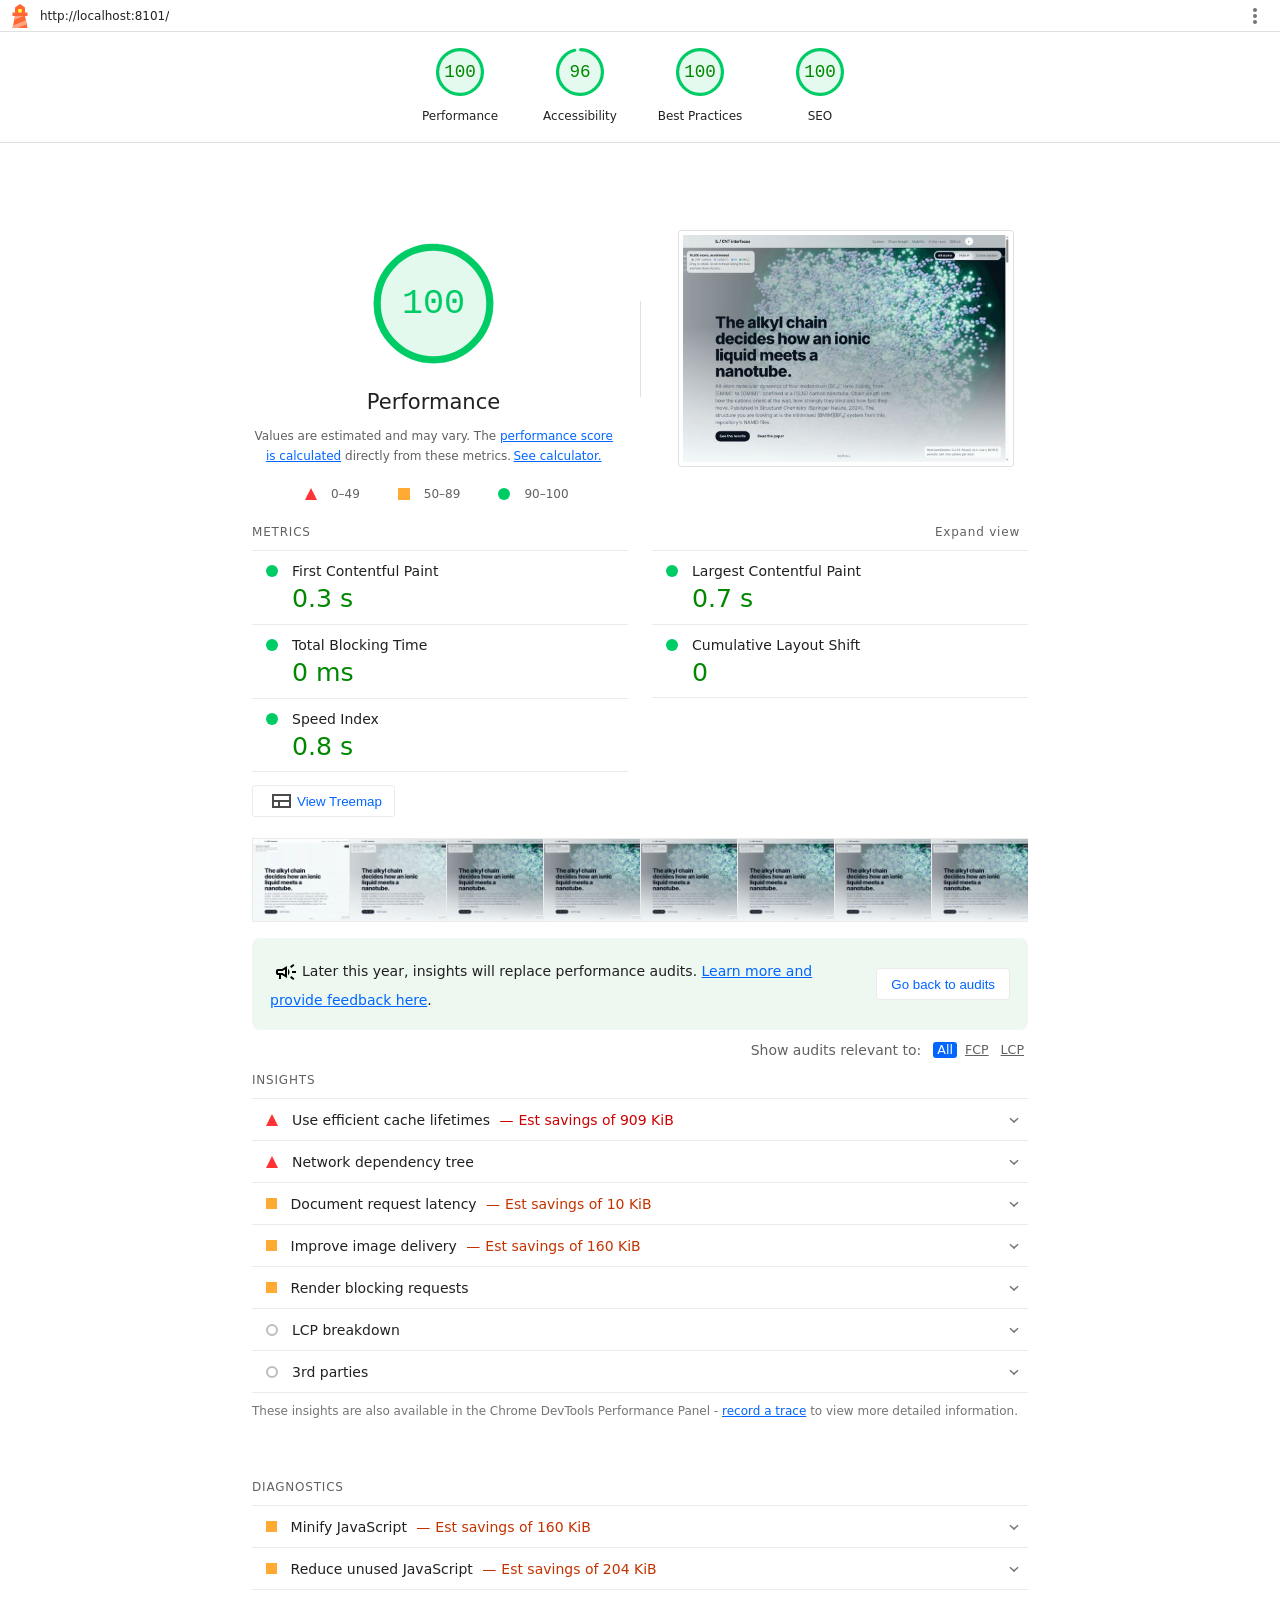
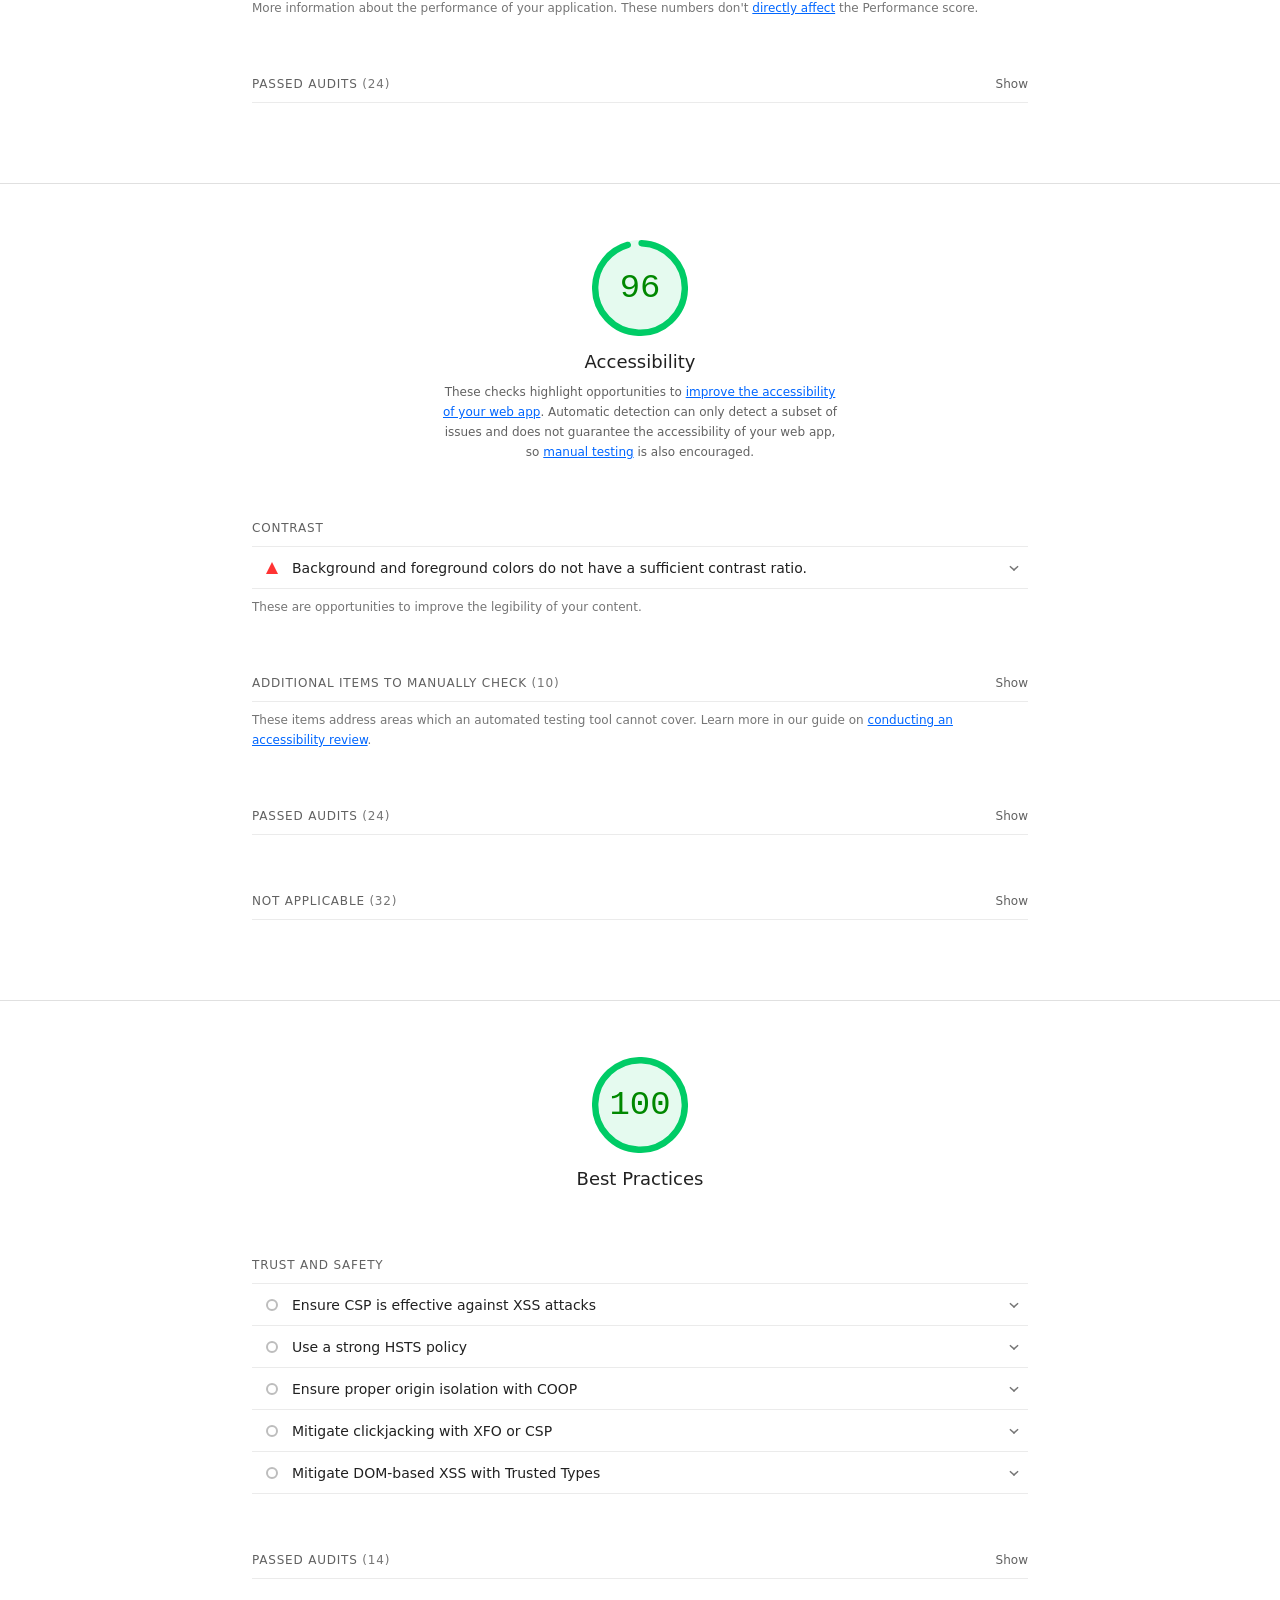
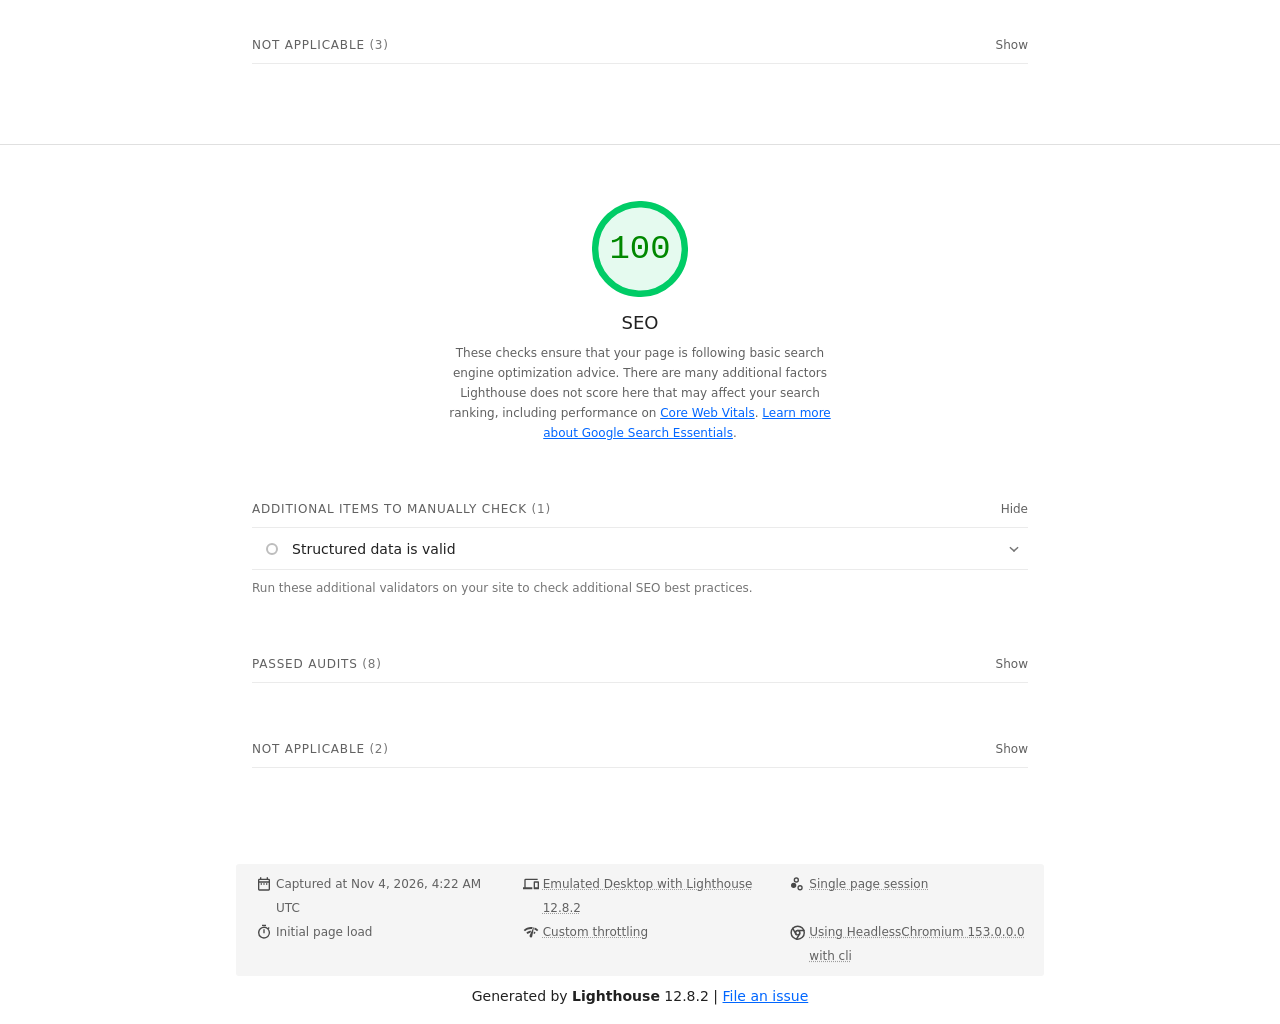
==== commit 008e14d2: "Raise step contrast, underline footer links, probe WebGL before creating the renderer, start the cam" ====
--- a/docs/qa/lighthouse.report.html
+++ b/docs/qa/lighthouse.report.html
@@ -17,7 +17,7 @@
 
   <div id="lh-log"></div>
 
-  <script>window.__LIGHTHOUSE_JSON__ = {"lighthouseVersion":"12.8.2","requestedUrl":"http://localhost:8101/","mainDocumentUrl":"http://localhost:8101/","finalDisplayedUrl":"http://localhost:8101/","finalUrl":"http://localhost:8101/","fetchTime":"2026-11-04T03:48:01.990Z","gatherMode":"navigation","runWarnings":[],"userAgent":"Mozilla/5.0 (X11; Linux x86_64) AppleWebKit/537.36 (KHTML, like Gecko) HeadlessChrome/153.0.0.0 Safari/537.36","environment":{"networkUserAgent":"Mozilla/5.0 (Macintosh; Intel Mac OS X 10_15_7) AppleWebKit/537.36 (KHTML, like Gecko) Chrome/136.0.0.0 Safari/537.36","hostUserAgent":"Mozilla/5.0 (X11; Linux x86_64) AppleWebKit/537.36 (KHTML, like Gecko) HeadlessChrome/153.0.0.0 Safari/537.36","benchmarkIndex":2749.5,"credits":{"axe-core":"4.14.0"}},"audits":{"is-on-https":{"id":"is-on-https","title":"Uses HTTPS","description":"All sites should be protected with HTTPS, even ones that don't handle sensitive data. This includes avoiding [mixed content](https://developers.google.com/web/fundamentals/security/prevent-mixed-content/what-is-mixed-content), where some resources are loaded over HTTP despite the initial request being served over HTTPS. HTTPS prevents intruders from tampering with or passively listening in on the communications between your app and your users, and is a prerequisite for HTTP/2 and many new web platform APIs. [Learn more about HTTPS](https://developer.chrome.com/docs/lighthouse/pwa/is-on-https/).","score":1,"scoreDisplayMode":"binary","details":{"type":"table","headings":[{"key":"url","valueType":"url","label":"Insecure URL"},{"key":"resolution","valueType":"text","label":"Request Resolution"}],"items":[]}},"redirects-http":{"id":"redirects-http","title":"Redirects HTTP traffic to HTTPS","description":"Make sure that you redirect all HTTP traffic to HTTPS in order to enable secure web features for all your users. [Learn more](https://developer.chrome.com/docs/lighthouse/pwa/redirects-http/).","score":null,"scoreDisplayMode":"notApplicable"},"viewport":{"id":"viewport","title":"Has a `\u003cmeta name=\"viewport\">` tag with `width` or `initial-scale`","description":"A `\u003cmeta name=\"viewport\">` not only optimizes your app for mobile screen sizes, but also prevents [a 300 millisecond delay to user input](https://developer.chrome.com/blog/300ms-tap-delay-gone-away/). [Learn more about using the viewport meta tag](https://developer.chrome.com/docs/lighthouse/pwa/viewport/).","score":1,"scoreDisplayMode":"metricSavings","warnings":[],"metricSavings":{"INP":0},"details":{"type":"debugdata","viewportContent":"width=device-width, initial-scale=1"},"guidanceLevel":3},"first-contentful-paint":{"id":"first-contentful-paint","title":"First Contentful Paint","description":"First Contentful Paint marks the time at which the first text or image is painted. [Learn more about the First Contentful Paint metric](https://developer.chrome.com/docs/lighthouse/performance/first-contentful-paint/).","score":1,"scoreDisplayMode":"numeric","numericValue":322.50075000000004,"numericUnit":"millisecond","displayValue":"0.3 s","scoringOptions":{"p10":934,"median":1600}},"largest-contentful-paint":{"id":"largest-contentful-paint","title":"Largest Contentful Paint","description":"Largest Contentful Paint marks the time at which the largest text or image is painted. [Learn more about the Largest Contentful Paint metric](https://developer.chrome.com/docs/lighthouse/performance/lighthouse-largest-contentful-paint/)","score":0.98,"scoreDisplayMode":"numeric","numericValue":742.0006000000001,"numericUnit":"millisecond","displayValue":"0.7 s","scoringOptions":{"p10":1200,"median":2400}},"first-meaningful-paint":{"id":"first-meaningful-paint","title":"First Meaningful Paint","description":"First Meaningful Paint measures when the primary content of a page is visible. [Learn more about the First Meaningful Paint metric](https://developer.chrome.com/docs/lighthouse/performance/first-meaningful-paint/).","score":null,"scoreDisplayMode":"notApplicable"},"speed-index":{"id":"speed-index","title":"Speed Index","description":"Speed Index shows how quickly the contents of a page are visibly populated. [Learn more about the Speed Index metric](https://developer.chrome.com/docs/lighthouse/performance/speed-index/).","score":0.98,"scoreDisplayMode":"numeric","numericValue":906.3702199044739,"numericUnit":"millisecond","displayValue":"0.9 s","scoringOptions":{"p10":1311,"median":2300}},"screenshot-thumbnails":{"id":"screenshot-thumbnails","title":"Screenshot Thumbnails","description":"This is what the load of your site looked like.","score":1,"scoreDisplayMode":"informative","details":{"type":"filmstrip","scale":3000,"items":[{"timing":375,"timestamp":3261159986,"data":"[data-uri]"},{"timing":750,"timestamp":3261534986,"data":"[data-uri]"},{"timing":1125,"timestamp":3261909986,"data":"[data-uri]"},{"timing":1500,"timestamp":3262284986,"data":"[data-uri]"},{"timing":1875,"timestamp":3262659986,"data":"[data-uri]"},{"timing":2250,"timestamp":3263034986,"data":"[data-uri]"},{"timing":2625,"timestamp":3263409986,"data":"[data-uri]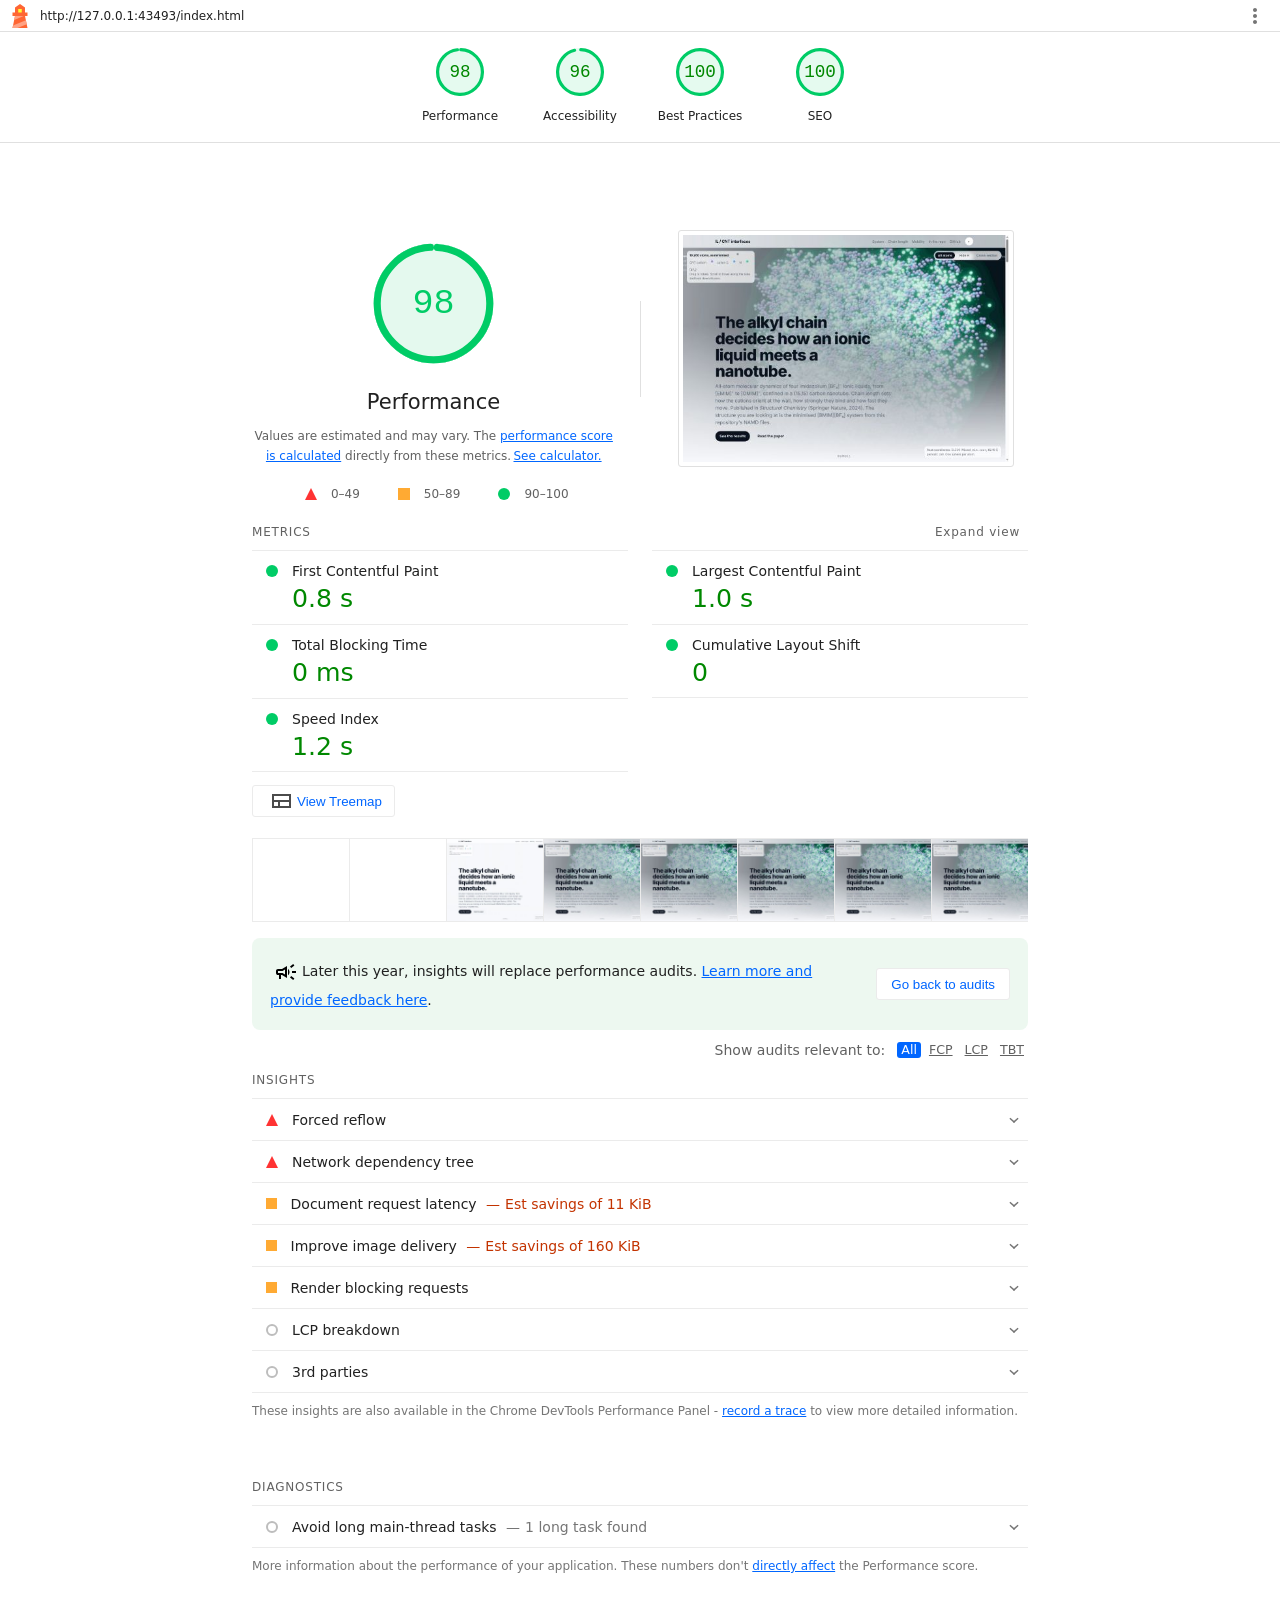
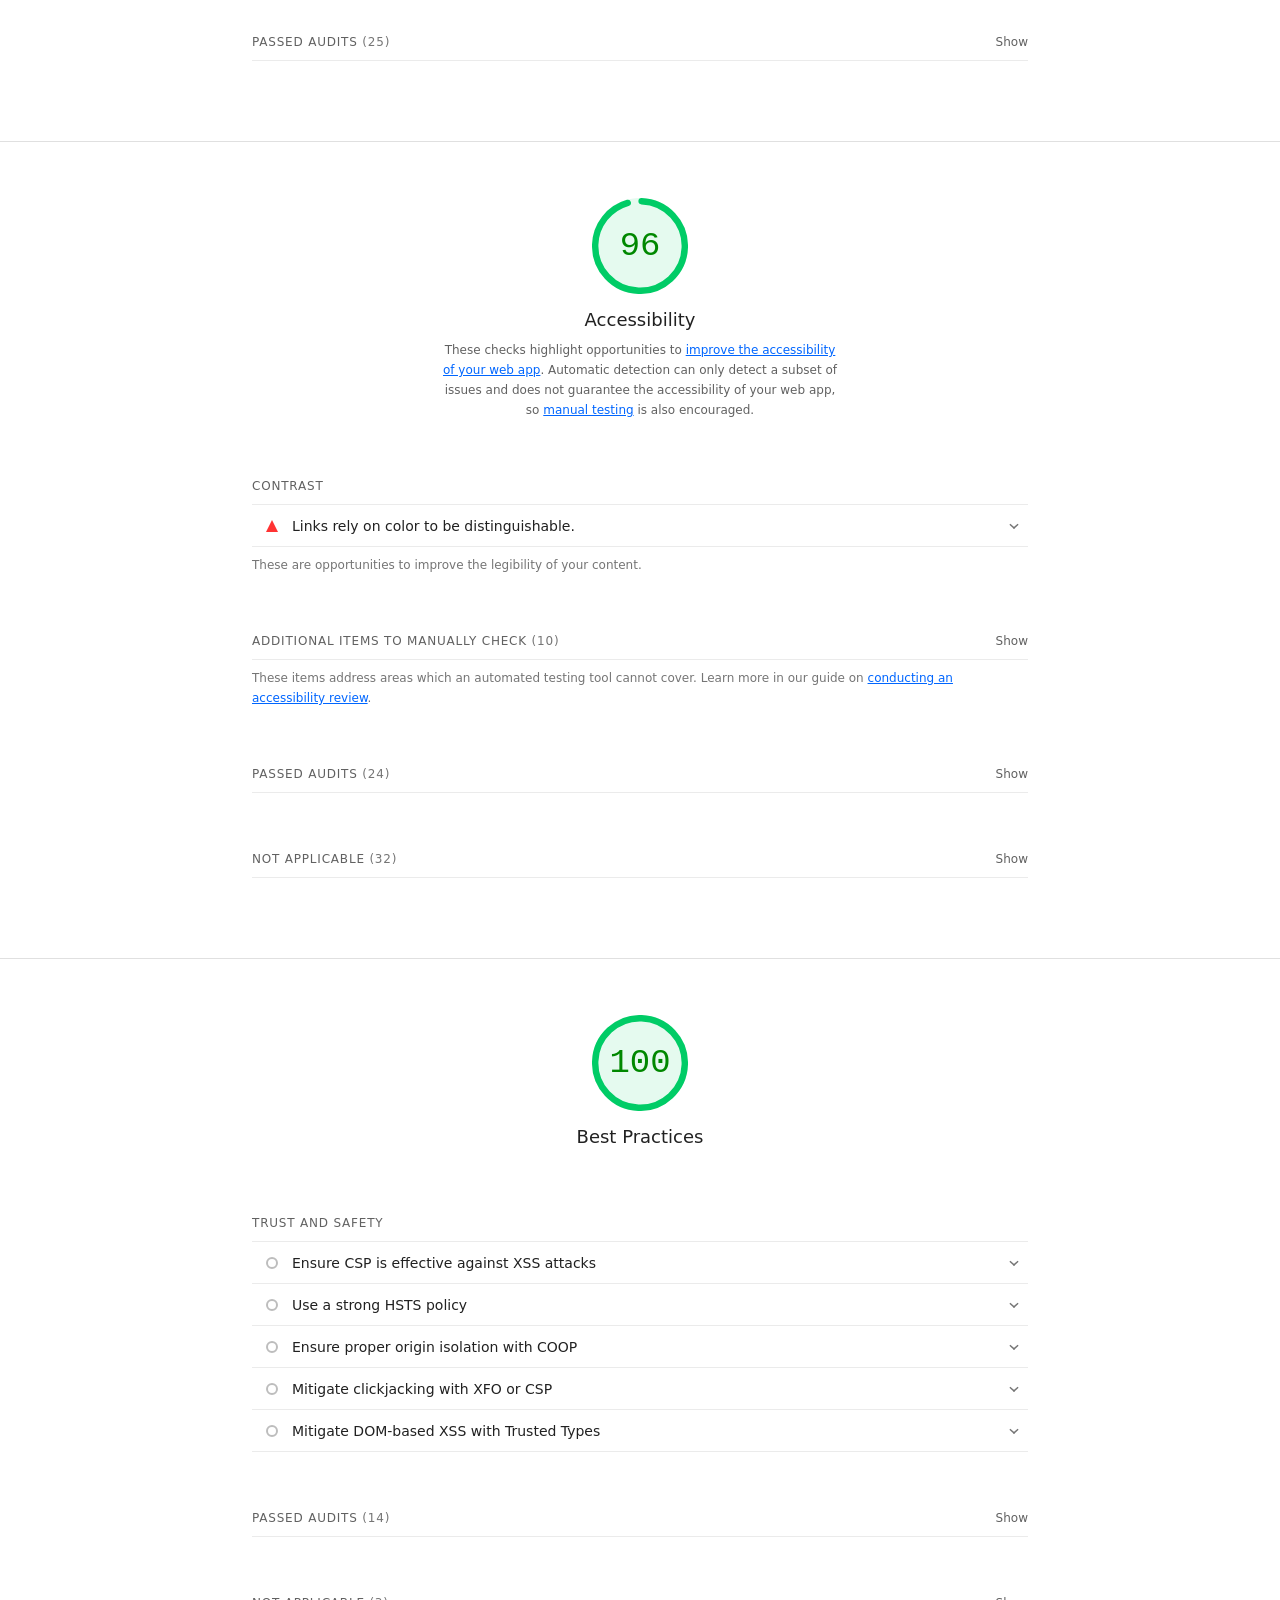
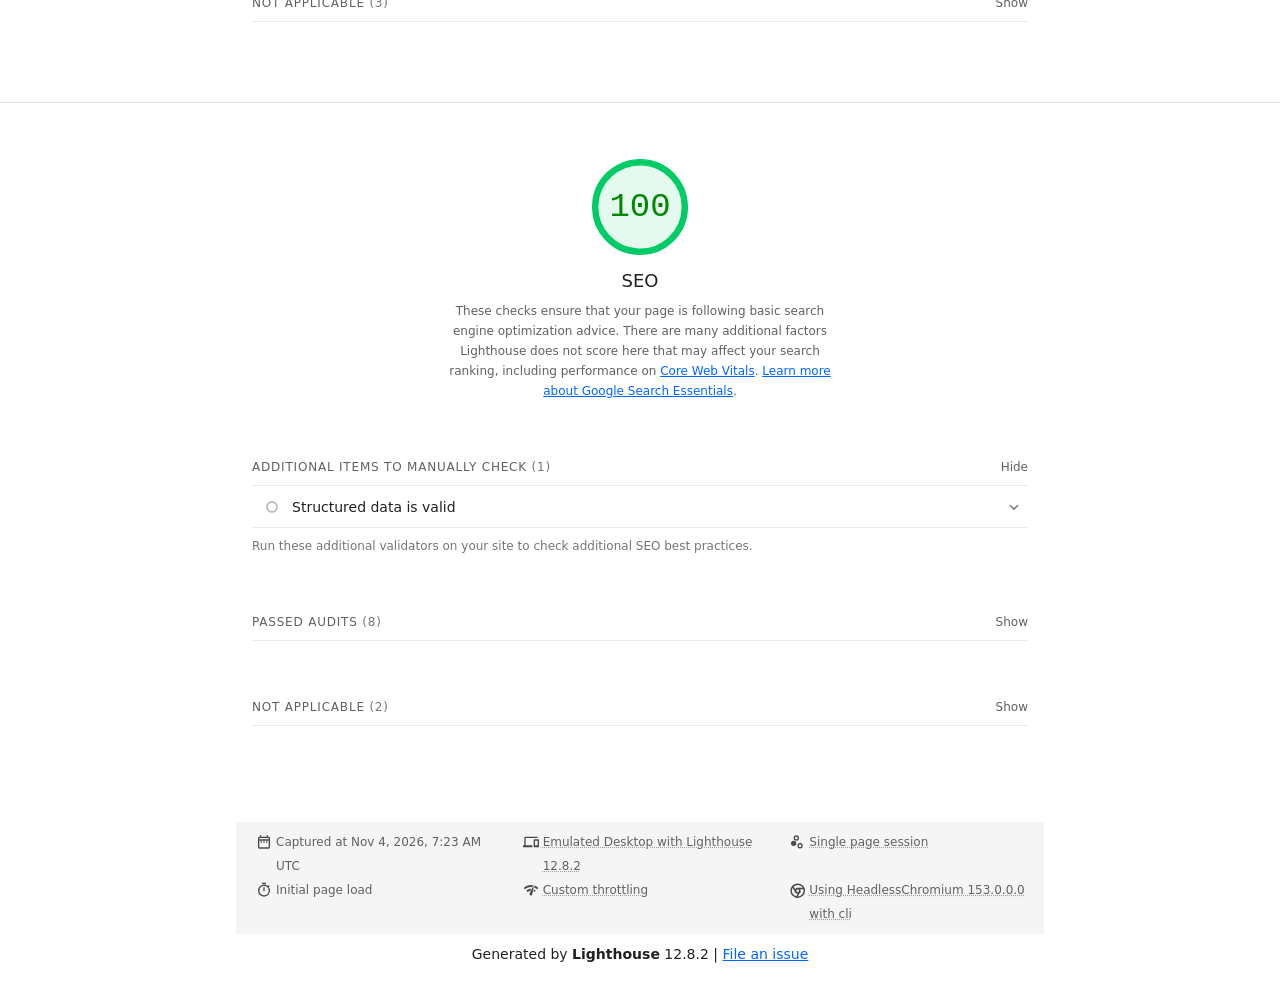
==== commit 7739eba7: "Keep one Lighthouse report under docs/qa (the round-3 run), named lighthouse.report.html and .json" ====
--- a/docs/qa/lighthouse.report.html
+++ b/docs/qa/lighthouse.report.html
@@ -17,7 +17,7 @@
 
   <div id="lh-log"></div>
 
-  <script>window.__LIGHTHOUSE_JSON__ = {"lighthouseVersion":"12.8.2","requestedUrl":"http://localhost:8101/","mainDocumentUrl":"http://localhost:8101/","finalDisplayedUrl":"http://localhost:8101/","finalUrl":"http://localhost:8101/","fetchTime":"2026-11-04T04:22:28.036Z","gatherMode":"navigation","runWarnings":[],"userAgent":"Mozilla/5.0 (X11; Linux x86_64) AppleWebKit/537.36 (KHTML, like Gecko) HeadlessChrome/153.0.0.0 Safari/537.36","environment":{"networkUserAgent":"Mozilla/5.0 (Macintosh; Intel Mac OS X 10_15_7) AppleWebKit/537.36 (KHTML, like Gecko) Chrome/136.0.0.0 Safari/537.36","hostUserAgent":"Mozilla/5.0 (X11; Linux x86_64) AppleWebKit/537.36 (KHTML, like Gecko) HeadlessChrome/153.0.0.0 Safari/537.36","benchmarkIndex":2453,"credits":{"axe-core":"4.14.0"}},"audits":{"is-on-https":{"id":"is-on-https","title":"Uses HTTPS","description":"All sites should be protected with HTTPS, even ones that don't handle sensitive data. This includes avoiding [mixed content](https://developers.google.com/web/fundamentals/security/prevent-mixed-content/what-is-mixed-content), where some resources are loaded over HTTP despite the initial request being served over HTTPS. HTTPS prevents intruders from tampering with or passively listening in on the communications between your app and your users, and is a prerequisite for HTTP/2 and many new web platform APIs. [Learn more about HTTPS](https://developer.chrome.com/docs/lighthouse/pwa/is-on-https/).","score":1,"scoreDisplayMode":"binary","details":{"type":"table","headings":[{"key":"url","valueType":"url","label":"Insecure URL"},{"key":"resolution","valueType":"text","label":"Request Resolution"}],"items":[]}},"redirects-http":{"id":"redirects-http","title":"Redirects HTTP traffic to HTTPS","description":"Make sure that you redirect all HTTP traffic to HTTPS in order to enable secure web features for all your users. [Learn more](https://developer.chrome.com/docs/lighthouse/pwa/redirects-http/).","score":null,"scoreDisplayMode":"notApplicable"},"viewport":{"id":"viewport","title":"Has a `\u003cmeta name=\"viewport\">` tag with `width` or `initial-scale`","description":"A `\u003cmeta name=\"viewport\">` not only optimizes your app for mobile screen sizes, but also prevents [a 300 millisecond delay to user input](https://developer.chrome.com/blog/300ms-tap-delay-gone-away/). [Learn more about using the viewport meta tag](https://developer.chrome.com/docs/lighthouse/pwa/viewport/).","score":1,"scoreDisplayMode":"metricSavings","warnings":[],"metricSavings":{"INP":0},"details":{"type":"debugdata","viewportContent":"width=device-width, initial-scale=1"},"guidanceLevel":3},"first-contentful-paint":{"id":"first-contentful-paint","title":"First Contentful Paint","description":"First Contentful Paint marks the time at which the first text or image is painted. [Learn more about the First Contentful Paint metric](https://developer.chrome.com/docs/lighthouse/performance/first-contentful-paint/).","score":1,"scoreDisplayMode":"numeric","numericValue":302.42049999999995,"numericUnit":"millisecond","displayValue":"0.3 s","scoringOptions":{"p10":934,"median":1600}},"largest-contentful-paint":{"id":"largest-contentful-paint","title":"Largest Contentful Paint","description":"Largest Contentful Paint marks the time at which the largest text or image is painted. [Learn more about the Largest Contentful Paint metric](https://developer.chrome.com/docs/lighthouse/performance/lighthouse-largest-contentful-paint/)","score":0.99,"scoreDisplayMode":"numeric","numericValue":721.9363999999999,"numericUnit":"millisecond","displayValue":"0.7 s","scoringOptions":{"p10":1200,"median":2400}},"first-meaningful-paint":{"id":"first-meaningful-paint","title":"First Meaningful Paint","description":"First Meaningful Paint measures when the primary content of a page is visible. [Learn more about the First Meaningful Paint metric](https://developer.chrome.com/docs/lighthouse/performance/first-meaningful-paint/).","score":null,"scoreDisplayMode":"notApplicable"},"speed-index":{"id":"speed-index","title":"Speed Index","description":"Speed Index shows how quickly the contents of a page are visibly populated. [Learn more about the Speed Index metric](https://developer.chrome.com/docs/lighthouse/performance/speed-index/).","score":0.99,"scoreDisplayMode":"numeric","numericValue":815.2066347704601,"numericUnit":"millisecond","displayValue":"0.8 s","scoringOptions":{"p10":1311,"median":2300}},"screenshot-thumbnails":{"id":"screenshot-thumbnails","title":"Screenshot Thumbnails","description":"This is what the load of your site looked like.","score":1,"scoreDisplayMode":"informative","details":{"type":"filmstrip","scale":3000,"items":[{"timing":375,"timestamp":5327195967,"data":"[data-uri]"},{"timing":750,"timestamp":5327570967,"data":"[data-uri]"},{"timing":1125,"timestamp":5327945967,"data":"[data-uri]"},{"timing":1500,"timestamp":5328320967,"data":"[data-uri]"},{"timing":1875,"timestamp":5328695967,"data":"[data-uri]